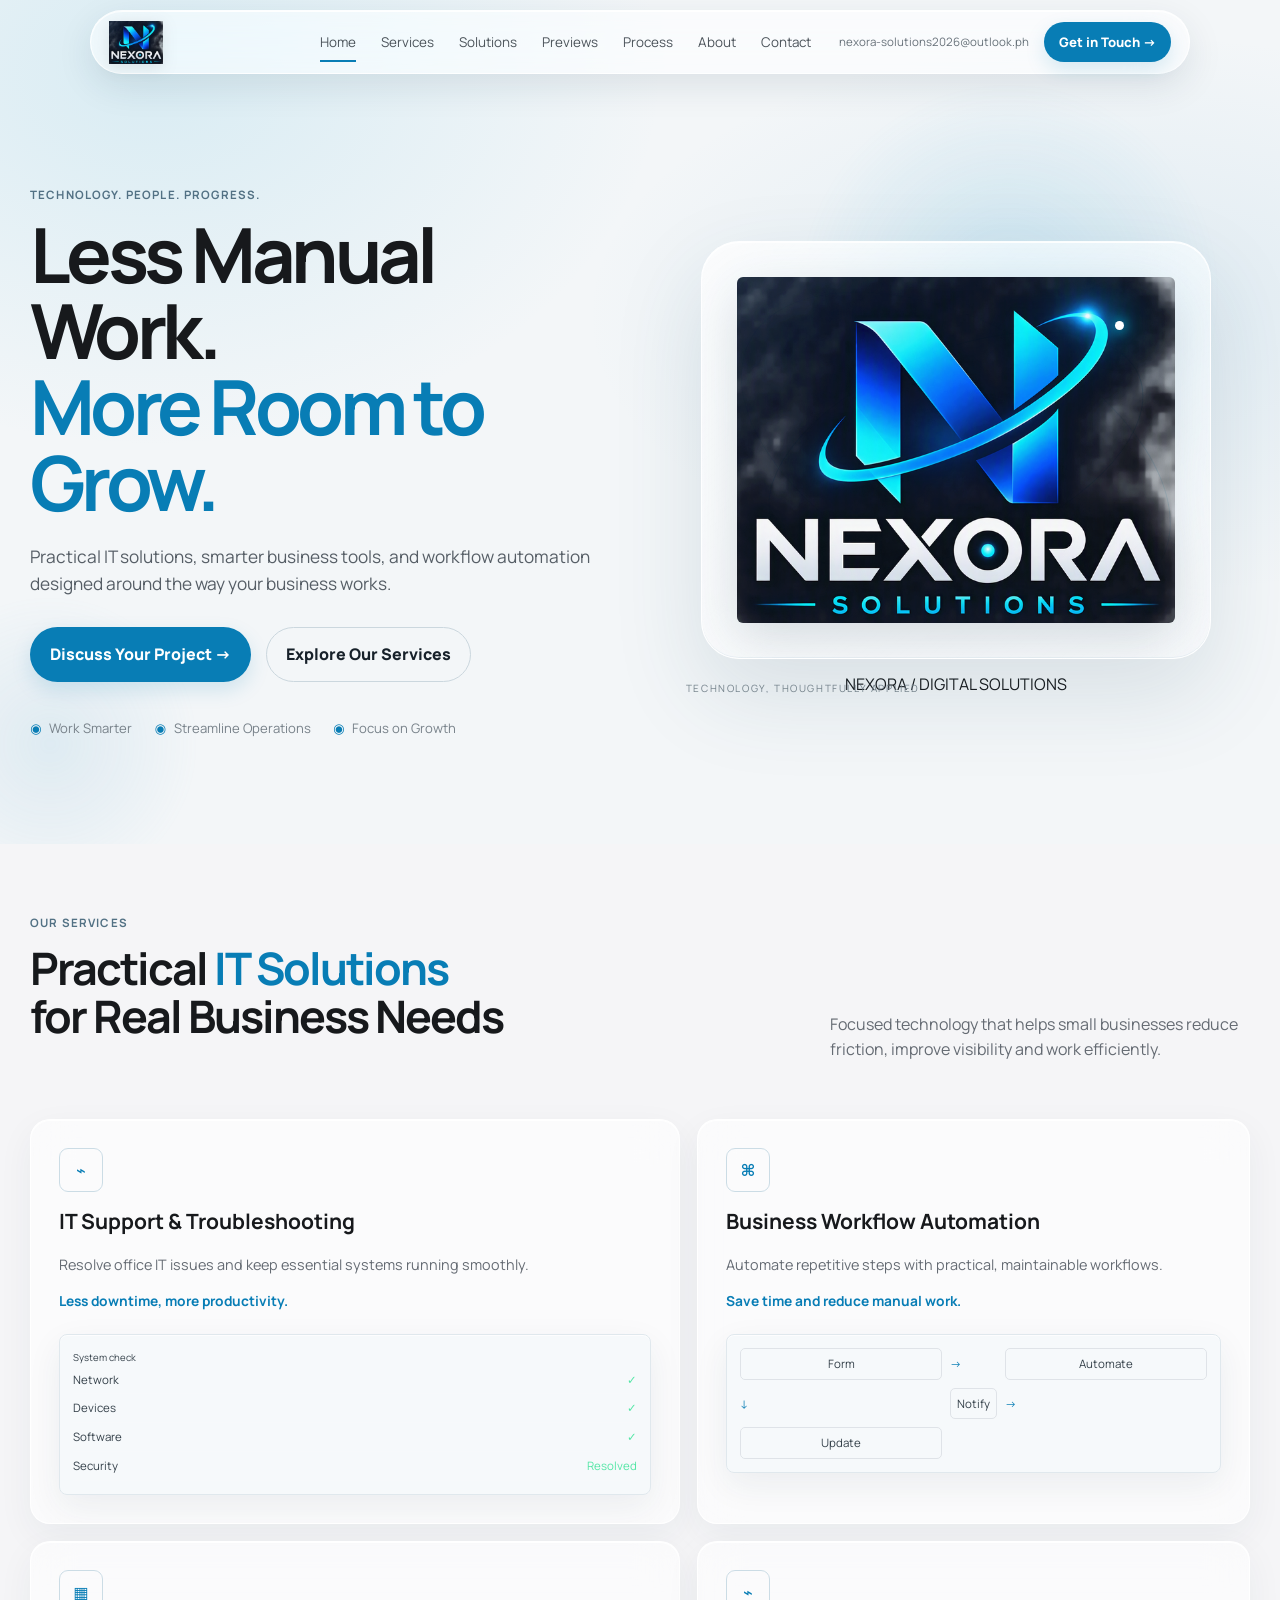
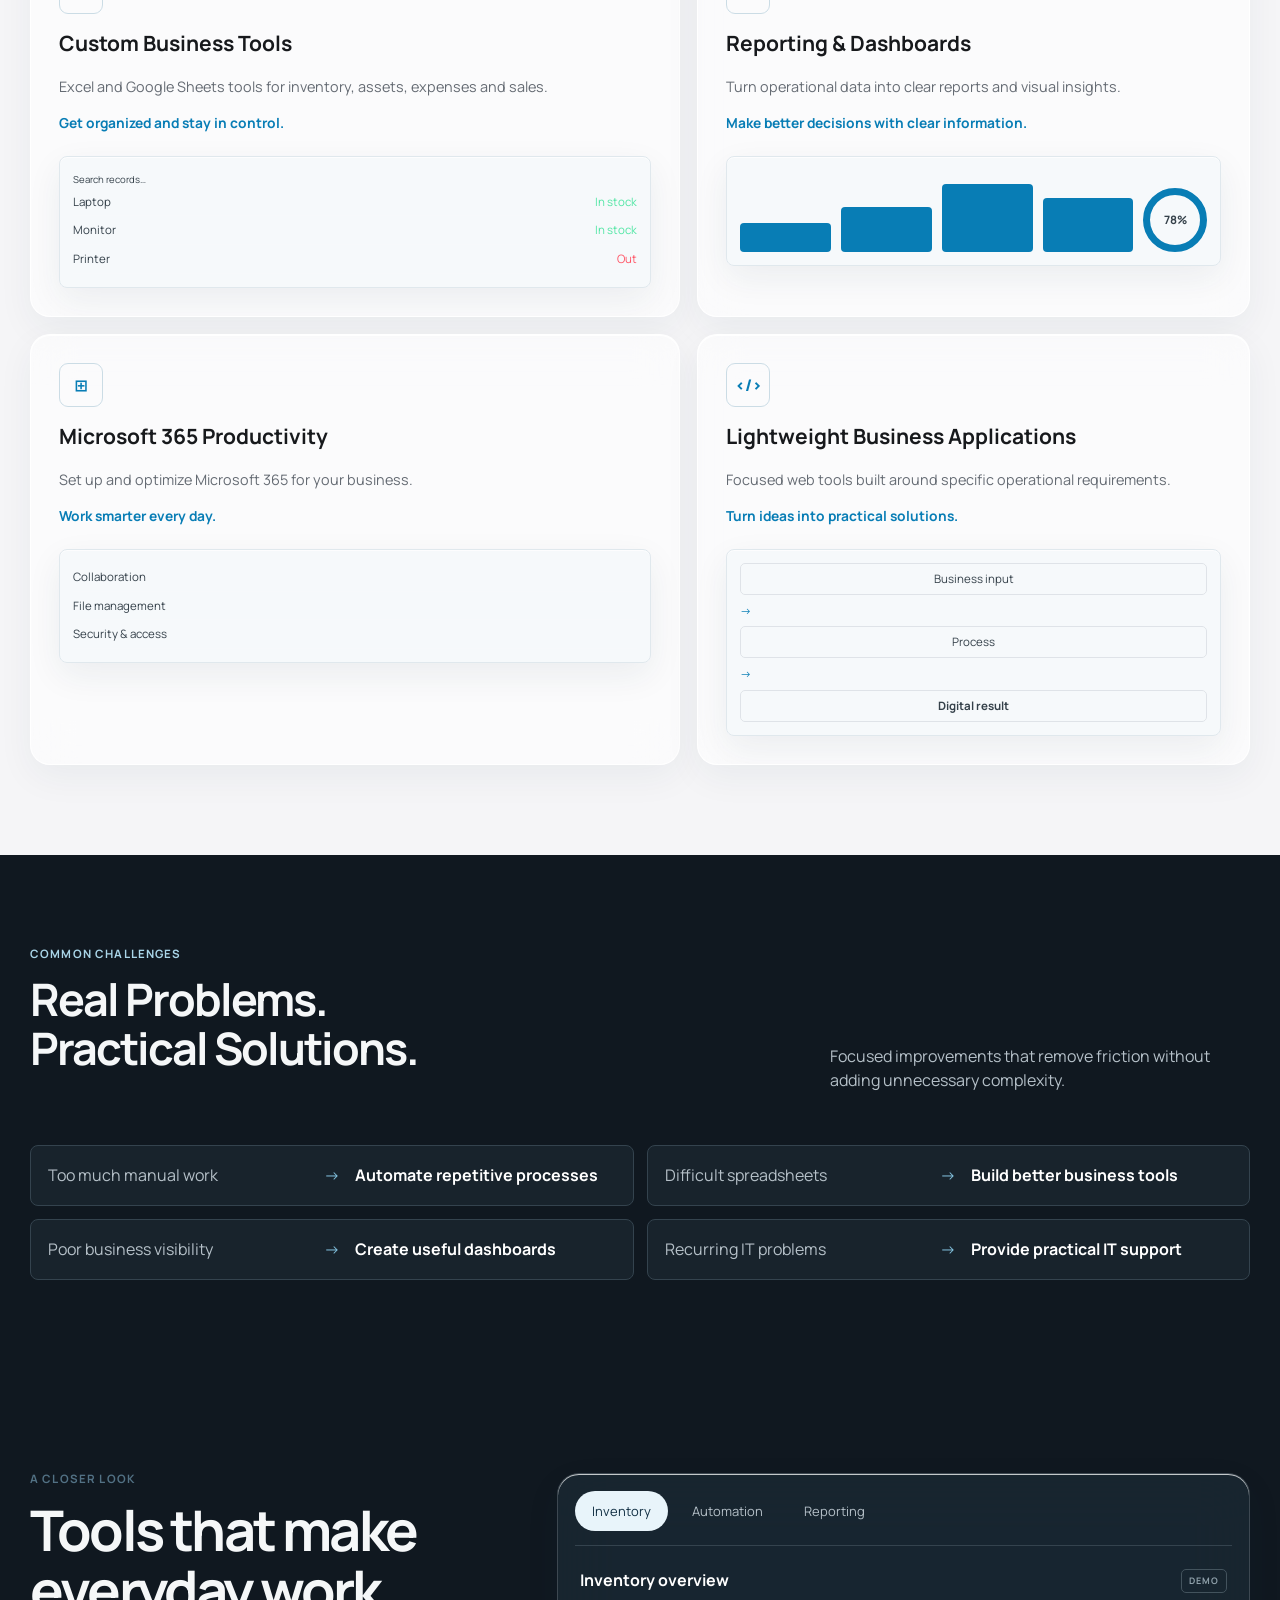
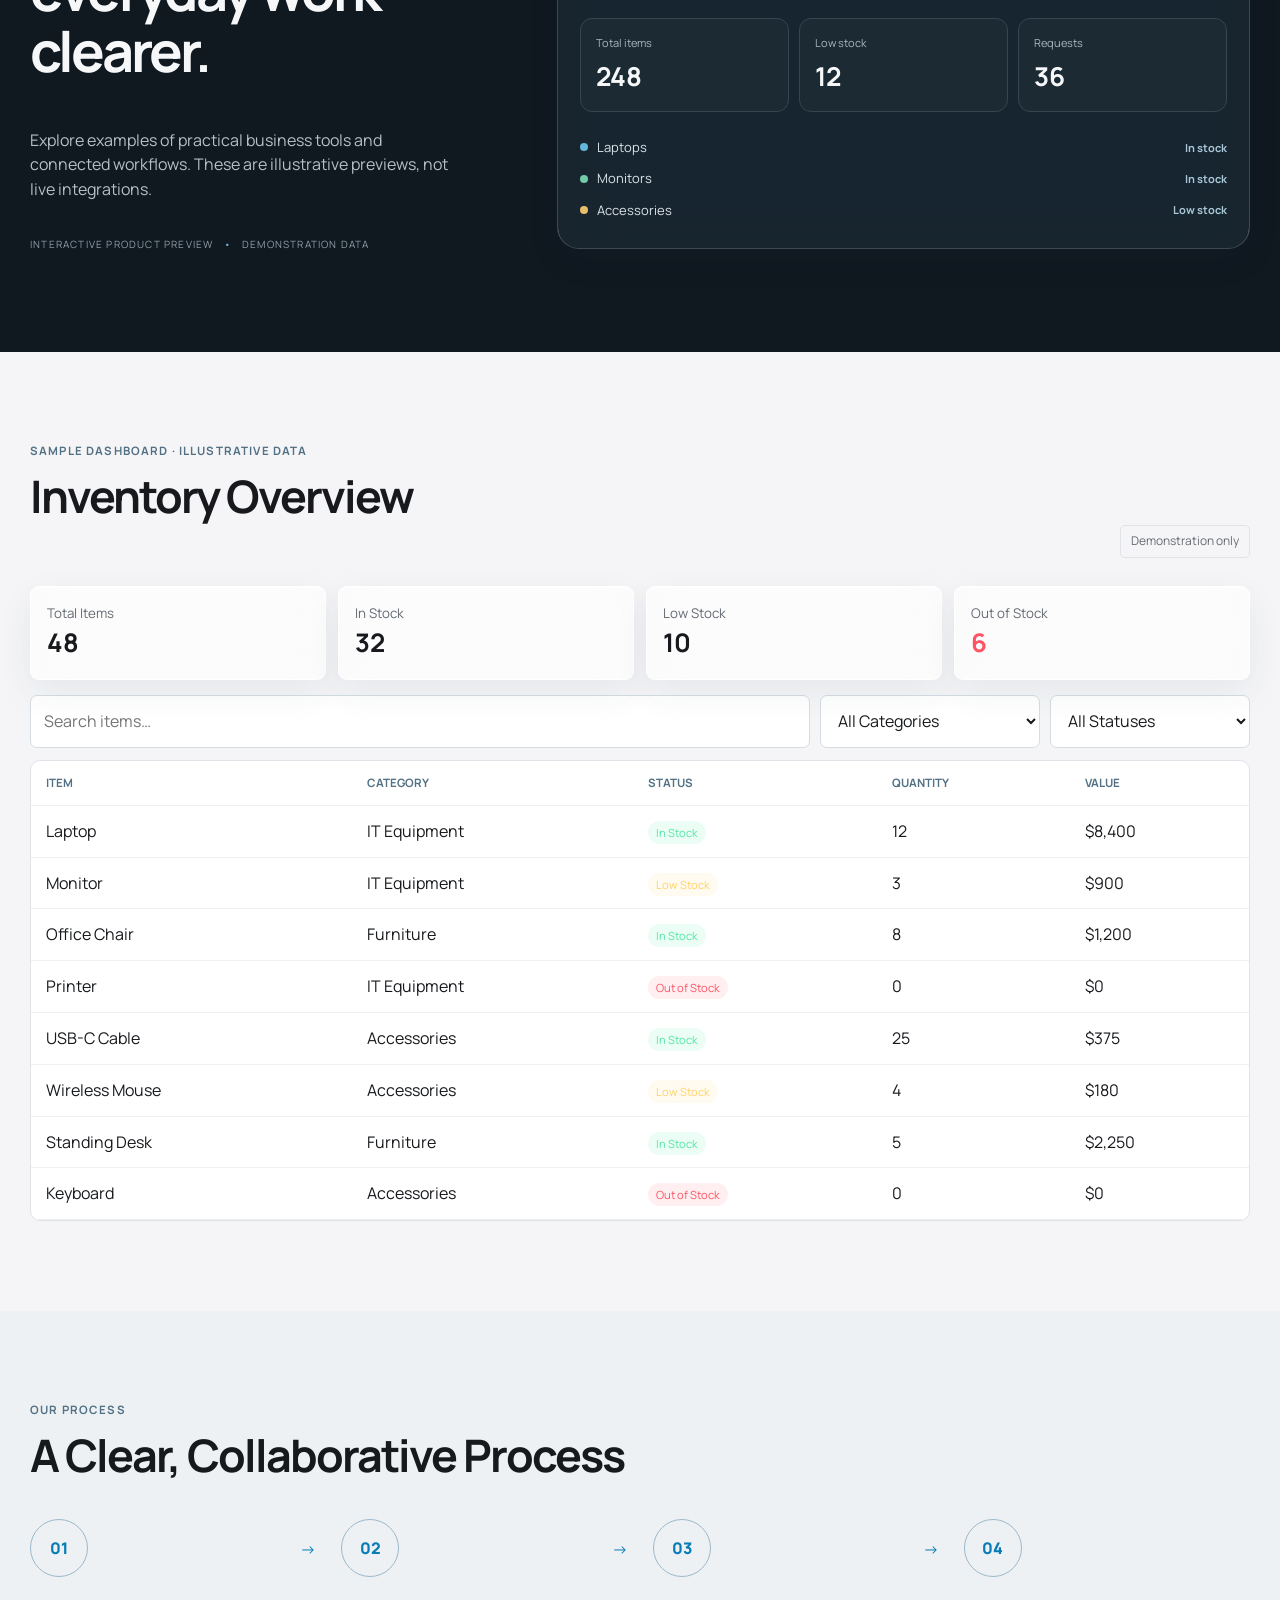
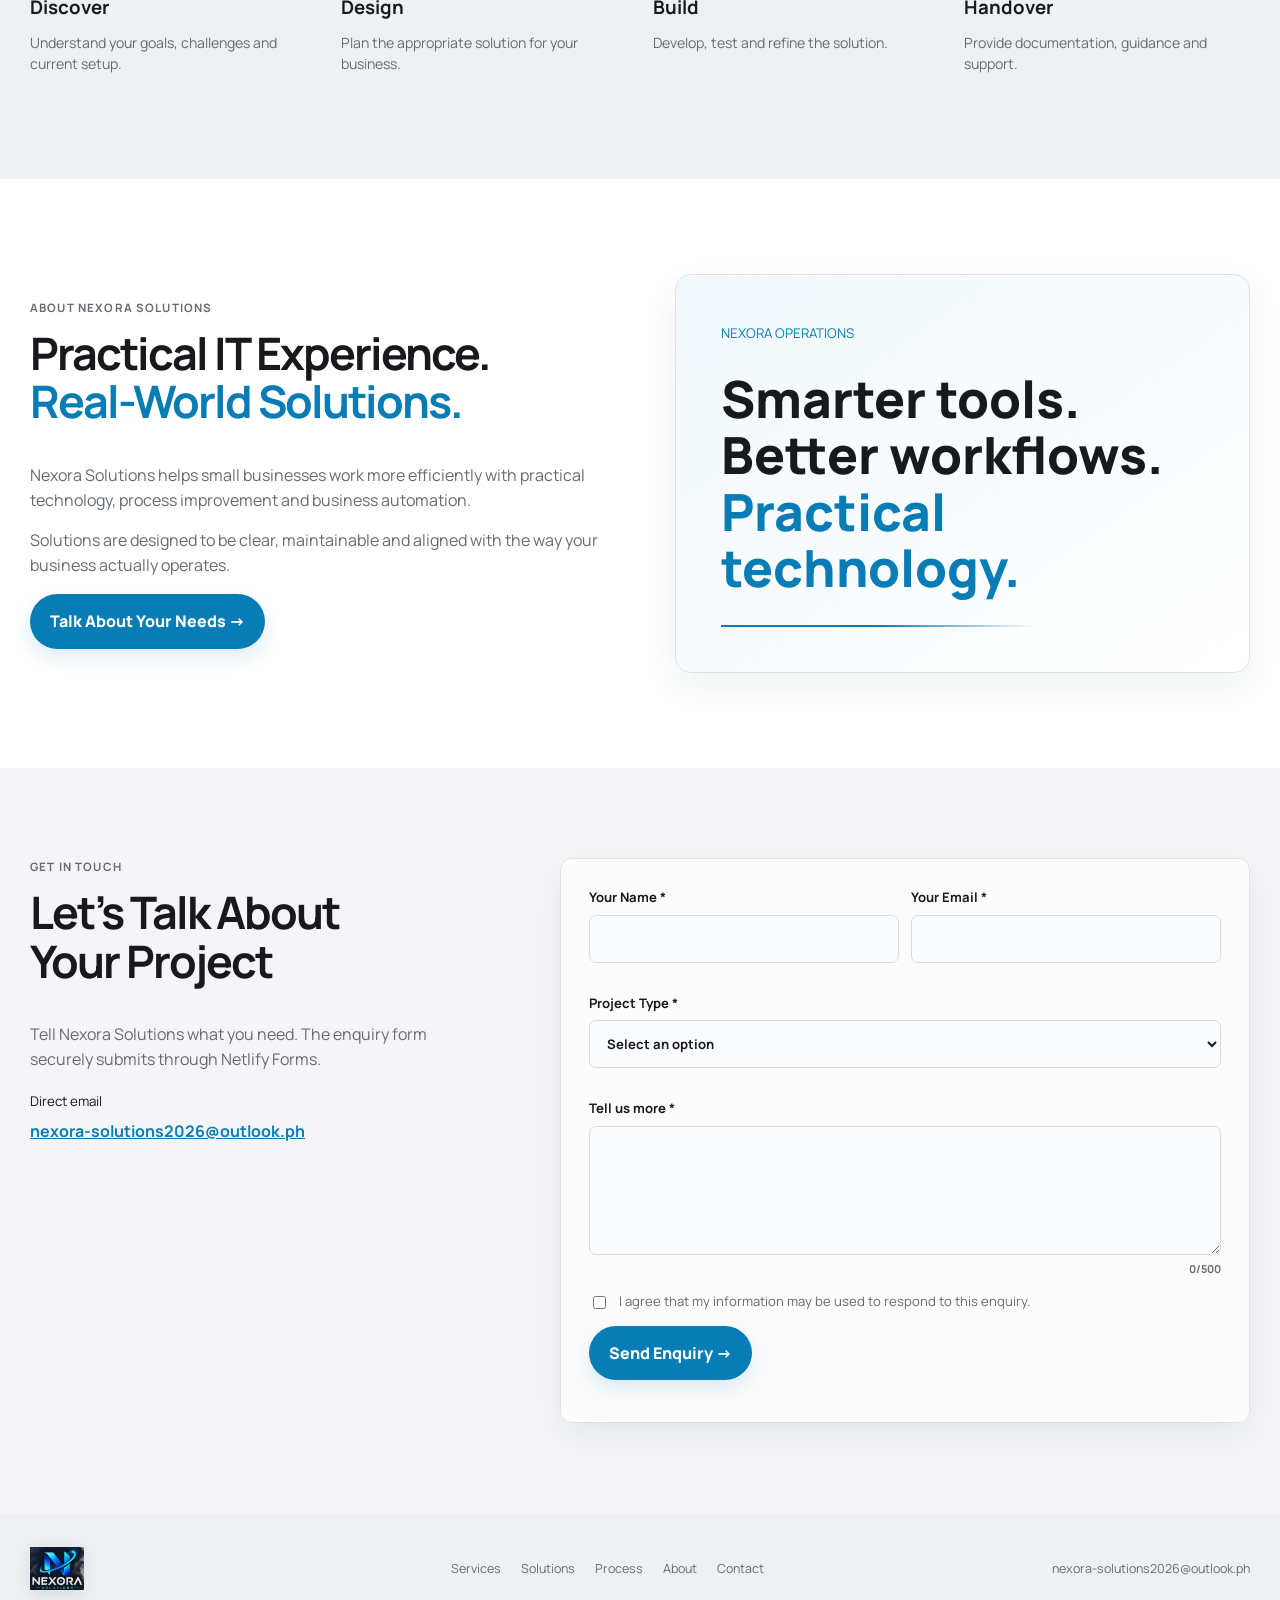
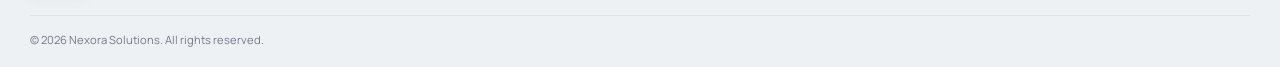
==== index.html @ c4f9258d "Apply approved light glass hero presentation" ====
<!doctype html><html lang="en"><head><meta charset="utf-8"><meta name="viewport" content="width=device-width,initial-scale=1"><meta name="description" content="Nexora Solutions provides practical IT support, business automation, Microsoft 365 productivity solutions, dashboards and lightweight applications."><meta name="theme-color" content="#f5f5f7"><title>Nexora Solutions — Technology, thoughtfully applied</title><link rel="preconnect" href="https://fonts.googleapis.com"><link rel="preconnect" href="https://fonts.gstatic.com" crossorigin><link href="https://fonts.googleapis.com/css2?family=DM+Sans:wght@400;500;600;700&family=Manrope:wght@600;700;800&display=swap" rel="stylesheet"><link rel="stylesheet" href="styles.css"><script src="script.js" defer></script></head><body>
<a class="skip" href="#main">Skip to content</a>
<header class="header" id="top"><div class="container nav"><a class="brand" href="#top" aria-label="Nexora Solutions home"><img src="assets/nexora-logo-79fdc20d-c411-4925-9125-3f11d7f48e07.png" alt="Nexora Solutions" class="brand-logo"><span class="sr-only">Nexora Solutions</span></a><button class="menu" aria-expanded="false" aria-controls="navlinks"><span class="sr-only">Open navigation</span><i></i><i></i><i></i></button><nav id="navlinks" aria-label="Primary"><a class="active" href="#home">Home</a><a href="#services">Services</a><a href="#solutions">Solutions</a><a href="#showcase">Previews</a><a href="#process">Process</a><a href="#about">About</a><a href="#contact">Contact</a></nav><div class="nav-actions"><a class="mail" href="mailto:nexora-solutions2026@outlook.ph">nexora-solutions2026@outlook.ph</a><a class="btn small" href="#contact">Get in Touch →</a></div></div></header>
<main id="main">
<section class="hero grid-bg" id="home"><div class="container hero-grid"><div class="hero-copy reveal"><p class="eyebrow">Technology. People. Progress.</p><h1>Less Manual Work.<br><span>More Room to Grow.</span></h1><p class="lede">Practical IT solutions, smarter business tools, and workflow automation designed around the way your business works.</p><div class="actions"><a class="btn" href="#contact">Discuss Your Project →</a><a class="btn ghost" href="#services">Explore Our Services</a></div><ul class="benefits"><li>Work Smarter</li><li>Streamline Operations</li><li>Focus on Growth</li></ul></div>
<div class="hero-art reveal" aria-label="Official Nexora Solutions logo presentation"><div class="hero-glass" id="hero-glass"><span class="hero-orbit orbit-one"></span><span class="hero-orbit orbit-two"></span><img class="hero-logo" src="assets/nexora-logo-79fdc20d-c411-4925-9125-3f11d7f48e07.png" alt="Nexora Solutions — official logo"><span class="hero-glint"></span></div><span class="art-caption">TECHNOLOGY, THOUGHTFULLY APPLIED</span><span class="hero-art-index">NEXORA / DIGITAL SOLUTIONS</span></div></div></section>
<section class="services grid-bg" id="services"><div class="container"><div class="section-head reveal"><div><p class="eyebrow">Our services</p><h2>Practical <span>IT Solutions</span><br>for Real Business Needs</h2></div><p>Focused technology that helps small businesses reduce friction, improve visibility and work efficiently.</p></div><div class="service-grid">
<article class="service reveal"><div class="icon">⌁</div><h3>IT Support & Troubleshooting</h3><p>Resolve office IT issues and keep essential systems running smoothly.</p><b>Less downtime, more productivity.</b><div class="demo checks"><small>System check</small><span>Network <i>✓</i></span><span>Devices <i>✓</i></span><span>Software <i>✓</i></span><span>Security <i>Resolved</i></span></div></article>
<article class="service reveal"><div class="icon">⌘</div><h3>Business Workflow Automation</h3><p>Automate repetitive steps with practical, maintainable workflows.</p><b>Save time and reduce manual work.</b><div class="demo flow"><span>Form</span><i>→</i><span>Automate</span><i>↓</i><span>Notify</span><i>→</i><span>Update</span></div></article>
<article class="service reveal"><div class="icon">▦</div><h3>Custom Business Tools</h3><p>Excel and Google Sheets tools for inventory, assets, expenses and sales.</p><b>Get organized and stay in control.</b><div class="demo records"><small>Search records…</small><span>Laptop <i>In stock</i></span><span>Monitor <i>In stock</i></span><span>Printer <i class="warn">Out</i></span></div></article>
<article class="service reveal"><div class="icon">⌁</div><h3>Reporting & Dashboards</h3><p>Turn operational data into clear reports and visual insights.</p><b>Make better decisions with clear information.</b><div class="demo mini-chart"><i></i><i></i><i></i><i></i><strong>78%</strong></div></article>
<article class="service reveal"><div class="icon">⊞</div><h3>Microsoft 365 Productivity</h3><p>Set up and optimize Microsoft 365 for your business.</p><b>Work smarter every day.</b><div class="demo m365"><span>Collaboration</span><span>File management</span><span>Security & access</span></div></article>
<article class="service reveal"><div class="icon">&lt;/&gt;</div><h3>Lightweight Business Applications</h3><p>Focused web tools built around specific operational requirements.</p><b>Turn ideas into practical solutions.</b><div class="demo app-demo"><span>Business input</span><i>→</i><span>Process</span><i>→</i><strong>Digital result</strong></div></article>
</div></div></section>
<section class="solutions" id="solutions"><div class="container"><div class="section-head dark reveal"><div><p class="eyebrow">Common challenges</p><h2>Real Problems.<br>Practical Solutions.</h2></div><p>Focused improvements that remove friction without adding unnecessary complexity.</p></div><div class="pairs"><div><span>Too much manual work</span><i>→</i><b>Automate repetitive processes</b></div><div><span>Difficult spreadsheets</span><i>→</i><b>Build better business tools</b></div><div><span>Poor business visibility</span><i>→</i><b>Create useful dashboards</b></div><div><span>Recurring IT problems</span><i>→</i><b>Provide practical IT support</b></div></div></div></section>
<section class="product-showcase" id="showcase"><div class="container showcase-grid"><div class="showcase-copy reveal"><p class="eyebrow">A closer look</p><h2>Tools that make everyday work clearer.</h2><p>Explore examples of practical business tools and connected workflows. These are illustrative previews, not live integrations.</p><div class="showcase-note">INTERACTIVE PRODUCT PREVIEW <span>•</span> DEMONSTRATION DATA</div></div><div class="showcase-ui reveal"><div class="showcase-tabs" role="tablist" aria-label="Solution previews"><button class="showcase-tab active" id="preview-tab-inventory" role="tab" aria-selected="true" aria-controls="preview-inventory" tabindex="0">Inventory</button><button class="showcase-tab" id="preview-tab-automation" role="tab" aria-selected="false" aria-controls="preview-automation" tabindex="-1">Automation</button><button class="showcase-tab" id="preview-tab-reporting" role="tab" aria-selected="false" aria-controls="preview-reporting" tabindex="-1">Reporting</button></div><div class="preview-window"><section class="preview-panel" id="preview-inventory" role="tabpanel" aria-labelledby="preview-tab-inventory"><div class="preview-head"><span>Inventory overview</span><small>DEMO</small></div><div class="preview-stats"><div><small>Total items</small><strong>248</strong></div><div><small>Low stock</small><strong>12</strong></div><div><small>Requests</small><strong>36</strong></div></div><div class="preview-rows"><span><i class="dot blue"></i>Laptops <b>In stock</b></span><span><i class="dot green"></i>Monitors <b>In stock</b></span><span><i class="dot amber"></i>Accessories <b>Low stock</b></span></div></section><section class="preview-panel" id="preview-automation" role="tabpanel" aria-labelledby="preview-tab-automation" hidden><div class="preview-head"><span>Workflow activity</span><small>DEMO</small></div><div class="workflow-steps"><div><i>01</i><b>Request received</b><small>Form submitted</small></div><span>↓</span><div><i>02</i><b>Record updated</b><small>Details validated</small></div><span>↓</span><div><i>03</i><b>Team notified</b><small>Confirmation sent</small></div></div></section><section class="preview-panel" id="preview-reporting" role="tabpanel" aria-labelledby="preview-tab-reporting" hidden><div class="preview-head"><span>Operations snapshot</span><small>DEMO</small></div><div class="report-chart"><div class="chart-bars"><i style="--bar:38%"></i><i style="--bar:58%"></i><i style="--bar:48%"></i><i style="--bar:78%"></i><i style="--bar:66%"></i><i style="--bar:92%"></i></div><div class="chart-caption"><span>WEEK 01</span><span>WEEK 06</span></div></div><p class="preview-footnote">Illustrative activity trend — not actual client performance data.</p></section></div></div></div></section>
<section class="inventory grid-bg" id="demo"><div class="container"><div class="dash-heading"><div><p class="eyebrow">Sample dashboard · illustrative data</p><h2>Inventory Overview</h2></div><span>Demonstration only</span></div><div class="summary"><article><small>Total Items</small><strong>48</strong></article><article><small>In Stock</small><strong>32</strong></article><article><small>Low Stock</small><strong>10</strong></article><article class="danger"><small>Out of Stock</small><strong>6</strong></article></div><div class="filters"><input id="inventory-search" type="search" placeholder="Search items…" aria-label="Search inventory"><select id="category-filter" aria-label="Filter category"><option value="all">All Categories</option><option>IT Equipment</option><option>Furniture</option><option>Accessories</option></select><select id="status-filter" aria-label="Filter status"><option value="all">All Statuses</option><option>In Stock</option><option>Low Stock</option><option>Out of Stock</option></select></div><div class="table-wrap"><table><caption class="sr-only">Illustrative inventory</caption><thead><tr><th>Item</th><th>Category</th><th>Status</th><th>Quantity</th><th>Value</th></tr></thead><tbody id="inventory-body"></tbody></table><p id="empty" hidden>No sample records match the filters.</p></div></div></section>
<section class="process" id="process"><div class="container"><p class="eyebrow">Our process</p><h2>A Clear, Collaborative Process</h2><div class="steps"><article><span>01</span><h3>Discover</h3><p>Understand your goals, challenges and current setup.</p></article><article><span>02</span><h3>Design</h3><p>Plan the appropriate solution for your business.</p></article><article><span>03</span><h3>Build</h3><p>Develop, test and refine the solution.</p></article><article><span>04</span><h3>Handover</h3><p>Provide documentation, guidance and support.</p></article></div></div></section>
<section class="about" id="about"><div class="container about-grid"><div class="reveal"><p class="eyebrow">About Nexora Solutions</p><h2>Practical IT Experience.<br><span>Real-World Solutions.</span></h2><p>Nexora Solutions helps small businesses work more efficiently with practical technology, process improvement and business automation.</p><p>Solutions are designed to be clear, maintainable and aligned with the way your business actually operates.</p><a class="btn" href="#contact">Talk About Your Needs →</a></div><div class="about-console reveal" aria-hidden="true"><small>NEXORA OPERATIONS</small><strong>Smarter tools.<br>Better workflows.<br><span>Practical technology.</span></strong><i></i></div></div></section>
<section class="contact grid-bg" id="contact"><div class="container contact-grid"><div class="reveal"><p class="eyebrow">Get in touch</p><h2>Let’s Talk About<br>Your Project</h2><p>Tell Nexora Solutions what you need. The enquiry form securely submits through Netlify Forms.</p><small>Direct email</small><a class="direct" href="mailto:nexora-solutions2026@outlook.ph">nexora-solutions2026@outlook.ph</a></div>
<form id="project-form" class="contact-form reveal" name="project-enquiry" method="POST" data-netlify="true" netlify-honeypot="bot-field" novalidate><input type="hidden" name="form-name" value="project-enquiry"><input type="hidden" name="subject" value="Nexora Solutions | New Project Enquiry | Ref: %{submissionId}"><p class="sr-only"><label>Do not fill out: <input name="bot-field"></label></p><div class="form-row"><label>Your Name *<input name="name" autocomplete="name" required minlength="2"><small class="error"></small></label><label>Your Email *<input name="email" type="email" autocomplete="email" required><small class="error"></small></label></div><label>Project Type *<select name="projectType" required><option value="">Select an option</option><option>Office IT Support</option><option>Business Workflow Automation</option><option>Custom Business Tool</option><option>Microsoft 365 Productivity</option><option>Reporting or Dashboard</option><option>Lightweight Application</option><option>Other</option></select><small class="error"></small></label><label>Tell us more *<textarea name="message" rows="5" minlength="20" maxlength="500" required></textarea><small class="count"><b id="count">0</b>/500</small><small class="error"></small></label><label class="consent"><input name="consent" type="checkbox" required><span>I agree that my information may be used to respond to this enquiry.</span></label><button class="btn" type="submit">Send Enquiry →</button><div id="feedback" class="feedback" role="status" aria-live="polite"></div></form></div></section>
</main><footer><div class="container foot"><a class="brand" href="#top" aria-label="Nexora Solutions home"><img src="assets/nexora-logo-79fdc20d-c411-4925-9125-3f11d7f48e07.png" alt="Nexora Solutions" class="brand-logo"><span class="sr-only">Nexora Solutions</span></a><nav><a href="#services">Services</a><a href="#solutions">Solutions</a><a href="#process">Process</a><a href="#about">About</a><a href="#contact">Contact</a></nav><a href="mailto:nexora-solutions2026@outlook.ph">nexora-solutions2026@outlook.ph</a></div><div class="container copyright">© <span id="year"></span> Nexora Solutions. All rights reserved.</div></footer></body></html>
---- styles.css ----
:root{--bg:#0a1020;--bg2:#101827;--surface:#141f33;--hover:#1a2a44;--blue:#1769ff;--cyan:#27d9ff;--text:#f4f7fc;--muted:#a8b6cc;--success:#53e6a5;--error:#ff5364;--line:rgba(39,217,255,.24);--max:1180px}*{box-sizing:border-box}html{scroll-behavior:smooth;scroll-padding-top:76px}body{margin:0;background:var(--bg);color:var(--text);font:16px/1.55 "DM Sans",sans-serif}a{color:inherit}button,input,select,textarea{font:inherit}.container{width:min(calc(100% - 38px),var(--max));margin:auto}.sr-only{position:absolute;width:1px;height:1px;overflow:hidden;clip:rect(0 0 0 0);white-space:nowrap}.skip{position:fixed;z-index:999;top:8px;left:8px;transform:translateY(-150%);padding:10px;background:var(--cyan);color:var(--bg)}.skip:focus{transform:none}.grid-bg{background-image:linear-gradient(rgba(39,217,255,.035) 1px,transparent 1px),linear-gradient(90deg,rgba(39,217,255,.035) 1px,transparent 1px);background-size:42px 42px}.header{position:sticky;top:0;z-index:50;background:rgba(10,16,32,.9);border-bottom:1px solid rgba(39,217,255,.14);backdrop-filter:blur(18px)}.nav{height:76px;display:flex;align-items:center;gap:28px}.brand{display:grid;text-decoration:none;line-height:1}.brand b{font:800 1.2rem Manrope}.brand b span,.brand>span{color:var(--cyan)}.brand small{margin-top:6px;color:var(--muted);font-size:.63rem}.nav nav{display:flex;gap:25px;margin-left:auto}.nav nav a{position:relative;text-decoration:none;font-size:.84rem}.nav nav a:after{content:"";position:absolute;left:0;right:100%;bottom:-10px;height:2px;background:var(--cyan);transition:.25s}.nav nav a:hover:after,.nav nav a.active:after{right:0}.nav-actions{display:flex;align-items:center;gap:15px}.mail{font-size:.72rem;text-decoration:none;color:var(--muted)}.btn{display:inline-flex;justify-content:center;align-items:center;border:1px solid transparent;border-radius:8px;padding:14px 19px;background:linear-gradient(135deg,var(--blue),var(--cyan));color:#06101e;font-weight:800;text-decoration:none;box-shadow:0 12px 30px rgba(23,105,255,.22);transition:.25s}.btn:hover{transform:translateY(-2px);box-shadow:0 14px 38px rgba(39,217,255,.26)}.btn.small{padding:9px 14px;font-size:.82rem}.btn.ghost{background:transparent;color:var(--text);border-color:var(--cyan);box-shadow:none}.menu{display:none;background:none;border:1px solid var(--line);border-radius:6px;padding:8px}.menu i{display:block;width:20px;height:2px;margin:4px;background:var(--text)}:focus-visible{outline:3px solid var(--cyan);outline-offset:3px}.hero{padding:90px 0 78px;background-color:var(--bg);overflow:hidden}.hero-grid{display:grid;grid-template-columns:.9fr 1.1fr;gap:55px;align-items:center}.eyebrow{margin:0 0 12px;color:var(--cyan);font-weight:700;font-size:.72rem;letter-spacing:.18em;text-transform:uppercase}h1,h2,h3{font-family:Manrope;margin-top:0;line-height:1.08}h1{font-size:clamp(2.7rem,5vw,5rem);letter-spacing:-.06em;margin-bottom:24px}h1 span,h2 span{color:var(--cyan)}h2{font-size:clamp(2rem,3.5vw,3.45rem);letter-spacing:-.045em}.lede{font-size:1.08rem;color:#d3dbea;max-width:630px}.actions{display:flex;gap:15px;margin:30px 0}.benefits{display:flex;flex-wrap:wrap;gap:22px;list-style:none;padding:0;margin-top:36px;color:var(--muted);font-size:.82rem}.benefits li:before{content:"◉";color:var(--cyan);margin-right:8px}.hero-dash{position:relative;min-height:450px;padding:22px;border:1px solid var(--line);border-radius:18px;background:linear-gradient(145deg,rgba(20,31,51,.98),rgba(10,16,32,.96));box-shadow:0 20px 80px rgba(0,0,0,.4),0 0 50px rgba(23,105,255,.1)}.dash-top{display:flex;justify-content:space-between}.dash-top span,.hero-dash small{color:var(--muted);font-size:.72rem}.chart{position:relative;margin:20px 0 10px;padding:10px;border:1px solid rgba(39,217,255,.15);border-radius:10px;background:#0d1729}.line{fill:none;stroke:var(--cyan);stroke-width:3;stroke-dasharray:700;stroke-dashoffset:700}.visible .line{animation:draw 1.8s forwards}.area{fill:url(#fill)}.trend{position:absolute;right:25px;top:20px;padding:8px;border:1px solid var(--line);border-radius:7px;background:var(--surface);color:var(--cyan);font-weight:800}.trend small{display:block}.kpis{display:grid;grid-template-columns:repeat(3,1fr);gap:10px}.kpis article{padding:14px;border:1px solid rgba(39,217,255,.15);border-radius:9px;background:#101d31}.kpis small,.kpis em{display:block;color:var(--muted);font-size:.65rem;font-style:normal}.kpis strong{font-size:1.4rem}.automation{position:absolute;right:20px;bottom:-55px;width:250px;padding:16px;border:1px solid var(--line);border-radius:12px;background:#0e1a2c;box-shadow:0 15px 40px #0008}.automation>div{display:flex;justify-content:space-between}.automation div strong{color:var(--cyan)}.automation p{margin:11px 0;color:var(--muted);font-size:.78rem}.automation p span{color:var(--success)}.services{padding:110px 0 90px;background-color:var(--bg2)}.section-head{display:flex;justify-content:space-between;gap:40px;align-items:end}.section-head>p{max-width:420px;color:var(--muted)}.service-grid{display:grid;grid-template-columns:repeat(3,1fr);gap:16px;margin-top:42px}.service{min-height:410px;padding:25px;border:1px solid rgba(39,217,255,.18);border-radius:12px;background:linear-gradient(145deg,rgba(20,31,51,.94),rgba(13,24,42,.94));transition:.28s}.service:hover,.service:focus-within{transform:translateY(-5px);border-color:var(--cyan);background:var(--hover);box-shadow:0 16px 45px rgba(0,0,0,.25),0 0 30px rgba(39,217,255,.08)}.service h3{font-size:1.05rem}.service p{color:var(--muted);font-size:.9rem}.service>b{display:block;color:var(--cyan);font-size:.86rem}.icon{display:grid;place-items:center;width:44px;height:44px;margin-bottom:18px;border:1px solid var(--line);border-radius:9px;color:var(--cyan);font-weight:800}.demo{margin-top:22px;padding:13px;border:1px solid rgba(39,217,255,.14);border-radius:8px;background:#0b1628;font-size:.72rem}.checks span,.records span,.m365 span{display:flex;justify-content:space-between;padding:5px 0;border-bottom:1px solid #ffffff0d}.checks i,.records i{color:var(--success);font-style:normal}.records .warn{color:var(--error)}.flow{display:grid;grid-template-columns:1fr auto 1fr;gap:8px;align-items:center}.flow span,.app-demo span,.app-demo strong{padding:6px;border:1px solid var(--line);border-radius:5px;text-align:center}.flow i,.app-demo i{color:var(--cyan);font-style:normal}.mini-chart{display:flex;height:110px;align-items:end;gap:10px}.mini-chart i{flex:1;height:var(--h,35%);background:linear-gradient(var(--cyan),var(--blue));border-radius:4px}.mini-chart i:nth-child(2){--h:55%}.mini-chart i:nth-child(3){--h:82%}.mini-chart i:nth-child(4){--h:65%}.mini-chart strong{display:grid;place-items:center;width:64px;height:64px;border:7px solid var(--blue);border-top-color:var(--cyan);border-radius:50%}.app-demo{display:grid;gap:7px}.solutions{padding:90px 0;background:#f4f7fc;color:#0a1020}.section-head.dark .eyebrow{color:var(--blue)}.section-head.dark>p{color:#56657b}.pairs{display:grid;grid-template-columns:1fr 1fr;gap:13px;margin-top:36px}.pairs div{display:grid;grid-template-columns:1fr auto 1fr;align-items:center;gap:15px;padding:17px;border:1px solid #d8e0eb;border-radius:8px;background:white}.pairs i{color:var(--blue);font-style:normal}.inventory,.contact{padding:90px 0;background-color:var(--bg)}.dash-heading{display:flex;justify-content:space-between;align-items:end}.dash-heading>span{padding:6px 10px;border:1px solid var(--line);border-radius:5px;color:var(--muted);font-size:.75rem}.summary{display:grid;grid-template-columns:repeat(4,1fr);gap:12px;margin:28px 0 15px}.summary article{padding:16px;border:1px solid var(--line);border-radius:9px;background:var(--surface)}.summary small{display:block;color:var(--muted)}.summary strong{font-size:1.6rem}.summary .danger strong{color:var(--error)}.filters{display:grid;grid-template-columns:1fr 220px 200px;gap:10px;margin-bottom:12px}.filters input,.filters select,.contact-form input,.contact-form select,.contact-form textarea{width:100%;padding:13px;border:1px solid #2c4564;border-radius:7px;background:#0e1a2d;color:var(--text)}.table-wrap{overflow:auto;border:1px solid var(--line);border-radius:10px;background:#0d1728}.table-wrap table{width:100%;min-width:650px;border-collapse:collapse}.table-wrap th,.table-wrap td{padding:13px 15px;text-align:left;border-bottom:1px solid #ffffff12}.table-wrap th{color:var(--cyan);font-size:.72rem;text-transform:uppercase}.status{padding:4px 8px;border-radius:999px;font-size:.7rem}.status.in{color:var(--success);background:#53e6a51c}.status.low{color:#ffd166;background:#ffd16618}.status.out{color:var(--error);background:#ff536418}.process{padding:90px 0;background:var(--bg2)}.steps{display:grid;grid-template-columns:repeat(4,1fr);gap:25px;margin-top:40px}.steps article{position:relative}.steps article:not(:last-child):after{content:"→";position:absolute;right:0;top:18px;color:var(--cyan)}.steps span{display:grid;place-items:center;width:58px;height:58px;border:1px solid var(--cyan);border-radius:50%;color:var(--cyan);font-weight:800}.steps h3{margin:20px 0 8px}.steps p{color:var(--muted);font-size:.88rem}.about{padding:95px 0;background:#0c1425}.about-grid{display:grid;grid-template-columns:1fr 1fr;gap:70px;align-items:center}.about-grid p{color:var(--muted)}.about-console{padding:45px;border:1px solid var(--line);border-radius:16px;background:linear-gradient(145deg,#111f34,#0a1020);box-shadow:0 20px 60px #0006}.about-console small{color:var(--cyan)}.about-console strong{display:block;margin-top:25px;font:800 clamp(2rem,4vw,4rem)/1.1 Manrope}.about-console strong span{color:var(--cyan)}.about-console i{display:block;width:65%;height:2px;margin-top:30px;background:linear-gradient(90deg,var(--blue),var(--cyan),transparent)}.contact-grid{display:grid;grid-template-columns:.8fr 1.2fr;gap:70px}.contact-grid>div>p{color:var(--muted)}.direct{display:block;margin-top:6px;color:var(--cyan);font-weight:700;word-break:break-all}.contact-form{padding:28px;border:1px solid var(--line);border-radius:12px;background:rgba(20,31,51,.92)}.form-row{display:grid;grid-template-columns:1fr 1fr;gap:12px}.contact-form label{display:block;margin-bottom:14px;font-size:.82rem;font-weight:700}.contact-form input,.contact-form select,.contact-form textarea{margin-top:7px}.contact-form textarea{resize:vertical}.consent{display:flex!important;gap:10px;align-items:flex-start;font-weight:400!important;color:var(--muted)}.consent input{width:auto!important;margin-top:5px!important}.error{display:block;min-height:16px;color:var(--error);font-weight:400}.count{float:right;color:var(--muted)}.invalid{border-color:var(--error)!important}.feedback{margin-top:14px}.feedback.success,.feedback.fail{padding:12px;border-left:3px solid}.feedback.success{color:var(--success);background:#53e6a512;border-color:var(--success)}.feedback.fail{color:#ff9aa5;background:#ff536412;border-color:var(--error)}.contact-form button:disabled{opacity:.65;cursor:wait}footer{padding:34px 0 18px;background:#070c18}.foot{display:flex;align-items:center;justify-content:space-between;gap:25px}.foot nav{display:flex;gap:20px}.foot nav a,.foot>a:last-child{color:var(--muted);font-size:.78rem;text-decoration:none}.copyright{margin-top:25px;padding-top:15px;border-top:1px solid #ffffff14;color:var(--muted);font-size:.7rem}.reveal{opacity:0;transform:translateY(20px);transition:.6s}.reveal.visible{opacity:1;transform:none}@keyframes draw{to{stroke-dashoffset:0}}
@media(max-width:1000px){.mail{display:none}.hero-grid,.about-grid,.contact-grid{grid-template-columns:1fr}.service-grid{grid-template-columns:repeat(2,1fr)}.automation{position:static;width:auto;margin-top:12px}.hero-dash{min-height:auto}.filters{grid-template-columns:1fr 180px 180px}}
@media(max-width:760px){.nav-actions .btn{display:none}.menu{display:block;margin-left:auto}.nav nav{position:fixed;inset:76px 0 auto 0;display:grid;gap:0;padding:10px 20px 25px;background:var(--bg);transform:translateY(-130%);opacity:0;visibility:hidden;transition:.25s}.nav nav.open{transform:none;opacity:1;visibility:visible}.nav nav a{padding:14px;border-bottom:1px solid #ffffff12}.hero{padding-top:60px}.actions{align-items:stretch;flex-direction:column}.section-head{display:block}.service-grid{grid-template-columns:1fr}.pairs{grid-template-columns:1fr}.summary{grid-template-columns:1fr 1fr}.filters{grid-template-columns:1fr}.steps{grid-template-columns:1fr 1fr}.steps article:after{display:none}.form-row{grid-template-columns:1fr}.foot{align-items:flex-start;flex-direction:column}.foot nav{flex-wrap:wrap}.kpis{grid-template-columns:1fr 1fr}.kpis article:last-child{display:none}}
@media(max-width:480px){h1{font-size:2.55rem}.benefits{display:grid}.pairs div{grid-template-columns:1fr auto 1fr;font-size:.8rem}.steps{grid-template-columns:1fr}.summary{grid-template-columns:1fr 1fr}.hero-dash{padding:14px}.about-console{padding:28px}}
@media(prefers-reduced-motion:reduce){html{scroll-behavior:auto}*,*:before,*:after{animation:none!important;transition:none!important}.reveal{opacity:1;transform:none}.line{stroke-dashoffset:0}}


/* Apple-inspired Nexora refresh — layered over the existing responsive system */
:root{--bg:#f5f5f7;--bg2:#f5f5f7;--surface:#fff;--hover:#f0f5f8;--blue:#087db5;--cyan:#087db5;--text:#17191c;--muted:#656b73;--line:#dfe3e8;--max:1220px;--ease:cubic-bezier(.22,1,.36,1)}
html{scroll-padding-top:100px}body{background:#f5f5f7;color:#17191c;font-family:Manrope,"DM Sans",system-ui,sans-serif;-webkit-font-smoothing:antialiased}.header{position:sticky;top:10px;margin:10px auto 0;width:min(1100px,calc(100% - 36px));border:1px solid #dce1e5;border-radius:999px;background:#ffffffdf;box-shadow:0 8px 28px #182a3810;backdrop-filter:blur(18px)}.nav{height:62px;width:100%;padding:0 18px}.brand b{color:#17191c}.brand b span{color:#087db5}.brand small{color:#737b83}.nav nav a{color:#4c545b}.nav nav a:after{background:#087db5}.nav-actions .mail{color:#68727a}.btn{border-radius:999px;background:#087db5;color:white;box-shadow:0 8px 20px #087db526}.btn:hover{background:#066d9f;box-shadow:0 8px 20px #087db526}.btn.ghost{color:#17212a;border-color:#cbd7de}.hero{padding:112px 0 92px;background:#f5f5f7}.hero-grid{grid-template-columns:1fr 1.02fr;gap:56px}.eyebrow{color:#527184;letter-spacing:.1em}.hero h1{font-size:clamp(48px,6.3vw,76px);line-height:1;letter-spacing:-.06em}.hero h1 span,h2 span{color:#087db5}.lede{color:#565e66}.benefits{color:#78828a}.benefits li:before{color:#087db5}.hero-art{min-height:470px;position:relative;display:grid;place-items:center;isolation:isolate}.art-halo{position:absolute;width:420px;height:420px;border-radius:50%;background:#dcecf3;z-index:-2;transform:translate(14px,0)}.art-ring{position:absolute;width:345px;height:345px;border:1px solid #9cb9c9;border-radius:50%;transform:rotateX(68deg) rotateZ(-20deg);animation:orbit 32s linear infinite;z-index:-1}.art-ring:before{content:"";position:absolute;inset:34px;border:1px solid #b6cbd6;border-radius:50%}.art-object{width:220px;height:220px;border-radius:52px;background:linear-gradient(145deg,#fff,#e7edf1);display:grid;place-items:center;box-shadow:0 30px 70px #1a374324,0 0 0 1px #fff inset;animation:float 7s var(--ease) infinite}.art-object span{font-size:150px;font-weight:700;line-height:1;letter-spacing:-.16em;transform:skew(-9deg);color:#14232e;text-shadow:9px 0 #6aa9c4}.art-caption{position:absolute;bottom:13px;left:4%;font-size:11px;letter-spacing:.12em;color:#78858d}.art-index{position:absolute;top:12px;right:7%;font-size:11px;color:#8b969d;letter-spacing:.12em}.art-dot{position:absolute;width:9px;height:9px;border-radius:50%;background:#168bc3;top:69px;left:22%;box-shadow:0 0 0 7px #168bc31b;animation:dot-breathe 4s ease-in-out infinite}
.services{background:#f5f5f7;padding:70px 0 90px}.section-head>p,.service p,.about-grid p,.section-head.dark>p{color:#656b73}.service-grid{grid-template-columns:1.08fr .92fr;gap:17px}.service{background:#fff;border:1px solid #e0e5e9;border-radius:20px;min-height:320px;padding:28px;box-shadow:none;transition:transform .5s var(--ease),box-shadow .3s var(--ease),border-color .3s var(--ease)}.service:hover,.service:focus-within{transform:translateY(-5px);border-color:#c3dbe7;background:#fff;box-shadow:0 16px 45px #18344712}.service h3{font-size:21px;color:#17191c}.service>b{color:#087db5}.icon{border-color:#cbdce5;color:#087db5}.demo{background:#f6f9fb;border-color:#e0e8ed;color:#35414a}.solutions{background:#101820;color:#f5f7f8}.section-head.dark .eyebrow{color:#a9d5e8}.section-head.dark>p{color:#b5c0c8}.pairs div{background:#18232c;border-color:#34434e}.pairs div span{color:#b5c0c8}.pairs div b{color:#fff}.pairs i{color:#83c2df}.inventory{background:#f5f5f7;color:#17191c}.inventory .eyebrow{color:#527184}.dash-heading>span{border-color:#dfe3e8;color:#656b73}.summary article{background:#fff;border-color:#dfe3e8}.summary small{color:#656b73}.filters input,.filters select{background:#fff;color:#17191c;border-color:#d5dde3}.table-wrap{background:#fff;border-color:#dfe3e8}.table-wrap th{color:#527184}.table-wrap th,.table-wrap td{border-bottom-color:#edf0f2}.process{background:#edf1f4;color:#17191c}.steps p{color:#656b73}.steps span{border-color:#9cb9c9;color:#087db5}.about{background:#fff;color:#17191c}.about-console{background:linear-gradient(145deg,#eef4f7,#fff);border-color:#dfe3e8;box-shadow:0 20px 60px #182a380d}.about-console small,.about-console strong span{color:#087db5}.contact{background:#f5f5f7;color:#17191c}.contact-grid>div>p{color:#656b73}.direct{color:#087db5}.contact-form{background:#fff;border-color:#dfe3e8}.contact-form input,.contact-form select,.contact-form textarea{background:#fbfcfd;color:#17191c;border-color:#d5dde3}.consent{color:#656b73}.foot nav a,.foot>a:last-child{color:#656b73}footer{background:#edf1f4;color:#17191c}.copyright{border-top-color:#dfe3e8;color:#737b83}.reveal{transition:opacity .7s var(--ease),transform .7s var(--ease)}
.product-showcase{padding:100px 0;background:#101820;color:#f5f7f8}.showcase-grid{display:grid;grid-template-columns:.8fr 1.2fr;gap:65px;align-items:center}.showcase-copy h2{font-size:clamp(36px,4.5vw,56px);letter-spacing:-.05em}.showcase-copy>p:not(.eyebrow){color:#b5c0c8;max-width:420px}.showcase-note{margin-top:35px;font-size:10px;letter-spacing:.12em;color:#8fa0aa}.showcase-note span{color:#78c3e2;padding:0 7px}.showcase-ui{border:1px solid #354651;border-radius:22px;padding:17px;background:#17232c;box-shadow:0 24px 70px #0003}.showcase-tabs{display:flex;gap:7px;padding:0 0 14px;border-bottom:1px solid #34434e}.showcase-tab{border:1px solid transparent;border-radius:999px;background:transparent;color:#b5c0c8;padding:9px 16px;font-size:13px;cursor:pointer;transition:background .3s var(--ease),color .3s var(--ease)}.showcase-tab.active,.showcase-tab[aria-selected=true]{background:#e8f4fa;color:#123044}.preview-window{min-height:285px;padding:22px 5px 5px}.preview-head{display:flex;justify-content:space-between;align-items:center;color:#fff;font-weight:700}.preview-head small{font-size:9px;letter-spacing:.12em;color:#8fa0aa;border:1px solid #43535d;border-radius:5px;padding:4px 7px}.preview-stats{display:grid;grid-template-columns:repeat(3,1fr);gap:10px;margin:25px 0}.preview-stats div{padding:15px;border:1px solid #354651;border-radius:12px;background:#1c2a34}.preview-stats small{display:block;color:#a8b7c0;font-size:11px}.preview-stats strong{display:block;margin-top:5px;font-size:26px}.preview-rows{display:grid;gap:11px}.preview-rows span{display:flex;align-items:center;gap:9px;color:#dbe3e8;font-size:13px}.preview-rows b{margin-left:auto;color:#a8c8d7;font-size:11px}.dot{width:8px;height:8px;border-radius:50%;background:#65b6db}.dot.green{background:#72cba7}.dot.amber{background:#e9bd69}.workflow-steps{display:grid;gap:7px;margin:20px auto 0;max-width:340px}.workflow-steps div{display:grid;grid-template-columns:34px 1fr;align-items:center;padding:10px 14px;background:#1c2a34;border:1px solid #354651;border-radius:9px}.workflow-steps i{grid-row:span 2;color:#86c8e4;font-size:11px;font-style:normal}.workflow-steps b{font-size:12px}.workflow-steps small{color:#a8b7c0;font-size:10px}.workflow-steps>span{text-align:center;color:#86c8e4;line-height:12px}.report-chart{margin-top:24px;padding:18px 18px 10px;border:1px solid #354651;border-radius:12px;background:#1c2a34}.chart-bars{height:145px;display:flex;align-items:end;gap:13px;border-bottom:1px solid #4a5a64}.chart-bars i{flex:1;height:var(--bar);border-radius:5px 5px 0 0;background:linear-gradient(#83c5e2,#287ca5);transform-origin:bottom;animation:bar-rise .9s var(--ease) both}.chart-bars i:nth-child(2){animation-delay:.06s}.chart-bars i:nth-child(3){animation-delay:.12s}.chart-bars i:nth-child(4){animation-delay:.18s}.chart-bars i:nth-child(5){animation-delay:.24s}.chart-bars i:nth-child(6){animation-delay:.3s}.chart-caption{display:flex;justify-content:space-between;padding-top:9px;color:#a8b7c0;font-size:9px;letter-spacing:.1em}.preview-footnote{color:#a8b7c0;font-size:11px;margin:12px 0 0}@keyframes orbit{to{transform:rotateX(68deg) rotateZ(340deg)}}@keyframes float{0%,100%{transform:translateY(0) rotate(-2deg)}50%{transform:translateY(-13px) rotate(2deg)}}@keyframes dot-breathe{0%,100%{box-shadow:0 0 0 6px #168bc315}50%{box-shadow:0 0 0 12px #168bc308}}@keyframes bar-rise{from{transform:scaleY(.05);opacity:.4}to{transform:scaleY(1);opacity:1}}
@media(max-width:1000px){.showcase-grid{grid-template-columns:1fr;gap:30px}.hero-grid{grid-template-columns:1fr 1fr}.hero-art{min-height:380px}.art-halo{width:320px;height:320px}.art-ring{width:280px;height:280px}.art-object{width:180px;height:180px}.art-object span{font-size:120px}}
@media(max-width:760px){.header{top:6px;margin-top:6px}.nav{height:60px}.nav nav{position:absolute;top:66px;left:0;right:0;display:none;padding:12px 18px 20px;background:#fffffff5;border:1px solid #dfe3e8;border-radius:20px;box-shadow:0 15px 40px #182a3818}.nav nav.open{display:grid}.nav nav a{padding:12px 5px;color:#35414a;border-bottom:1px solid #edf0f2}.nav-actions .mail,.nav-actions .btn{display:none}.hero{padding:65px 0 55px}.hero-grid{grid-template-columns:1fr;gap:20px}.hero-art{min-height:320px}.art-halo{width:270px;height:270px}.art-ring{width:230px;height:230px}.art-object{width:145px;height:145px;border-radius:36px}.art-object span{font-size:98px}.art-caption{left:0;font-size:9px}.art-index{right:0}.services{padding-top:55px}.service-grid{grid-template-columns:1fr}.showcase-grid{gap:24px}.product-showcase{padding:70px 0}.showcase-ui{padding:12px}.preview-window{min-height:270px}.preview-stats{gap:6px}.preview-stats div{padding:10px}.preview-stats strong{font-size:21px}}
@media(prefers-reduced-motion:reduce){.art-ring,.art-object,.art-dot,.chart-bars i{animation:none!important}.art-object{transform:none}.reveal{transition:none}}


/* Nexora glass edition: Apple-inspired translucency with restrained cyan brand accents */
:root{--glass-white:rgba(255,255,255,.62);--glass-line:rgba(255,255,255,.76);--glass-shadow:0 24px 70px rgba(27,55,75,.12);--glass-blur:24px}
body{background:radial-gradient(ellipse at 12% 8%,rgba(112,196,225,.20),transparent 32%),radial-gradient(ellipse at 88% 35%,rgba(106,170,208,.14),transparent 34%),#f3f6f8;background-attachment:fixed}
.header{background:rgba(255,255,255,.58);border:1px solid rgba(255,255,255,.82);box-shadow:0 12px 36px rgba(22,52,72,.10),inset 0 1px 0 rgba(255,255,255,.9);backdrop-filter:blur(28px) saturate(165%);-webkit-backdrop-filter:blur(28px) saturate(165%)}
.brand{display:flex;align-items:center}.brand-logo{display:block;width:132px;height:43px;object-fit:contain;object-position:left center;filter:drop-shadow(0 3px 8px rgba(0,0,0,.10))}
.hero{position:relative;isolation:isolate;background:transparent}.hero:before,.hero:after{content:"";position:absolute;z-index:-1;border-radius:50%;filter:blur(2px);pointer-events:none}.hero:before{width:440px;height:440px;right:4%;top:0;background:radial-gradient(circle,rgba(56,171,214,.17),rgba(56,171,214,0) 68%);animation:ambient-drift 14s ease-in-out infinite alternate}.hero:after{width:300px;height:300px;left:-100px;bottom:-50px;background:radial-gradient(circle,rgba(99,169,208,.14),transparent 70%);animation:ambient-drift 18s ease-in-out infinite alternate-reverse}
.hero-art{min-height:470px;position:relative;display:grid;place-items:center;isolation:isolate}.hero-glass{position:relative;width:min(100%,510px);min-height:360px;display:grid;place-items:center;padding:35px;border-radius:38px;border:1px solid rgba(255,255,255,.82);background:linear-gradient(145deg,rgba(255,255,255,.76),rgba(255,255,255,.34));box-shadow:0 35px 90px rgba(32,75,101,.13),inset 0 1px 0 rgba(255,255,255,.96),inset 0 -1px 0 rgba(160,195,213,.16);backdrop-filter:blur(30px) saturate(155%);-webkit-backdrop-filter:blur(30px) saturate(155%);overflow:hidden;transform:translateZ(0);animation:glass-float 8s cubic-bezier(.22,1,.36,1) infinite}.hero-glass:before{content:"";position:absolute;inset:-1px;background:linear-gradient(120deg,transparent 20%,rgba(255,255,255,.72) 42%,transparent 58%);transform:translateX(-120%);animation:glass-sheen 8s ease-in-out infinite;pointer-events:none}.hero-logo{position:relative;z-index:2;width:100%;max-width:440px;height:auto;object-fit:contain;border-radius:6px;filter:drop-shadow(0 14px 26px rgba(0,28,58,.16));animation:logo-breathe 7s ease-in-out infinite}.hero-orbit{position:absolute;z-index:1;left:50%;top:50%;width:78%;height:48%;border:1px solid rgba(18,157,204,.22);border-radius:50%;transform:translate(-50%,-50%) rotate(-22deg);pointer-events:none}.orbit-two{width:92%;height:62%;transform:translate(-50%,-50%) rotate(28deg);border-color:rgba(18,157,204,.12)}.hero-glint{position:absolute;z-index:3;right:17%;top:19%;width:9px;height:9px;border-radius:50%;background:#fff;box-shadow:0 0 12px 4px rgba(0,186,235,.48),0 0 34px 12px rgba(0,186,235,.18);animation:glint-pulse 3.5s ease-in-out infinite}.art-caption{position:absolute;bottom:7px;left:4%;font-size:10px;letter-spacing:.16em;color:#73818a}
.service{position:relative;overflow:hidden;background:rgba(255,255,255,.56);border:1px solid rgba(255,255,255,.88);backdrop-filter:blur(22px) saturate(145%);-webkit-backdrop-filter:blur(22px) saturate(145%);box-shadow:0 12px 36px rgba(26,55,73,.055),inset 0 1px 0 rgba(255,255,255,.92);transform-style:preserve-3d;will-change:transform}.service:before{content:"";position:absolute;inset:0;background:linear-gradient(120deg,transparent 25%,rgba(255,255,255,.7) 48%,transparent 68%);transform:translateX(-130%);transition:transform .9s cubic-bezier(.22,1,.36,1);pointer-events:none}.service:hover:before{transform:translateX(130%)}.service:hover,.service:focus-within{background:rgba(255,255,255,.78);box-shadow:0 24px 55px rgba(28,71,96,.13),inset 0 1px 0 #fff}
.demo,.summary article,.contact-form,.about-console,.showcase-ui{box-shadow:0 12px 35px rgba(27,55,75,.07),inset 0 1px 0 rgba(255,255,255,.75)}.summary article{background:rgba(255,255,255,.66);backdrop-filter:blur(18px);border-color:rgba(255,255,255,.92)}.contact-form{background:rgba(255,255,255,.68);backdrop-filter:blur(24px) saturate(145%);-webkit-backdrop-filter:blur(24px) saturate(145%)}.about-console{background:linear-gradient(145deg,rgba(239,247,251,.88),rgba(255,255,255,.58));backdrop-filter:blur(24px)}.showcase-ui{background:rgba(27,42,52,.78);backdrop-filter:blur(28px) saturate(140%);border-color:rgba(255,255,255,.16)}.btn{position:relative;overflow:hidden;transition:transform .45s cubic-bezier(.22,1,.36,1),box-shadow .35s ease,background .3s ease}.btn:after{content:"";position:absolute;top:-60%;left:-80%;width:45%;height:220%;transform:rotate(25deg);background:linear-gradient(90deg,transparent,rgba(255,255,255,.32),transparent);transition:left .7s cubic-bezier(.22,1,.36,1)}.btn:hover:after{left:140%}.steps article span{transition:transform .5s cubic-bezier(.22,1,.36,1),box-shadow .5s ease}.steps article:hover span{transform:translateY(-5px) scale(1.08);box-shadow:0 8px 24px rgba(8,125,181,.16)}
@keyframes glass-float{0%,100%{transform:translateY(0) rotateX(0deg)}50%{transform:translateY(-10px) rotateX(1deg)}}@keyframes glass-sheen{0%,18%{transform:translateX(-120%)}48%,100%{transform:translateX(120%)}}@keyframes logo-breathe{0%,100%{transform:scale(1);filter:drop-shadow(0 12px 24px rgba(0,28,58,.14))}50%{transform:scale(1.018);filter:drop-shadow(0 16px 30px rgba(0,110,160,.23))}}@keyframes glint-pulse{0%,100%{opacity:.55;transform:scale(.8)}50%{opacity:1;transform:scale(1.25)}}@keyframes ambient-drift{from{transform:translate3d(0,0,0) scale(.92)}to{transform:translate3d(-28px,22px,0) scale(1.08)}}
@media(max-width:760px){.brand-logo{width:116px;height:38px}.hero-art{min-height:330px}.hero-glass{min-height:260px;padding:20px;border-radius:26px}.hero-orbit{width:82%;height:42%}.art-caption{font-size:8px}.service{backdrop-filter:blur(16px)}}
@media(prefers-reduced-motion:reduce){.hero-glass,.hero-logo,.hero-glass:before,.hero-glint,.hero:before,.hero:after{animation:none!important}.service,.btn,.steps article span{transition:none!important}.service:before,.btn:after{display:none}}
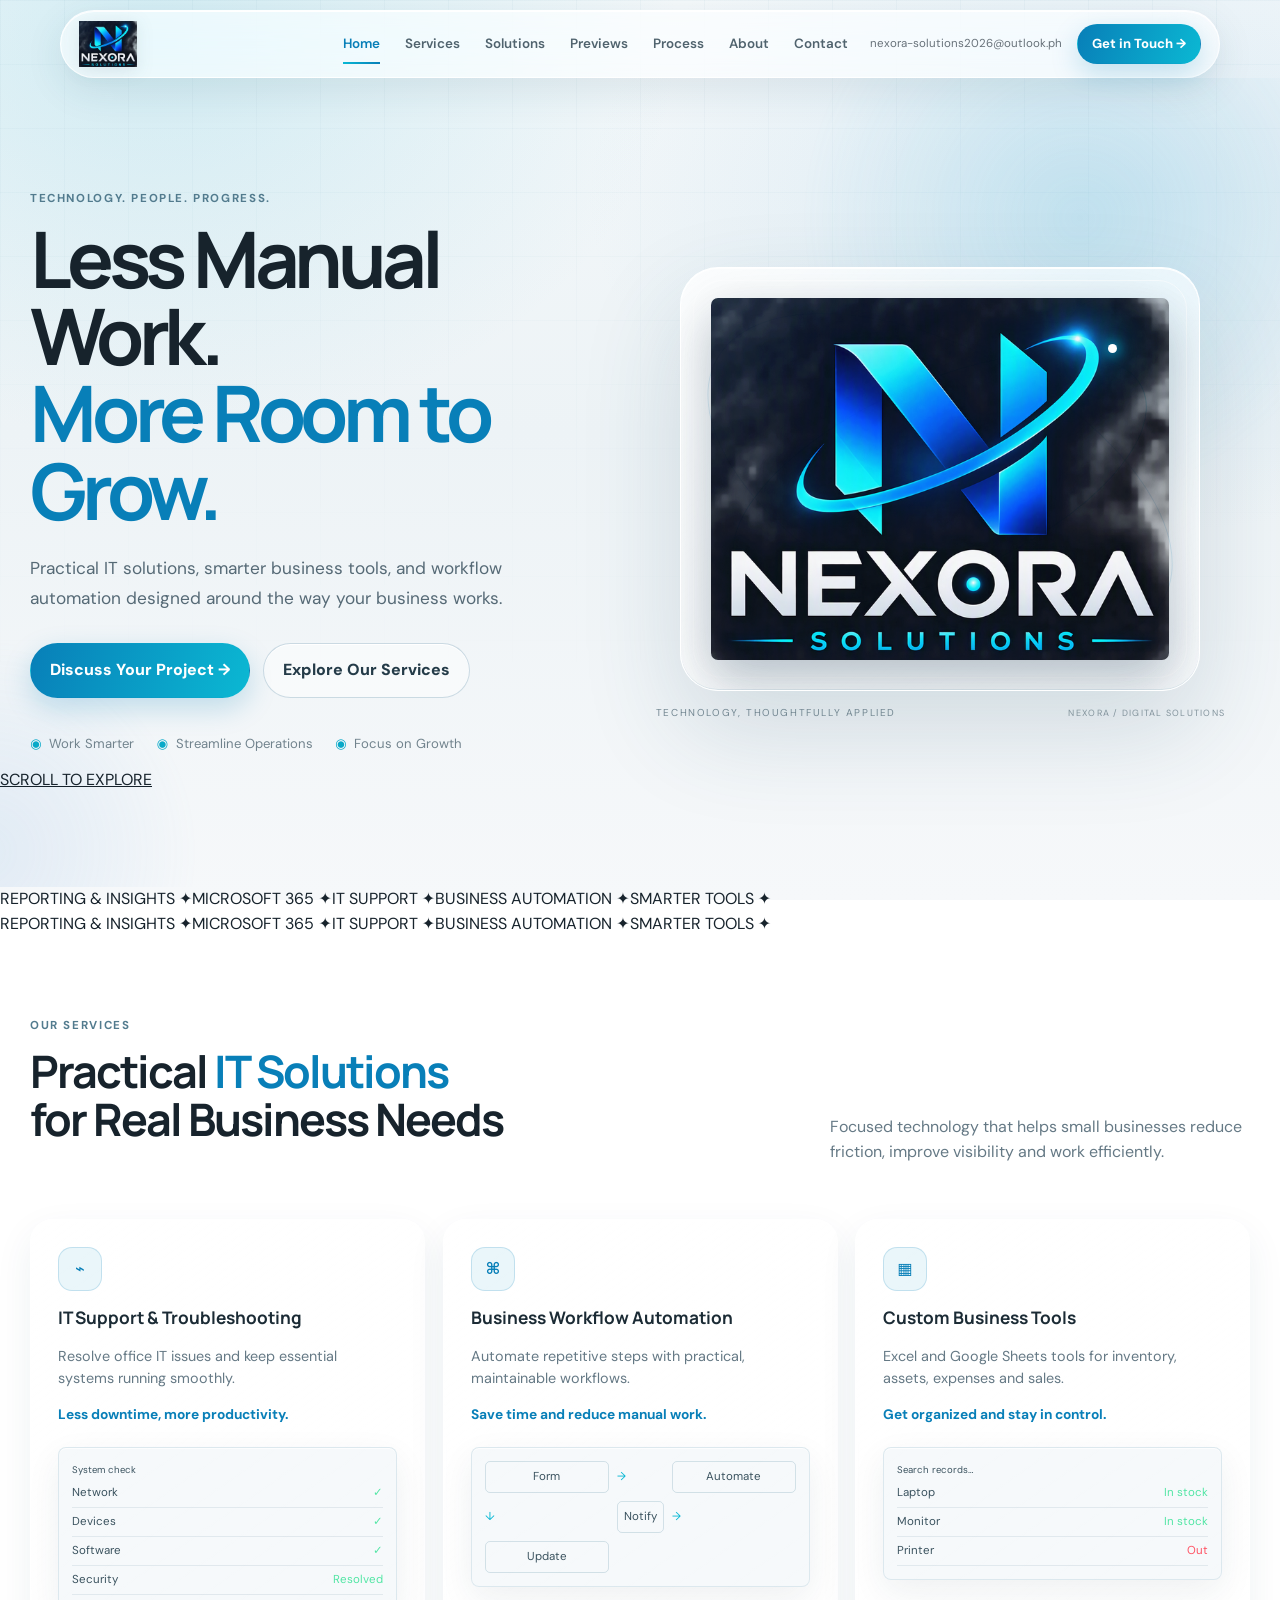
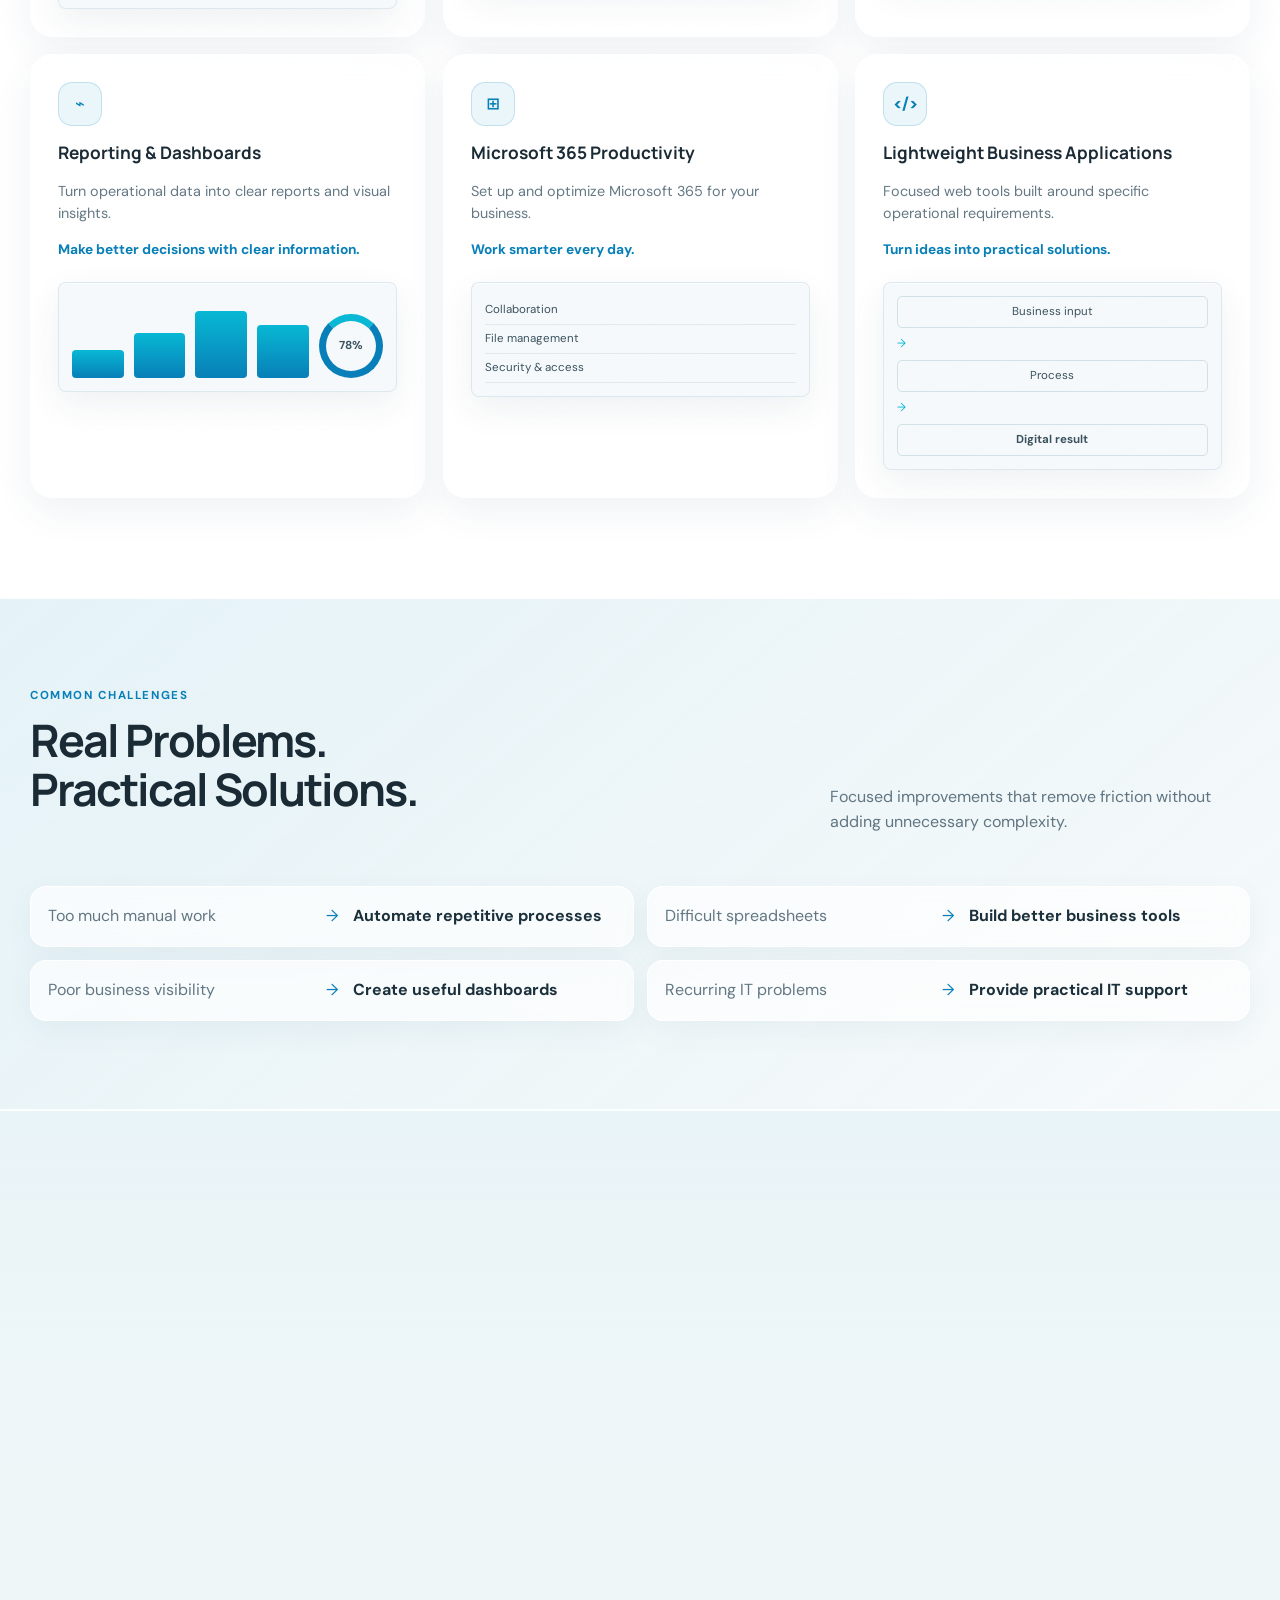
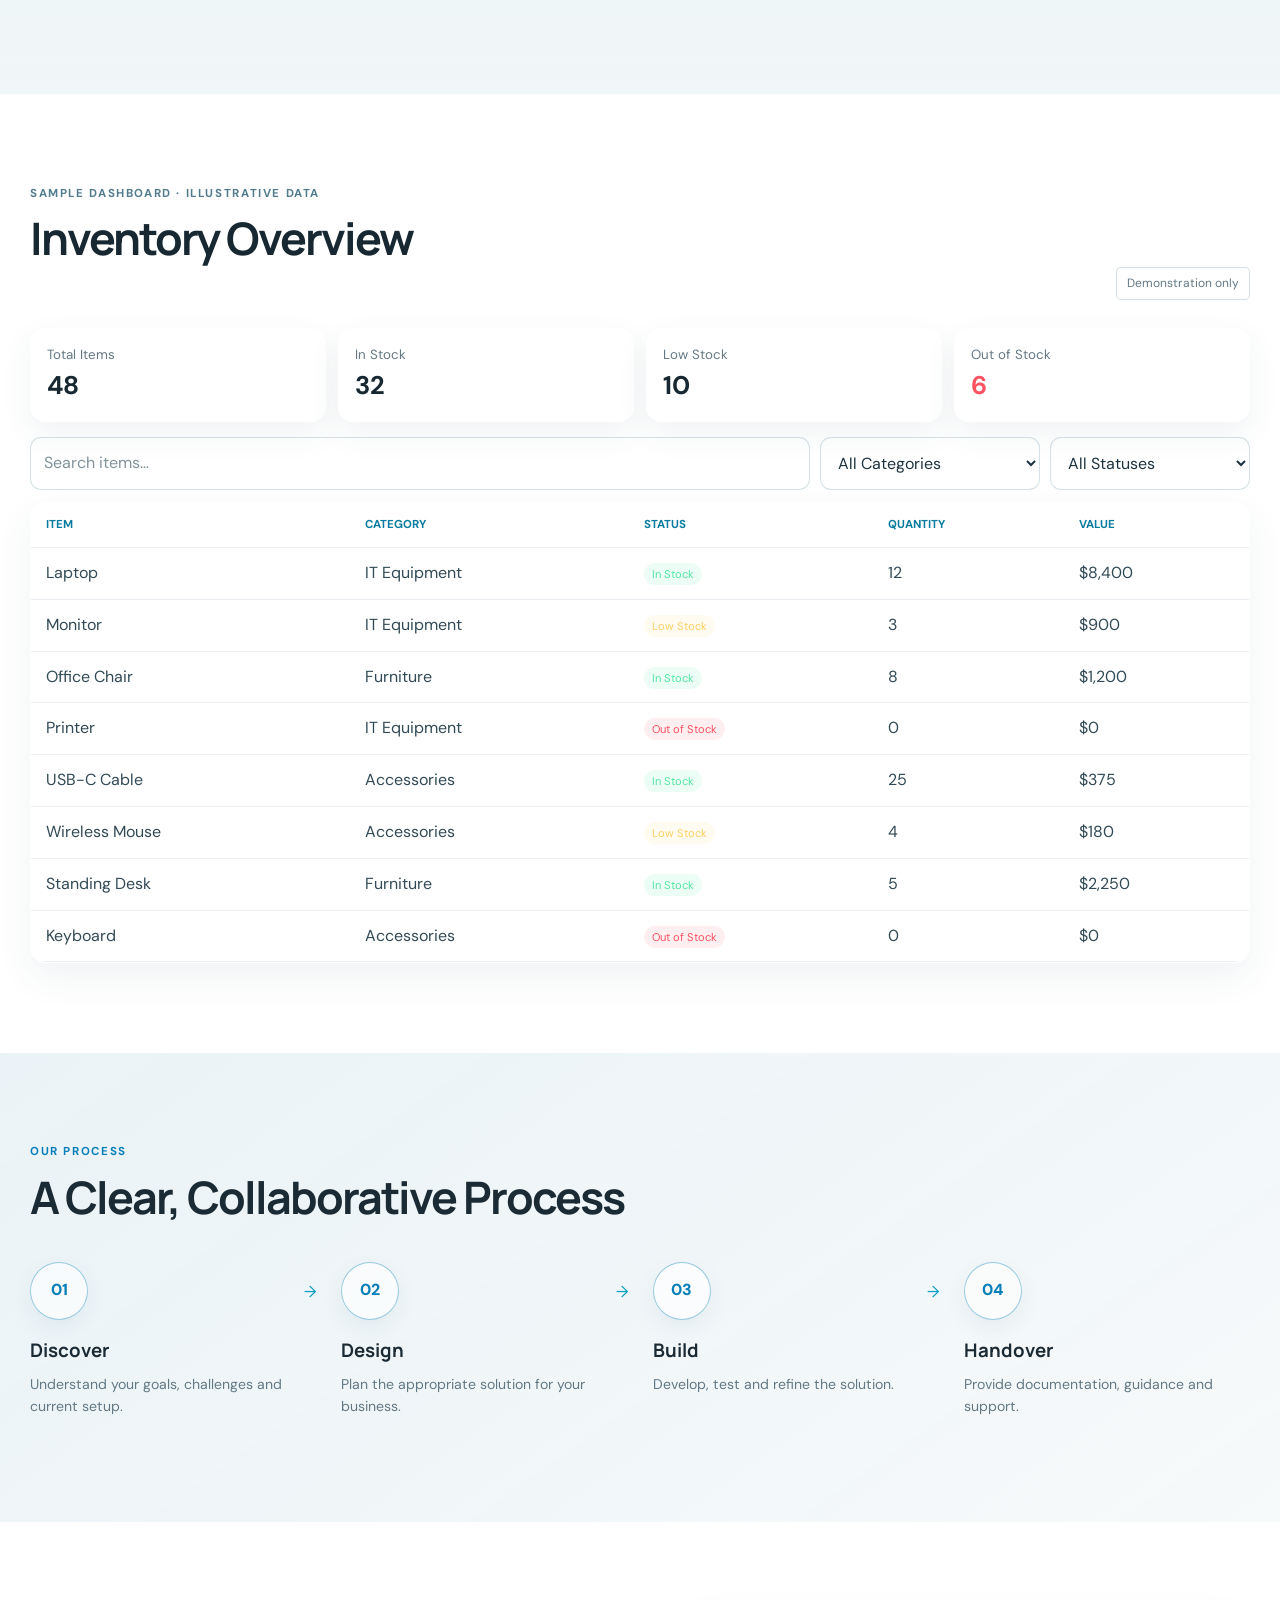
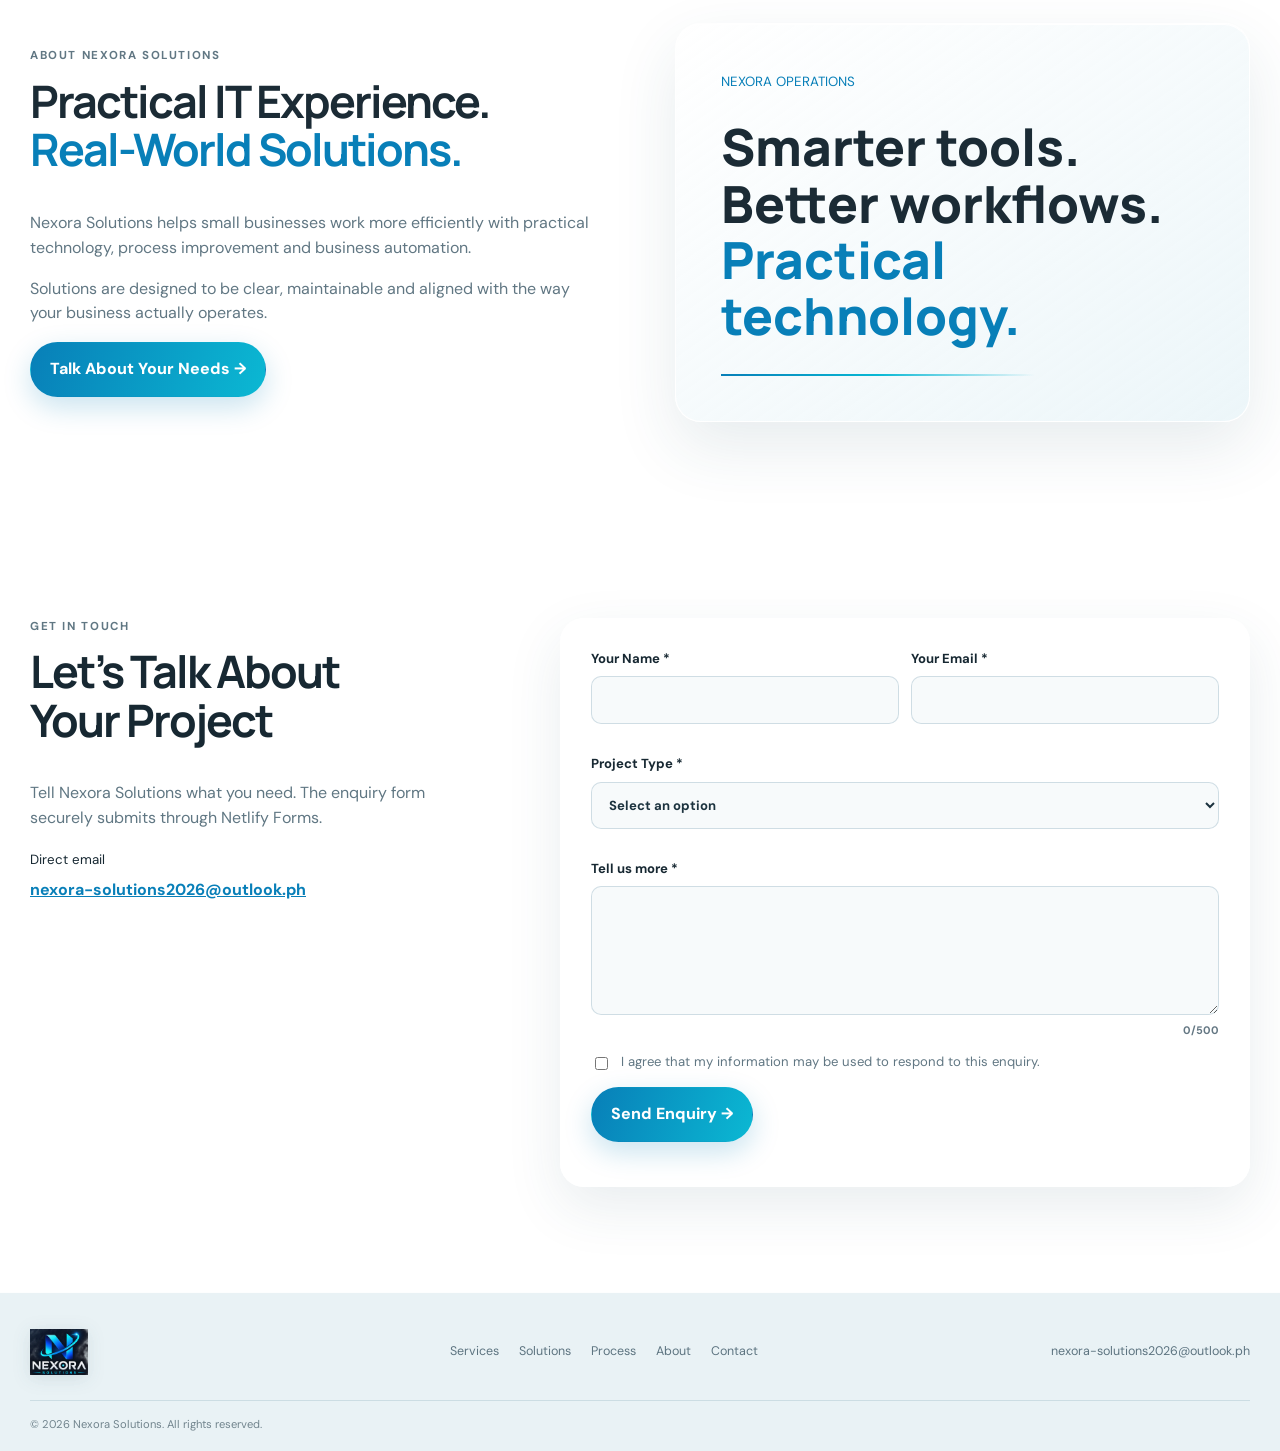
==== commit 6386873b: "Add hero scroll cue and services marquee" ====
--- a/index.html
+++ b/index.html
@@ -3,7 +3,17 @@
 <header class="header" id="top"><div class="container nav"><a class="brand" href="#top" aria-label="Nexora Solutions home"><img src="assets/nexora-logo-79fdc20d-c411-4925-9125-3f11d7f48e07.png" alt="Nexora Solutions" class="brand-logo"><span class="sr-only">Nexora Solutions</span></a><button class="menu" aria-expanded="false" aria-controls="navlinks"><span class="sr-only">Open navigation</span><i></i><i></i><i></i></button><nav id="navlinks" aria-label="Primary"><a class="active" href="#home">Home</a><a href="#services">Services</a><a href="#solutions">Solutions</a><a href="#showcase">Previews</a><a href="#process">Process</a><a href="#about">About</a><a href="#contact">Contact</a></nav><div class="nav-actions"><a class="mail" href="mailto:nexora-solutions2026@outlook.ph">nexora-solutions2026@outlook.ph</a><a class="btn small" href="#contact">Get in Touch →</a></div></div></header>
 <main id="main">
 <section class="hero grid-bg" id="home"><div class="container hero-grid"><div class="hero-copy reveal"><p class="eyebrow">Technology. People. Progress.</p><h1>Less Manual Work.<br><span>More Room to Grow.</span></h1><p class="lede">Practical IT solutions, smarter business tools, and workflow automation designed around the way your business works.</p><div class="actions"><a class="btn" href="#contact">Discuss Your Project →</a><a class="btn ghost" href="#services">Explore Our Services</a></div><ul class="benefits"><li>Work Smarter</li><li>Streamline Operations</li><li>Focus on Growth</li></ul></div>
-<div class="hero-art reveal" aria-label="Official Nexora Solutions logo presentation"><div class="hero-glass" id="hero-glass"><span class="hero-orbit orbit-one"></span><span class="hero-orbit orbit-two"></span><img class="hero-logo" src="assets/nexora-logo-79fdc20d-c411-4925-9125-3f11d7f48e07.png" alt="Nexora Solutions — official logo"><span class="hero-glint"></span></div><span class="art-caption">TECHNOLOGY, THOUGHTFULLY APPLIED</span><span class="hero-art-index">NEXORA / DIGITAL SOLUTIONS</span></div></div></section>
+<div class="hero-art reveal" aria-label="Official Nexora Solutions logo presentation"><div class="hero-glass" id="hero-glass"><span class="hero-orbit orbit-one"></span><span class="hero-orbit orbit-two"></span><img class="hero-logo" src="assets/nexora-logo-79fdc20d-c411-4925-9125-3f11d7f48e07.png" alt="Nexora Solutions — official logo"><span class="hero-glint"></span></div><span class="art-caption">TECHNOLOGY, THOUGHTFULLY APPLIED</span><span class="hero-art-index">NEXORA / DIGITAL SOLUTIONS</span></div></div><a class="scroll-cue" href="#services" aria-label="Scroll to explore services"><span>SCROLL TO EXPLORE</span><i aria-hidden="true"></i></a></section>
+<div class="marquee-wrap" aria-label="Nexora services">
+  <div class="marquee-track">
+    <div class="marquee-group">
+      <span>REPORTING &amp; INSIGHTS <b aria-hidden="true">✦</b></span><span>MICROSOFT 365 <b aria-hidden="true">✦</b></span><span>IT SUPPORT <b aria-hidden="true">✦</b></span><span>BUSINESS AUTOMATION <b aria-hidden="true">✦</b></span><span>SMARTER TOOLS <b aria-hidden="true">✦</b></span>
+    </div>
+    <div class="marquee-group" aria-hidden="true">
+      <span>REPORTING &amp; INSIGHTS <b>✦</b></span><span>MICROSOFT 365 <b>✦</b></span><span>IT SUPPORT <b>✦</b></span><span>BUSINESS AUTOMATION <b>✦</b></span><span>SMARTER TOOLS <b>✦</b></span>
+    </div>
+  </div>
+</div>
 <section class="services grid-bg" id="services"><div class="container"><div class="section-head reveal"><div><p class="eyebrow">Our services</p><h2>Practical <span>IT Solutions</span><br>for Real Business Needs</h2></div><p>Focused technology that helps small businesses reduce friction, improve visibility and work efficiently.</p></div><div class="service-grid">
 <article class="service reveal"><div class="icon">⌁</div><h3>IT Support & Troubleshooting</h3><p>Resolve office IT issues and keep essential systems running smoothly.</p><b>Less downtime, more productivity.</b><div class="demo checks"><small>System check</small><span>Network <i>✓</i></span><span>Devices <i>✓</i></span><span>Software <i>✓</i></span><span>Security <i>Resolved</i></span></div></article>
 <article class="service reveal"><div class="icon">⌘</div><h3>Business Workflow Automation</h3><p>Automate repetitive steps with practical, maintainable workflows.</p><b>Save time and reduce manual work.</b><div class="demo flow"><span>Form</span><i>→</i><span>Automate</span><i>↓</i><span>Notify</span><i>→</i><span>Update</span></div></article>
--- a/styles.css
+++ b/styles.css
@@ -27,3 +27,68 @@
 @keyframes glass-float{0%,100%{transform:translateY(0) rotateX(0deg)}50%{transform:translateY(-10px) rotateX(1deg)}}@keyframes glass-sheen{0%,18%{transform:translateX(-120%)}48%,100%{transform:translateX(120%)}}@keyframes logo-breathe{0%,100%{transform:scale(1);filter:drop-shadow(0 12px 24px rgba(0,28,58,.14))}50%{transform:scale(1.018);filter:drop-shadow(0 16px 30px rgba(0,110,160,.23))}}@keyframes glint-pulse{0%,100%{opacity:.55;transform:scale(.8)}50%{opacity:1;transform:scale(1.25)}}@keyframes ambient-drift{from{transform:translate3d(0,0,0) scale(.92)}to{transform:translate3d(-28px,22px,0) scale(1.08)}}
 @media(max-width:760px){.brand-logo{width:116px;height:38px}.hero-art{min-height:330px}.hero-glass{min-height:260px;padding:20px;border-radius:26px}.hero-orbit{width:82%;height:42%}.art-caption{font-size:8px}.service{backdrop-filter:blur(16px)}}
 @media(prefers-reduced-motion:reduce){.hero-glass,.hero-logo,.hero-glass:before,.hero-glint,.hero:before,.hero:after{animation:none!important}.service,.btn,.steps article span{transition:none!important}.service:before,.btn:after{display:none}}
+
+
+/* === NEXORA LIGHT GLASS MOTION SYSTEM — approved prototype === */
+:root{--bg:#f1f6f8;--bg2:#edf3f6;--surface:rgba(255,255,255,.72);--hover:rgba(255,255,255,.9);--blue:#087fb8;--cyan:#08b8d4;--text:#17232c;--muted:#647783;--line:rgba(67,124,151,.2);--ease:cubic-bezier(.22,1,.36,1);--glass:rgba(255,255,255,.58);--glass-border:rgba(255,255,255,.88);--glass-shadow:0 24px 70px rgba(41,83,105,.12)}
+html{scroll-behavior:smooth;scroll-padding-top:96px}
+body{color:var(--text);background:radial-gradient(ellipse at 12% 4%,rgba(111,202,224,.25),transparent 33%),radial-gradient(ellipse at 88% 22%,rgba(128,187,225,.2),transparent 34%),linear-gradient(180deg,#f4f8fa 0%,#edf3f6 48%,#f6f8fa 100%);background-attachment:fixed;font-family:"DM Sans",Manrope,system-ui,sans-serif;-webkit-font-smoothing:antialiased}
+body:before{content:"";position:fixed;inset:0;z-index:-1;pointer-events:none;background-image:linear-gradient(rgba(52,116,146,.035) 1px,transparent 1px),linear-gradient(90deg,rgba(52,116,146,.035) 1px,transparent 1px);background-size:64px 64px;mask-image:linear-gradient(to bottom,black,transparent 78%)}
+.header{position:sticky;top:10px;margin:10px auto 0;width:min(1160px,calc(100% - 36px));border:1px solid rgba(255,255,255,.9);border-radius:999px;background:rgba(255,255,255,.62);box-shadow:0 12px 38px rgba(34,74,95,.1),inset 0 1px 0 #fff;backdrop-filter:blur(28px) saturate(170%);-webkit-backdrop-filter:blur(28px) saturate(170%)}
+.nav{height:66px;padding:0 18px;gap:22px}.brand-logo{display:block;width:126px;height:46px;object-fit:contain;object-position:left center;filter:drop-shadow(0 3px 9px rgba(20,54,73,.12))}
+.nav nav a{color:#50636e;font-weight:600}.nav nav a:hover,.nav nav a.active{color:#087fb8}.nav nav a:after{background:linear-gradient(90deg,#08b8d4,#087fb8);height:2px}
+.mail{color:#657985}.menu{border-color:rgba(67,124,151,.25)}.menu i{background:#274452}
+.btn{border-radius:999px;background:linear-gradient(110deg,#087fb8,#0bb8d3);color:white;box-shadow:0 10px 28px rgba(8,127,184,.22);transition:transform .45s var(--ease),box-shadow .35s ease,filter .3s ease}.btn:hover{transform:translateY(-3px);filter:saturate(1.15);box-shadow:0 16px 36px rgba(8,127,184,.3)}.btn.ghost{background:rgba(255,255,255,.46);color:#243b48;border-color:rgba(82,135,160,.28);box-shadow:inset 0 1px #fff}
+:focus-visible{outline:3px solid #08a9c8;outline-offset:4px}
+.hero{position:relative;isolation:isolate;overflow:hidden;padding:112px 0 94px;background:transparent}.hero:before,.hero:after{content:"";position:absolute;z-index:-1;pointer-events:none;border-radius:50%;filter:blur(2px)}.hero:before{width:580px;height:580px;right:-90px;top:-150px;background:radial-gradient(circle,rgba(69,180,215,.18),transparent 68%);animation:ambient-drift 16s ease-in-out infinite alternate}.hero:after{width:430px;height:430px;left:-230px;bottom:-180px;background:radial-gradient(circle,rgba(100,160,220,.14),transparent 70%);animation:ambient-drift 20s ease-in-out infinite alternate-reverse}
+.hero-grid{grid-template-columns:.94fr 1.06fr;gap:52px}.eyebrow{color:#527b8e;letter-spacing:.14em}.hero h1{font-size:clamp(49px,6.1vw,78px);line-height:.99;letter-spacing:-.067em;color:#17232c}.hero h1 span,h2 span{color:#087fb8}.lede{color:#566a76;max-width:570px;line-height:1.75}.benefits{color:#71838d}.benefits li:before{color:#08a9c8}.actions{gap:13px}
+.hero-art{min-height:490px;position:relative;display:grid;place-items:center;isolation:isolate;perspective:1200px}.hero-glass{position:relative;width:min(100%,520px);min-height:380px;display:grid;place-items:center;padding:30px;border-radius:38px;border:1px solid rgba(255,255,255,.94);background:linear-gradient(145deg,rgba(255,255,255,.84),rgba(255,255,255,.42));box-shadow:0 40px 100px rgba(38,82,107,.16),inset 0 1px 0 #fff,inset 0 -1px 0 rgba(113,164,187,.16);backdrop-filter:blur(30px) saturate(165%);-webkit-backdrop-filter:blur(30px) saturate(165%);overflow:hidden;transform-style:preserve-3d;animation:glass-float 8s var(--ease) infinite}.hero-glass:before{content:"";position:absolute;inset:-1px;z-index:3;border-radius:inherit;background:linear-gradient(118deg,transparent 18%,rgba(255,255,255,.82) 43%,transparent 60%);transform:translateX(-130%);animation:glass-sheen 8s ease-in-out infinite;pointer-events:none}.hero-glass:after{content:"";position:absolute;inset:12px;border:1px solid rgba(255,255,255,.55);border-radius:29px;pointer-events:none}.hero-logo{position:relative;z-index:2;width:100%;max-width:460px;height:auto;object-fit:contain;border-radius:7px;box-shadow:0 22px 48px rgba(25,57,77,.16);transform:translateZ(35px);animation:logo-breathe 7s ease-in-out infinite}.hero-orbit{position:absolute;z-index:1;left:50%;top:50%;width:86%;height:46%;border:1px solid rgba(8,169,200,.25);border-radius:50%;transform:translate(-50%,-50%) rotate(-24deg);pointer-events:none;animation:orbit-light 26s linear infinite}.orbit-two{width:98%;height:62%;transform:translate(-50%,-50%) rotate(28deg);border-color:rgba(8,127,184,.13);animation-direction:reverse}.hero-glint{position:absolute;z-index:4;right:16%;top:18%;width:9px;height:9px;border-radius:50%;background:#fff;box-shadow:0 0 12px 4px rgba(0,186,235,.55),0 0 38px 14px rgba(0,186,235,.2);animation:glint-pulse 3.5s ease-in-out infinite}.art-caption{position:absolute;bottom:3px;left:4%;font-size:10px;letter-spacing:.16em;color:#738792}.hero-art-index{position:absolute;right:4%;bottom:3px;color:#82939c;font-size:9px;letter-spacing:.14em}
+.services{background:transparent;padding:80px 0 100px}.section-head>p,.service p,.about-grid p,.section-head.dark>p{color:#657985}.service-grid{grid-template-columns:repeat(3,1fr);gap:18px;margin-top:38px}.service{position:relative;overflow:hidden;min-height:340px;padding:27px;border:1px solid rgba(255,255,255,.94);border-radius:23px;background:linear-gradient(145deg,rgba(255,255,255,.78),rgba(255,255,255,.44));backdrop-filter:blur(22px) saturate(155%);-webkit-backdrop-filter:blur(22px) saturate(155%);box-shadow:0 14px 38px rgba(34,74,95,.07),inset 0 1px 0 #fff;transform-style:preserve-3d;will-change:transform;transition:transform .55s var(--ease),box-shadow .4s,border-color .4s}.service:before{content:"";position:absolute;inset:0;pointer-events:none;background:linear-gradient(118deg,transparent 22%,rgba(255,255,255,.9) 46%,transparent 66%);transform:translateX(-135%);transition:transform .95s var(--ease)}.service:hover:before{transform:translateX(135%)}.service:hover,.service:focus-within{border-color:rgba(91,184,210,.58);background:rgba(255,255,255,.83);box-shadow:0 25px 58px rgba(35,83,107,.14),inset 0 1px 0 #fff}.service h3{font-size:1.08rem;color:#1b2b35}.service>b{color:#087fb8}.icon{border-color:rgba(8,127,184,.18);border-radius:14px;color:#087fb8;background:rgba(226,243,248,.7)}.demo{background:rgba(243,248,250,.76);border-color:rgba(90,143,165,.16);color:#3b535f}.checks span,.records span,.m365 span{border-bottom-color:rgba(72,116,136,.12)}
+.solutions{padding:88px 0;background:linear-gradient(140deg,rgba(222,239,245,.8),rgba(245,249,250,.86));color:#1a2b35;border-top:1px solid rgba(255,255,255,.9);border-bottom:1px solid rgba(255,255,255,.9)}.section-head.dark .eyebrow{color:#087fb8}.section-head.dark>p{color:#607581}.pairs div{background:rgba(255,255,255,.65);border:1px solid rgba(255,255,255,.95);border-radius:16px;box-shadow:0 10px 30px rgba(40,83,104,.055);backdrop-filter:blur(16px)}.pairs div span{color:#627783}.pairs div b{color:#1b303b}.pairs i{color:#087fb8}
+.product-showcase{padding:100px 0;background:linear-gradient(180deg,rgba(225,240,245,.72),rgba(239,246,248,.9));color:#1b2b35;border-top:1px solid rgba(255,255,255,.85);border-bottom:1px solid rgba(255,255,255,.85)}.showcase-copy h2{color:#182832}.showcase-copy>p:not(.eyebrow){color:#617783}.showcase-note{color:#718995}.showcase-note span{color:#079fc3}.showcase-ui{border:1px solid rgba(255,255,255,.96);border-radius:26px;padding:18px;background:rgba(255,255,255,.58);box-shadow:0 24px 65px rgba(40,83,104,.11),inset 0 1px #fff;backdrop-filter:blur(28px) saturate(160%);-webkit-backdrop-filter:blur(28px) saturate(160%)}.showcase-tabs{border-bottom-color:rgba(83,132,153,.18)}.showcase-tab{color:#58707d}.showcase-tab.active,.showcase-tab[aria-selected=true]{background:linear-gradient(110deg,rgba(8,127,184,.13),rgba(8,184,212,.12));color:#075d80;border-color:rgba(8,160,195,.3);box-shadow:0 5px 18px rgba(8,127,184,.09)}.preview-head{color:#1b303b}.preview-head small{color:#66808d;border-color:rgba(77,127,149,.22)}.preview-stats div{background:rgba(245,250,251,.85);border-color:rgba(88,139,160,.16)}.preview-stats small{color:#647b87}.preview-rows span{color:#425a67}.preview-rows b{color:#087b9e}.workflow-steps div{background:rgba(245,250,251,.88);border-color:rgba(88,139,160,.18)}.workflow-steps b{color:#203b49}.workflow-steps small,.preview-footnote{color:#6b808b}.workflow-steps i,.workflow-steps>span{color:#0786ad}.report-chart{background:rgba(245,250,251,.88);border-color:rgba(88,139,160,.18)}.chart-bars{border-bottom-color:rgba(83,132,153,.25)}.chart-caption{color:#708793}
+.inventory,.contact{background:transparent;color:#172832}.inventory .eyebrow{color:#527b8e}.dash-heading>span{border-color:rgba(81,133,156,.25);color:#617985;background:rgba(255,255,255,.48)}.summary article{background:rgba(255,255,255,.67);border:1px solid rgba(255,255,255,.92);border-radius:16px;box-shadow:0 12px 32px rgba(39,81,102,.07),inset 0 1px #fff;backdrop-filter:blur(18px)}.summary small{color:#647985}.filters input,.filters select{background:rgba(255,255,255,.78);color:#1d333f;border-color:rgba(81,133,156,.24);border-radius:11px}.filters input::placeholder{color:#82939c}.table-wrap{background:rgba(255,255,255,.74);border:1px solid rgba(255,255,255,.96);border-radius:16px;box-shadow:0 14px 36px rgba(39,81,102,.07);backdrop-filter:blur(18px)}.table-wrap th,.table-wrap td{border-bottom-color:rgba(78,123,144,.13);color:#314a56}.table-wrap th{color:#087b9e}
+.process{padding:90px 0;background:linear-gradient(145deg,rgba(231,241,245,.88),rgba(246,249,250,.9));color:#1b2b35}.process .eyebrow{color:#087fb8}.steps p{color:#627985}.steps span{border-color:rgba(8,127,184,.4);color:#087fb8;background:rgba(255,255,255,.62);box-shadow:0 8px 22px rgba(35,91,117,.07)}.steps article:after{color:#0b9fc4!important}
+.about{padding:100px 0;background:rgba(255,255,255,.62);color:#1b2b35;border-top:1px solid rgba(255,255,255,.95);border-bottom:1px solid rgba(255,255,255,.95)}.about-grid p{color:#617783}.about-console{border:1px solid rgba(255,255,255,.96);border-radius:26px;background:linear-gradient(145deg,rgba(255,255,255,.88),rgba(226,241,246,.64));box-shadow:0 25px 65px rgba(39,81,102,.11),inset 0 1px #fff;backdrop-filter:blur(24px)}.about-console small,.about-console strong span{color:#087fb8}
+.contact{padding:95px 0 105px}.contact-grid>div>p{color:#607783}.direct{color:#087fb8}.contact-form{padding:30px;border:1px solid rgba(255,255,255,.96);border-radius:24px;background:rgba(255,255,255,.72);box-shadow:0 20px 55px rgba(39,81,102,.1),inset 0 1px #fff;backdrop-filter:blur(25px) saturate(150%);-webkit-backdrop-filter:blur(25px) saturate(150%)}.contact-form input,.contact-form select,.contact-form textarea{background:rgba(247,250,251,.9);color:#1c333f;border-color:rgba(80,132,154,.24);border-radius:10px}.contact-form input::placeholder,.contact-form textarea::placeholder{color:#84949c}.consent{color:#617783}.error{color:#bd3e4d}.feedback.success{color:#087a57;background:rgba(30,175,125,.08)}.feedback.fail{color:#a52d3c;background:rgba(213,57,75,.08)}
+footer{padding:36px 0 18px;background:rgba(229,239,243,.82);color:#1a303b;border-top:1px solid rgba(255,255,255,.95)}.foot nav a,.foot>a:last-child{color:#5d7480}.copyright{border-top-color:rgba(73,123,145,.18);color:#72858e}
+.reveal{opacity:0;transform:translateY(28px) scale(.99);transition:opacity .85s var(--ease),transform .85s var(--ease)}.reveal.visible{opacity:1;transform:none}
+.btn:after{content:"";position:absolute;top:-65%;left:-85%;width:42%;height:230%;transform:rotate(24deg);background:linear-gradient(90deg,transparent,rgba(255,255,255,.5),transparent);transition:left .75s var(--ease)}.btn:hover:after{left:145%}
+@keyframes glass-float{0%,100%{transform:translateY(0) rotateX(0deg) rotateY(-3deg)}50%{transform:translateY(-12px) rotateX(1.5deg) rotateY(3deg)}}@keyframes glass-sheen{0%,18%{transform:translateX(-130%)}52%,100%{transform:translateX(130%)}}@keyframes logo-breathe{0%,100%{transform:translateZ(35px) scale(1);filter:drop-shadow(0 12px 24px rgba(0,60,90,.12))}50%{transform:translateZ(35px) scale(1.018);filter:drop-shadow(0 18px 32px rgba(0,130,170,.2))}}@keyframes glint-pulse{0%,100%{opacity:.5;transform:scale(.8)}50%{opacity:1;transform:scale(1.3)}}@keyframes ambient-drift{from{transform:translate3d(0,0,0) scale(.92)}to{transform:translate3d(-30px,24px,0) scale(1.08)}}@keyframes orbit-light{to{transform:translate(-50%,-50%) rotate(336deg)}}
+@media(max-width:1000px){.hero-grid{grid-template-columns:1fr 1fr;gap:30px}.hero-glass{min-height:320px;padding:22px}.service-grid{grid-template-columns:repeat(2,1fr)}}
+@media(max-width:760px){.header{top:6px;margin-top:6px;width:calc(100% - 20px);border-radius:22px}.nav{height:60px;padding:0 13px}.brand-logo{width:112px;height:39px}.nav nav{position:absolute;top:67px;left:0;right:0;inset:auto 0 auto 0;display:none;padding:12px 18px 18px;background:rgba(255,255,255,.92);border:1px solid rgba(255,255,255,.96);border-radius:20px;box-shadow:0 15px 40px rgba(30,73,95,.15);backdrop-filter:blur(24px)}.nav nav.open{display:grid}.nav nav a{padding:12px 5px;color:#354d59;border-bottom:1px solid rgba(77,123,144,.13)}.nav-actions .mail,.nav-actions .btn{display:none}.hero{padding:70px 0 65px}.hero-grid{grid-template-columns:1fr;gap:22px}.hero-art{min-height:335px}.hero-glass{width:min(100%,440px);min-height:275px;padding:20px;border-radius:28px}.hero-glass:after{inset:9px;border-radius:21px}.hero-orbit{width:86%;height:44%}.art-caption{left:1%;font-size:8px}.hero-art-index{right:1%;font-size:8px}.services{padding:65px 0 75px}.service-grid{grid-template-columns:1fr}.service{min-height:280px}.product-showcase{padding:72px 0}.showcase-grid{grid-template-columns:1fr;gap:26px}.showcase-ui{padding:13px}.preview-window{min-height:270px}.preview-stats{gap:7px}.preview-stats div{padding:11px}.preview-stats strong{font-size:22px}.pairs{grid-template-columns:1fr}.steps{grid-template-columns:1fr 1fr}.contact-grid{grid-template-columns:1fr;gap:35px}}
+@media(max-width:480px){.hero h1{font-size:clamp(2.55rem,12vw,3.3rem)}.hero-art{min-height:300px}.hero-glass{min-height:230px;padding:15px}.benefits{gap:12px}.steps{grid-template-columns:1fr}.summary{grid-template-columns:1fr 1fr}.pairs div{grid-template-columns:1fr auto 1fr;gap:9px;font-size:.82rem}.contact-form{padding:20px}}
+@media(prefers-reduced-motion:reduce){html{scroll-behavior:auto}.hero:before,.hero:after,.hero-glass,.hero-glass:before,.hero-logo,.hero-orbit,.hero-glint{animation:none!important}.reveal{opacity:1;transform:none;transition:none}.service,.btn,.steps span{transition:none!important}.service:before,.btn:after{display:none}.hero-glass{transform:none}}
+
+/* Full-page light-glass motion pass — progressive enhancement */
+:root{--motion-ease:cubic-bezier(.22,1,.36,1)}
+.service,.pairs>div,.summary article,.steps article,.about-console,.contact-form{transition:transform .65s var(--motion-ease),box-shadow .55s var(--motion-ease),border-color .45s ease,background .45s ease}
+.service{transform-style:preserve-3d}
+.service .icon{transition:transform .65s var(--motion-ease),box-shadow .45s ease,background .45s ease}
+.service:hover .icon{transform:translateY(-4px) translateZ(18px) rotate(-7deg);box-shadow:0 10px 22px rgba(8,127,184,.13);background:rgba(216,242,249,.92)}
+.service .demo{transition:transform .65s var(--motion-ease),box-shadow .5s ease,border-color .5s ease}
+.service:hover .demo{transform:translateY(-3px) translateZ(10px);box-shadow:0 10px 24px rgba(40,83,104,.09);border-color:rgba(8,159,195,.24)}
+.pairs>div{position:relative;overflow:hidden;transition:transform .55s var(--motion-ease),box-shadow .5s ease,border-color .4s ease}
+.pairs>div:after{content:"";position:absolute;inset:-1px;pointer-events:none;background:linear-gradient(112deg,transparent 28%,rgba(255,255,255,.92) 48%,transparent 66%);transform:translateX(-130%);transition:transform .9s var(--motion-ease)}
+.pairs>div:hover{transform:translateY(-5px);box-shadow:0 20px 42px rgba(40,83,104,.12);border-color:rgba(8,159,195,.3)}
+.pairs>div:hover:after{transform:translateX(130%)}
+.steps article{position:relative}
+.steps article>span{transition:transform .6s var(--motion-ease),box-shadow .5s ease}
+.steps article:hover>span{transform:translateY(-5px) scale(1.08) rotate(-5deg);box-shadow:0 14px 28px rgba(8,127,184,.16)}
+.steps article h3{transition:color .35s ease}
+.steps article:hover h3{color:#087fb8}
+.summary article{transition:transform .55s var(--motion-ease),box-shadow .5s ease}
+.summary article:hover{transform:translateY(-5px);box-shadow:0 20px 38px rgba(39,81,102,.12)}
+.about-console{transform-style:preserve-3d;overflow:hidden}
+.about-console:before{content:"";position:absolute;inset:0;pointer-events:none;background:linear-gradient(115deg,transparent 24%,rgba(255,255,255,.85) 48%,transparent 66%);transform:translateX(-130%);transition:transform 1s var(--motion-ease)}
+.about-console:hover{transform:translateY(-7px) rotateX(1deg);box-shadow:0 32px 75px rgba(39,81,102,.16)}
+.about-console:hover:before{transform:translateX(130%)}
+.contact-form:focus-within{box-shadow:0 28px 70px rgba(39,81,102,.15),inset 0 1px #fff;border-color:rgba(8,159,195,.34)}
+.contact-form label{transition:transform .35s var(--motion-ease)}
+.contact-form label:focus-within{transform:translateY(-2px)}
+@media(hover:hover) and (pointer:fine){.service:hover{transform:translateY(-8px) rotateX(1deg)}}
+@media(prefers-reduced-motion:reduce){.service,.service .icon,.service .demo,.pairs>div,.steps article>span,.summary article,.about-console,.contact-form,.contact-form label{transition:none!important;transform:none!important}.pairs>div:after,.about-console:before{display:none}}
+
+/* Scroll-triggered entrance states for the full-page motion pass */
+.motion-item{opacity:0;transform:translateY(22px) scale(.99);transition:opacity .85s var(--motion-ease),transform .85s var(--motion-ease);transition-delay:var(--motion-delay,0ms)}
+.motion-item.motion-in{opacity:1;transform:none}
+@media(prefers-reduced-motion:reduce){.motion-item{opacity:1;transform:none;transition:none!important}}
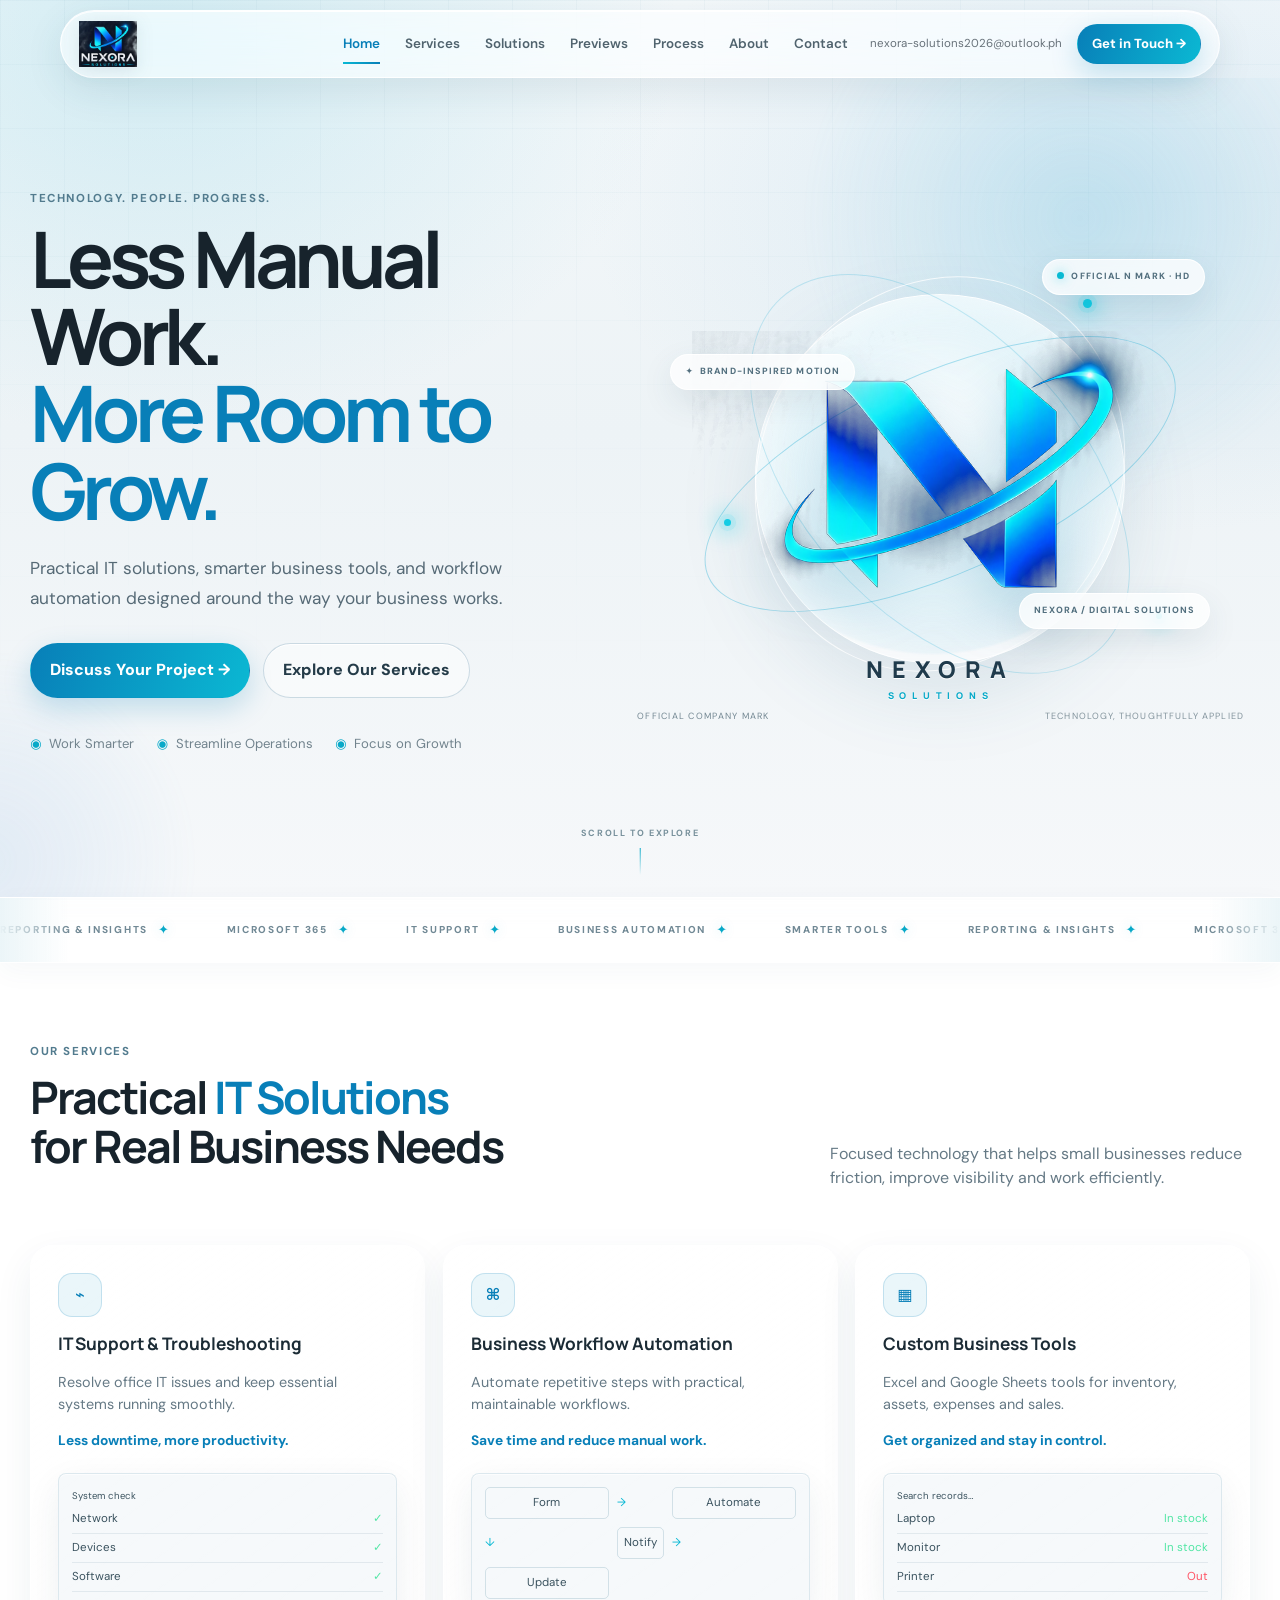
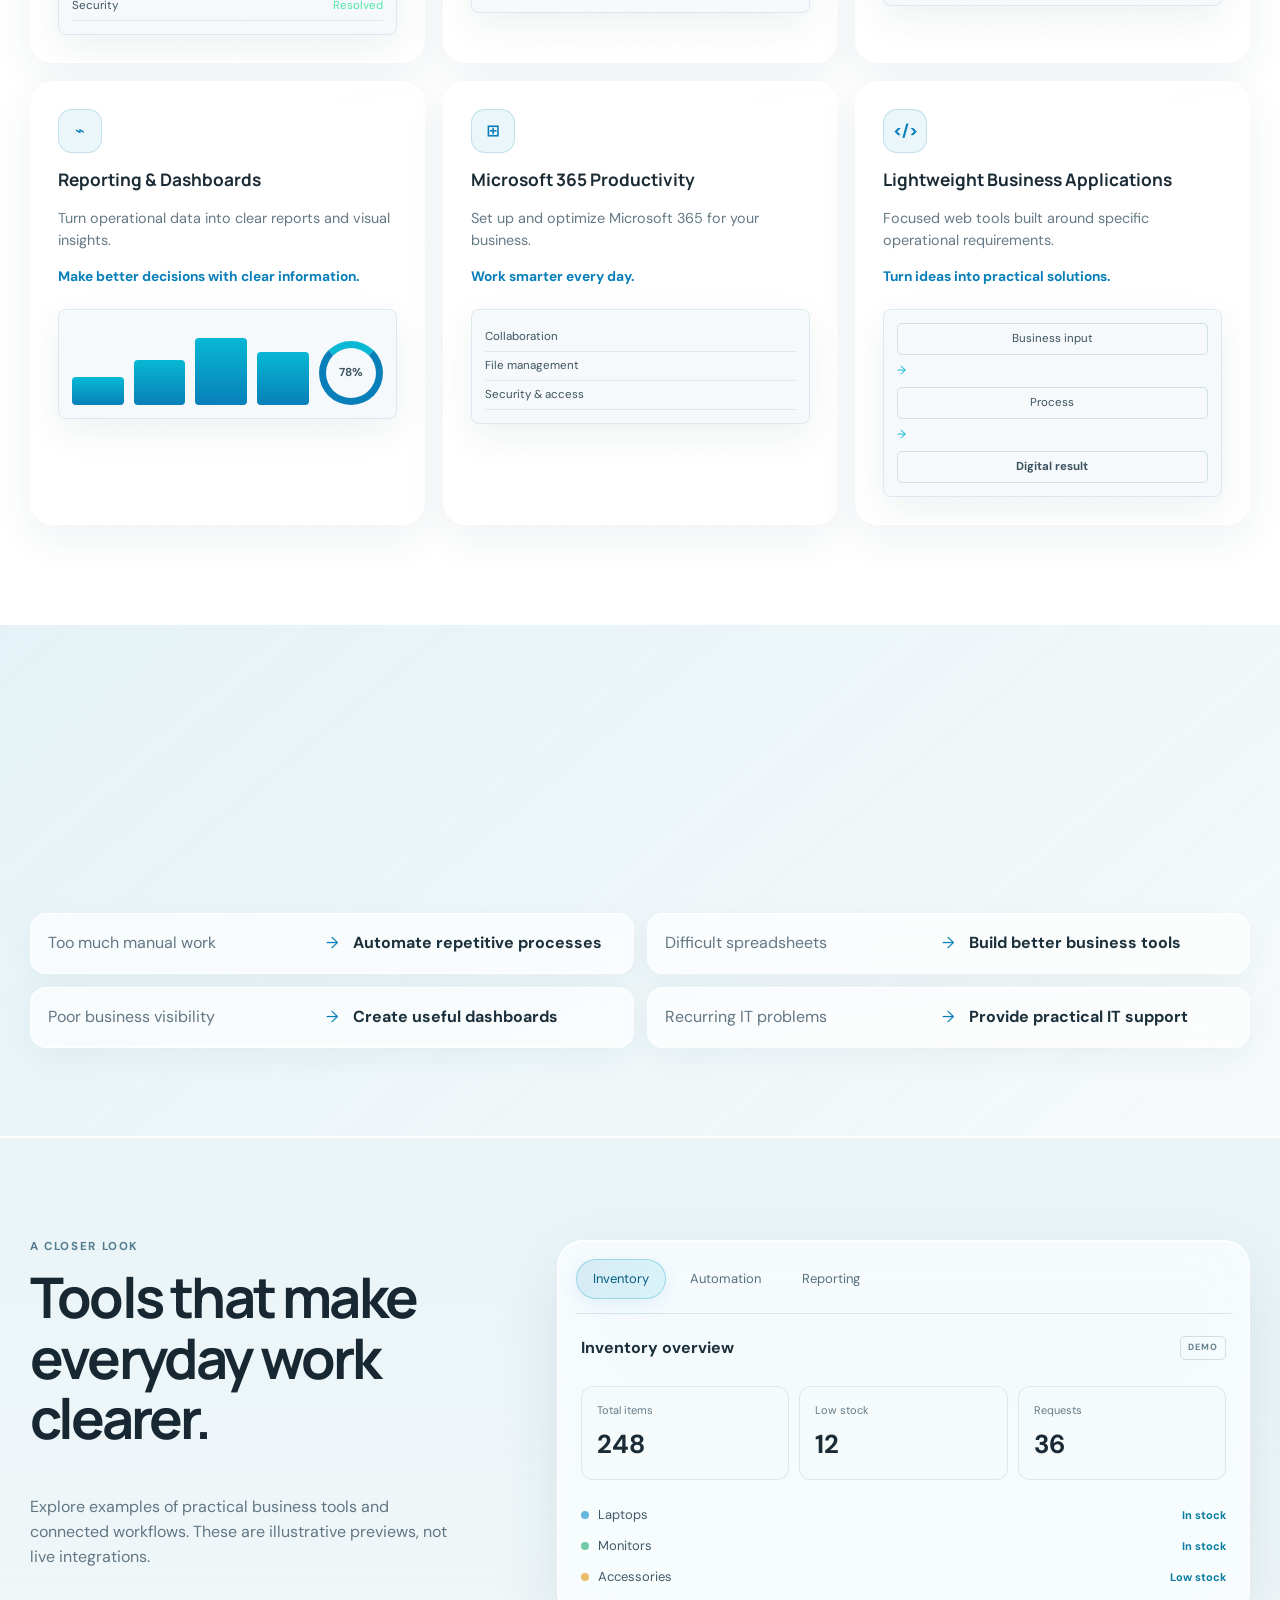
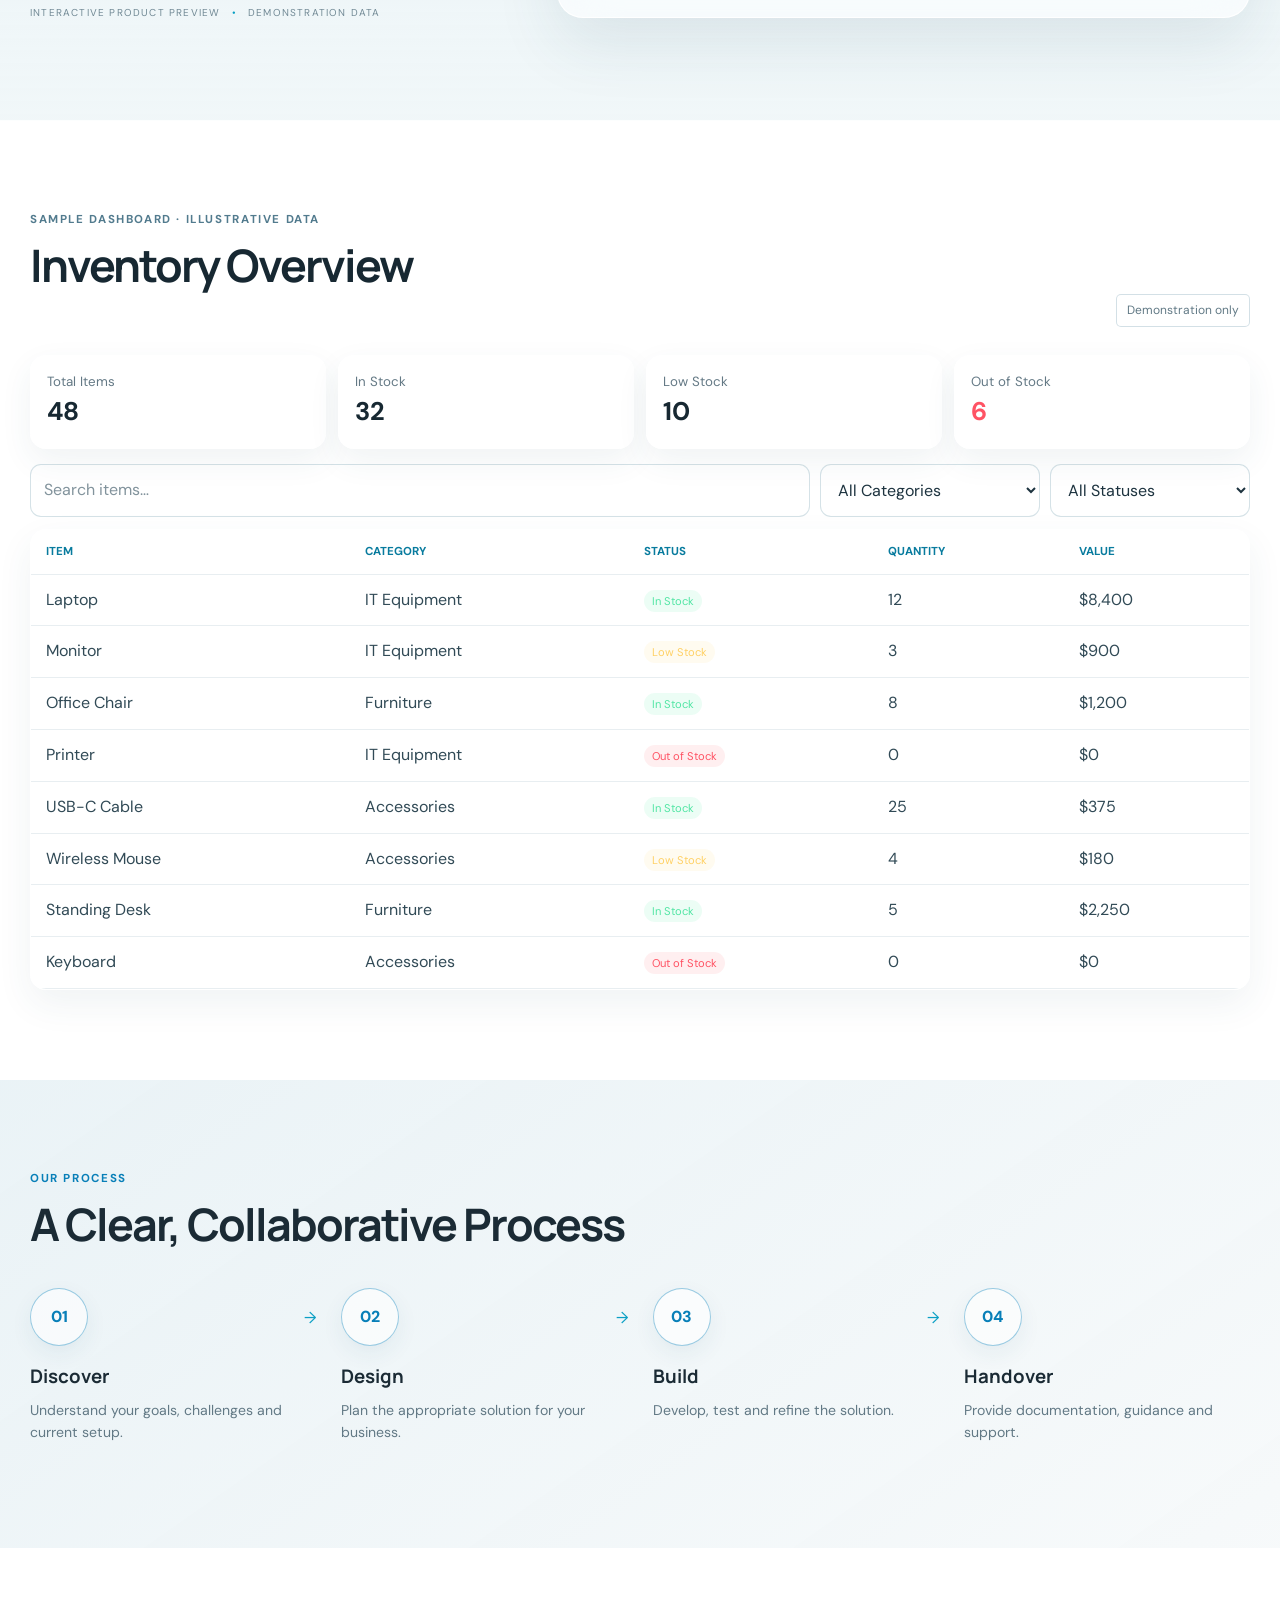
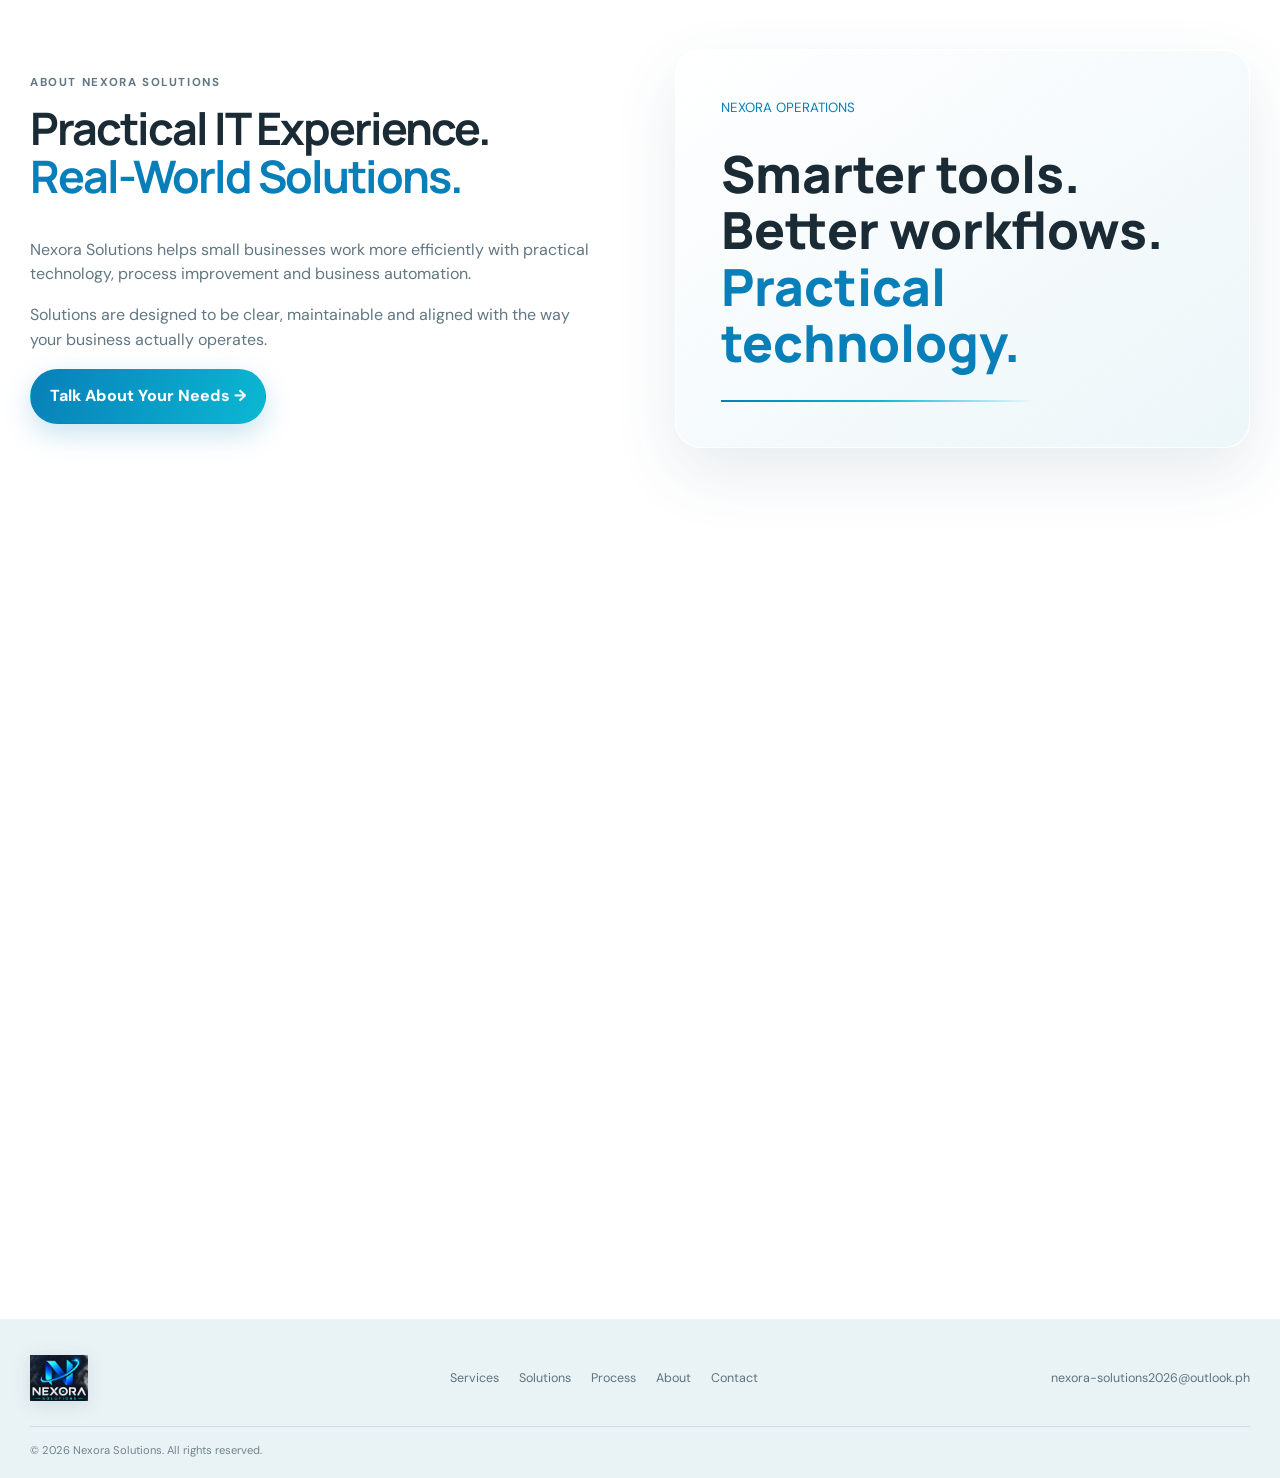
==== commit 954ac581: "Refine hero with animated Nexora N mark" ====
--- a/index.html
+++ b/index.html
@@ -3,7 +3,20 @@
 <header class="header" id="top"><div class="container nav"><a class="brand" href="#top" aria-label="Nexora Solutions home"><img src="assets/nexora-logo-79fdc20d-c411-4925-9125-3f11d7f48e07.png" alt="Nexora Solutions" class="brand-logo"><span class="sr-only">Nexora Solutions</span></a><button class="menu" aria-expanded="false" aria-controls="navlinks"><span class="sr-only">Open navigation</span><i></i><i></i><i></i></button><nav id="navlinks" aria-label="Primary"><a class="active" href="#home">Home</a><a href="#services">Services</a><a href="#solutions">Solutions</a><a href="#showcase">Previews</a><a href="#process">Process</a><a href="#about">About</a><a href="#contact">Contact</a></nav><div class="nav-actions"><a class="mail" href="mailto:nexora-solutions2026@outlook.ph">nexora-solutions2026@outlook.ph</a><a class="btn small" href="#contact">Get in Touch →</a></div></div></header>
 <main id="main">
 <section class="hero grid-bg" id="home"><div class="container hero-grid"><div class="hero-copy reveal"><p class="eyebrow">Technology. People. Progress.</p><h1>Less Manual Work.<br><span>More Room to Grow.</span></h1><p class="lede">Practical IT solutions, smarter business tools, and workflow automation designed around the way your business works.</p><div class="actions"><a class="btn" href="#contact">Discuss Your Project →</a><a class="btn ghost" href="#services">Explore Our Services</a></div><ul class="benefits"><li>Work Smarter</li><li>Streamline Operations</li><li>Focus on Growth</li></ul></div>
-<div class="hero-art reveal" aria-label="Official Nexora Solutions logo presentation"><div class="hero-glass" id="hero-glass"><span class="hero-orbit orbit-one"></span><span class="hero-orbit orbit-two"></span><img class="hero-logo" src="assets/nexora-logo-79fdc20d-c411-4925-9125-3f11d7f48e07.png" alt="Nexora Solutions — official logo"><span class="hero-glint"></span></div><span class="art-caption">TECHNOLOGY, THOUGHTFULLY APPLIED</span><span class="hero-art-index">NEXORA / DIGITAL SOLUTIONS</span></div></div><a class="scroll-cue" href="#services" aria-label="Scroll to explore services"><span>SCROLL TO EXPLORE</span><i aria-hidden="true"></i></a></section>
+<div class="hero-art reveal" aria-label="Animated Nexora N symbol and official company identity">
+  <svg class="logo-filter-defs" aria-hidden="true" focusable="false"><filter id="nexora-bg-key" color-interpolation-filters="sRGB"><feColorMatrix type="matrix" values="1 0 0 0 0  0 1 0 0 0  0 0 1 0 0  0 0 1.6 0 -0.20"/></filter></svg>
+  <div class="hero-n-stage">
+    <span class="hero-n-orbit hero-n-orbit-a"></span><span class="hero-n-orbit hero-n-orbit-b"></span><span class="hero-n-orbit hero-n-orbit-c"></span>
+    <span class="hero-n-glass"></span>
+    <div class="hero-n-window"><img class="hero-n-mark" src="assets/nexora-logo-79fdc20d-c411-4925-9125-3f11d7f48e07.png" alt="Nexora N symbol with orbital swoosh"></div>
+    <span class="hero-n-node hero-n-node-a"></span><span class="hero-n-node hero-n-node-b"></span><span class="hero-n-node hero-n-node-c"></span>
+    <span class="hero-n-badge hero-n-badge-a"><i></i>OFFICIAL N MARK · HD</span>
+    <span class="hero-n-badge hero-n-badge-b">✦ &nbsp;BRAND-INSPIRED MOTION</span>
+    <span class="hero-n-badge hero-n-badge-c">NEXORA / DIGITAL SOLUTIONS</span>
+    <div class="hero-n-wordmark" aria-label="Nexora Solutions">NEXORA<span>SOLUTIONS</span></div>
+  </div>
+  <span class="art-caption">OFFICIAL COMPANY MARK</span><span class="hero-art-index">TECHNOLOGY, THOUGHTFULLY APPLIED</span>
+</div></div><a class="scroll-cue" href="#services" aria-label="Scroll to explore services"><span>SCROLL TO EXPLORE</span><i aria-hidden="true"></i></a></section>
 <div class="marquee-wrap" aria-label="Nexora services">
   <div class="marquee-track">
     <div class="marquee-group">
--- a/styles.css
+++ b/styles.css
@@ -92,3 +92,53 @@
 .motion-item{opacity:0;transform:translateY(22px) scale(.99);transition:opacity .85s var(--motion-ease),transform .85s var(--motion-ease);transition-delay:var(--motion-delay,0ms)}
 .motion-item.motion-in{opacity:1;transform:none}
 @media(prefers-reduced-motion:reduce){.motion-item{opacity:1;transform:none;transition:none!important}}
+
+/* Hero scroll cue and continuous services marquee */
+.hero{position:relative;padding-bottom:130px}
+.scroll-cue{position:absolute;left:50%;bottom:22px;transform:translateX(-50%);display:flex;flex-direction:column;align-items:center;gap:8px;text-decoration:none;color:#77909b;font-size:9px;letter-spacing:.18em;font-weight:700;white-space:nowrap;animation:cue-fade 2.8s ease-in-out infinite}
+.scroll-cue i{display:block;width:1px;height:27px;background:linear-gradient(#08a9c8,transparent);position:relative;overflow:hidden}
+.scroll-cue i:after{content:"";position:absolute;left:0;top:-100%;height:65%;width:1px;background:#087fb8;animation:cue-drop 1.7s var(--motion-ease) infinite}
+.marquee-wrap{height:66px;overflow:hidden;display:flex;align-items:center;border-block:1px solid rgba(255,255,255,.95);background:rgba(255,255,255,.43);backdrop-filter:blur(18px);-webkit-backdrop-filter:blur(18px);box-shadow:0 8px 28px rgba(45,91,111,.045);position:relative}
+.marquee-wrap:before,.marquee-wrap:after{content:"";position:absolute;z-index:2;top:0;bottom:0;width:70px;pointer-events:none}
+.marquee-wrap:before{left:0;background:linear-gradient(90deg,rgba(235,245,248,.98),transparent)}
+.marquee-wrap:after{right:0;background:linear-gradient(270deg,rgba(235,245,248,.98),transparent)}
+.marquee-track{display:flex;width:max-content;animation:marquee-run 34s linear infinite;will-change:transform}
+.marquee-wrap:hover .marquee-track{animation-play-state:paused}
+.marquee-group{display:flex;align-items:center;flex-shrink:0;gap:56px;padding-right:56px}
+.marquee-group span{display:flex;align-items:center;gap:10px;white-space:nowrap;color:#718995;font-size:10px;font-weight:800;letter-spacing:.17em}
+.marquee-group b{font-size:13px;color:#08a9c8;text-shadow:0 0 12px rgba(8,169,200,.3)}
+@keyframes marquee-run{to{transform:translateX(-50%)}}
+@keyframes cue-drop{to{transform:translateY(240%)}}
+@keyframes cue-fade{0%,100%{opacity:.55}50%{opacity:1}}
+@media(max-width:760px){.hero{padding-bottom:112px}.marquee-wrap{height:58px}.marquee-group{gap:34px;padding-right:34px}.marquee-group span{font-size:9px}.marquee-wrap:before,.marquee-wrap:after{width:30px}.scroll-cue{bottom:15px}}
+@media(prefers-reduced-motion:reduce){.marquee-track,.scroll-cue,.scroll-cue i:after{animation:none!important}.marquee-track{transform:none}.marquee-group[aria-hidden=true]{display:none}}
+
+/* Brand-led animated N hero — original company asset, background visually keyed out */
+.logo-filter-defs{position:absolute;width:0;height:0;overflow:hidden}
+.hero-art{min-height:500px;overflow:visible}
+.hero-n-stage{position:relative;width:min(100%,540px);height:500px;display:grid;place-items:center;isolation:isolate}
+.hero-n-glass{position:absolute;width:370px;height:370px;border-radius:50%;z-index:-2;background:radial-gradient(circle at 48% 40%,rgba(255,255,255,.9),rgba(229,246,251,.7) 48%,rgba(189,225,238,.34) 72%,transparent 73%);border:1px solid rgba(255,255,255,.92);box-shadow:inset 0 0 52px rgba(255,255,255,.9),0 28px 80px rgba(38,104,132,.13);backdrop-filter:blur(14px);animation:n-glass-pulse 8s ease-in-out infinite}
+.hero-n-window{position:absolute;z-index:2;width:min(92%,500px);aspect-ratio:1.68;overflow:hidden;display:block;filter:drop-shadow(0 22px 28px rgba(0,111,164,.24))}
+.hero-n-mark{position:absolute;display:block;width:100%;height:auto;left:0;top:0;max-width:none;object-fit:contain;clip-path:inset(0 0 33% 0);filter:url(#nexora-bg-key);animation:n-mark-float 7s cubic-bezier(.22,1,.36,1) infinite;transform-origin:50% 48%}
+.hero-n-orbit{position:absolute;z-index:1;left:50%;top:49%;width:94%;height:40%;border:1px solid rgba(7,166,207,.32);border-radius:50%;pointer-events:none}
+.hero-n-orbit-a{transform:translate(-50%,-50%) rotate(-24deg);animation:n-orbit-a 22s linear infinite}
+.hero-n-orbit-b{width:88%;height:56%;transform:translate(-50%,-50%) rotate(48deg);border-color:rgba(7,166,207,.2);animation:n-orbit-b 27s linear infinite}
+.hero-n-orbit-c{width:75%;height:72%;transform:translate(-50%,-50%) rotate(-62deg);border-color:rgba(255,255,255,.75);animation:n-orbit-c 32s linear infinite}
+.hero-n-node{position:absolute;z-index:3;width:9px;height:9px;border-radius:50%;background:#12cce4;box-shadow:0 0 0 5px rgba(18,204,228,.1),0 0 20px 7px rgba(18,204,228,.38)}
+.hero-n-node-a{top:14%;right:22%;animation:n-node 4s ease-in-out infinite}
+.hero-n-node-b{left:10%;top:58%;width:7px;height:7px;animation:n-node 4.8s ease-in-out infinite -1.5s}
+.hero-n-node-c{right:9%;bottom:22%;width:6px;height:6px;animation:n-node 5.4s ease-in-out infinite -2.4s}
+.hero-n-badge{position:absolute;z-index:4;padding:10px 14px;border:1px solid rgba(255,255,255,.95);border-radius:22px;background:rgba(255,255,255,.76);backdrop-filter:blur(18px);box-shadow:0 12px 32px rgba(35,75,95,.1);font-size:9px;font-weight:800;letter-spacing:.12em;color:#526f7e;white-space:nowrap}
+.hero-n-badge i{display:inline-block;width:7px;height:7px;margin-right:7px;border-radius:50%;background:#08bad3;box-shadow:0 0 12px rgba(8,186,211,.65)}
+.hero-n-badge-a{right:1%;top:6%}.hero-n-badge-b{left:0;top:25%}.hero-n-badge-c{right:0;bottom:20%}
+.hero-n-wordmark{position:absolute;z-index:4;bottom:5%;left:50%;transform:translateX(-50%);display:flex;flex-direction:column;align-items:center;color:#203b4c;font-family:Manrope,sans-serif;font-size:1.45rem;font-weight:800;letter-spacing:.38em;text-shadow:0 1px #fff}
+.hero-n-wordmark span{margin-top:1px;color:#08a9c8;font-size:.58rem;letter-spacing:.62em}
+.hero-art .art-caption{left:1%;bottom:1%;font-size:9px;letter-spacing:.14em}
+.hero-art .hero-art-index{right:1%;bottom:1%;font-size:9px;letter-spacing:.12em}
+@keyframes n-mark-float{0%,100%{transform:translateY(0) rotate(-1deg) scale(1)}50%{transform:translateY(-12px) rotate(1deg) scale(1.025)}}
+@keyframes n-glass-pulse{0%,100%{transform:scale(.98);opacity:.86}50%{transform:scale(1.035);opacity:1}}
+@keyframes n-orbit-a{to{rotate:360deg}}@keyframes n-orbit-b{to{rotate:-360deg}}@keyframes n-orbit-c{to{rotate:360deg}}
+@keyframes n-node{0%,100%{transform:translateY(0);opacity:.65}50%{transform:translateY(-10px);opacity:1}}
+@media(max-width:900px){.hero-n-stage{height:450px}.hero-n-glass{width:330px;height:330px}.hero-n-window{width:min(92%,450px)}}
+@media(max-width:620px){.hero-art{min-height:400px}.hero-n-stage{height:400px}.hero-n-glass{width:285px;height:285px}.hero-n-window{width:94%}.hero-n-badge{font-size:8px;padding:8px 10px}.hero-n-badge-a{right:-1%;top:4%}.hero-n-badge-b{left:-1%;top:20%}.hero-n-badge-c{right:-1%;bottom:17%}.hero-n-wordmark{bottom:4%;font-size:1.2rem}.hero-art .art-caption,.hero-art .hero-art-index{font-size:7px}}
+@media(prefers-reduced-motion:reduce){.hero-n-mark,.hero-n-glass,.hero-n-orbit,.hero-n-node{animation:none!important}}
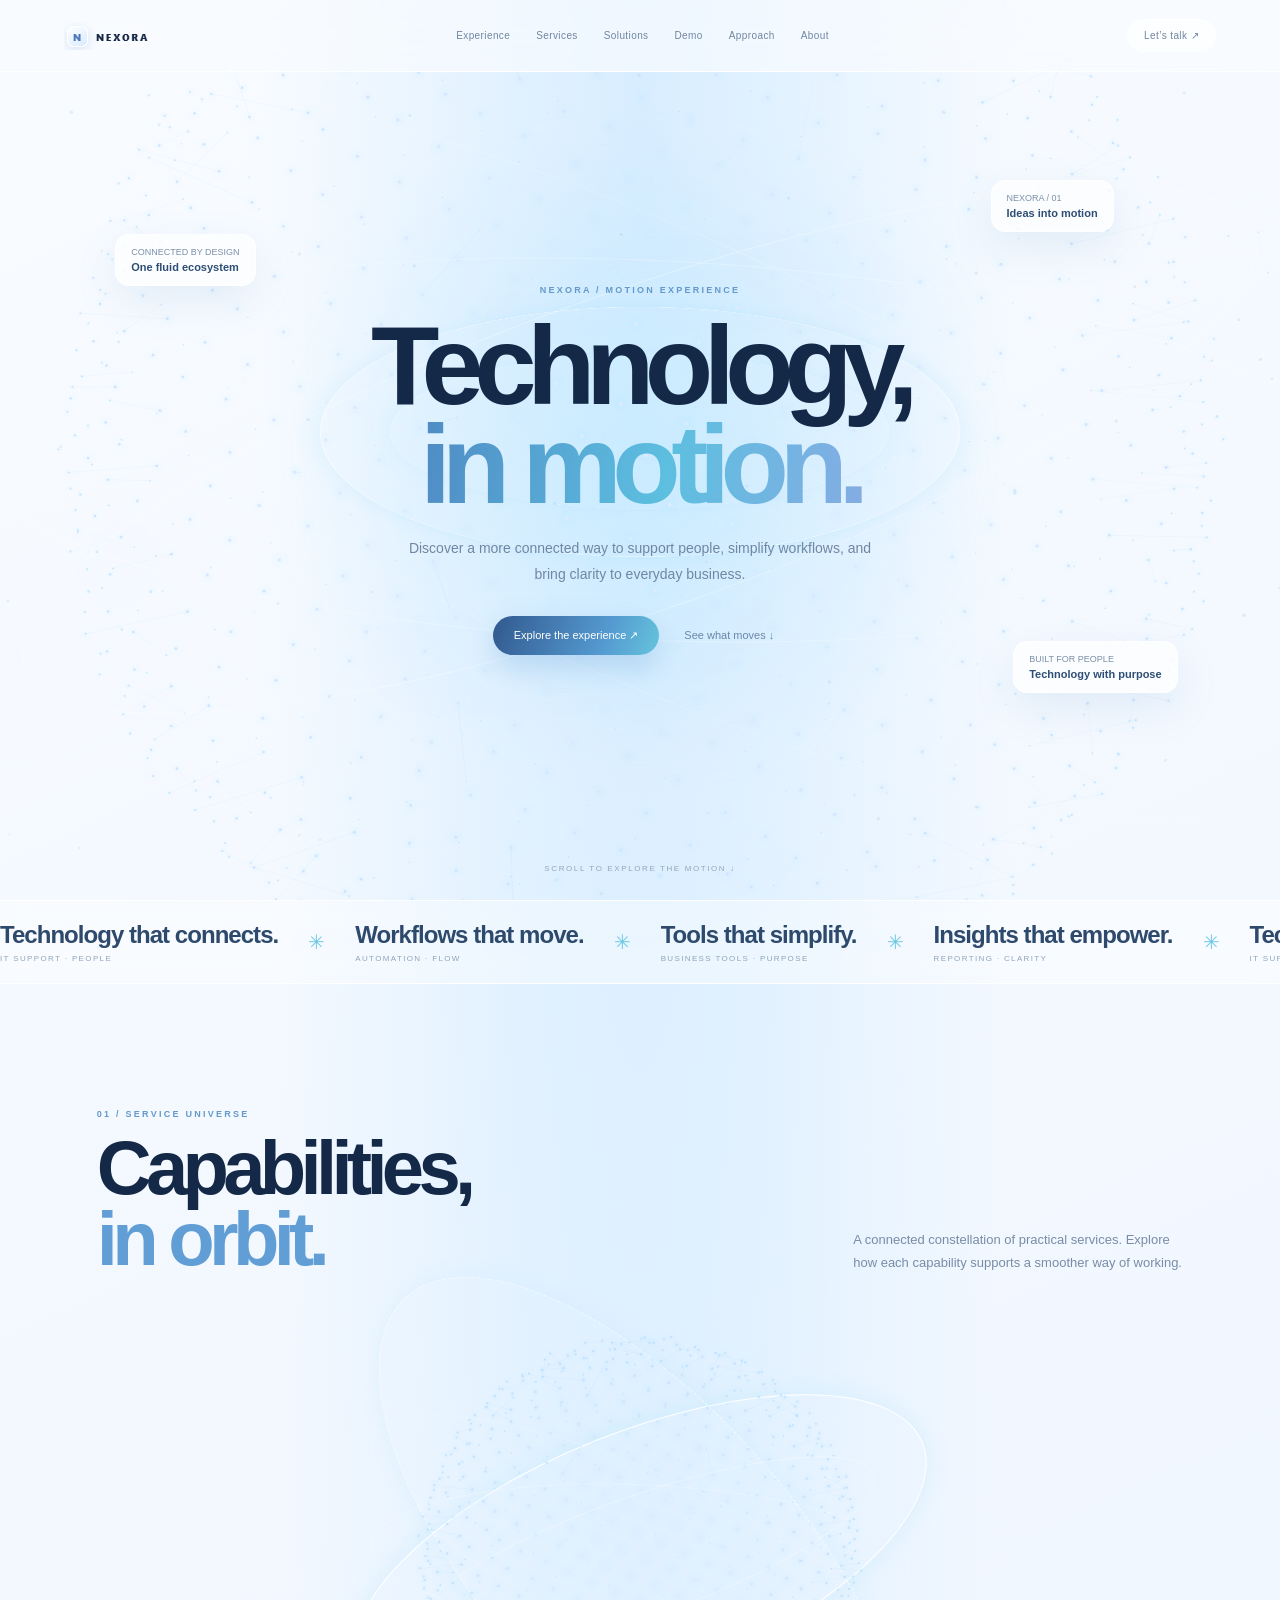
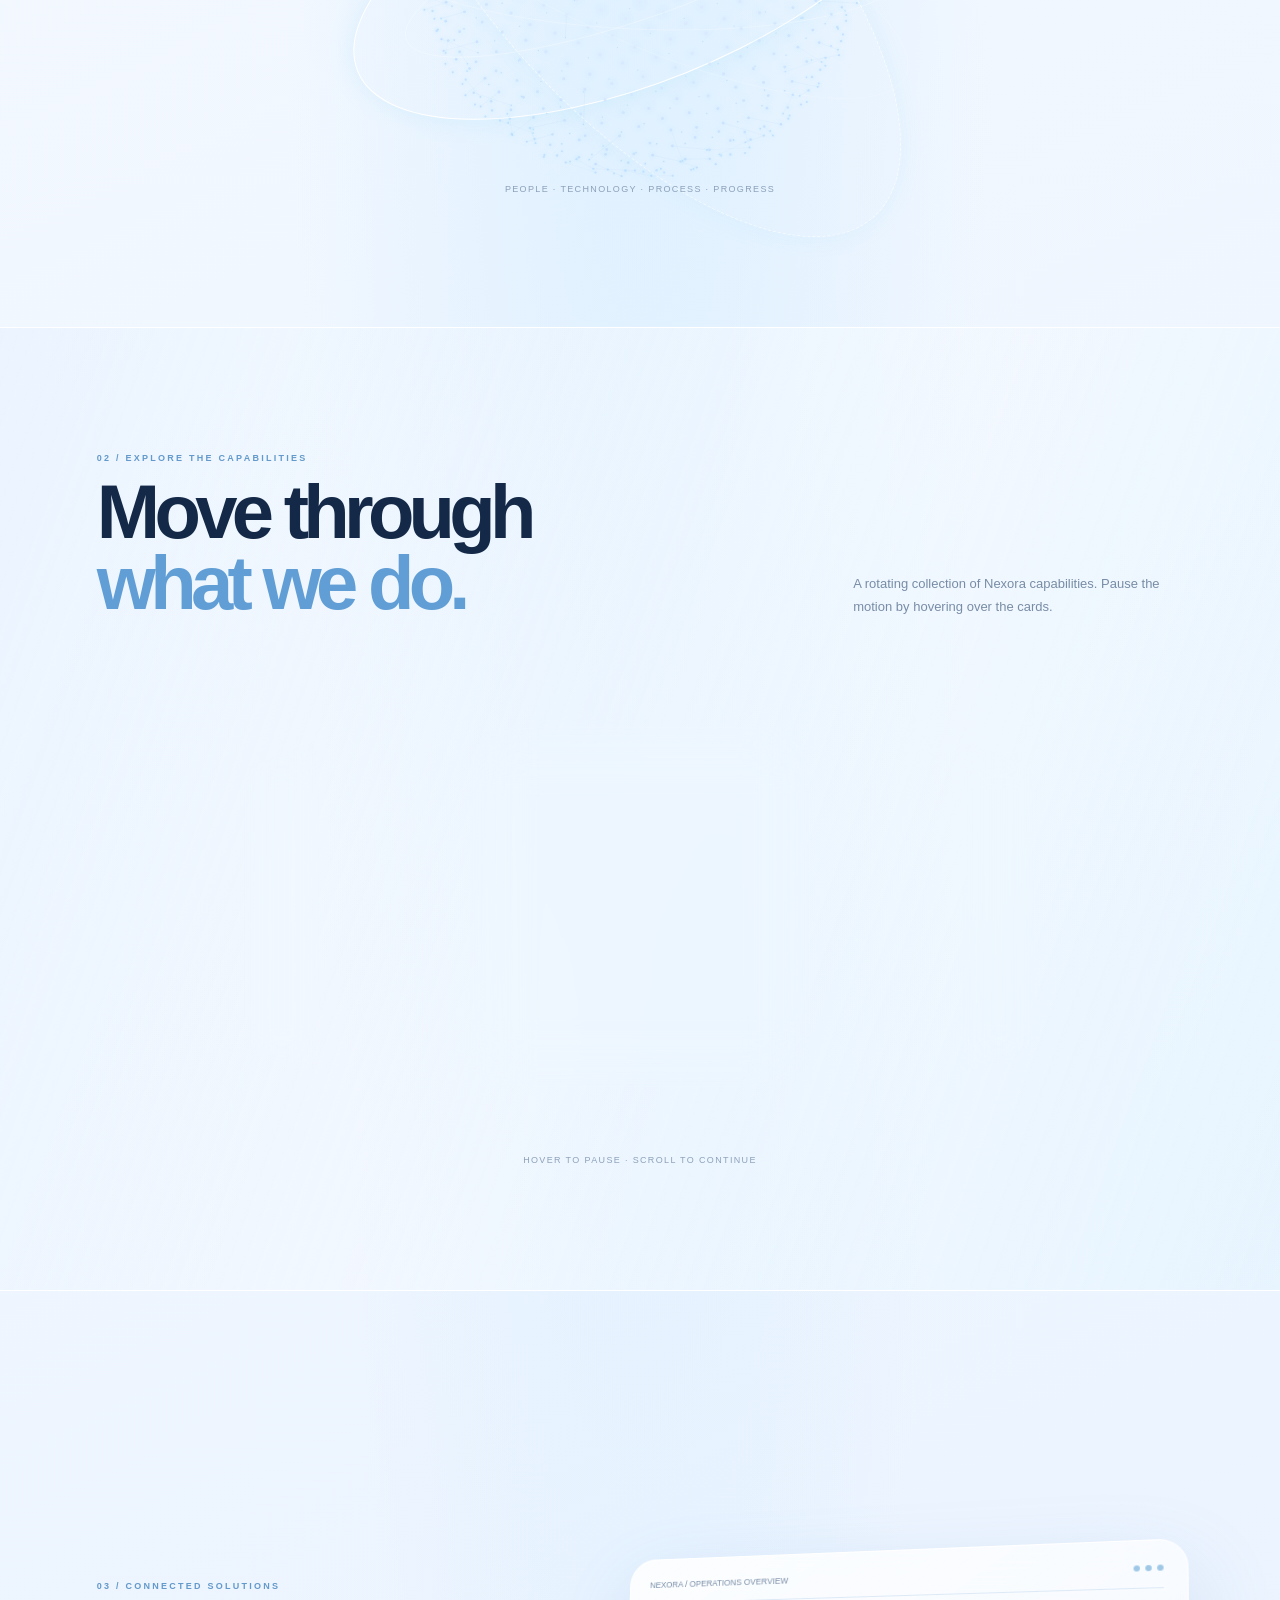
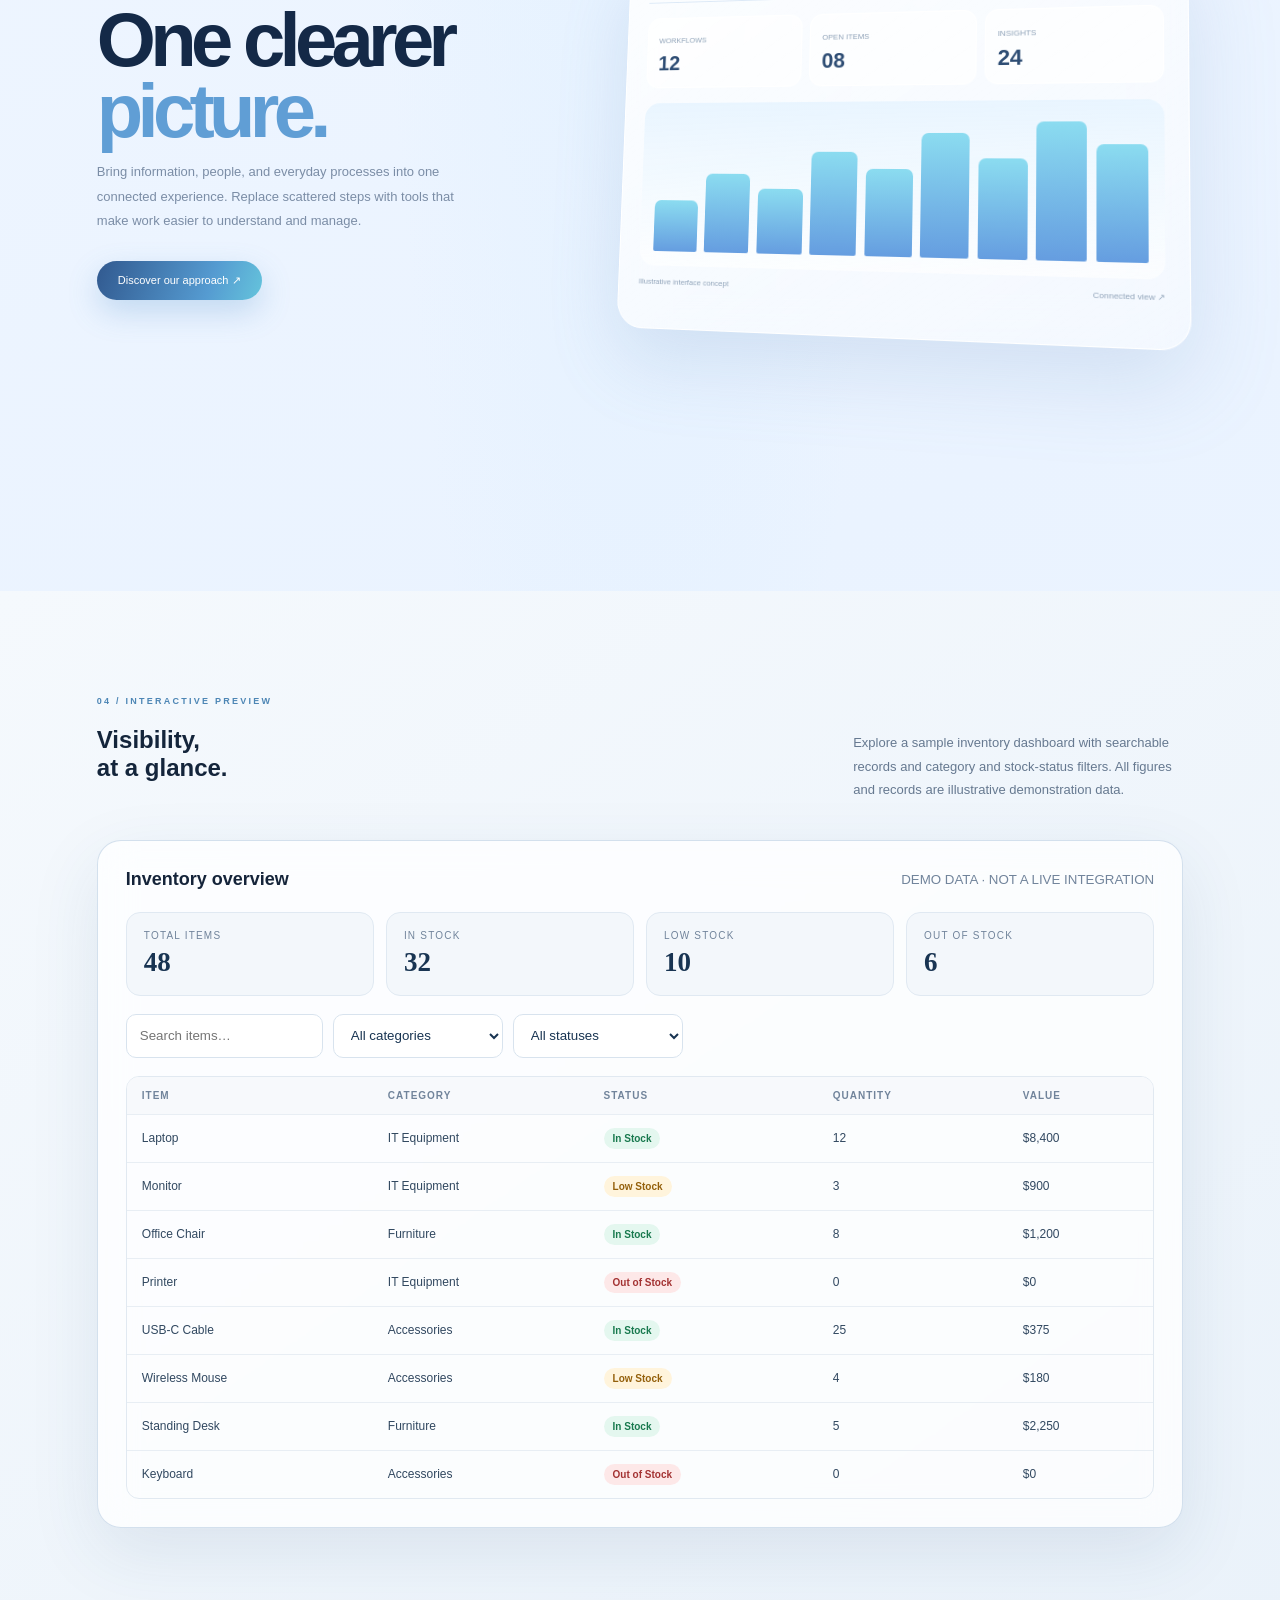
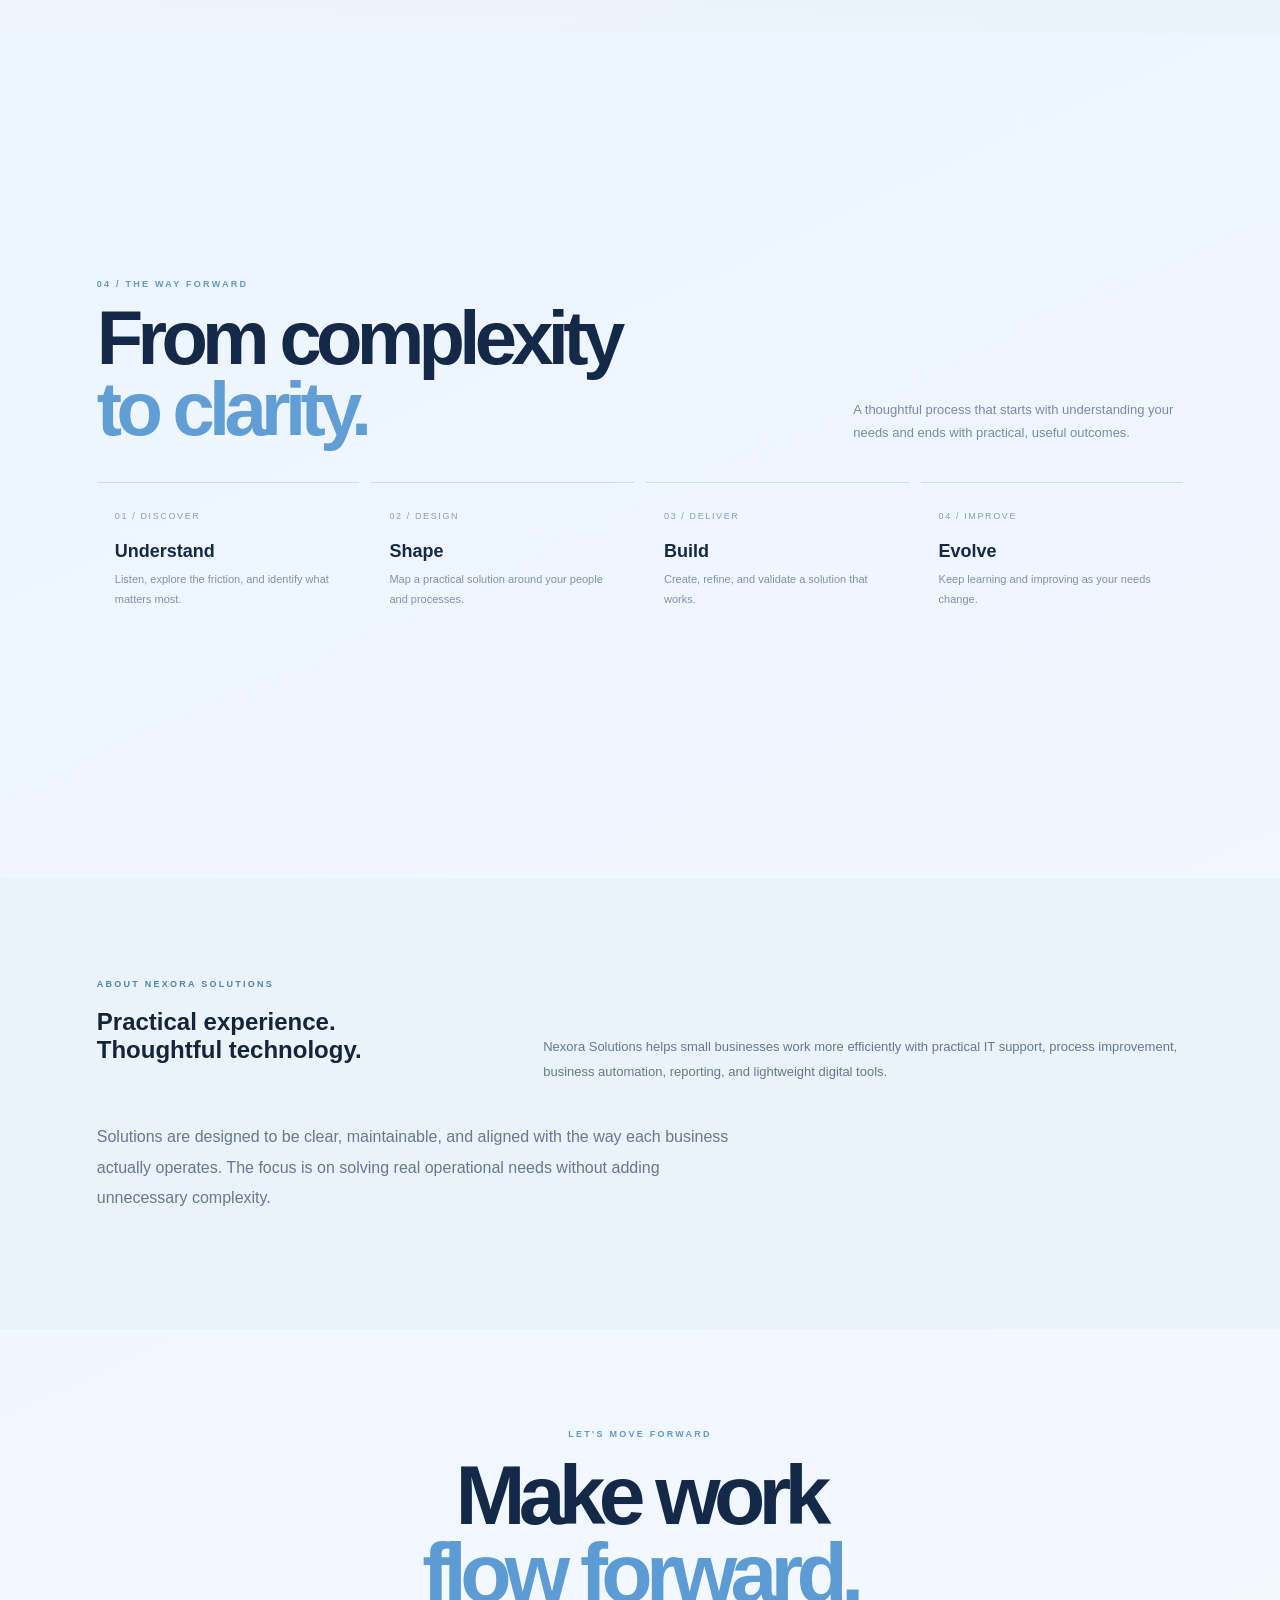
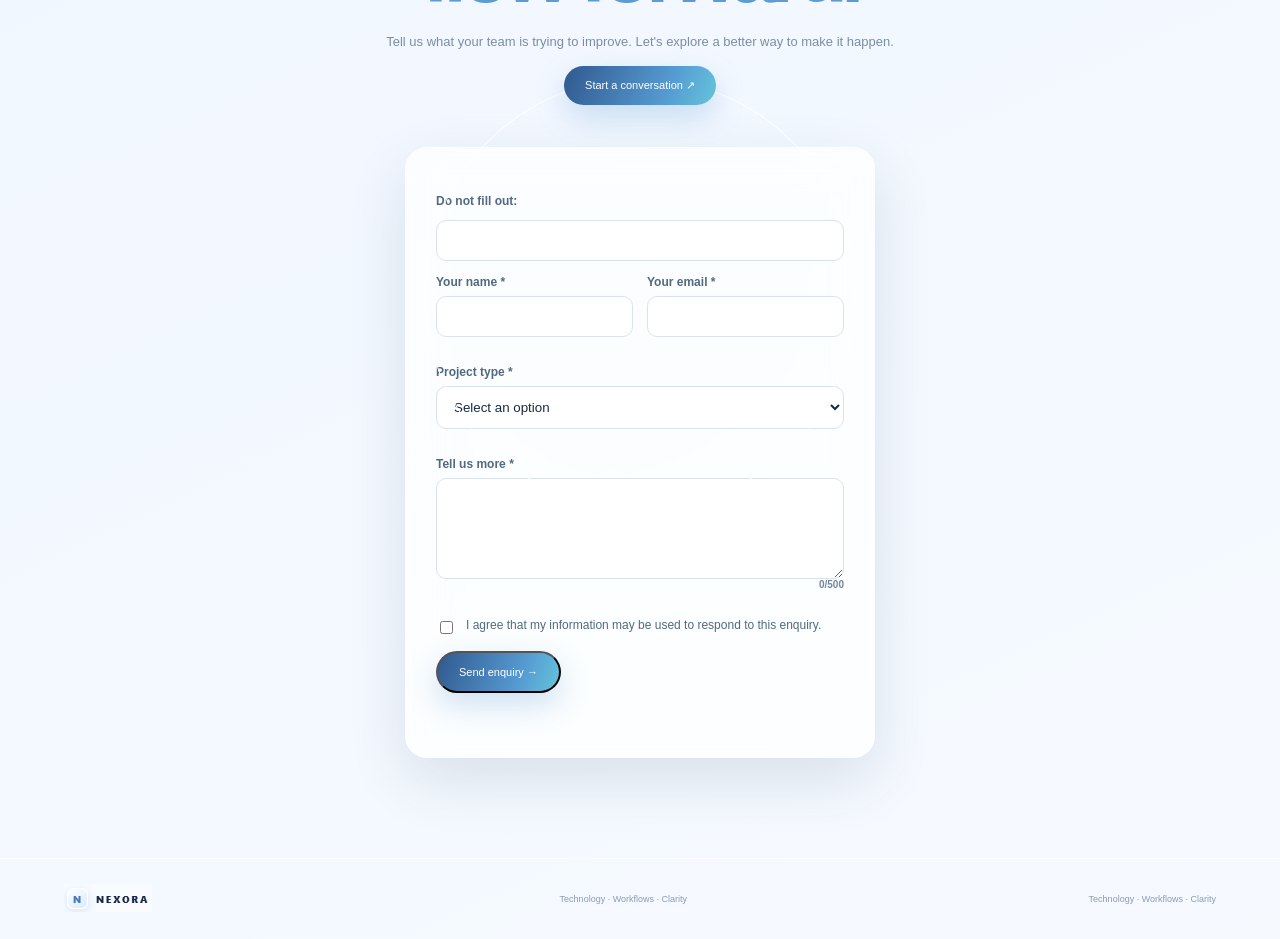
==== commit e65091e9: "Integrate motion-first experience with Nexora enquiry and inventory demos" ====
--- a/index.html
+++ b/index.html
@@ -1,45 +1,243 @@
-<!doctype html><html lang="en"><head><meta charset="utf-8"><meta name="viewport" content="width=device-width,initial-scale=1"><meta name="description" content="Nexora Solutions provides practical IT support, business automation, Microsoft 365 productivity solutions, dashboards and lightweight applications."><meta name="theme-color" content="#f5f5f7"><title>Nexora Solutions — Technology, thoughtfully applied</title><link rel="preconnect" href="https://fonts.googleapis.com"><link rel="preconnect" href="https://fonts.gstatic.com" crossorigin><link href="https://fonts.googleapis.com/css2?family=DM+Sans:wght@400;500;600;700&family=Manrope:wght@600;700;800&display=swap" rel="stylesheet"><link rel="stylesheet" href="styles.css"><script src="script.js" defer></script></head><body>
-<a class="skip" href="#main">Skip to content</a>
-<header class="header" id="top"><div class="container nav"><a class="brand" href="#top" aria-label="Nexora Solutions home"><img src="assets/nexora-logo-79fdc20d-c411-4925-9125-3f11d7f48e07.png" alt="Nexora Solutions" class="brand-logo"><span class="sr-only">Nexora Solutions</span></a><button class="menu" aria-expanded="false" aria-controls="navlinks"><span class="sr-only">Open navigation</span><i></i><i></i><i></i></button><nav id="navlinks" aria-label="Primary"><a class="active" href="#home">Home</a><a href="#services">Services</a><a href="#solutions">Solutions</a><a href="#showcase">Previews</a><a href="#process">Process</a><a href="#about">About</a><a href="#contact">Contact</a></nav><div class="nav-actions"><a class="mail" href="mailto:nexora-solutions2026@outlook.ph">nexora-solutions2026@outlook.ph</a><a class="btn small" href="#contact">Get in Touch →</a></div></div></header>
-<main id="main">
-<section class="hero grid-bg" id="home"><div class="container hero-grid"><div class="hero-copy reveal"><p class="eyebrow">Technology. People. Progress.</p><h1>Less Manual Work.<br><span>More Room to Grow.</span></h1><p class="lede">Practical IT solutions, smarter business tools, and workflow automation designed around the way your business works.</p><div class="actions"><a class="btn" href="#contact">Discuss Your Project →</a><a class="btn ghost" href="#services">Explore Our Services</a></div><ul class="benefits"><li>Work Smarter</li><li>Streamline Operations</li><li>Focus on Growth</li></ul></div>
-<div class="hero-art reveal" aria-label="Animated Nexora N symbol and official company identity">
-  <svg class="logo-filter-defs" aria-hidden="true" focusable="false"><filter id="nexora-bg-key" color-interpolation-filters="sRGB"><feColorMatrix type="matrix" values="1 0 0 0 0  0 1 0 0 0  0 0 1 0 0  0 0 1.6 0 -0.20"/></filter></svg>
-  <div class="hero-n-stage">
-    <span class="hero-n-orbit hero-n-orbit-a"></span><span class="hero-n-orbit hero-n-orbit-b"></span><span class="hero-n-orbit hero-n-orbit-c"></span>
-    <span class="hero-n-glass"></span>
-    <div class="hero-n-window"><img class="hero-n-mark" src="assets/nexora-logo-79fdc20d-c411-4925-9125-3f11d7f48e07.png" alt="Nexora N symbol with orbital swoosh"></div>
-    <span class="hero-n-node hero-n-node-a"></span><span class="hero-n-node hero-n-node-b"></span><span class="hero-n-node hero-n-node-c"></span>
-    <span class="hero-n-badge hero-n-badge-a"><i></i>OFFICIAL N MARK · HD</span>
-    <span class="hero-n-badge hero-n-badge-b">✦ &nbsp;BRAND-INSPIRED MOTION</span>
-    <span class="hero-n-badge hero-n-badge-c">NEXORA / DIGITAL SOLUTIONS</span>
-    <div class="hero-n-wordmark" aria-label="Nexora Solutions">NEXORA<span>SOLUTIONS</span></div>
+<!doctype html>
+<html lang="en"><head>
+<meta charset="utf-8"><meta name="viewport" content="width=device-width,initial-scale=1">
+<meta name="theme-color" content="#edf5ff">
+<title>Nexora — Motion-first 3D Experience</title>
+<style>
+:root{--ink:#142947;--muted:#7187a4;--blue:#5d9edb;--cyan:#75d9ed;--glass:rgba(255,255,255,.55);--line:rgba(255,255,255,.9);--ease:cubic-bezier(.2,.78,.2,1)}
+*{box-sizing:border-box}html{scroll-behavior:smooth;background:#edf5ff}body{margin:0;color:var(--ink);font-family:-apple-system,BlinkMacSystemFont,"SF Pro Display","Segoe UI",sans-serif;background:radial-gradient(ellipse at 50% 0%,#d7edff 0,transparent 42%),linear-gradient(155deg,#f8fbff,#eaf3ff 52%,#f6faff);overflow-x:hidden}
+a{color:inherit}#ambient{position:fixed;inset:0;width:100%;height:100%;z-index:0;pointer-events:none;opacity:.5}
+.progress{height:2px;position:fixed;z-index:40;top:0;left:0;width:0;background:linear-gradient(90deg,#79d9ed,#639de0,#a7dfff);box-shadow:0 0 15px #78d7ed}
+header{position:fixed;z-index:30;top:0;left:0;width:100%;height:72px;padding:0 5vw;display:flex;align-items:center;justify-content:space-between;background:#f8fbffb8;border-bottom:1px solid #fff;backdrop-filter:blur(24px)}
+.brand{width:94px;height:32px;display:flex;align-items:center}.brand img{width:88px;height:28px;object-fit:contain;object-position:left}
+nav{display:flex;gap:26px}nav a,.nav-cta{font-size:10px;text-decoration:none;color:#7185a1;letter-spacing:.04em}nav a:hover{color:#317fbe}.nav-cta{border:1px solid #fff;border-radius:30px;padding:10px 16px;background:#ffffffa8}
+main{position:relative;z-index:1}.wrap{max-width:1240px;margin:auto;padding-inline:6vw}.kicker{font-size:9px;font-weight:700;letter-spacing:.25em;text-transform:uppercase;color:#6399cb}
+.hero{min-height:100svh;display:grid;place-items:center;position:relative;padding:115px 20px 75px;text-align:center;overflow:hidden}
+.hero-copy{position:relative;z-index:3;max-width:820px;pointer-events:none}.hero h1{font-size:clamp(54px,9vw,112px);line-height:.88;letter-spacing:-.085em;font-weight:640;margin:22px 0}.hero h1 span{display:block;background:linear-gradient(100deg,#4c80bf,#5dbfe0 55%,#8da7e3);color:transparent;background-clip:text;-webkit-background-clip:text}
+.hero p{max-width:480px;margin:0 auto;color:#7186a2;font-size:14px;line-height:1.85}.hero-actions{display:flex;justify-content:center;gap:12px;margin-top:28px;pointer-events:auto}
+.btn{display:inline-flex;align-items:center;gap:8px;padding:13px 21px;border-radius:28px;background:linear-gradient(110deg,#31598f,#559bd1 68%,#65c4dc);color:#fff;text-decoration:none;font-size:11px;box-shadow:0 12px 30px #508dca44;transition:.3s}.btn:hover{transform:translateY(-4px);box-shadow:0 18px 36px #508dca66}.text-link{font-size:11px;color:#6886a8;text-decoration:none;padding:13px}
+.hero-orbit{position:absolute;width:min(75vw,780px);aspect-ratio:1;top:48%;left:50%;transform:translate(-50%,-50%);pointer-events:none}
+.hero-orbit:before,.hero-orbit:after{content:"";position:absolute;inset:9%;border:1px solid #ffffffad;border-radius:50%;transform:rotateX(67deg) rotateZ(-25deg);box-shadow:0 0 30px #8ddcf533}
+.hero-orbit:after{inset:18%;transform:rotateX(72deg) rotateZ(50deg);border-style:dashed;opacity:.65}
+#hero3d{position:absolute;inset:0;width:100%;height:100%;filter:drop-shadow(0 24px 40px #78a9d533)}
+.hero-glow{position:absolute;inset:18%;border-radius:50%;background:radial-gradient(circle,#b6e7ff7a,transparent 68%);filter:blur(28px);animation:pulse 6s ease-in-out infinite}
+@keyframes pulse{50%{transform:scale(1.18);opacity:.65}}
+.hero-hint{position:absolute;bottom:27px;left:50%;transform:translateX(-50%);font-size:8px;letter-spacing:.2em;text-transform:uppercase;color:#91a6bf;white-space:nowrap}
+.floating-label{position:absolute;z-index:4;padding:12px 15px;border:1px solid #fff;border-radius:14px;background:#ffffffa8;backdrop-filter:blur(18px);box-shadow:0 15px 40px #6c99c324;color:#7b8fa9;font-size:9px;text-align:left;animation:float 7s ease-in-out infinite}
+.floating-label b{display:block;color:#2e4e75;font-size:11px;margin-top:4px}.fl1{top:26%;left:9%}.fl2{right:8%;bottom:23%;animation-delay:-3s}.fl3{right:13%;top:20%;animation-delay:-1.5s}
+@keyframes float{50%{transform:translateY(-13px) rotate(1deg)}}
+.marquee{position:relative;z-index:2;overflow:hidden;padding:20px 0;border-block:1px solid #fff;background:#ffffff63;backdrop-filter:blur(15px)}
+.marquee-track{display:flex;width:max-content;animation:marquee 42s linear infinite}.marquee:hover .marquee-track{animation-play-state:paused}.marquee-set{display:flex;align-items:center;gap:30px;padding-right:30px;white-space:nowrap}.marquee strong{font-size:clamp(17px,2vw,24px);letter-spacing:-.04em;color:#2d496c}.marquee small{display:block;font-size:8px;letter-spacing:.17em;color:#8fa3bb;margin-top:5px}.spark{color:#6fc9e6;font-size:20px}
+@keyframes marquee{to{transform:translateX(-50%)}}
+.chapter{min-height:94vh;padding:125px 0;display:flex;align-items:center;position:relative;overflow:hidden}.chapter-inner{width:100%;position:relative;z-index:2}
+.chapter-head{display:flex;align-items:end;justify-content:space-between;gap:30px;margin-bottom:38px}.chapter h2{font-size:clamp(42px,6vw,76px);line-height:.93;letter-spacing:-.075em;margin:14px 0 0;font-weight:630}.chapter h2 span{color:#609ed5}.chapter-intro{max-width:330px;color:#788ca6;font-size:13px;line-height:1.8;margin:0}
+.globe-section{min-height:100vh}.globe-stage{height:490px;position:relative;perspective:1100px;display:grid;place-items:center}
+.globe-ring{position:absolute;width:min(68vw,610px);height:min(30vw,250px);border:1px solid #fff;border-radius:50%;transform:rotate(-22deg);box-shadow:0 0 25px #8bdaf033;animation:ringturn 22s linear infinite}
+.globe-ring.r2{width:min(76vw,700px);height:min(40vw,310px);transform:rotate(48deg);animation-duration:30s;animation-direction:reverse;border-style:dashed;opacity:.6}
+@keyframes ringturn{to{rotate:360deg}}
+#globe{position:absolute;width:min(100%,650px);height:100%;inset:0;margin:auto}
+.globe-caption{position:absolute;bottom:8px;left:50%;transform:translateX(-50%);font-size:9px;color:#8ba0b9;letter-spacing:.15em;white-space:nowrap}
+.service-section{background:linear-gradient(110deg,#e6f2ff8c,#ffffff55,#e2f5ff80);border-block:1px solid #fff}
+.service-stage{height:500px;position:relative;perspective:1300px;overflow:hidden;display:grid;place-items:center}
+.service-wheel{position:relative;width:310px;height:350px;transform-style:preserve-3d;animation:wheel 26s linear infinite}
+.service-wheel:hover{animation-play-state:paused}
+@keyframes wheel{to{transform:rotateY(360deg)}}
+.service-card{position:absolute;left:50%;top:50%;width:245px;min-height:260px;padding:24px;border-radius:25px;border:1px solid #fff;background:linear-gradient(145deg,#ffffffd9,#ffffff75);box-shadow:0 24px 60px #7097c42a,inset 0 1px #fff;backdrop-filter:blur(20px);transform-style:preserve-3d;backface-visibility:hidden;display:flex;flex-direction:column;justify-content:space-between}
+.service-card:nth-child(1){transform:translate(-50%,-50%) rotateY(0) translateZ(360px)}.service-card:nth-child(2){transform:translate(-50%,-50%) rotateY(60deg) translateZ(360px)}.service-card:nth-child(3){transform:translate(-50%,-50%) rotateY(120deg) translateZ(360px)}.service-card:nth-child(4){transform:translate(-50%,-50%) rotateY(180deg) translateZ(360px)}.service-card:nth-child(5){transform:translate(-50%,-50%) rotateY(240deg) translateZ(360px)}.service-card:nth-child(6){transform:translate(-50%,-50%) rotateY(300deg) translateZ(360px)}
+.service-card .num{font-size:9px;letter-spacing:.2em;color:#8ba4c1}.service-card .glyph{font-size:34px;color:#69b9dd}.service-card h3{font-size:20px;line-height:1.1;letter-spacing:-.04em;margin:20px 0 8px}.service-card p{font-size:11px;line-height:1.7;color:#8293a9;margin:0}
+.service-tip{text-align:center;color:#8da1ba;font-size:9px;letter-spacing:.15em;margin-top:-2px}
+.solution-section{min-height:100vh}.solution-layout{display:grid;grid-template-columns:.85fr 1.15fr;gap:50px;align-items:center}.solution-copy p{font-size:13px;line-height:1.9;color:#7b8da6;max-width:390px}.solution-copy .btn{margin-top:14px}
+.solution-window{height:440px;position:relative;perspective:1000px}.solution-panel{position:absolute;inset:25px 5px 25px 15px;border:1px solid #fff;border-radius:28px;background:linear-gradient(145deg,#ffffffd9,#ffffff70);box-shadow:0 30px 80px #6d94c333;backdrop-filter:blur(24px);padding:22px;transform:rotateY(-12deg) rotateX(5deg);animation:panelfloat 8s ease-in-out infinite}
+@keyframes panelfloat{50%{transform:rotateY(-5deg) rotateX(1deg) translateY(-12px)}}
+.panel-top{display:flex;justify-content:space-between;align-items:center;font-size:9px;color:#7a8ea8;border-bottom:1px solid #dce9f7;padding-bottom:14px}.dots{display:flex;gap:5px}.dots i{width:6px;height:6px;border-radius:50%;background:#9fc8e7}
+.panel-stats{display:grid;grid-template-columns:repeat(3,1fr);gap:8px;margin:16px 0}.panel-stat{background:#ffffffa8;border:1px solid #fff;border-radius:13px;padding:12px}.panel-stat small{font-size:8px;color:#8da0b7}.panel-stat b{display:block;font-size:22px;color:#2e4d74;margin-top:5px}
+.bars{height:170px;display:flex;align-items:end;gap:8px;padding:15px;border-radius:16px;background:linear-gradient(180deg,#e9f5ff,#ffffff9c)}.bars i{flex:1;border-radius:7px 7px 2px 2px;background:linear-gradient(180deg,#8bdcf0,#659de0);height:var(--h);transform-origin:bottom;animation:rise 1.5s var(--ease) both;animation-delay:calc(var(--i)*90ms)}@keyframes rise{from{transform:scaleY(.05)}to{transform:scaleY(1)}}
+.panel-note{font-size:8px;color:#90a3b9;margin-top:12px;display:flex;justify-content:space-between}
+.process{display:grid;grid-template-columns:repeat(4,1fr);gap:12px}.process-item{padding:22px 18px;border-top:1px solid #c7dff4;transition:transform .4s}.process-item:hover{transform:translateY(-8px)}.process-item small{font-size:9px;letter-spacing:.18em;color:#83a0c2}.process-item h3{font-size:18px;margin:18px 0 8px}.process-item p{font-size:11px;line-height:1.8;color:#8392a8;margin:0}
+.contact{min-height:65vh;display:grid;place-items:center;text-align:center;padding:100px 20px;position:relative;overflow:hidden}.contact:before,.contact:after{content:"";position:absolute;width:430px;height:430px;border:1px solid #fff;border-radius:50%;animation:contactring 8s ease-out infinite}.contact:after{animation-delay:4s}@keyframes contactring{0%{transform:scale(.55);opacity:0}25%{opacity:.7}100%{transform:scale(1.5);opacity:0}}
+.contact-content{position:relative;z-index:2}.contact h2{font-size:clamp(44px,7vw,84px);line-height:.92;letter-spacing:-.08em;margin:18px 0}.contact h2 span{color:#5d9bd5}.contact p{font-size:13px;color:#7b8da5;line-height:1.8}
+footer{position:relative;z-index:2;display:flex;align-items:center;justify-content:space-between;padding:25px 5vw;border-top:1px solid #fff;color:#8a9cb3;font-size:9px}.footbrand{width:94px;height:30px}.footbrand img{width:88px;height:28px;object-fit:contain;object-position:left}
+.reveal{opacity:0;transform:translateY(32px);filter:blur(3px);transition:opacity .85s var(--ease),transform .85s var(--ease),filter .85s}.reveal.visible{opacity:1;transform:none;filter:none}
+@media(max-width:850px){nav{gap:13px}.chapter-head{display:block}.chapter-intro{margin-top:18px}.solution-layout{grid-template-columns:1fr;gap:20px}.solution-window{height:390px}.service-wheel{transform:scale(.8);animation-duration:32s}.globe-stage{height:390px}}
+@media(max-width:600px){header{height:64px;padding:0 17px}nav{display:none}.progress{top:64px}.hero{min-height:95svh;padding-top:95px}.hero h1{font-size:58px}.hero p{font-size:12px}.floating-label{font-size:8px;padding:9px 11px}.fl1{left:2%;top:23%}.fl2{right:2%;bottom:20%}.fl3{right:4%;top:16%}.hero-orbit{width:110vw;top:47%}.chapter{min-height:auto;padding:85px 0}.chapter h2{font-size:48px}.globe-stage{height:330px}.service-stage{height:380px;perspective:850px}.service-wheel{transform:scale(.57);animation-duration:36s}.solution-window{height:315px}.solution-panel{inset:12px 0;padding:13px}.bars{height:105px}.process{grid-template-columns:repeat(2,1fr)}.process-item{padding:16px 10px}.contact{min-height:55vh}footer{flex-wrap:wrap;gap:12px}}
+@media(prefers-reduced-motion:reduce){html{scroll-behavior:auto}*,*:before,*:after{animation-duration:.01ms!important;animation-iteration-count:1!important;transition-duration:.01ms!important}.reveal{opacity:1;transform:none;filter:none}}
+
+/* Integrated Nexora content and working demo components */
+.content-chapter{position:relative;padding:105px 0;background:linear-gradient(145deg,#f5f9fd,#eaf2fa);color:#15243a;overflow:hidden}
+.content-chapter .kicker{color:#4d86b5}.content-chapter h2{color:#14253b}
+.content-chapter .chapter-intro{color:#667990}
+.inventory-shell{margin-top:34px;padding:28px;border:1px solid rgba(116,157,194,.3);border-radius:24px;background:rgba(255,255,255,.76);box-shadow:0 24px 70px rgba(35,76,117,.1);backdrop-filter:blur(18px)}
+.inventory-top{display:flex;justify-content:space-between;gap:16px;align-items:center;margin-bottom:22px}
+.inventory-top strong{font:700 18px Manrope,sans-serif}.inventory-top small{color:#71849b}
+.inventory-stats{display:grid;grid-template-columns:repeat(4,1fr);gap:12px;margin-bottom:18px}
+.inventory-stat{padding:17px;border-radius:14px;background:#f3f7fb;border:1px solid #e0e9f2}
+.inventory-stat small{display:block;color:#71849b;font-size:10px;letter-spacing:.12em;text-transform:uppercase}
+.inventory-stat b{display:block;font:700 27px Manrope;color:#183452;margin-top:6px}
+.inventory-controls{display:flex;gap:10px;flex-wrap:wrap;margin:18px 0}
+.inventory-controls input,.inventory-controls select{min-height:44px;padding:10px 13px;border:1px solid #d8e3ee;border-radius:10px;background:#fff;color:#183452;min-width:170px}
+.inventory-table-wrap{overflow:auto;border:1px solid #e1e9f1;border-radius:13px}
+.inventory-table{width:100%;border-collapse:collapse;min-width:560px;text-align:left}
+.inventory-table th,.inventory-table td{padding:13px 15px;border-bottom:1px solid #e8eef4;font-size:12px}
+.inventory-table th{color:#71849b;background:#f7f9fc;font-size:10px;letter-spacing:.1em;text-transform:uppercase}
+.inventory-table td{color:#314860}.inventory-table tr:last-child td{border-bottom:0}
+.stock-status{display:inline-block;padding:5px 9px;border-radius:30px;font-size:10px;font-weight:700}
+.stock-status.in{background:#e4f7ef;color:#18794e}.stock-status.low{background:#fff4dc;color:#94600b}.stock-status.out{background:#fde8e8;color:#a33232}
+#inventory-empty{padding:22px;text-align:center;color:#71849b;font-size:13px}
+.about-band{padding:100px 0;background:#eaf2fa;color:#14253b}
+.about-band .kicker{color:#4d86b5}.about-band h2{color:#14253b}.about-band p{max-width:640px;color:#667990;line-height:1.9}
+.contact-form-wrap{max-width:760px;margin:42px auto 0;padding:30px;text-align:left;border:1px solid rgba(255,255,255,.4);border-radius:22px;background:rgba(255,255,255,.72);box-shadow:0 22px 60px rgba(18,47,77,.12);color:#172b43;backdrop-filter:blur(18px)}
+.contact-form-wrap label{display:block;margin:0 0 14px;font-size:12px;font-weight:700;color:#526981}
+.contact-form-wrap input:not([type=checkbox]),.contact-form-wrap select,.contact-form-wrap textarea{display:block;width:100%;margin-top:7px;padding:12px 13px;border:1px solid #d9e3ed;border-radius:10px;background:#fff;color:#172b43}
+.contact-form-wrap .form-row{display:grid;grid-template-columns:1fr 1fr;gap:14px}
+.contact-form-wrap .consent{display:flex;align-items:flex-start;gap:10px;font-weight:500}.contact-form-wrap .consent input{margin-top:3px}
+.contact-form-wrap .error{display:block;min-height:14px;color:#b42332;font-size:10px}.contact-form-wrap .count{display:block;text-align:right;color:#75869a;font-size:10px}
+.contact-form-wrap .feedback{min-height:22px;margin-top:12px;font-size:12px}.contact-form-wrap .feedback.success{color:#18794e}.contact-form-wrap .feedback.fail{color:#b42332}
+.contact-form-wrap .invalid{border-color:#c63b48!important}
+.contact-form-wrap .btn{cursor:pointer}.contact-form-wrap .btn:disabled{opacity:.6;cursor:wait}
+@media(max-width:650px){.inventory-stats{grid-template-columns:repeat(2,1fr)}.inventory-shell{padding:16px}.inventory-top{align-items:flex-start;flex-direction:column}.contact-form-wrap{padding:18px}.contact-form-wrap .form-row{grid-template-columns:1fr}}
+
+</style></head><body>
+<canvas id="ambient"></canvas><div class="progress" id="progress"></div>
+<header><a class="brand" href="#" aria-label="Nexora home"><img src="[data-uri]" alt="NEXORA"></a><nav><a href="#experience">Experience</a><a href="#services">Services</a><a href="#solutions">Solutions</a><a href="#demo">Demo</a><a href="#approach">Approach</a><a href="#about">About</a></nav><a class="nav-cta" href="#contact">Let’s talk ↗</a></header>
+<main>
+<section class="hero" id="experience">
+ <div class="hero-glow"></div><div class="hero-orbit"></div><canvas id="hero3d" aria-label="Animated 3D particle globe"></canvas>
+ <div class="floating-label fl1">CONNECTED BY DESIGN<b>One fluid ecosystem</b></div><div class="floating-label fl2">BUILT FOR PEOPLE<b>Technology with purpose</b></div><div class="floating-label fl3">NEXORA / 01<b>Ideas into motion</b></div>
+ <div class="hero-copy"><div class="kicker">NEXORA / MOTION EXPERIENCE</div><h1>Technology,<span>in motion.</span></h1><p>Discover a more connected way to support people, simplify workflows, and bring clarity to everyday business.</p><div class="hero-actions"><a class="btn" href="#services">Explore the experience ↗</a><a class="text-link" href="#solutions">See what moves ↓</a></div></div>
+ <div class="hero-hint">Scroll to explore the motion ↓</div>
+</section>
+<section class="marquee"><div class="marquee-track">
+ <div class="marquee-set"><div><strong>Technology that connects.</strong><small>IT SUPPORT · PEOPLE</small></div><span class="spark">✳</span><div><strong>Workflows that move.</strong><small>AUTOMATION · FLOW</small></div><span class="spark">✳</span><div><strong>Tools that simplify.</strong><small>BUSINESS TOOLS · PURPOSE</small></div><span class="spark">✳</span><div><strong>Insights that empower.</strong><small>REPORTING · CLARITY</small></div><span class="spark">✳</span></div>
+ <div class="marquee-set" aria-hidden="true"><div><strong>Technology that connects.</strong><small>IT SUPPORT · PEOPLE</small></div><span class="spark">✳</span><div><strong>Workflows that move.</strong><small>AUTOMATION · FLOW</small></div><span class="spark">✳</span><div><strong>Tools that simplify.</strong><small>BUSINESS TOOLS · PURPOSE</small></div><span class="spark">✳</span><div><strong>Insights that empower.</strong><small>REPORTING · CLARITY</small></div><span class="spark">✳</span></div>
+</div></section>
+<section class="chapter globe-section" id="services">
+ <div class="wrap chapter-inner"><div class="chapter-head reveal"><div><div class="kicker">01 / SERVICE UNIVERSE</div><h2>Capabilities,<br><span>in orbit.</span></h2></div><p class="chapter-intro">A connected constellation of practical services. Explore how each capability supports a smoother way of working.</p></div>
+ <div class="globe-stage"><div class="globe-ring"></div><div class="globe-ring r2"></div><canvas id="globe"></canvas><div class="globe-caption">PEOPLE · TECHNOLOGY · PROCESS · PROGRESS</div></div>
+ </div>
+</section>
+<section class="chapter service-section">
+ <div class="wrap chapter-inner"><div class="chapter-head reveal"><div><div class="kicker">02 / EXPLORE THE CAPABILITIES</div><h2>Move through<br><span>what we do.</span></h2></div><p class="chapter-intro">A rotating collection of Nexora capabilities. Pause the motion by hovering over the cards.</p></div>
+ <div class="service-stage"><div class="service-wheel">
+  <article class="service-card"><span class="num">01 / SUPPORT</span><span class="glyph">⌁</span><div><h3>IT Support & Troubleshooting</h3><p>Responsive technical support that helps your people stay productive.</p></div></article>
+  <article class="service-card"><span class="num">02 / AUTOMATE</span><span class="glyph">↗</span><div><h3>Workflow Automation</h3><p>Connect repetitive steps, approvals, and processes into smoother journeys.</p></div></article>
+  <article class="service-card"><span class="num">03 / BUILD</span><span class="glyph">◇</span><div><h3>Custom Business Tools</h3><p>Purpose-built applications shaped around everyday business needs.</p></div></article>
+  <article class="service-card"><span class="num">04 / UNDERSTAND</span><span class="glyph">⌗</span><div><h3>Reporting & Dashboards</h3><p>Turn operational data into clearer views and confident decisions.</p></div></article>
+  <article class="service-card"><span class="num">05 / ENABLE</span><span class="glyph">✳</span><div><h3>Microsoft 365 Productivity</h3><p>Get more from the tools your teams already know and use.</p></div></article>
+  <article class="service-card"><span class="num">06 / DELIVER</span><span class="glyph">⟡</span><div><h3>Lightweight Applications</h3><p>Simple digital experiences shaped around real business needs.</p></div></article>
+ </div></div><div class="service-tip">HOVER TO PAUSE · SCROLL TO CONTINUE</div>
+ </div>
+</section>
+<section class="chapter solution-section" id="solutions">
+ <div class="wrap chapter-inner solution-layout"><div class="solution-copy reveal"><div class="kicker">03 / CONNECTED SOLUTIONS</div><h2>One clearer<br><span>picture.</span></h2><p>Bring information, people, and everyday processes into one connected experience. Replace scattered steps with tools that make work easier to understand and manage.</p><a class="btn" href="#approach">Discover our approach ↗</a></div>
+ <div class="solution-window reveal"><div class="solution-panel"><div class="panel-top"><span>NEXORA / OPERATIONS OVERVIEW</span><span class="dots"><i></i><i></i><i></i></span></div><div class="panel-stats"><div class="panel-stat"><small>WORKFLOWS</small><b>12</b></div><div class="panel-stat"><small>OPEN ITEMS</small><b>08</b></div><div class="panel-stat"><small>INSIGHTS</small><b>24</b></div></div><div class="bars"><i style="--h:38%;--i:0"></i><i style="--h:58%;--i:1"></i><i style="--h:47%;--i:2"></i><i style="--h:74%;--i:3"></i><i style="--h:62%;--i:4"></i><i style="--h:88%;--i:5"></i><i style="--h:70%;--i:6"></i><i style="--h:96%;--i:7"></i><i style="--h:80%;--i:8"></i></div><div class="panel-note"><span>Illustrative interface concept</span><span>Connected view ↗</span></div></div></div>
+ </div>
+</section>
+
+<section class="content-chapter" id="demo">
+ <div class="wrap chapter-inner">
+  <div class="chapter-head reveal"><div><div class="kicker">04 / INTERACTIVE PREVIEW</div><h2>Visibility,<br><span>at a glance.</span></h2></div><p class="chapter-intro">Explore a sample inventory dashboard with searchable records and category and stock-status filters. All figures and records are illustrative demonstration data.</p></div>
+  <div class="inventory-shell reveal">
+   <div class="inventory-top"><strong>Inventory overview</strong><small>DEMO DATA · NOT A LIVE INTEGRATION</small></div>
+   <div class="inventory-stats"><div class="inventory-stat"><small>Total items</small><b>48</b></div><div class="inventory-stat"><small>In stock</small><b>32</b></div><div class="inventory-stat"><small>Low stock</small><b>10</b></div><div class="inventory-stat"><small>Out of stock</small><b>6</b></div></div>
+   <div class="inventory-controls"><input id="inventory-search" type="search" placeholder="Search items…" aria-label="Search inventory"><select id="category-filter" aria-label="Filter category"><option value="all">All categories</option><option>IT Equipment</option><option>Furniture</option><option>Accessories</option></select><select id="status-filter" aria-label="Filter status"><option value="all">All statuses</option><option>In Stock</option><option>Low Stock</option><option>Out of Stock</option></select></div>
+   <div class="inventory-table-wrap"><table class="inventory-table"><thead><tr><th>Item</th><th>Category</th><th>Status</th><th>Quantity</th><th>Value</th></tr></thead><tbody id="inventory-body"></tbody></table><p id="inventory-empty" hidden>No sample records match the filters.</p></div>
   </div>
-  <span class="art-caption">OFFICIAL COMPANY MARK</span><span class="hero-art-index">TECHNOLOGY, THOUGHTFULLY APPLIED</span>
-</div></div><a class="scroll-cue" href="#services" aria-label="Scroll to explore services"><span>SCROLL TO EXPLORE</span><i aria-hidden="true"></i></a></section>
-<div class="marquee-wrap" aria-label="Nexora services">
-  <div class="marquee-track">
-    <div class="marquee-group">
-      <span>REPORTING &amp; INSIGHTS <b aria-hidden="true">✦</b></span><span>MICROSOFT 365 <b aria-hidden="true">✦</b></span><span>IT SUPPORT <b aria-hidden="true">✦</b></span><span>BUSINESS AUTOMATION <b aria-hidden="true">✦</b></span><span>SMARTER TOOLS <b aria-hidden="true">✦</b></span>
-    </div>
-    <div class="marquee-group" aria-hidden="true">
-      <span>REPORTING &amp; INSIGHTS <b>✦</b></span><span>MICROSOFT 365 <b>✦</b></span><span>IT SUPPORT <b>✦</b></span><span>BUSINESS AUTOMATION <b>✦</b></span><span>SMARTER TOOLS <b>✦</b></span>
-    </div>
+ </div>
+</section>
+<section class="chapter" id="approach"><div class="wrap chapter-inner"><div class="chapter-head reveal"><div><div class="kicker">04 / THE WAY FORWARD</div><h2>From complexity<br><span>to clarity.</span></h2></div><p class="chapter-intro">A thoughtful process that starts with understanding your needs and ends with practical, useful outcomes.</p></div>
+ <div class="process"><article class="process-item reveal"><small>01 / DISCOVER</small><h3>Understand</h3><p>Listen, explore the friction, and identify what matters most.</p></article><article class="process-item reveal"><small>02 / DESIGN</small><h3>Shape</h3><p>Map a practical solution around your people and processes.</p></article><article class="process-item reveal"><small>03 / DELIVER</small><h3>Build</h3><p>Create, refine, and validate a solution that works.</p></article><article class="process-item reveal"><small>04 / IMPROVE</small><h3>Evolve</h3><p>Keep learning and improving as your needs change.</p></article></div>
+ </div></section>
+
+<section class="about-band" id="about"><div class="wrap chapter-inner"><div class="chapter-head reveal"><div><div class="kicker">ABOUT NEXORA SOLUTIONS</div><h2>Practical experience.<br><span>Thoughtful technology.</span></h2></div><p class="chapter-intro">Nexora Solutions helps small businesses work more efficiently with practical IT support, process improvement, business automation, reporting, and lightweight digital tools.</p></div><div class="reveal"><p>Solutions are designed to be clear, maintainable, and aligned with the way each business actually operates. The focus is on solving real operational needs without adding unnecessary complexity.</p></div></div></section>
+<section class="contact" id="contact"><div class="contact-content reveal"><div class="kicker">LET'S MOVE FORWARD</div><h2>Make work<br><span>flow forward.</span></h2><p>Tell us what your team is trying to improve. Let's explore a better way to make it happen.</p><a class="btn" href="mailto:nexora-solutions2026@outlook.ph?subject=Let's%20talk%20about%20Nexora">Start a conversation ↗</a></div>
+<div class="contact-form-wrap reveal">
+ <form id="project-form" name="project-enquiry" method="POST" action="/" data-netlify="true" netlify-honeypot="bot-field" novalidate>
+  <input type="hidden" name="form-name" value="project-enquiry">
+  <input type="hidden" name="subject" value="Nexora Solutions | New Project Enquiry | Ref: %{submissionId}">
+  <p class="sr-only"><label>Do not fill out: <input name="bot-field"></label></p>
+  <div class="form-row">
+   <label>Your name *<input name="name" autocomplete="name" required minlength="2"><small class="error"></small></label>
+   <label>Your email *<input name="email" type="email" autocomplete="email" required><small class="error"></small></label>
   </div>
-</div>
-<section class="services grid-bg" id="services"><div class="container"><div class="section-head reveal"><div><p class="eyebrow">Our services</p><h2>Practical <span>IT Solutions</span><br>for Real Business Needs</h2></div><p>Focused technology that helps small businesses reduce friction, improve visibility and work efficiently.</p></div><div class="service-grid">
-<article class="service reveal"><div class="icon">⌁</div><h3>IT Support & Troubleshooting</h3><p>Resolve office IT issues and keep essential systems running smoothly.</p><b>Less downtime, more productivity.</b><div class="demo checks"><small>System check</small><span>Network <i>✓</i></span><span>Devices <i>✓</i></span><span>Software <i>✓</i></span><span>Security <i>Resolved</i></span></div></article>
-<article class="service reveal"><div class="icon">⌘</div><h3>Business Workflow Automation</h3><p>Automate repetitive steps with practical, maintainable workflows.</p><b>Save time and reduce manual work.</b><div class="demo flow"><span>Form</span><i>→</i><span>Automate</span><i>↓</i><span>Notify</span><i>→</i><span>Update</span></div></article>
-<article class="service reveal"><div class="icon">▦</div><h3>Custom Business Tools</h3><p>Excel and Google Sheets tools for inventory, assets, expenses and sales.</p><b>Get organized and stay in control.</b><div class="demo records"><small>Search records…</small><span>Laptop <i>In stock</i></span><span>Monitor <i>In stock</i></span><span>Printer <i class="warn">Out</i></span></div></article>
-<article class="service reveal"><div class="icon">⌁</div><h3>Reporting & Dashboards</h3><p>Turn operational data into clear reports and visual insights.</p><b>Make better decisions with clear information.</b><div class="demo mini-chart"><i></i><i></i><i></i><i></i><strong>78%</strong></div></article>
-<article class="service reveal"><div class="icon">⊞</div><h3>Microsoft 365 Productivity</h3><p>Set up and optimize Microsoft 365 for your business.</p><b>Work smarter every day.</b><div class="demo m365"><span>Collaboration</span><span>File management</span><span>Security & access</span></div></article>
-<article class="service reveal"><div class="icon">&lt;/&gt;</div><h3>Lightweight Business Applications</h3><p>Focused web tools built around specific operational requirements.</p><b>Turn ideas into practical solutions.</b><div class="demo app-demo"><span>Business input</span><i>→</i><span>Process</span><i>→</i><strong>Digital result</strong></div></article>
-</div></div></section>
-<section class="solutions" id="solutions"><div class="container"><div class="section-head dark reveal"><div><p class="eyebrow">Common challenges</p><h2>Real Problems.<br>Practical Solutions.</h2></div><p>Focused improvements that remove friction without adding unnecessary complexity.</p></div><div class="pairs"><div><span>Too much manual work</span><i>→</i><b>Automate repetitive processes</b></div><div><span>Difficult spreadsheets</span><i>→</i><b>Build better business tools</b></div><div><span>Poor business visibility</span><i>→</i><b>Create useful dashboards</b></div><div><span>Recurring IT problems</span><i>→</i><b>Provide practical IT support</b></div></div></div></section>
-<section class="product-showcase" id="showcase"><div class="container showcase-grid"><div class="showcase-copy reveal"><p class="eyebrow">A closer look</p><h2>Tools that make everyday work clearer.</h2><p>Explore examples of practical business tools and connected workflows. These are illustrative previews, not live integrations.</p><div class="showcase-note">INTERACTIVE PRODUCT PREVIEW <span>•</span> DEMONSTRATION DATA</div></div><div class="showcase-ui reveal"><div class="showcase-tabs" role="tablist" aria-label="Solution previews"><button class="showcase-tab active" id="preview-tab-inventory" role="tab" aria-selected="true" aria-controls="preview-inventory" tabindex="0">Inventory</button><button class="showcase-tab" id="preview-tab-automation" role="tab" aria-selected="false" aria-controls="preview-automation" tabindex="-1">Automation</button><button class="showcase-tab" id="preview-tab-reporting" role="tab" aria-selected="false" aria-controls="preview-reporting" tabindex="-1">Reporting</button></div><div class="preview-window"><section class="preview-panel" id="preview-inventory" role="tabpanel" aria-labelledby="preview-tab-inventory"><div class="preview-head"><span>Inventory overview</span><small>DEMO</small></div><div class="preview-stats"><div><small>Total items</small><strong>248</strong></div><div><small>Low stock</small><strong>12</strong></div><div><small>Requests</small><strong>36</strong></div></div><div class="preview-rows"><span><i class="dot blue"></i>Laptops <b>In stock</b></span><span><i class="dot green"></i>Monitors <b>In stock</b></span><span><i class="dot amber"></i>Accessories <b>Low stock</b></span></div></section><section class="preview-panel" id="preview-automation" role="tabpanel" aria-labelledby="preview-tab-automation" hidden><div class="preview-head"><span>Workflow activity</span><small>DEMO</small></div><div class="workflow-steps"><div><i>01</i><b>Request received</b><small>Form submitted</small></div><span>↓</span><div><i>02</i><b>Record updated</b><small>Details validated</small></div><span>↓</span><div><i>03</i><b>Team notified</b><small>Confirmation sent</small></div></div></section><section class="preview-panel" id="preview-reporting" role="tabpanel" aria-labelledby="preview-tab-reporting" hidden><div class="preview-head"><span>Operations snapshot</span><small>DEMO</small></div><div class="report-chart"><div class="chart-bars"><i style="--bar:38%"></i><i style="--bar:58%"></i><i style="--bar:48%"></i><i style="--bar:78%"></i><i style="--bar:66%"></i><i style="--bar:92%"></i></div><div class="chart-caption"><span>WEEK 01</span><span>WEEK 06</span></div></div><p class="preview-footnote">Illustrative activity trend — not actual client performance data.</p></section></div></div></div></section>
-<section class="inventory grid-bg" id="demo"><div class="container"><div class="dash-heading"><div><p class="eyebrow">Sample dashboard · illustrative data</p><h2>Inventory Overview</h2></div><span>Demonstration only</span></div><div class="summary"><article><small>Total Items</small><strong>48</strong></article><article><small>In Stock</small><strong>32</strong></article><article><small>Low Stock</small><strong>10</strong></article><article class="danger"><small>Out of Stock</small><strong>6</strong></article></div><div class="filters"><input id="inventory-search" type="search" placeholder="Search items…" aria-label="Search inventory"><select id="category-filter" aria-label="Filter category"><option value="all">All Categories</option><option>IT Equipment</option><option>Furniture</option><option>Accessories</option></select><select id="status-filter" aria-label="Filter status"><option value="all">All Statuses</option><option>In Stock</option><option>Low Stock</option><option>Out of Stock</option></select></div><div class="table-wrap"><table><caption class="sr-only">Illustrative inventory</caption><thead><tr><th>Item</th><th>Category</th><th>Status</th><th>Quantity</th><th>Value</th></tr></thead><tbody id="inventory-body"></tbody></table><p id="empty" hidden>No sample records match the filters.</p></div></div></section>
-<section class="process" id="process"><div class="container"><p class="eyebrow">Our process</p><h2>A Clear, Collaborative Process</h2><div class="steps"><article><span>01</span><h3>Discover</h3><p>Understand your goals, challenges and current setup.</p></article><article><span>02</span><h3>Design</h3><p>Plan the appropriate solution for your business.</p></article><article><span>03</span><h3>Build</h3><p>Develop, test and refine the solution.</p></article><article><span>04</span><h3>Handover</h3><p>Provide documentation, guidance and support.</p></article></div></div></section>
-<section class="about" id="about"><div class="container about-grid"><div class="reveal"><p class="eyebrow">About Nexora Solutions</p><h2>Practical IT Experience.<br><span>Real-World Solutions.</span></h2><p>Nexora Solutions helps small businesses work more efficiently with practical technology, process improvement and business automation.</p><p>Solutions are designed to be clear, maintainable and aligned with the way your business actually operates.</p><a class="btn" href="#contact">Talk About Your Needs →</a></div><div class="about-console reveal" aria-hidden="true"><small>NEXORA OPERATIONS</small><strong>Smarter tools.<br>Better workflows.<br><span>Practical technology.</span></strong><i></i></div></div></section>
-<section class="contact grid-bg" id="contact"><div class="container contact-grid"><div class="reveal"><p class="eyebrow">Get in touch</p><h2>Let’s Talk About<br>Your Project</h2><p>Tell Nexora Solutions what you need. The enquiry form securely submits through Netlify Forms.</p><small>Direct email</small><a class="direct" href="mailto:nexora-solutions2026@outlook.ph">nexora-solutions2026@outlook.ph</a></div>
-<form id="project-form" class="contact-form reveal" name="project-enquiry" method="POST" data-netlify="true" netlify-honeypot="bot-field" novalidate><input type="hidden" name="form-name" value="project-enquiry"><input type="hidden" name="subject" value="Nexora Solutions | New Project Enquiry | Ref: %{submissionId}"><p class="sr-only"><label>Do not fill out: <input name="bot-field"></label></p><div class="form-row"><label>Your Name *<input name="name" autocomplete="name" required minlength="2"><small class="error"></small></label><label>Your Email *<input name="email" type="email" autocomplete="email" required><small class="error"></small></label></div><label>Project Type *<select name="projectType" required><option value="">Select an option</option><option>Office IT Support</option><option>Business Workflow Automation</option><option>Custom Business Tool</option><option>Microsoft 365 Productivity</option><option>Reporting or Dashboard</option><option>Lightweight Application</option><option>Other</option></select><small class="error"></small></label><label>Tell us more *<textarea name="message" rows="5" minlength="20" maxlength="500" required></textarea><small class="count"><b id="count">0</b>/500</small><small class="error"></small></label><label class="consent"><input name="consent" type="checkbox" required><span>I agree that my information may be used to respond to this enquiry.</span></label><button class="btn" type="submit">Send Enquiry →</button><div id="feedback" class="feedback" role="status" aria-live="polite"></div></form></div></section>
-</main><footer><div class="container foot"><a class="brand" href="#top" aria-label="Nexora Solutions home"><img src="assets/nexora-logo-79fdc20d-c411-4925-9125-3f11d7f48e07.png" alt="Nexora Solutions" class="brand-logo"><span class="sr-only">Nexora Solutions</span></a><nav><a href="#services">Services</a><a href="#solutions">Solutions</a><a href="#process">Process</a><a href="#about">About</a><a href="#contact">Contact</a></nav><a href="mailto:nexora-solutions2026@outlook.ph">nexora-solutions2026@outlook.ph</a></div><div class="container copyright">© <span id="year"></span> Nexora Solutions. All rights reserved.</div></footer></body></html>
+  <label>Project type *<select name="projectType" required><option value="">Select an option</option><option>Office IT Support</option><option>Business Workflow Automation</option><option>Custom Business Tool</option><option>Microsoft 365 Productivity</option><option>Reporting or Dashboard</option><option>Lightweight Application</option><option>Other</option></select><small class="error"></small></label>
+  <label>Tell us more *<textarea name="message" rows="5" minlength="20" maxlength="500" required></textarea><small class="count"><b id="count">0</b>/500</small><small class="error"></small></label>
+  <label class="consent"><input name="consent" type="checkbox" required><span>I agree that my information may be used to respond to this enquiry.</span></label>
+  <button class="btn" type="submit">Send enquiry →</button><div id="feedback" class="feedback" role="status" aria-live="polite"></div>
+ </form>
+</div></section>
+</main><footer><a class="footbrand" href="#"><img src="[data-uri]" alt="NEXORA"></a><span>Technology · Workflows · Clarity</span><span>Technology · Workflows · Clarity</span></footer>
+<script>
+(()=>{
+ const reduce=matchMedia('(prefers-reduced-motion: reduce)').matches;
+ const progress=document.getElementById('progress');
+ function scrollUpdate(){const max=document.documentElement.scrollHeight-innerHeight;progress.style.width=(max?scrollY/max*100:0)+'%'}addEventListener('scroll',scrollUpdate,{passive:true});scrollUpdate();
+ const io=new IntersectionObserver(es=>es.forEach(e=>{if(e.isIntersecting){e.target.classList.add('visible');io.unobserve(e.target)}}),{threshold:.12});document.querySelectorAll('.reveal').forEach(e=>io.observe(e));
+ // Ambient floating particles across the complete page.
+ const ac=document.getElementById('ambient'),a=ac.getContext('2d');let aw,ah,particles=[];
+ function resizeAmbient(){const d=Math.min(devicePixelRatio||1,1.5);aw=innerWidth;ah=innerHeight;ac.width=aw*d;ac.height=ah*d;a.setTransform(d,0,0,d,0,0);particles=Array.from({length:Math.min(75,Math.floor(aw/17))},()=>({x:Math.random()*aw,y:Math.random()*ah,r:.4+Math.random()*1.4,vx:(Math.random()-.5)*.18,vy:(Math.random()-.5)*.16}))}resizeAmbient();addEventListener('resize',resizeAmbient);
+ function ambient(){if(!reduce){a.clearRect(0,0,aw,ah);for(const p of particles){p.x+=p.vx;p.y+=p.vy;if(p.x<0)p.x=aw;if(p.x>aw)p.x=0;if(p.y<0)p.y=ah;if(p.y>ah)p.y=0;a.beginPath();a.arc(p.x,p.y,p.r,0,Math.PI*2);a.fillStyle='rgba(105,174,220,.35)';a.fill()}}requestAnimationFrame(ambient)}ambient();
+ // Hero point-cloud globe: pointer-responsive rotation.
+ function particleGlobe(canvasId,count,radius){const cv=document.getElementById(canvasId),c=cv.getContext('2d');let w,h,t=0,mx=0,my=0,pts=[];
+ function size(){const d=Math.min(devicePixelRatio||1,2);w=cv.clientWidth;h=cv.clientHeight;cv.width=w*d;cv.height=h*d;c.setTransform(d,0,0,d,0,0)}
+ size();addEventListener('resize',size);cv.addEventListener('pointermove',e=>{const r=cv.getBoundingClientRect();mx=(e.clientX-r.left)/r.width-.5;my=(e.clientY-r.top)/r.height-.5});
+ for(let i=0;i<count;i++){const y=1-2*(i+.5)/count,rr=Math.sqrt(1-y*y),ang=Math.PI*(3-Math.sqrt(5))*i;pts.push({x:Math.cos(ang)*rr,y,z:Math.sin(ang)*rr,seed:Math.random()*6.28})}
+ function draw(){if(!reduce)t+=.006;c.clearRect(0,0,w,h);const cx=w/2,cy=h/2,R=Math.min(w,h)*radius,rot=t*.45+mx*.4,rx=my*.25,projected=[];
+ for(const p of pts){let x=p.x*Math.cos(rot)-p.z*Math.sin(rot),z=p.x*Math.sin(rot)+p.z*Math.cos(rot),y=p.y*Math.cos(rx)-z*Math.sin(rx);z=p.y*Math.sin(rx)+z*Math.cos(rx);const wave=1+Math.sin(p.seed+t*1.8)*.018,k=3.2/(3.2+z*.55);projected.push({x:cx+x*R*k*wave,y:cy+y*R*k*wave,z})}
+ // connect nearby sample points to create a delicate net
+ for(let i=0;i<projected.length;i+=4){for(let j=i+1;j<Math.min(i+7,projected.length);j+=2){const p=projected[i],q=projected[j],dist=Math.hypot(p.x-q.x,p.y-q.y);if(dist<R*.2){c.beginPath();c.moveTo(p.x,p.y);c.lineTo(q.x,q.y);c.strokeStyle=`rgba(108,177,224,${.045+(p.z+1)*.035})`;c.lineWidth=.65;c.stroke()}}}
+ for(const p of projected){const depth=(p.z+1)/2,r=.5+depth*1.35;c.beginPath();c.arc(p.x,p.y,r,0,Math.PI*2);c.fillStyle=`rgba(${Math.round(125+100*depth)},${Math.round(190+45*depth)},255,${.24+depth*.65})`;c.shadowBlur=depth*9;c.shadowColor='#9de8ff';c.fill();c.shadowBlur=0}
+ // rotating luminous orbit arcs
+ for(let k=0;k<3;k++){c.beginPath();c.ellipse(cx,cy,R*(1.15+k*.1),R*(.28+k*.055),-.35+k*.38+t*.1,0,Math.PI*2);c.strokeStyle=`rgba(255,255,255,${.32-k*.07})`;c.lineWidth=1;c.stroke()}
+ if(!reduce)requestAnimationFrame(draw)}requestAnimationFrame(draw)}
+ particleGlobe('hero3d',1050,.63);particleGlobe('globe',760,.44);
+})();
+
+ // Nexora interactive inventory sample.
+ const inventoryRows=[
+  {item:"Laptop",category:"IT Equipment",status:"In Stock",quantity:12,value:8400},
+  {item:"Monitor",category:"IT Equipment",status:"Low Stock",quantity:3,value:900},
+  {item:"Office Chair",category:"Furniture",status:"In Stock",quantity:8,value:1200},
+  {item:"Printer",category:"IT Equipment",status:"Out of Stock",quantity:0,value:0},
+  {item:"USB-C Cable",category:"Accessories",status:"In Stock",quantity:25,value:375},
+  {item:"Wireless Mouse",category:"Accessories",status:"Low Stock",quantity:4,value:180},
+  {item:"Standing Desk",category:"Furniture",status:"In Stock",quantity:5,value:2250},
+  {item:"Keyboard",category:"Accessories",status:"Out of Stock",quantity:0,value:0}
+ ];
+ const invSearch=document.getElementById('inventory-search'),invCategory=document.getElementById('category-filter'),invStatus=document.getElementById('status-filter'),invBody=document.getElementById('inventory-body'),invEmpty=document.getElementById('inventory-empty');
+ const money=new Intl.NumberFormat('en-US',{style:'currency',currency:'USD',maximumFractionDigits:0});
+ function renderInventory(){
+  const q=invSearch.value.toLowerCase().trim();
+  const rows=inventoryRows.filter(r=>(r.item.toLowerCase().includes(q)||r.category.toLowerCase().includes(q))&&(invCategory.value==='all'||r.category===invCategory.value)&&(invStatus.value==='all'||r.status===invStatus.value));
+  invBody.innerHTML=rows.map(r=>{const cls=r.status==='In Stock'?'in':r.status==='Low Stock'?'low':'out';return '<tr><td>'+r.item+'</td><td>'+r.category+'</td><td><span class="stock-status '+cls+'">'+r.status+'</span></td><td>'+r.quantity+'</td><td>'+money.format(r.value)+'</td></tr>'}).join('');
+  invEmpty.hidden=rows.length>0;
+ }
+ [invSearch,invCategory,invStatus].forEach(el=>el.addEventListener('input',renderInventory));renderInventory();
+ // Netlify enquiry form: preserve native Netlify Forms detection and POST submission.
+ const enquiry=document.getElementById('project-form');
+ if(enquiry){
+  const feedback=document.getElementById('feedback'),message=enquiry.elements.message,count=document.getElementById('count');
+  message.addEventListener('input',()=>count.textContent=message.value.length);
+  function validateField(field){
+   const error=field.closest('label')?.querySelector('.error'),valid=field.checkValidity();
+   field.classList.toggle('invalid',!valid);field.setAttribute('aria-invalid',String(!valid));
+   if(error)error.textContent=valid?'':field.validity.valueMissing?'This field is required.':field.validity.typeMismatch?'Enter a valid email address':'Please check this field.';
+   return valid;
+  }
+  enquiry.querySelectorAll('input:not([type=hidden]):not([type=checkbox]),select,textarea').forEach(field=>field.addEventListener('blur',()=>validateField(field)));
+  enquiry.addEventListener('submit',async event=>{
+   event.preventDefault();
+   const fields=[...enquiry.querySelectorAll('input:not([type=hidden]):not([type=checkbox]),select,textarea')],valid=fields.map(validateField).every(Boolean),consent=enquiry.elements.consent,button=enquiry.querySelector('button');
+   if(!valid||!consent.checked){feedback.className='feedback fail';feedback.textContent=consent.checked?'Please correct the highlighted fields.':'Please confirm that your information may be used to respond to this enquiry.';enquiry.querySelector(':invalid')?.focus();return}
+   button.disabled=true;button.textContent='Sending…';feedback.className='feedback';feedback.textContent='';
+   try{
+    const response=await fetch('/',{method:'POST',headers:{'Content-Type':'application/x-www-form-urlencoded'},body:new URLSearchParams(new FormData(enquiry)).toString()});
+    if(!response.ok)throw new Error('Submission failed');
+    feedback.className='feedback success';feedback.textContent='Thank you for your enquiry. Your message has been submitted to Nexora Solutions. We’ll reply using the email address you provided.';
+    enquiry.reset();count.textContent='0';
+   }catch(error){
+    feedback.className='feedback fail';feedback.innerHTML='The enquiry could not be submitted. Please try again or email <a href="mailto:nexora-solutions2026@outlook.ph">nexora-solutions2026@outlook.ph</a>.';
+   }finally{button.disabled=false;button.textContent='Send enquiry →'}
+  });
+ }
+
+</script></body></html>
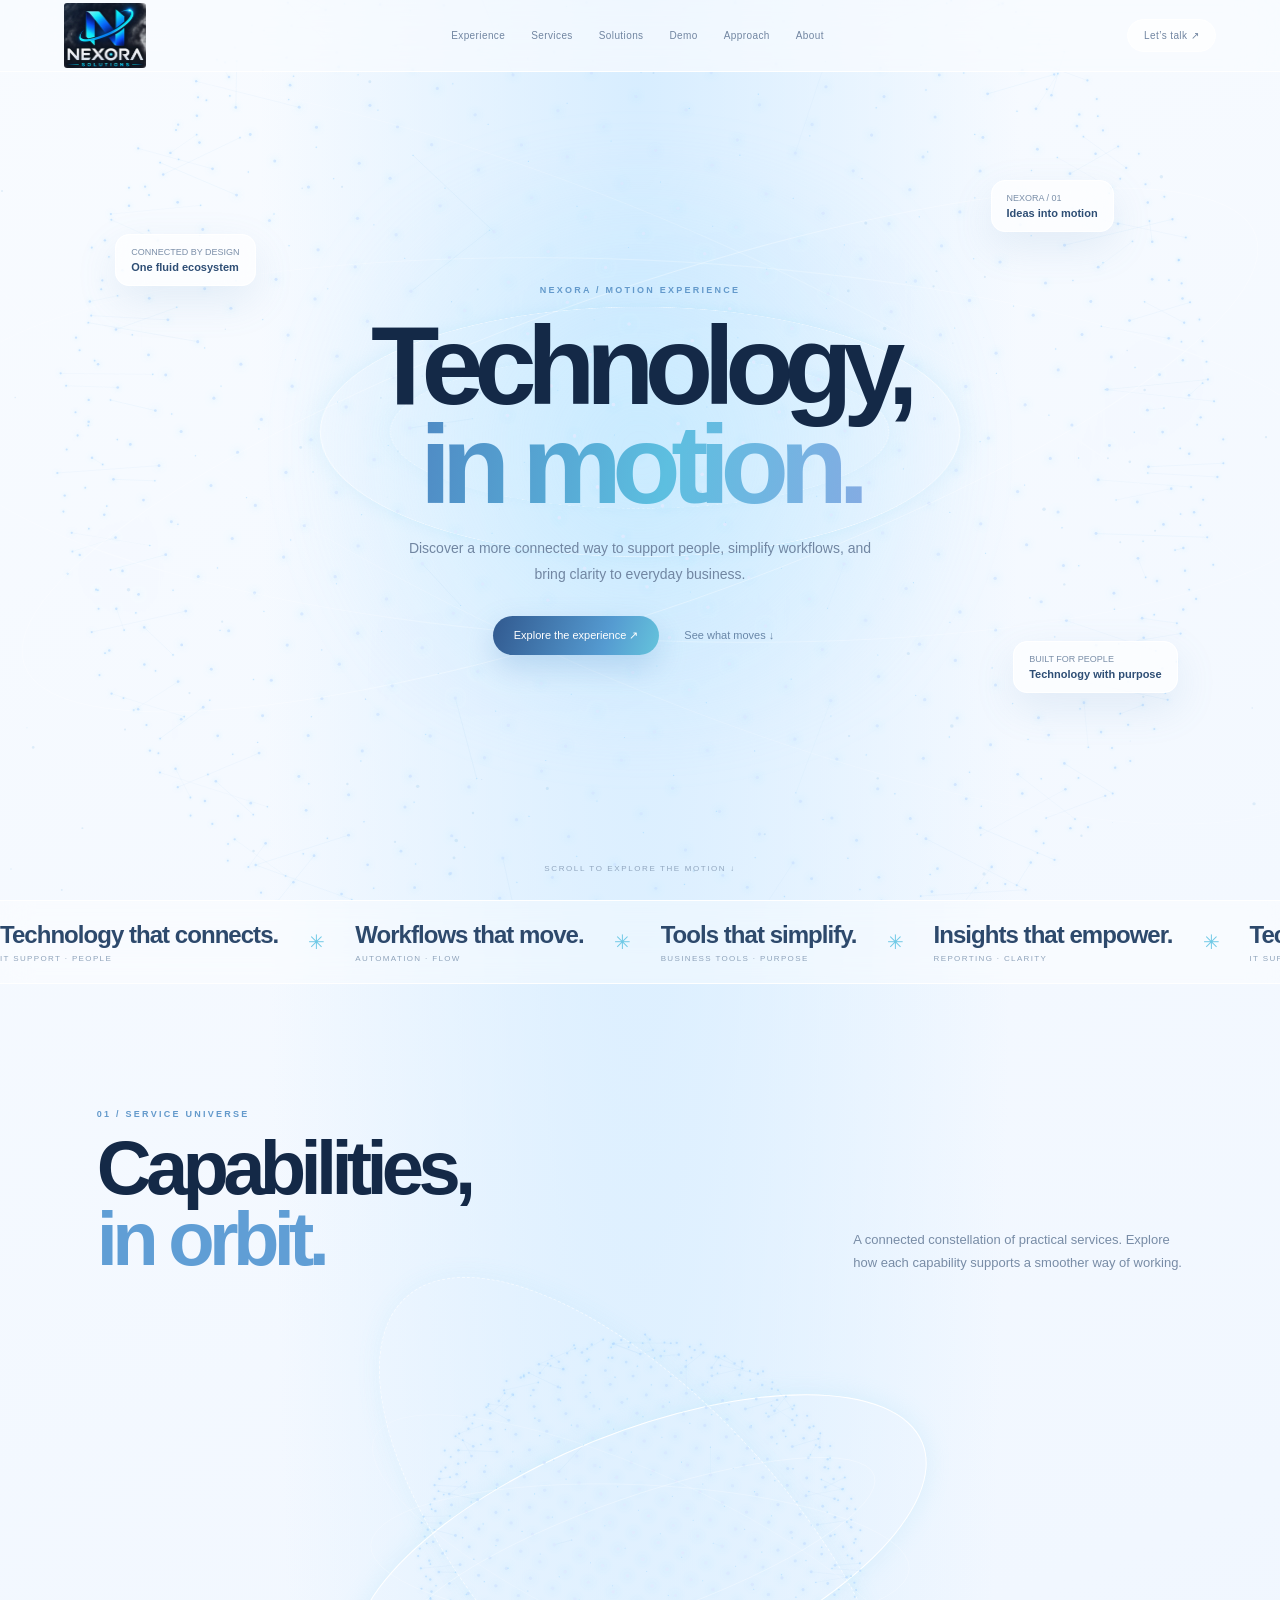
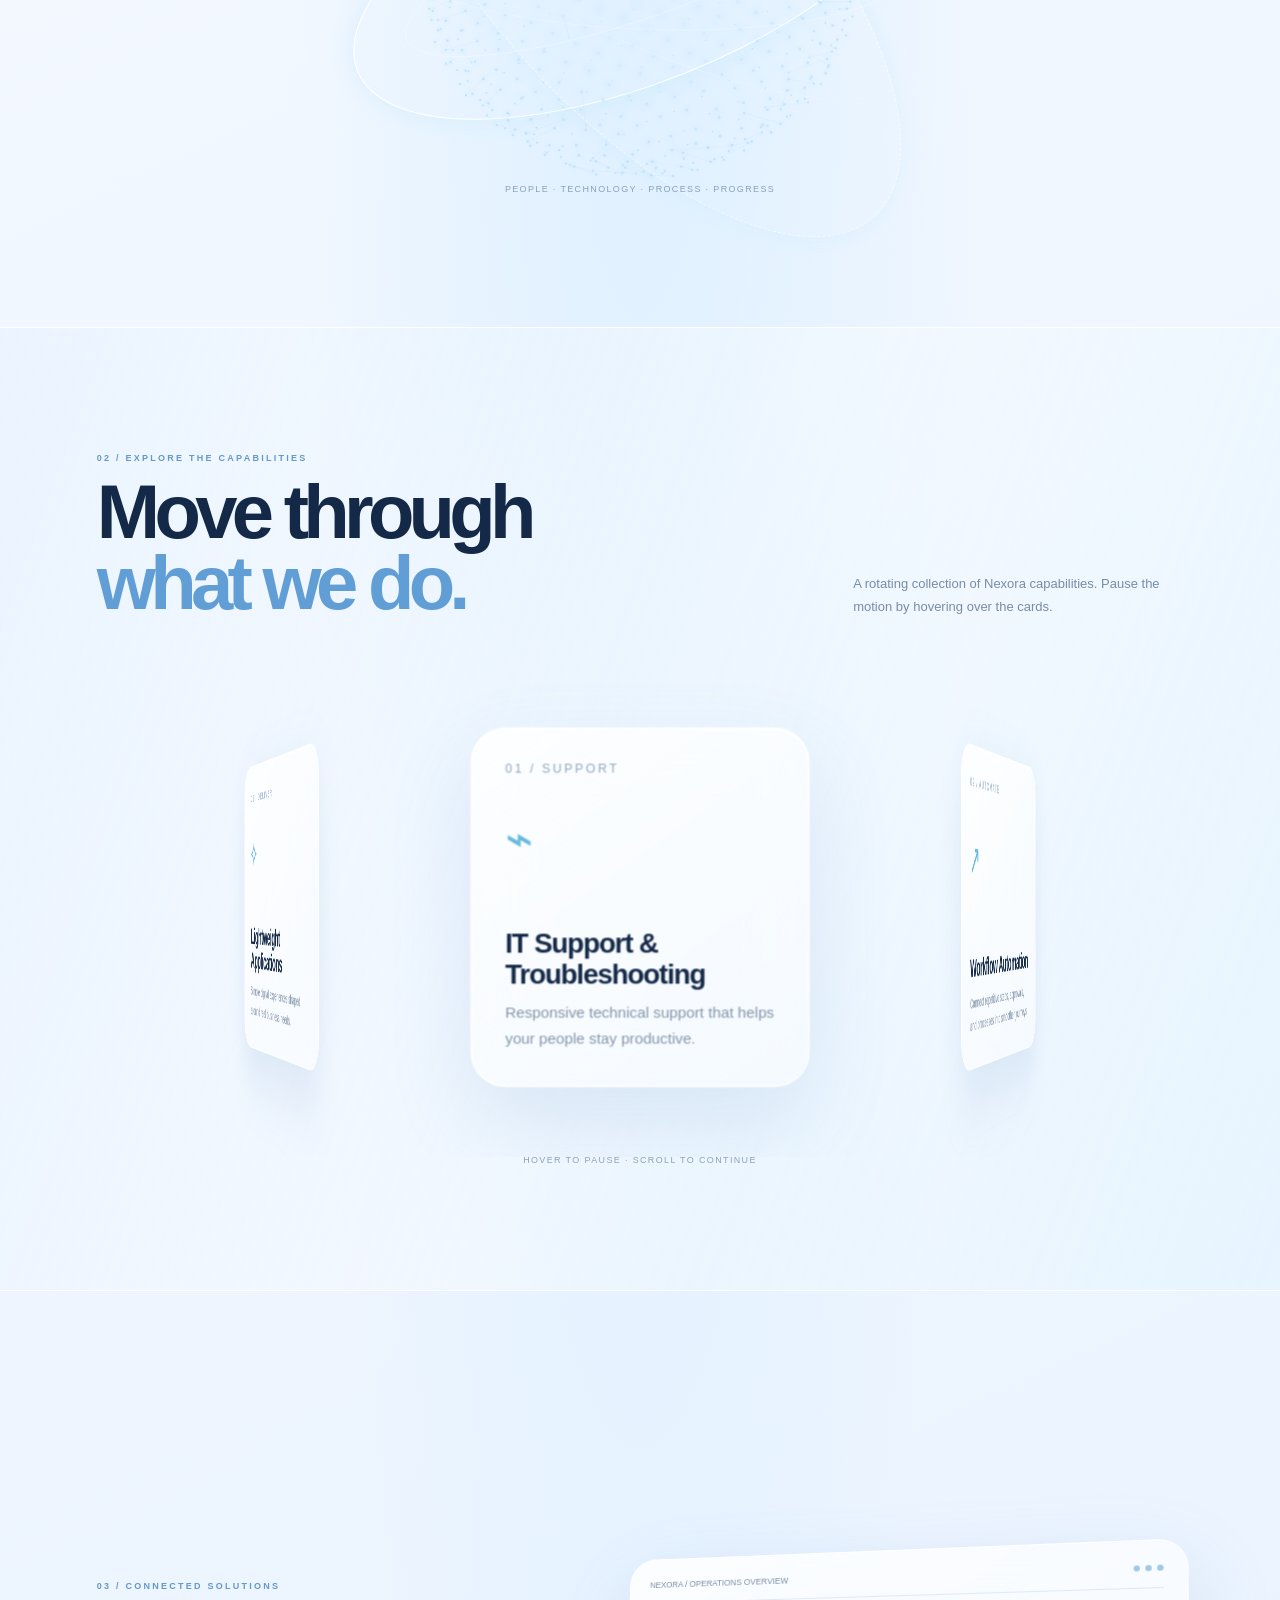
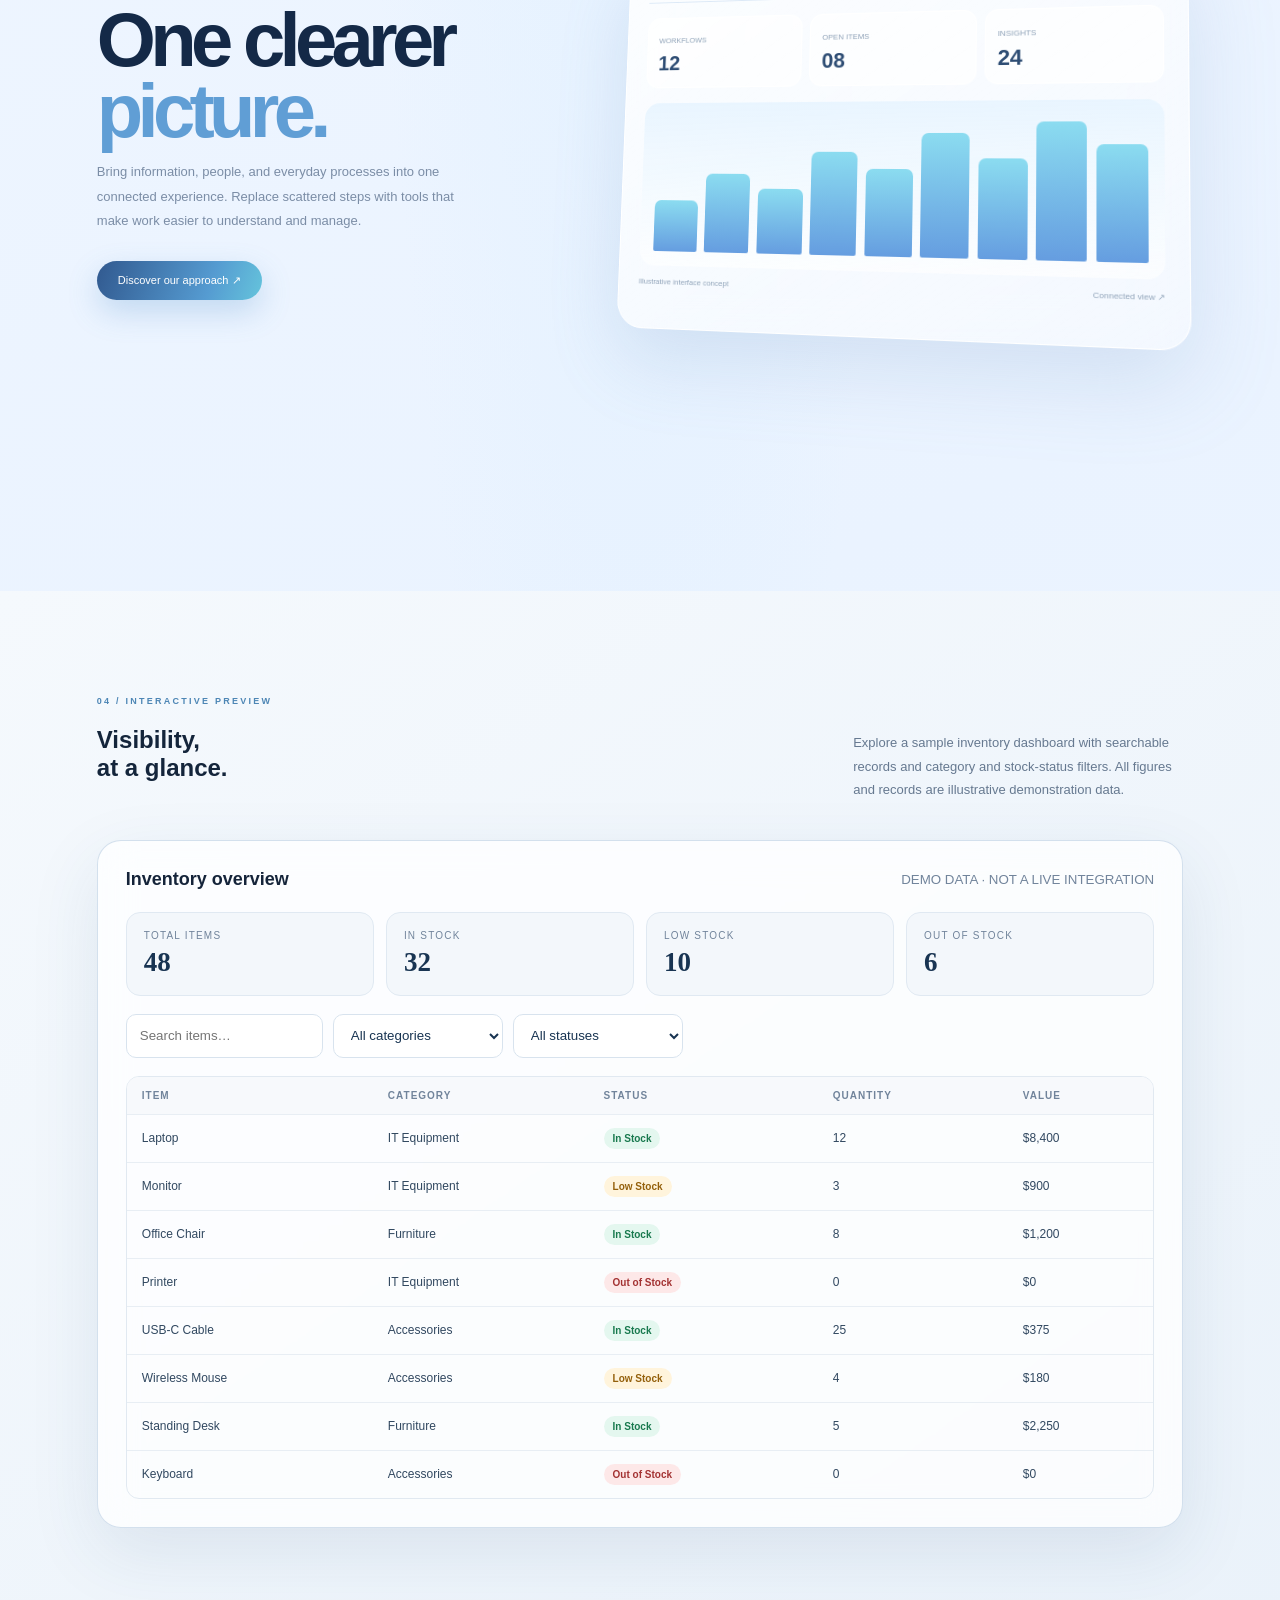
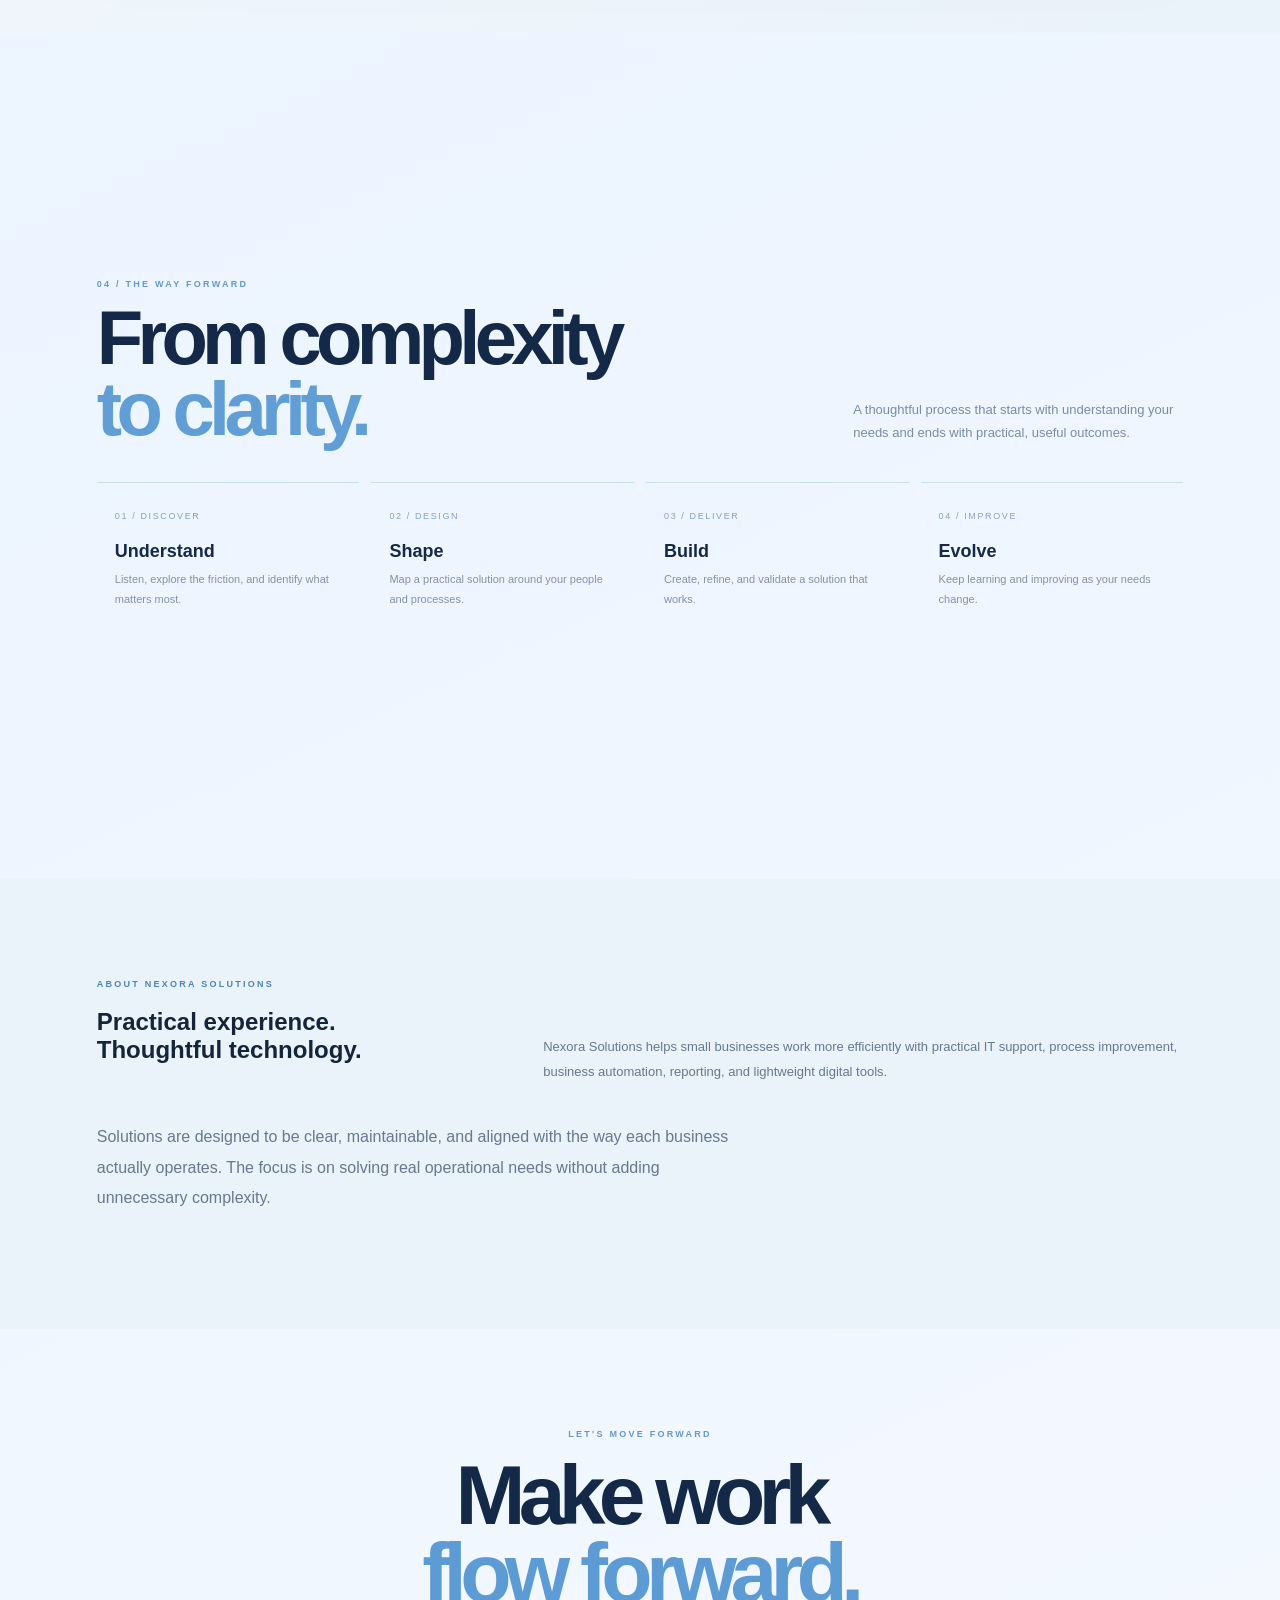
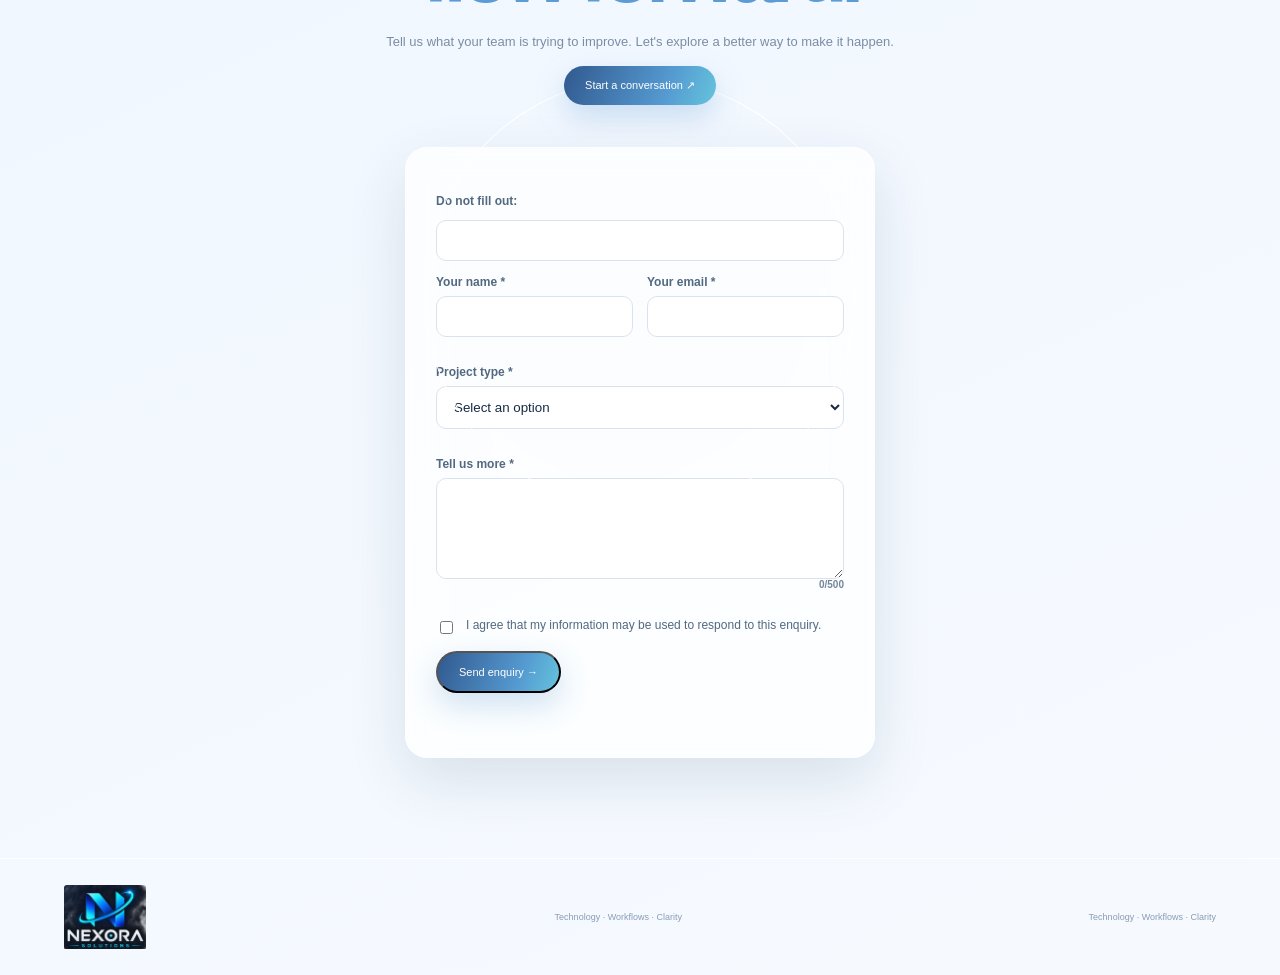
==== commit 7df5aa1c: "Use official Nexora logo asset in header and footer" ====
--- a/index.html
+++ b/index.html
@@ -9,7 +9,7 @@
 a{color:inherit}#ambient{position:fixed;inset:0;width:100%;height:100%;z-index:0;pointer-events:none;opacity:.5}
 .progress{height:2px;position:fixed;z-index:40;top:0;left:0;width:0;background:linear-gradient(90deg,#79d9ed,#639de0,#a7dfff);box-shadow:0 0 15px #78d7ed}
 header{position:fixed;z-index:30;top:0;left:0;width:100%;height:72px;padding:0 5vw;display:flex;align-items:center;justify-content:space-between;background:#f8fbffb8;border-bottom:1px solid #fff;backdrop-filter:blur(24px)}
-.brand{width:94px;height:32px;display:flex;align-items:center}.brand img{width:88px;height:28px;object-fit:contain;object-position:left}
+.brand{width:84px;height:66px;display:flex;align-items:center;justify-content:flex-start;flex:0 0 auto}.brand img{display:block;width:82px;height:65px;object-fit:contain;object-position:center;border-radius:3px}
 nav{display:flex;gap:26px}nav a,.nav-cta{font-size:10px;text-decoration:none;color:#7185a1;letter-spacing:.04em}nav a:hover{color:#317fbe}.nav-cta{border:1px solid #fff;border-radius:30px;padding:10px 16px;background:#ffffffa8}
 main{position:relative;z-index:1}.wrap{max-width:1240px;margin:auto;padding-inline:6vw}.kicker{font-size:9px;font-weight:700;letter-spacing:.25em;text-transform:uppercase;color:#6399cb}
 .hero{min-height:100svh;display:grid;place-items:center;position:relative;padding:115px 20px 75px;text-align:center;overflow:hidden}
@@ -56,7 +56,7 @@
 .process{display:grid;grid-template-columns:repeat(4,1fr);gap:12px}.process-item{padding:22px 18px;border-top:1px solid #c7dff4;transition:transform .4s}.process-item:hover{transform:translateY(-8px)}.process-item small{font-size:9px;letter-spacing:.18em;color:#83a0c2}.process-item h3{font-size:18px;margin:18px 0 8px}.process-item p{font-size:11px;line-height:1.8;color:#8392a8;margin:0}
 .contact{min-height:65vh;display:grid;place-items:center;text-align:center;padding:100px 20px;position:relative;overflow:hidden}.contact:before,.contact:after{content:"";position:absolute;width:430px;height:430px;border:1px solid #fff;border-radius:50%;animation:contactring 8s ease-out infinite}.contact:after{animation-delay:4s}@keyframes contactring{0%{transform:scale(.55);opacity:0}25%{opacity:.7}100%{transform:scale(1.5);opacity:0}}
 .contact-content{position:relative;z-index:2}.contact h2{font-size:clamp(44px,7vw,84px);line-height:.92;letter-spacing:-.08em;margin:18px 0}.contact h2 span{color:#5d9bd5}.contact p{font-size:13px;color:#7b8da5;line-height:1.8}
-footer{position:relative;z-index:2;display:flex;align-items:center;justify-content:space-between;padding:25px 5vw;border-top:1px solid #fff;color:#8a9cb3;font-size:9px}.footbrand{width:94px;height:30px}.footbrand img{width:88px;height:28px;object-fit:contain;object-position:left}
+footer{position:relative;z-index:2;display:flex;align-items:center;justify-content:space-between;padding:25px 5vw;border-top:1px solid #fff;color:#8a9cb3;font-size:9px}.footbrand{width:84px;height:66px;display:flex;align-items:center;flex:0 0 auto}.footbrand img{display:block;width:82px;height:65px;object-fit:contain;object-position:center;border-radius:3px}
 .reveal{opacity:0;transform:translateY(32px);filter:blur(3px);transition:opacity .85s var(--ease),transform .85s var(--ease),filter .85s}.reveal.visible{opacity:1;transform:none;filter:none}
 @media(max-width:850px){nav{gap:13px}.chapter-head{display:block}.chapter-intro{margin-top:18px}.solution-layout{grid-template-columns:1fr;gap:20px}.solution-window{height:390px}.service-wheel{transform:scale(.8);animation-duration:32s}.globe-stage{height:390px}}
 @media(max-width:600px){header{height:64px;padding:0 17px}nav{display:none}.progress{top:64px}.hero{min-height:95svh;padding-top:95px}.hero h1{font-size:58px}.hero p{font-size:12px}.floating-label{font-size:8px;padding:9px 11px}.fl1{left:2%;top:23%}.fl2{right:2%;bottom:20%}.fl3{right:4%;top:16%}.hero-orbit{width:110vw;top:47%}.chapter{min-height:auto;padding:85px 0}.chapter h2{font-size:48px}.globe-stage{height:330px}.service-stage{height:380px;perspective:850px}.service-wheel{transform:scale(.57);animation-duration:36s}.solution-window{height:315px}.solution-panel{inset:12px 0;padding:13px}.bars{height:105px}.process{grid-template-columns:repeat(2,1fr)}.process-item{padding:16px 10px}.contact{min-height:55vh}footer{flex-wrap:wrap;gap:12px}}
@@ -98,7 +98,7 @@
 
 </style></head><body>
 <canvas id="ambient"></canvas><div class="progress" id="progress"></div>
-<header><a class="brand" href="#" aria-label="Nexora home"><img src="[data-uri]" alt="NEXORA"></a><nav><a href="#experience">Experience</a><a href="#services">Services</a><a href="#solutions">Solutions</a><a href="#demo">Demo</a><a href="#approach">Approach</a><a href="#about">About</a></nav><a class="nav-cta" href="#contact">Let’s talk ↗</a></header>
+<header><a class="brand" href="#" aria-label="Nexora home"><img src="assets/nexora-logo-79fdc20d-c411-4925-9125-3f11d7f48e07.png" alt="NEXORA"></a><nav><a href="#experience">Experience</a><a href="#services">Services</a><a href="#solutions">Solutions</a><a href="#demo">Demo</a><a href="#approach">Approach</a><a href="#about">About</a></nav><a class="nav-cta" href="#contact">Let’s talk ↗</a></header>
 <main>
 <section class="hero" id="experience">
  <div class="hero-glow"></div><div class="hero-orbit"></div><canvas id="hero3d" aria-label="Animated 3D particle globe"></canvas>
@@ -165,7 +165,7 @@
   <button class="btn" type="submit">Send enquiry →</button><div id="feedback" class="feedback" role="status" aria-live="polite"></div>
  </form>
 </div></section>
-</main><footer><a class="footbrand" href="#"><img src="[data-uri]" alt="NEXORA"></a><span>Technology · Workflows · Clarity</span><span>Technology · Workflows · Clarity</span></footer>
+</main><footer><a class="footbrand" href="#"><img src="assets/nexora-logo-79fdc20d-c411-4925-9125-3f11d7f48e07.png" alt="NEXORA"></a><span>Technology · Workflows · Clarity</span><span>Technology · Workflows · Clarity</span></footer>
 <script>
 (()=>{
  const reduce=matchMedia('(prefers-reduced-motion: reduce)').matches;
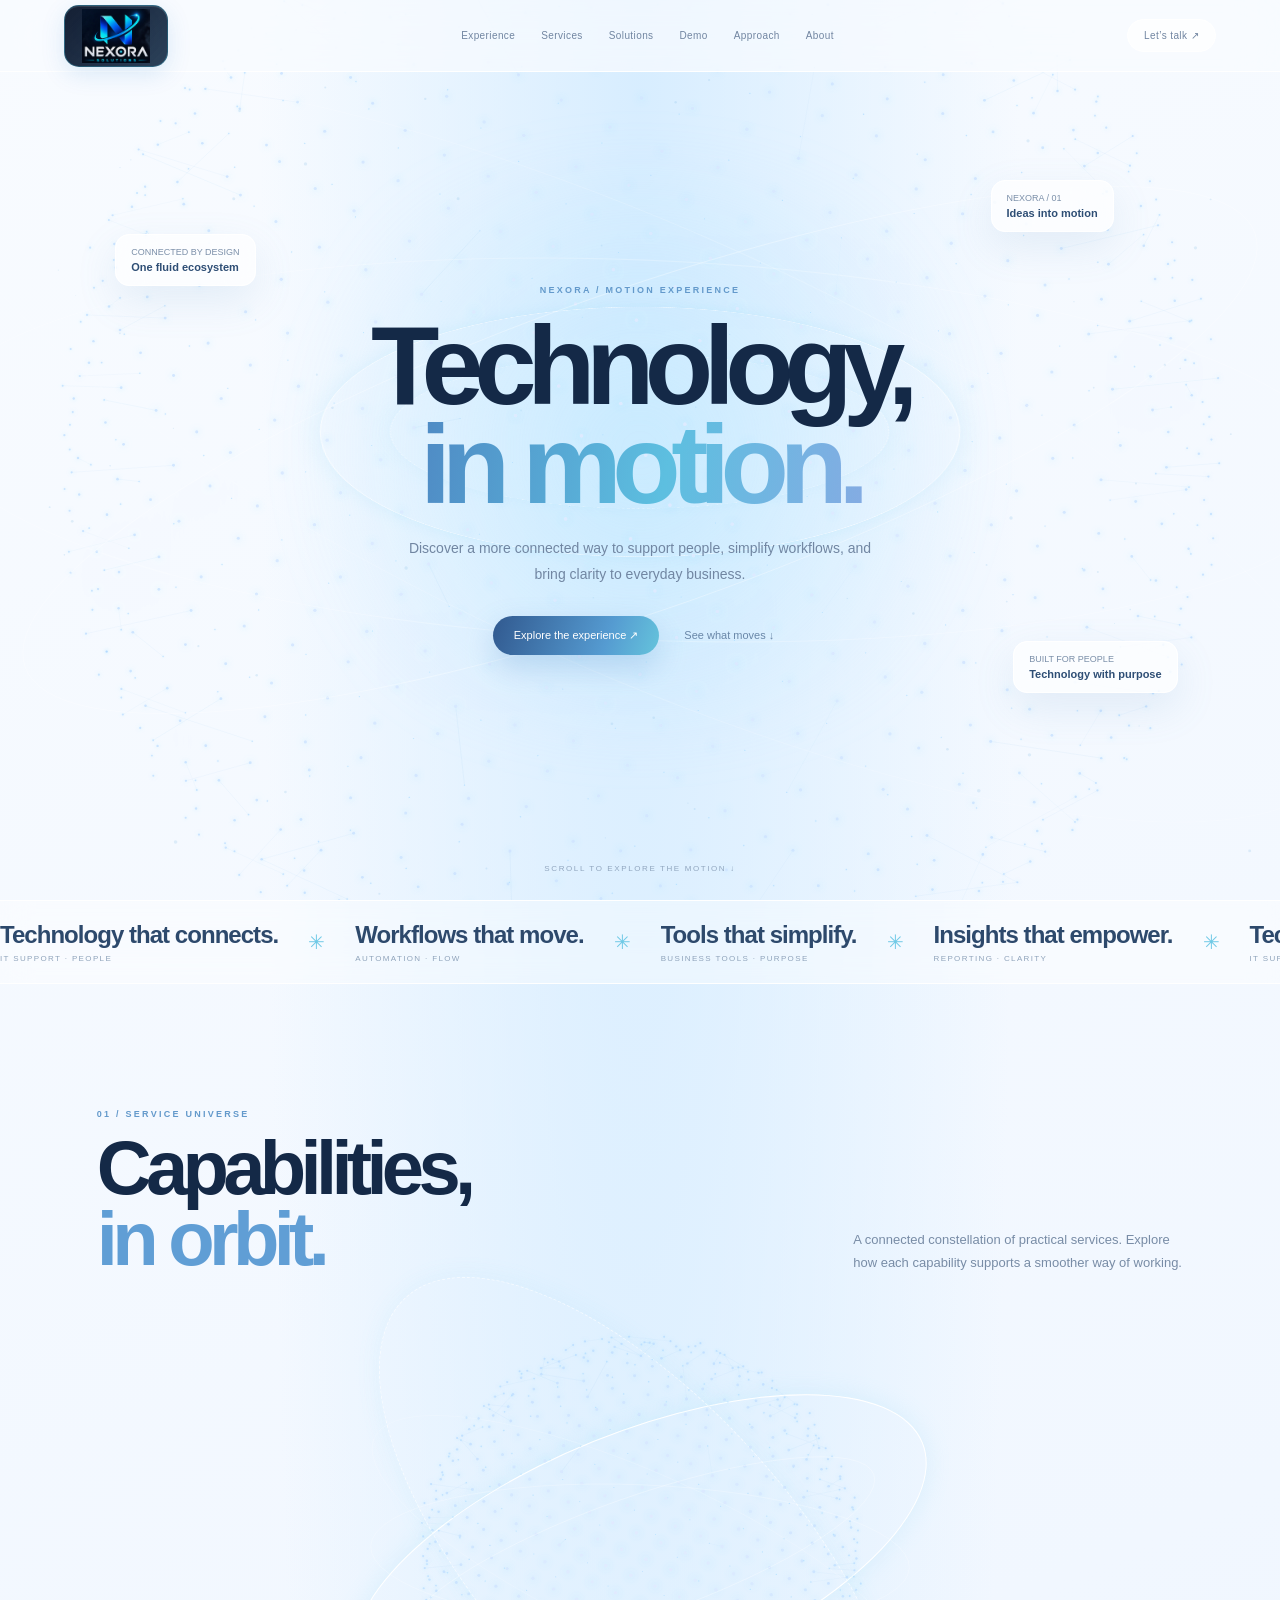
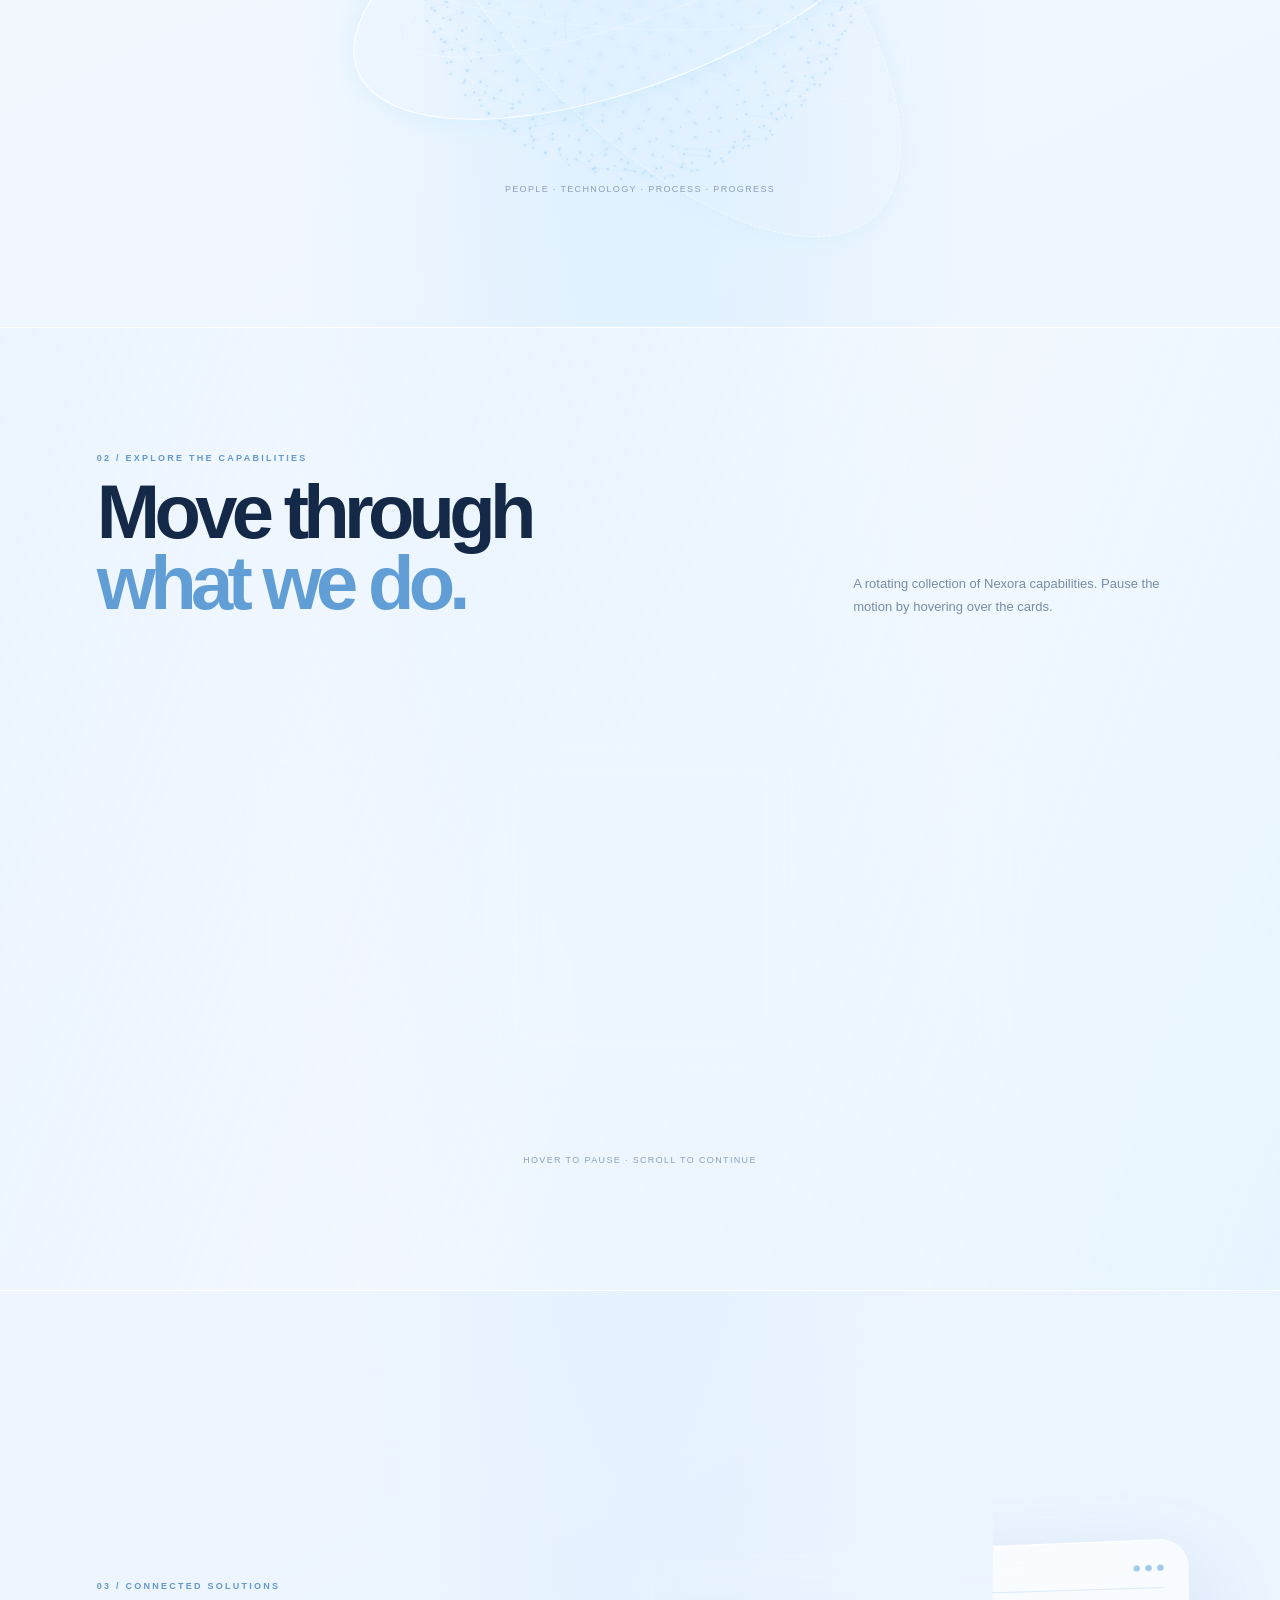
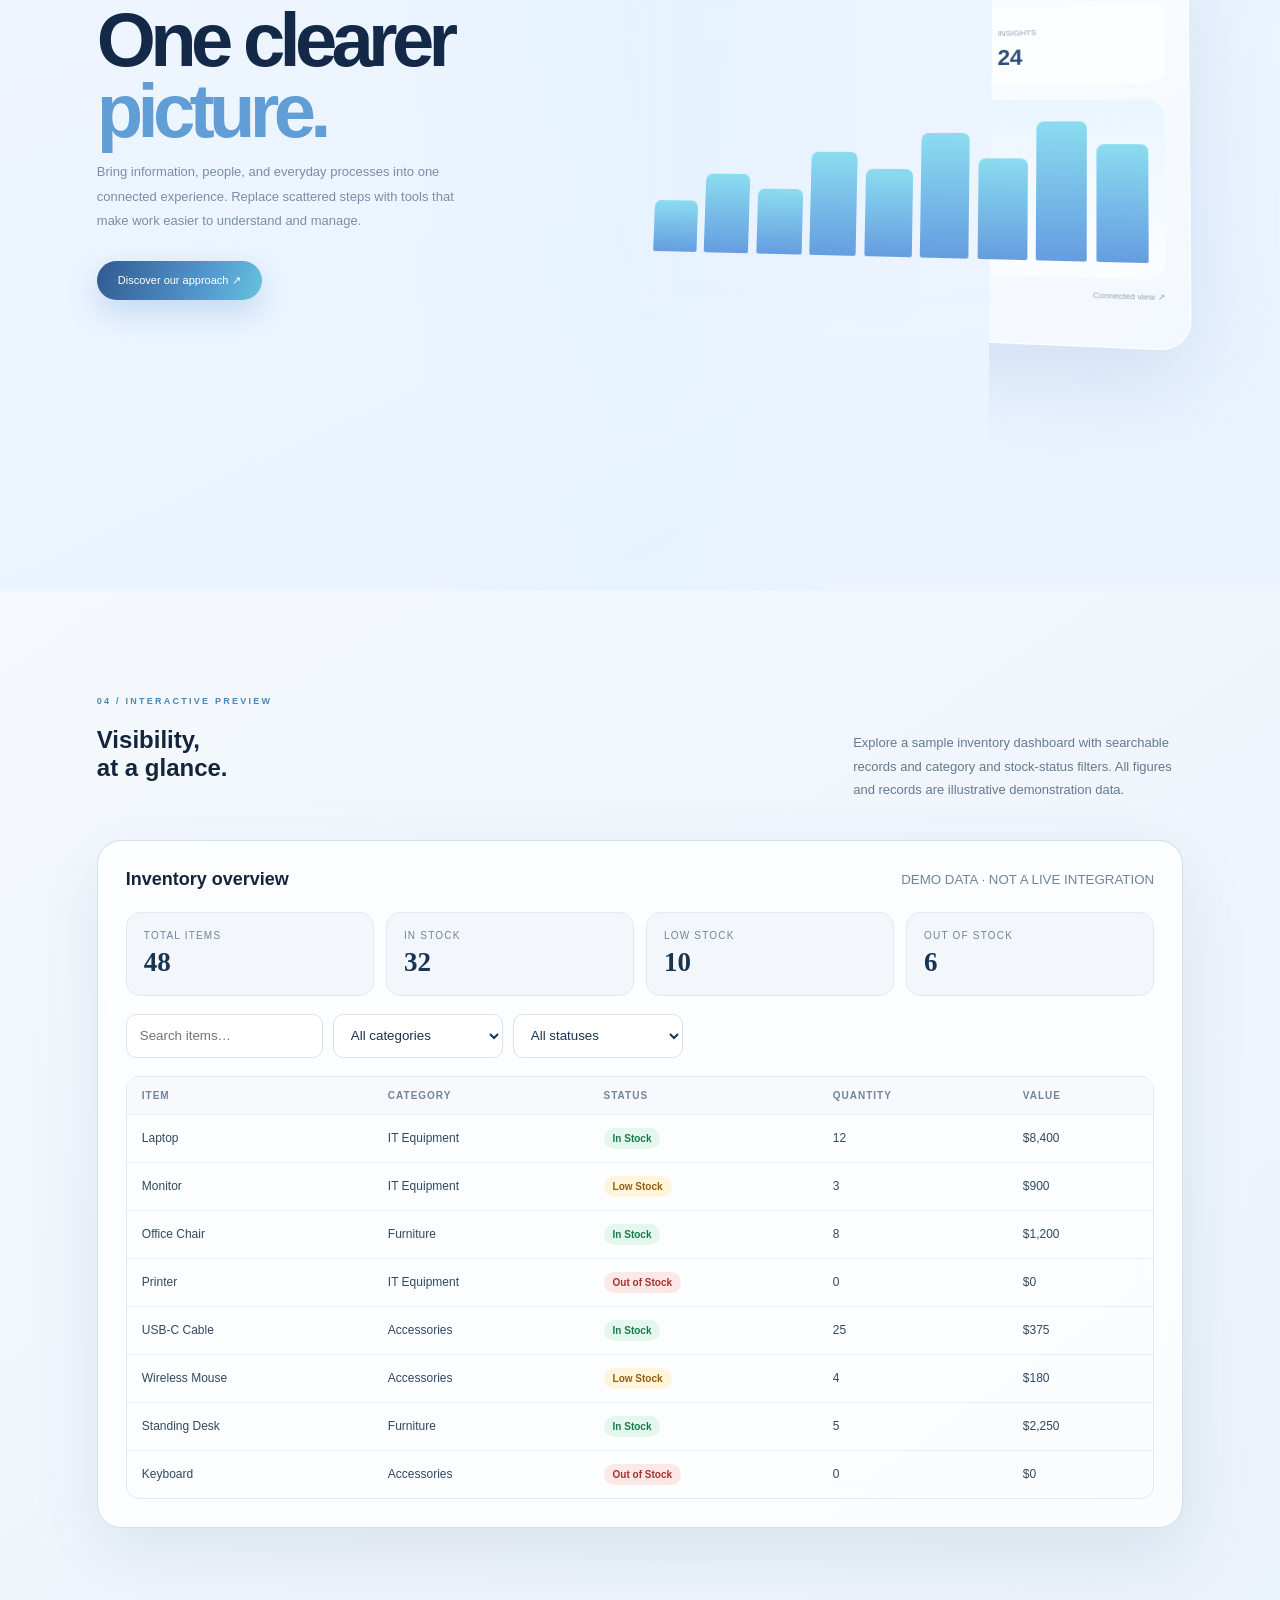
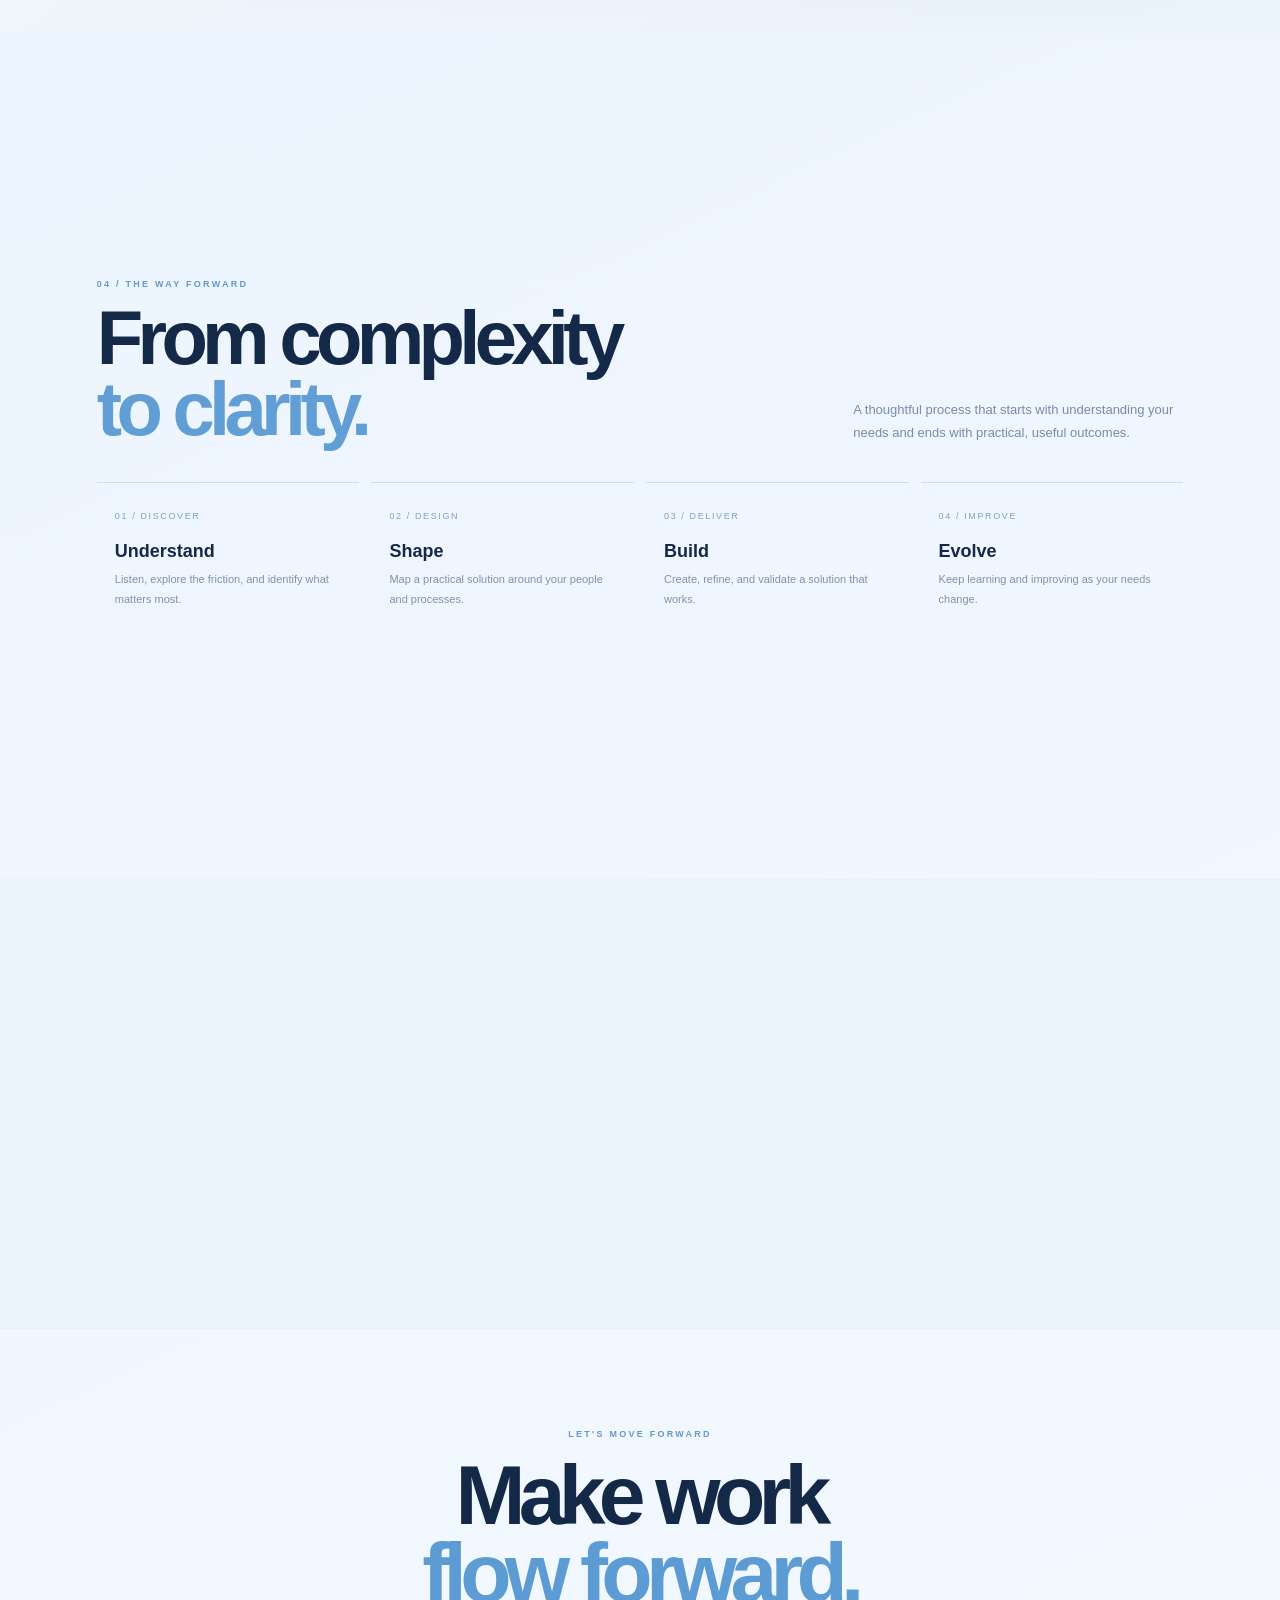
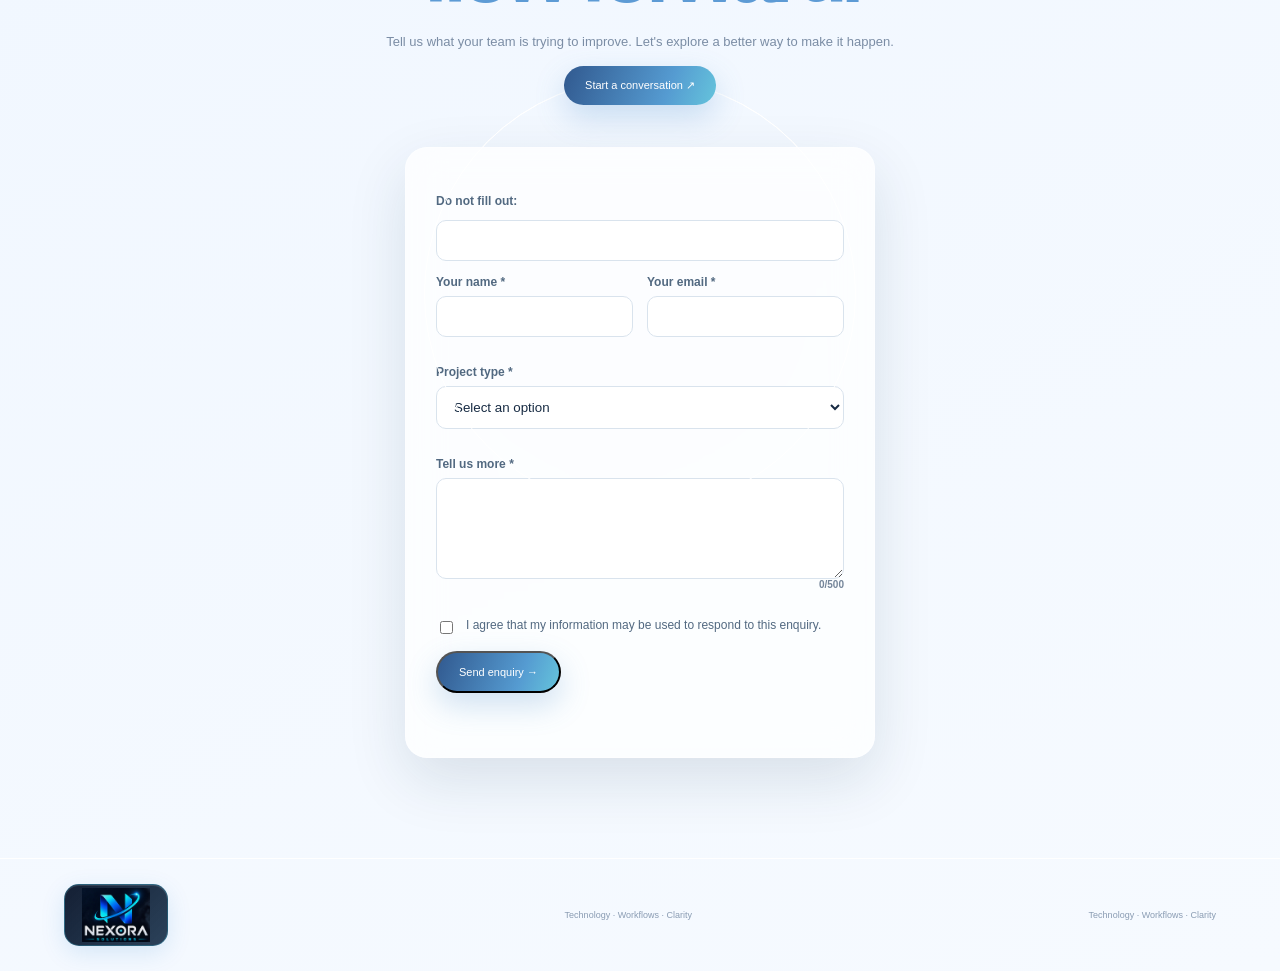
==== commit beb2826c: "Blend official Nexora logo into glass header and footer" ====
--- a/index.html
+++ b/index.html
@@ -9,7 +9,7 @@
 a{color:inherit}#ambient{position:fixed;inset:0;width:100%;height:100%;z-index:0;pointer-events:none;opacity:.5}
 .progress{height:2px;position:fixed;z-index:40;top:0;left:0;width:0;background:linear-gradient(90deg,#79d9ed,#639de0,#a7dfff);box-shadow:0 0 15px #78d7ed}
 header{position:fixed;z-index:30;top:0;left:0;width:100%;height:72px;padding:0 5vw;display:flex;align-items:center;justify-content:space-between;background:#f8fbffb8;border-bottom:1px solid #fff;backdrop-filter:blur(24px)}
-.brand{width:84px;height:66px;display:flex;align-items:center;justify-content:flex-start;flex:0 0 auto}.brand img{display:block;width:82px;height:65px;object-fit:contain;object-position:center;border-radius:3px}
+.brand{width:104px;height:62px;padding:5px 10px;display:flex;align-items:center;justify-content:center;flex:0 0 auto;overflow:hidden;border:1px solid rgba(73,218,255,.28);border-radius:15px;background:linear-gradient(135deg,rgba(5,17,39,.94),rgba(10,35,63,.86));box-shadow:0 7px 24px rgba(0,111,190,.13),inset 0 1px 0 rgba(255,255,255,.12);backdrop-filter:blur(16px);-webkit-backdrop-filter:blur(16px)}.brand img{display:block;width:84px;height:54px;object-fit:contain;object-position:center;border-radius:3px}
 nav{display:flex;gap:26px}nav a,.nav-cta{font-size:10px;text-decoration:none;color:#7185a1;letter-spacing:.04em}nav a:hover{color:#317fbe}.nav-cta{border:1px solid #fff;border-radius:30px;padding:10px 16px;background:#ffffffa8}
 main{position:relative;z-index:1}.wrap{max-width:1240px;margin:auto;padding-inline:6vw}.kicker{font-size:9px;font-weight:700;letter-spacing:.25em;text-transform:uppercase;color:#6399cb}
 .hero{min-height:100svh;display:grid;place-items:center;position:relative;padding:115px 20px 75px;text-align:center;overflow:hidden}
@@ -56,10 +56,10 @@
 .process{display:grid;grid-template-columns:repeat(4,1fr);gap:12px}.process-item{padding:22px 18px;border-top:1px solid #c7dff4;transition:transform .4s}.process-item:hover{transform:translateY(-8px)}.process-item small{font-size:9px;letter-spacing:.18em;color:#83a0c2}.process-item h3{font-size:18px;margin:18px 0 8px}.process-item p{font-size:11px;line-height:1.8;color:#8392a8;margin:0}
 .contact{min-height:65vh;display:grid;place-items:center;text-align:center;padding:100px 20px;position:relative;overflow:hidden}.contact:before,.contact:after{content:"";position:absolute;width:430px;height:430px;border:1px solid #fff;border-radius:50%;animation:contactring 8s ease-out infinite}.contact:after{animation-delay:4s}@keyframes contactring{0%{transform:scale(.55);opacity:0}25%{opacity:.7}100%{transform:scale(1.5);opacity:0}}
 .contact-content{position:relative;z-index:2}.contact h2{font-size:clamp(44px,7vw,84px);line-height:.92;letter-spacing:-.08em;margin:18px 0}.contact h2 span{color:#5d9bd5}.contact p{font-size:13px;color:#7b8da5;line-height:1.8}
-footer{position:relative;z-index:2;display:flex;align-items:center;justify-content:space-between;padding:25px 5vw;border-top:1px solid #fff;color:#8a9cb3;font-size:9px}.footbrand{width:84px;height:66px;display:flex;align-items:center;flex:0 0 auto}.footbrand img{display:block;width:82px;height:65px;object-fit:contain;object-position:center;border-radius:3px}
+footer{position:relative;z-index:2;display:flex;align-items:center;justify-content:space-between;padding:25px 5vw;border-top:1px solid #fff;color:#8a9cb3;font-size:9px}.footbrand{width:104px;height:62px;padding:5px 10px;display:flex;align-items:center;justify-content:center;flex:0 0 auto;overflow:hidden;border:1px solid rgba(73,218,255,.28);border-radius:15px;background:linear-gradient(135deg,rgba(5,17,39,.94),rgba(10,35,63,.86));box-shadow:0 7px 24px rgba(0,111,190,.13),inset 0 1px 0 rgba(255,255,255,.12);backdrop-filter:blur(16px);-webkit-backdrop-filter:blur(16px)}.footbrand img{display:block;width:84px;height:54px;object-fit:contain;object-position:center;border-radius:3px}
 .reveal{opacity:0;transform:translateY(32px);filter:blur(3px);transition:opacity .85s var(--ease),transform .85s var(--ease),filter .85s}.reveal.visible{opacity:1;transform:none;filter:none}
 @media(max-width:850px){nav{gap:13px}.chapter-head{display:block}.chapter-intro{margin-top:18px}.solution-layout{grid-template-columns:1fr;gap:20px}.solution-window{height:390px}.service-wheel{transform:scale(.8);animation-duration:32s}.globe-stage{height:390px}}
-@media(max-width:600px){header{height:64px;padding:0 17px}nav{display:none}.progress{top:64px}.hero{min-height:95svh;padding-top:95px}.hero h1{font-size:58px}.hero p{font-size:12px}.floating-label{font-size:8px;padding:9px 11px}.fl1{left:2%;top:23%}.fl2{right:2%;bottom:20%}.fl3{right:4%;top:16%}.hero-orbit{width:110vw;top:47%}.chapter{min-height:auto;padding:85px 0}.chapter h2{font-size:48px}.globe-stage{height:330px}.service-stage{height:380px;perspective:850px}.service-wheel{transform:scale(.57);animation-duration:36s}.solution-window{height:315px}.solution-panel{inset:12px 0;padding:13px}.bars{height:105px}.process{grid-template-columns:repeat(2,1fr)}.process-item{padding:16px 10px}.contact{min-height:55vh}footer{flex-wrap:wrap;gap:12px}}
+@media(max-width:600px){header{height:64px;padding:0 17px}.brand,.footbrand{width:88px;height:52px;padding:4px 7px;border-radius:12px}.brand img,.footbrand img{width:72px;height:44px}nav{display:none}.progress{top:64px}.hero{min-height:95svh;padding-top:95px}.hero h1{font-size:58px}.hero p{font-size:12px}.floating-label{font-size:8px;padding:9px 11px}.fl1{left:2%;top:23%}.fl2{right:2%;bottom:20%}.fl3{right:4%;top:16%}.hero-orbit{width:110vw;top:47%}.chapter{min-height:auto;padding:85px 0}.chapter h2{font-size:48px}.globe-stage{height:330px}.service-stage{height:380px;perspective:850px}.service-wheel{transform:scale(.57);animation-duration:36s}.solution-window{height:315px}.solution-panel{inset:12px 0;padding:13px}.bars{height:105px}.process{grid-template-columns:repeat(2,1fr)}.process-item{padding:16px 10px}.contact{min-height:55vh}footer{flex-wrap:wrap;gap:12px}}
 @media(prefers-reduced-motion:reduce){html{scroll-behavior:auto}*,*:before,*:after{animation-duration:.01ms!important;animation-iteration-count:1!important;transition-duration:.01ms!important}.reveal{opacity:1;transform:none;filter:none}}
 
 /* Integrated Nexora content and working demo components */
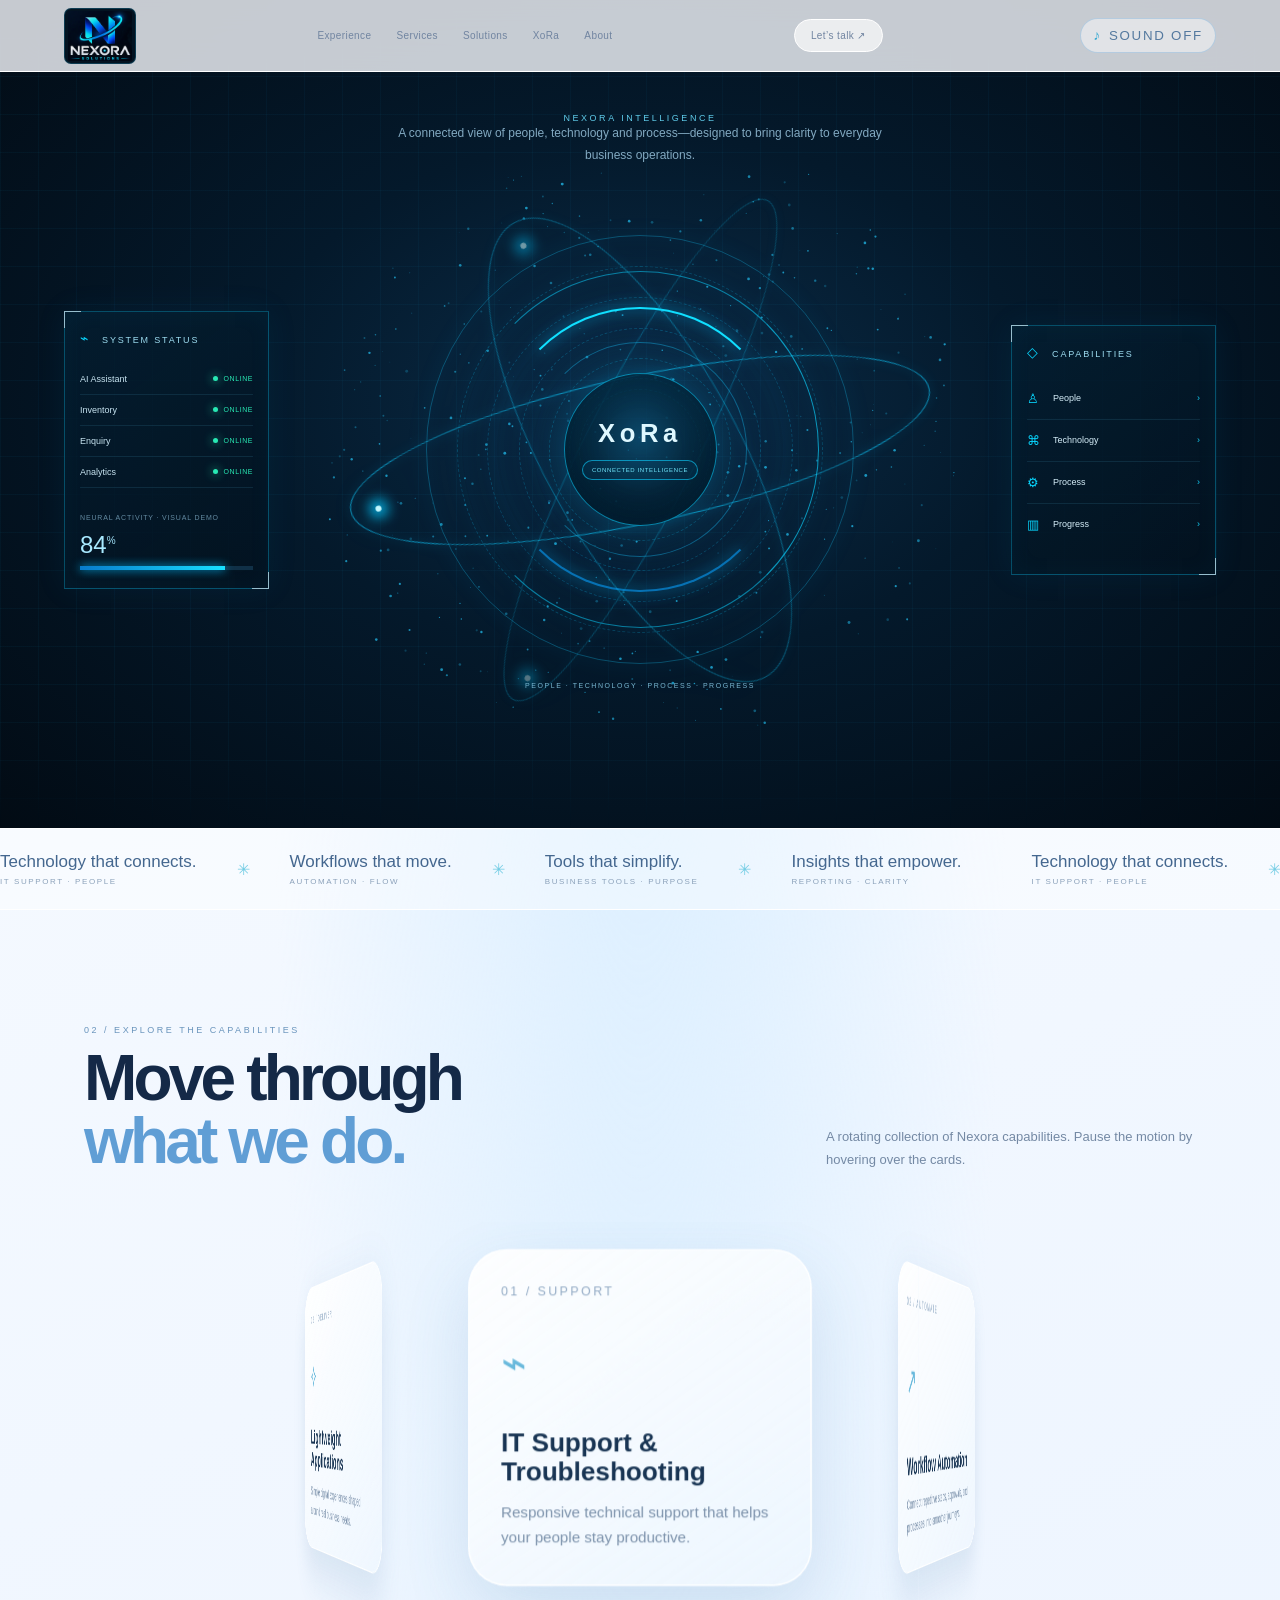
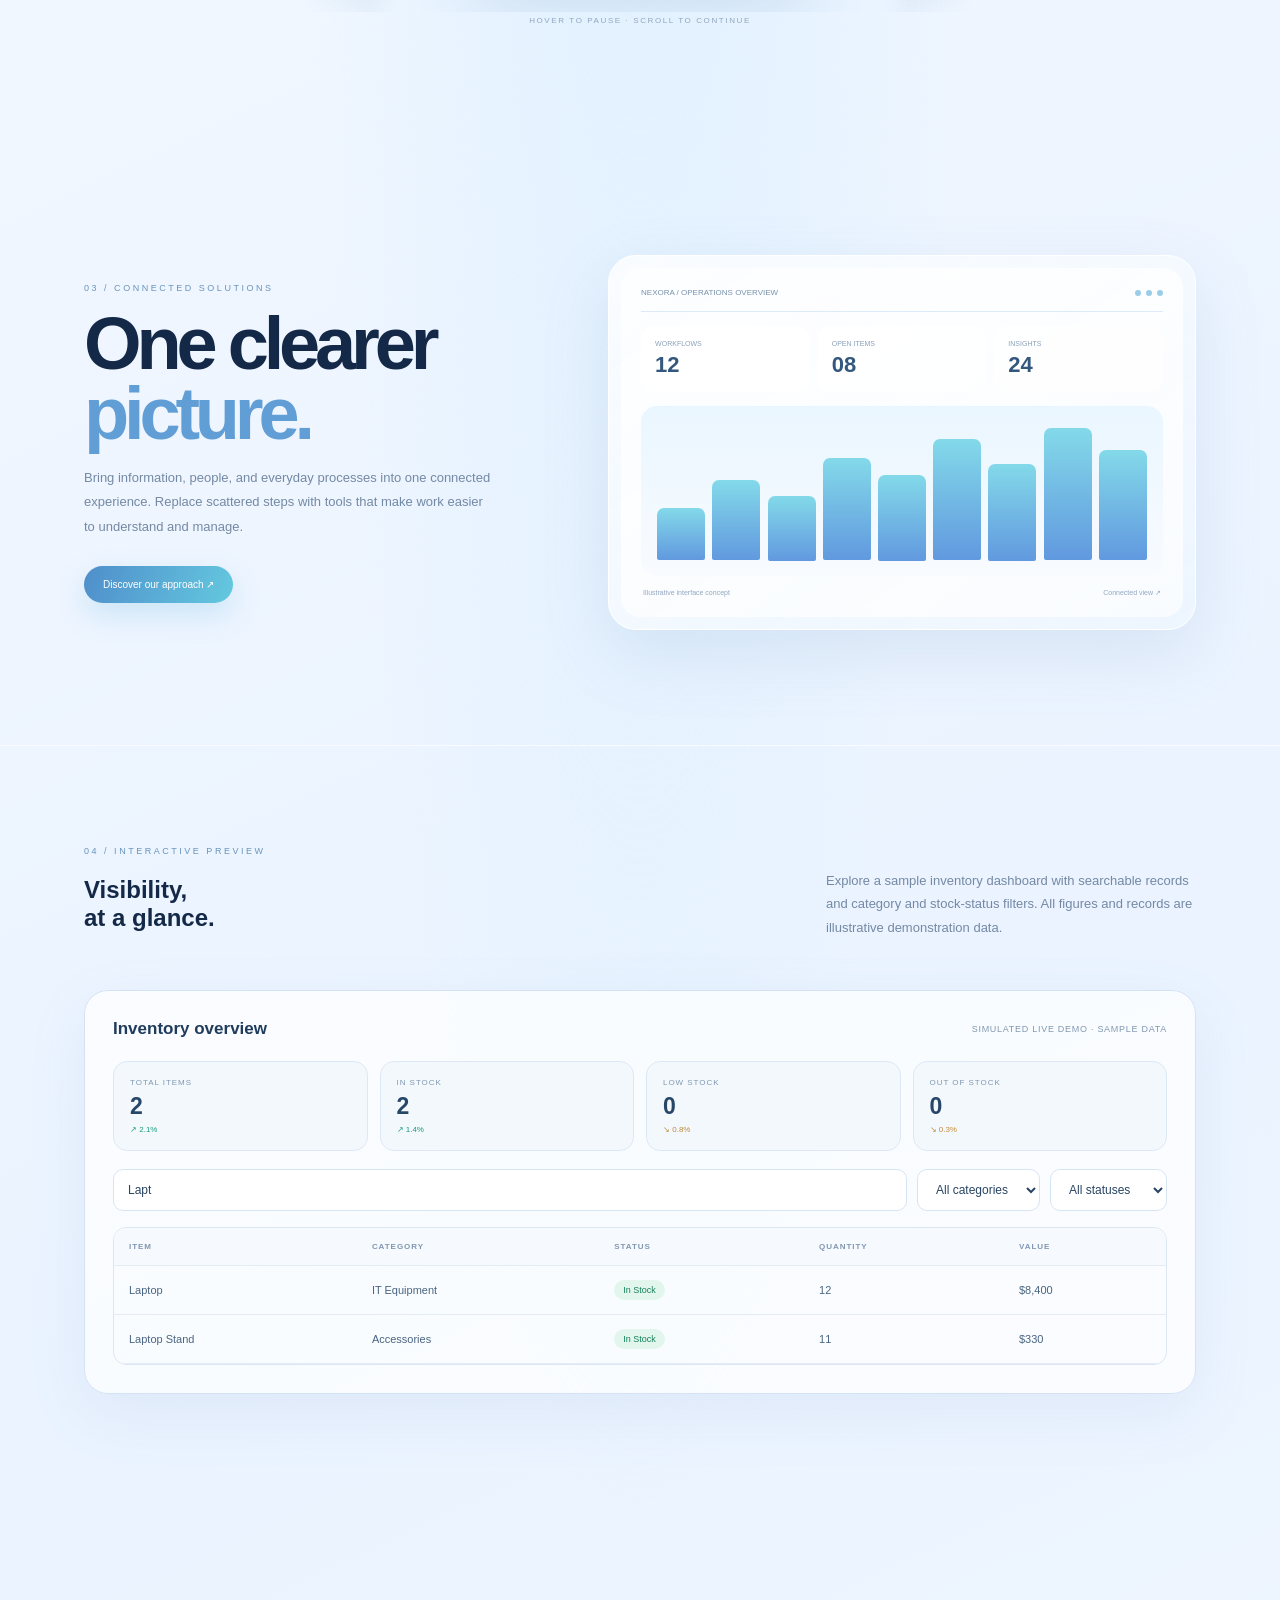
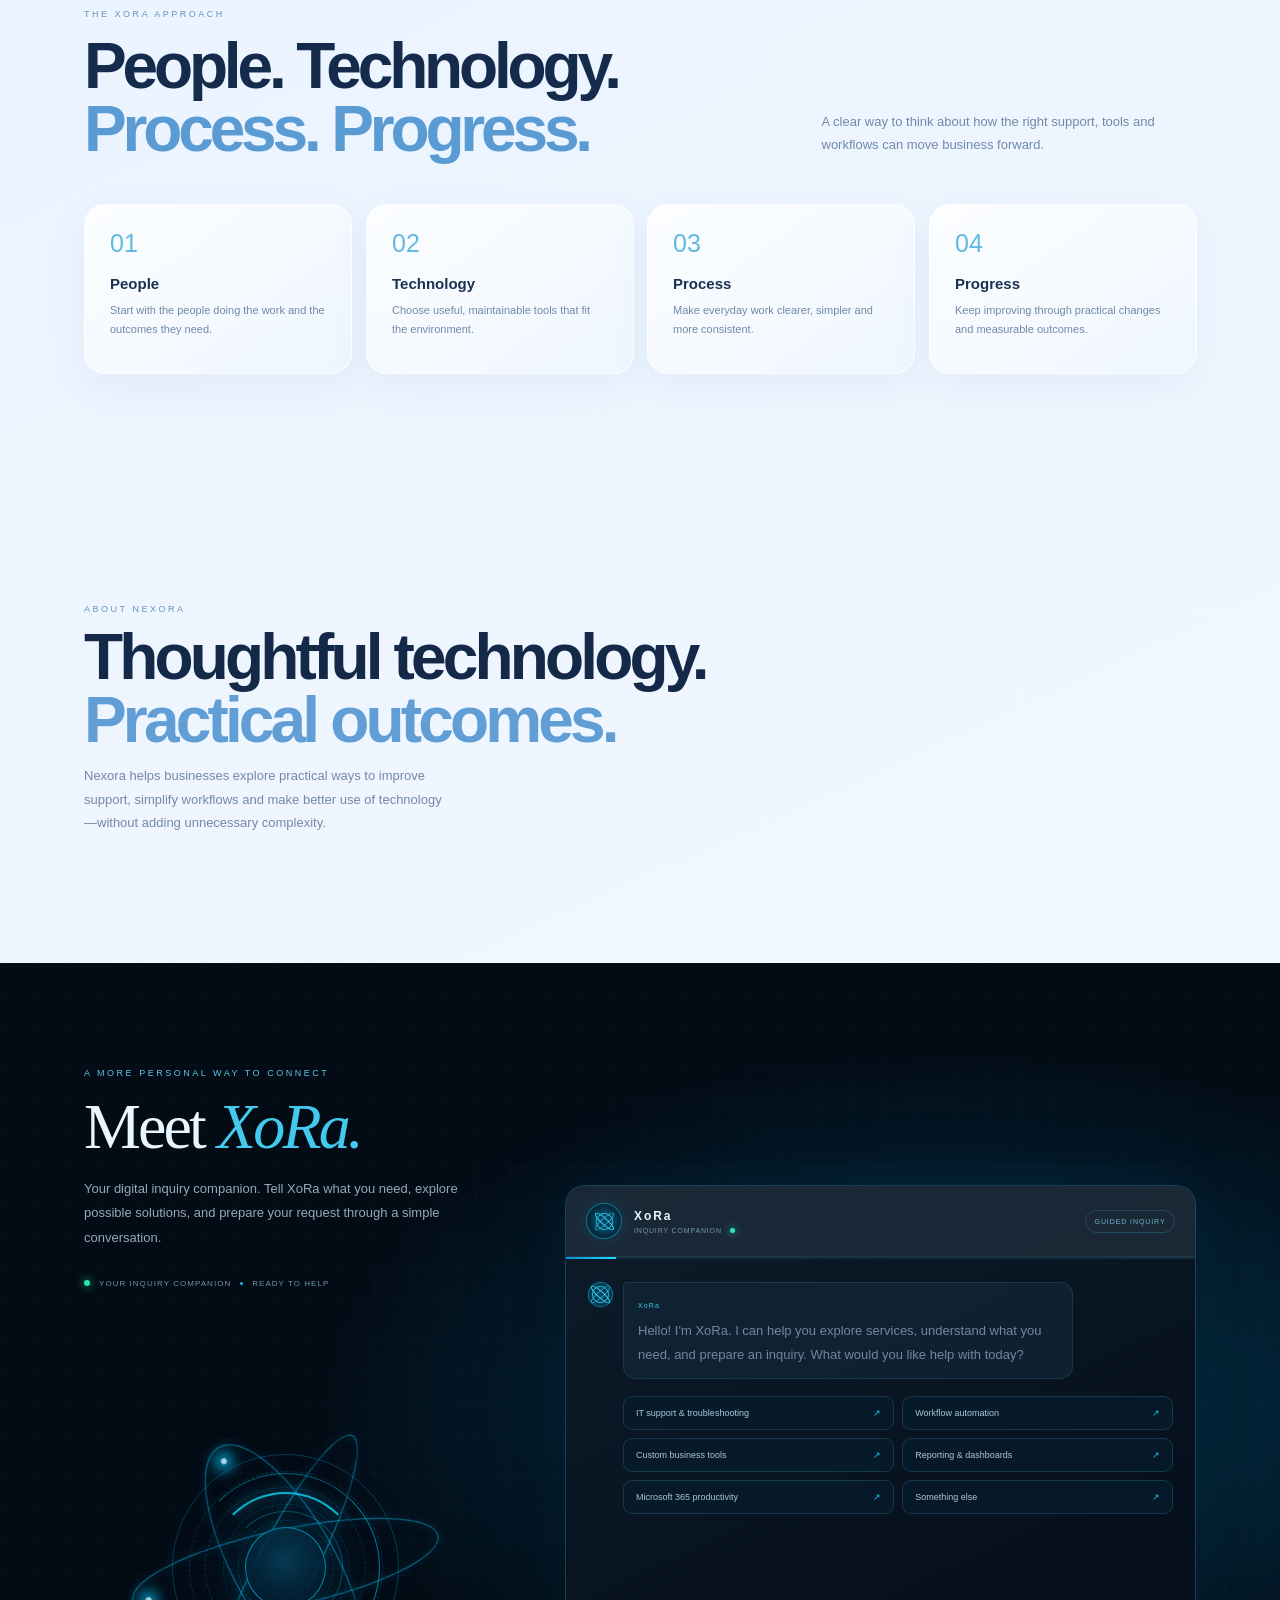
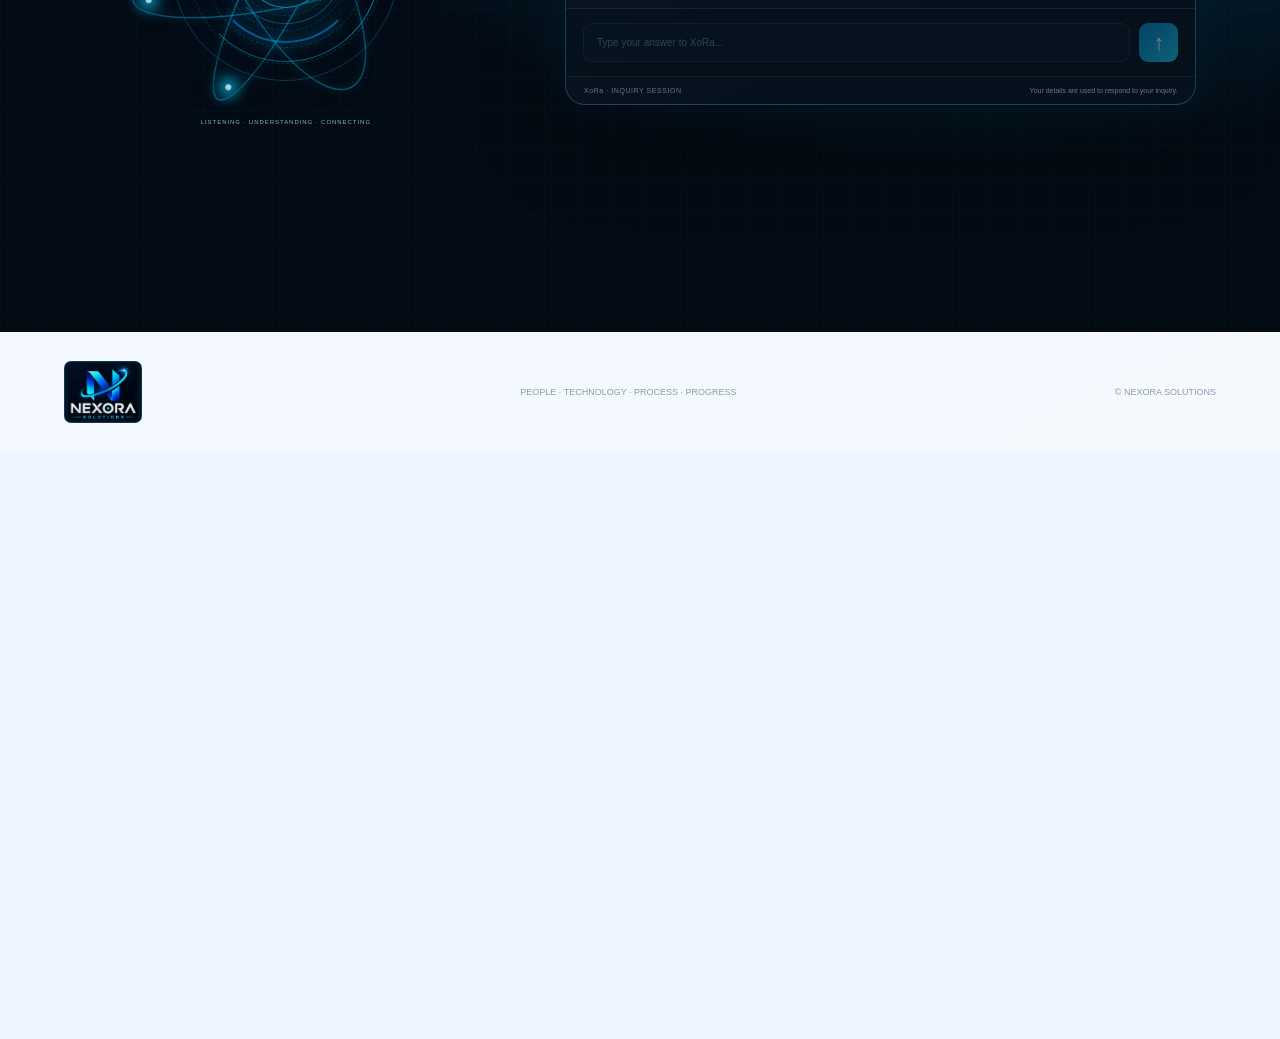
==== commit fcdb3a26: "Integrate XoRa guided inquiry experience" ====
--- a/index.html
+++ b/index.html
@@ -1,243 +1,951 @@
 <!doctype html>
-<html lang="en"><head>
+<html lang="en">
+<head>
 <meta charset="utf-8"><meta name="viewport" content="width=device-width,initial-scale=1">
 <meta name="theme-color" content="#edf5ff">
-<title>Nexora — Motion-first 3D Experience</title>
+<title>Nexora — XoRa Experience Concept</title>
 <style>
-:root{--ink:#142947;--muted:#7187a4;--blue:#5d9edb;--cyan:#75d9ed;--glass:rgba(255,255,255,.55);--line:rgba(255,255,255,.9);--ease:cubic-bezier(.2,.78,.2,1)}
-*{box-sizing:border-box}html{scroll-behavior:smooth;background:#edf5ff}body{margin:0;color:var(--ink);font-family:-apple-system,BlinkMacSystemFont,"SF Pro Display","Segoe UI",sans-serif;background:radial-gradient(ellipse at 50% 0%,#d7edff 0,transparent 42%),linear-gradient(155deg,#f8fbff,#eaf3ff 52%,#f6faff);overflow-x:hidden}
-a{color:inherit}#ambient{position:fixed;inset:0;width:100%;height:100%;z-index:0;pointer-events:none;opacity:.5}
+:root{--ink:#142947;--muted:#7187a4;--blue:#5d9edb;--cyan:#75d9ed;--glass:rgba(255,255,255,.62);--line:rgba(255,255,255,.9);--ease:cubic-bezier(.2,.78,.2,1)}
+*{box-sizing:border-box}html{scroll-behavior:smooth;background:#edf5ff}body{margin:0;color:var(--ink);font-family:-apple-system,BlinkMacSystemFont,"SF Pro Display","Segoe UI",sans-serif;background:radial-gradient(ellipse at 50% 0%,#d7edff 0,transparent 42%),linear-gradient(155deg,#f8fbff,#eaf3ff 52%,#f6faff);overflow-x:hidden}a{color:inherit;text-decoration:none}
+#ambient{position:fixed;inset:0;width:100%;height:100%;z-index:0;pointer-events:none;opacity:.42}
 .progress{height:2px;position:fixed;z-index:40;top:0;left:0;width:0;background:linear-gradient(90deg,#79d9ed,#639de0,#a7dfff);box-shadow:0 0 15px #78d7ed}
-header{position:fixed;z-index:30;top:0;left:0;width:100%;height:72px;padding:0 5vw;display:flex;align-items:center;justify-content:space-between;background:#f8fbffb8;border-bottom:1px solid #fff;backdrop-filter:blur(24px)}
-.brand{width:104px;height:62px;padding:5px 10px;display:flex;align-items:center;justify-content:center;flex:0 0 auto;overflow:hidden;border:1px solid rgba(73,218,255,.28);border-radius:15px;background:linear-gradient(135deg,rgba(5,17,39,.94),rgba(10,35,63,.86));box-shadow:0 7px 24px rgba(0,111,190,.13),inset 0 1px 0 rgba(255,255,255,.12);backdrop-filter:blur(16px);-webkit-backdrop-filter:blur(16px)}.brand img{display:block;width:84px;height:54px;object-fit:contain;object-position:center;border-radius:3px}
-nav{display:flex;gap:26px}nav a,.nav-cta{font-size:10px;text-decoration:none;color:#7185a1;letter-spacing:.04em}nav a:hover{color:#317fbe}.nav-cta{border:1px solid #fff;border-radius:30px;padding:10px 16px;background:#ffffffa8}
-main{position:relative;z-index:1}.wrap{max-width:1240px;margin:auto;padding-inline:6vw}.kicker{font-size:9px;font-weight:700;letter-spacing:.25em;text-transform:uppercase;color:#6399cb}
+header{position:fixed;z-index:30;top:0;left:0;width:100%;height:72px;padding:0 5vw;display:flex;align-items:center;justify-content:space-between;background:#f8fbffcc;border-bottom:1px solid #fff;backdrop-filter:blur(24px)}
+.brand{display:flex;align-items:center;gap:11px}.brand img{width:58px;height:54px;object-fit:contain;border-radius:7px}.brand strong{font-size:13px;letter-spacing:.18em}.brand small{display:block;font-size:8px;letter-spacing:.48em;color:#7e97b3;margin-top:4px}
+nav{display:flex;gap:25px}nav a,.nav-cta{font-size:10px;color:#7185a1;letter-spacing:.04em}nav a:hover{color:#317fbe}.nav-cta{border:1px solid #fff;border-radius:30px;padding:10px 16px;background:#ffffffa8}
+main{position:relative;z-index:1}.wrap{max-width:1240px;margin:auto;padding:0 5vw}
 .hero{min-height:100svh;display:grid;place-items:center;position:relative;padding:115px 20px 75px;text-align:center;overflow:hidden}
-.hero-copy{position:relative;z-index:3;max-width:820px;pointer-events:none}.hero h1{font-size:clamp(54px,9vw,112px);line-height:.88;letter-spacing:-.085em;font-weight:640;margin:22px 0}.hero h1 span{display:block;background:linear-gradient(100deg,#4c80bf,#5dbfe0 55%,#8da7e3);color:transparent;background-clip:text;-webkit-background-clip:text}
-.hero p{max-width:480px;margin:0 auto;color:#7186a2;font-size:14px;line-height:1.85}.hero-actions{display:flex;justify-content:center;gap:12px;margin-top:28px;pointer-events:auto}
-.btn{display:inline-flex;align-items:center;gap:8px;padding:13px 21px;border-radius:28px;background:linear-gradient(110deg,#31598f,#559bd1 68%,#65c4dc);color:#fff;text-decoration:none;font-size:11px;box-shadow:0 12px 30px #508dca44;transition:.3s}.btn:hover{transform:translateY(-4px);box-shadow:0 18px 36px #508dca66}.text-link{font-size:11px;color:#6886a8;text-decoration:none;padding:13px}
-.hero-orbit{position:absolute;width:min(75vw,780px);aspect-ratio:1;top:48%;left:50%;transform:translate(-50%,-50%);pointer-events:none}
-.hero-orbit:before,.hero-orbit:after{content:"";position:absolute;inset:9%;border:1px solid #ffffffad;border-radius:50%;transform:rotateX(67deg) rotateZ(-25deg);box-shadow:0 0 30px #8ddcf533}
-.hero-orbit:after{inset:18%;transform:rotateX(72deg) rotateZ(50deg);border-style:dashed;opacity:.65}
-#hero3d{position:absolute;inset:0;width:100%;height:100%;filter:drop-shadow(0 24px 40px #78a9d533)}
-.hero-glow{position:absolute;inset:18%;border-radius:50%;background:radial-gradient(circle,#b6e7ff7a,transparent 68%);filter:blur(28px);animation:pulse 6s ease-in-out infinite}
-@keyframes pulse{50%{transform:scale(1.18);opacity:.65}}
-.hero-hint{position:absolute;bottom:27px;left:50%;transform:translateX(-50%);font-size:8px;letter-spacing:.2em;text-transform:uppercase;color:#91a6bf;white-space:nowrap}
-.floating-label{position:absolute;z-index:4;padding:12px 15px;border:1px solid #fff;border-radius:14px;background:#ffffffa8;backdrop-filter:blur(18px);box-shadow:0 15px 40px #6c99c324;color:#7b8fa9;font-size:9px;text-align:left;animation:float 7s ease-in-out infinite}
-.floating-label b{display:block;color:#2e4e75;font-size:11px;margin-top:4px}.fl1{top:26%;left:9%}.fl2{right:8%;bottom:23%;animation-delay:-3s}.fl3{right:13%;top:20%;animation-delay:-1.5s}
-@keyframes float{50%{transform:translateY(-13px) rotate(1deg)}}
-.marquee{position:relative;z-index:2;overflow:hidden;padding:20px 0;border-block:1px solid #fff;background:#ffffff63;backdrop-filter:blur(15px)}
-.marquee-track{display:flex;width:max-content;animation:marquee 42s linear infinite}.marquee:hover .marquee-track{animation-play-state:paused}.marquee-set{display:flex;align-items:center;gap:30px;padding-right:30px;white-space:nowrap}.marquee strong{font-size:clamp(17px,2vw,24px);letter-spacing:-.04em;color:#2d496c}.marquee small{display:block;font-size:8px;letter-spacing:.17em;color:#8fa3bb;margin-top:5px}.spark{color:#6fc9e6;font-size:20px}
-@keyframes marquee{to{transform:translateX(-50%)}}
-.chapter{min-height:94vh;padding:125px 0;display:flex;align-items:center;position:relative;overflow:hidden}.chapter-inner{width:100%;position:relative;z-index:2}
-.chapter-head{display:flex;align-items:end;justify-content:space-between;gap:30px;margin-bottom:38px}.chapter h2{font-size:clamp(42px,6vw,76px);line-height:.93;letter-spacing:-.075em;margin:14px 0 0;font-weight:630}.chapter h2 span{color:#609ed5}.chapter-intro{max-width:330px;color:#788ca6;font-size:13px;line-height:1.8;margin:0}
-.globe-section{min-height:100vh}.globe-stage{height:490px;position:relative;perspective:1100px;display:grid;place-items:center}
-.globe-ring{position:absolute;width:min(68vw,610px);height:min(30vw,250px);border:1px solid #fff;border-radius:50%;transform:rotate(-22deg);box-shadow:0 0 25px #8bdaf033;animation:ringturn 22s linear infinite}
-.globe-ring.r2{width:min(76vw,700px);height:min(40vw,310px);transform:rotate(48deg);animation-duration:30s;animation-direction:reverse;border-style:dashed;opacity:.6}
-@keyframes ringturn{to{rotate:360deg}}
-#globe{position:absolute;width:min(100%,650px);height:100%;inset:0;margin:auto}
-.globe-caption{position:absolute;bottom:8px;left:50%;transform:translateX(-50%);font-size:9px;color:#8ba0b9;letter-spacing:.15em;white-space:nowrap}
-.service-section{background:linear-gradient(110deg,#e6f2ff8c,#ffffff55,#e2f5ff80);border-block:1px solid #fff}
-.service-stage{height:500px;position:relative;perspective:1300px;overflow:hidden;display:grid;place-items:center}
-.service-wheel{position:relative;width:310px;height:350px;transform-style:preserve-3d;animation:wheel 26s linear infinite}
-.service-wheel:hover{animation-play-state:paused}
-@keyframes wheel{to{transform:rotateY(360deg)}}
-.service-card{position:absolute;left:50%;top:50%;width:245px;min-height:260px;padding:24px;border-radius:25px;border:1px solid #fff;background:linear-gradient(145deg,#ffffffd9,#ffffff75);box-shadow:0 24px 60px #7097c42a,inset 0 1px #fff;backdrop-filter:blur(20px);transform-style:preserve-3d;backface-visibility:hidden;display:flex;flex-direction:column;justify-content:space-between}
-.service-card:nth-child(1){transform:translate(-50%,-50%) rotateY(0) translateZ(360px)}.service-card:nth-child(2){transform:translate(-50%,-50%) rotateY(60deg) translateZ(360px)}.service-card:nth-child(3){transform:translate(-50%,-50%) rotateY(120deg) translateZ(360px)}.service-card:nth-child(4){transform:translate(-50%,-50%) rotateY(180deg) translateZ(360px)}.service-card:nth-child(5){transform:translate(-50%,-50%) rotateY(240deg) translateZ(360px)}.service-card:nth-child(6){transform:translate(-50%,-50%) rotateY(300deg) translateZ(360px)}
-.service-card .num{font-size:9px;letter-spacing:.2em;color:#8ba4c1}.service-card .glyph{font-size:34px;color:#69b9dd}.service-card h3{font-size:20px;line-height:1.1;letter-spacing:-.04em;margin:20px 0 8px}.service-card p{font-size:11px;line-height:1.7;color:#8293a9;margin:0}
-.service-tip{text-align:center;color:#8da1ba;font-size:9px;letter-spacing:.15em;margin-top:-2px}
-.solution-section{min-height:100vh}.solution-layout{display:grid;grid-template-columns:.85fr 1.15fr;gap:50px;align-items:center}.solution-copy p{font-size:13px;line-height:1.9;color:#7b8da6;max-width:390px}.solution-copy .btn{margin-top:14px}
-.solution-window{height:440px;position:relative;perspective:1000px}.solution-panel{position:absolute;inset:25px 5px 25px 15px;border:1px solid #fff;border-radius:28px;background:linear-gradient(145deg,#ffffffd9,#ffffff70);box-shadow:0 30px 80px #6d94c333;backdrop-filter:blur(24px);padding:22px;transform:rotateY(-12deg) rotateX(5deg);animation:panelfloat 8s ease-in-out infinite}
-@keyframes panelfloat{50%{transform:rotateY(-5deg) rotateX(1deg) translateY(-12px)}}
-.panel-top{display:flex;justify-content:space-between;align-items:center;font-size:9px;color:#7a8ea8;border-bottom:1px solid #dce9f7;padding-bottom:14px}.dots{display:flex;gap:5px}.dots i{width:6px;height:6px;border-radius:50%;background:#9fc8e7}
-.panel-stats{display:grid;grid-template-columns:repeat(3,1fr);gap:8px;margin:16px 0}.panel-stat{background:#ffffffa8;border:1px solid #fff;border-radius:13px;padding:12px}.panel-stat small{font-size:8px;color:#8da0b7}.panel-stat b{display:block;font-size:22px;color:#2e4d74;margin-top:5px}
-.bars{height:170px;display:flex;align-items:end;gap:8px;padding:15px;border-radius:16px;background:linear-gradient(180deg,#e9f5ff,#ffffff9c)}.bars i{flex:1;border-radius:7px 7px 2px 2px;background:linear-gradient(180deg,#8bdcf0,#659de0);height:var(--h);transform-origin:bottom;animation:rise 1.5s var(--ease) both;animation-delay:calc(var(--i)*90ms)}@keyframes rise{from{transform:scaleY(.05)}to{transform:scaleY(1)}}
-.panel-note{font-size:8px;color:#90a3b9;margin-top:12px;display:flex;justify-content:space-between}
-.process{display:grid;grid-template-columns:repeat(4,1fr);gap:12px}.process-item{padding:22px 18px;border-top:1px solid #c7dff4;transition:transform .4s}.process-item:hover{transform:translateY(-8px)}.process-item small{font-size:9px;letter-spacing:.18em;color:#83a0c2}.process-item h3{font-size:18px;margin:18px 0 8px}.process-item p{font-size:11px;line-height:1.8;color:#8392a8;margin:0}
-.contact{min-height:65vh;display:grid;place-items:center;text-align:center;padding:100px 20px;position:relative;overflow:hidden}.contact:before,.contact:after{content:"";position:absolute;width:430px;height:430px;border:1px solid #fff;border-radius:50%;animation:contactring 8s ease-out infinite}.contact:after{animation-delay:4s}@keyframes contactring{0%{transform:scale(.55);opacity:0}25%{opacity:.7}100%{transform:scale(1.5);opacity:0}}
-.contact-content{position:relative;z-index:2}.contact h2{font-size:clamp(44px,7vw,84px);line-height:.92;letter-spacing:-.08em;margin:18px 0}.contact h2 span{color:#5d9bd5}.contact p{font-size:13px;color:#7b8da5;line-height:1.8}
-footer{position:relative;z-index:2;display:flex;align-items:center;justify-content:space-between;padding:25px 5vw;border-top:1px solid #fff;color:#8a9cb3;font-size:9px}.footbrand{width:104px;height:62px;padding:5px 10px;display:flex;align-items:center;justify-content:center;flex:0 0 auto;overflow:hidden;border:1px solid rgba(73,218,255,.28);border-radius:15px;background:linear-gradient(135deg,rgba(5,17,39,.94),rgba(10,35,63,.86));box-shadow:0 7px 24px rgba(0,111,190,.13),inset 0 1px 0 rgba(255,255,255,.12);backdrop-filter:blur(16px);-webkit-backdrop-filter:blur(16px)}.footbrand img{display:block;width:84px;height:54px;object-fit:contain;object-position:center;border-radius:3px}
-.reveal{opacity:0;transform:translateY(32px);filter:blur(3px);transition:opacity .85s var(--ease),transform .85s var(--ease),filter .85s}.reveal.visible{opacity:1;transform:none;filter:none}
-@media(max-width:850px){nav{gap:13px}.chapter-head{display:block}.chapter-intro{margin-top:18px}.solution-layout{grid-template-columns:1fr;gap:20px}.solution-window{height:390px}.service-wheel{transform:scale(.8);animation-duration:32s}.globe-stage{height:390px}}
-@media(max-width:600px){header{height:64px;padding:0 17px}.brand,.footbrand{width:88px;height:52px;padding:4px 7px;border-radius:12px}.brand img,.footbrand img{width:72px;height:44px}nav{display:none}.progress{top:64px}.hero{min-height:95svh;padding-top:95px}.hero h1{font-size:58px}.hero p{font-size:12px}.floating-label{font-size:8px;padding:9px 11px}.fl1{left:2%;top:23%}.fl2{right:2%;bottom:20%}.fl3{right:4%;top:16%}.hero-orbit{width:110vw;top:47%}.chapter{min-height:auto;padding:85px 0}.chapter h2{font-size:48px}.globe-stage{height:330px}.service-stage{height:380px;perspective:850px}.service-wheel{transform:scale(.57);animation-duration:36s}.solution-window{height:315px}.solution-panel{inset:12px 0;padding:13px}.bars{height:105px}.process{grid-template-columns:repeat(2,1fr)}.process-item{padding:16px 10px}.contact{min-height:55vh}footer{flex-wrap:wrap;gap:12px}}
-@media(prefers-reduced-motion:reduce){html{scroll-behavior:auto}*,*:before,*:after{animation-duration:.01ms!important;animation-iteration-count:1!important;transition-duration:.01ms!important}.reveal{opacity:1;transform:none;filter:none}}
-
-/* Integrated Nexora content and working demo components */
-.content-chapter{position:relative;padding:105px 0;background:linear-gradient(145deg,#f5f9fd,#eaf2fa);color:#15243a;overflow:hidden}
-.content-chapter .kicker{color:#4d86b5}.content-chapter h2{color:#14253b}
-.content-chapter .chapter-intro{color:#667990}
-.inventory-shell{margin-top:34px;padding:28px;border:1px solid rgba(116,157,194,.3);border-radius:24px;background:rgba(255,255,255,.76);box-shadow:0 24px 70px rgba(35,76,117,.1);backdrop-filter:blur(18px)}
-.inventory-top{display:flex;justify-content:space-between;gap:16px;align-items:center;margin-bottom:22px}
-.inventory-top strong{font:700 18px Manrope,sans-serif}.inventory-top small{color:#71849b}
+.hero-copy{position:relative;z-index:5;max-width:820px;pointer-events:none}.kicker{font-size:9px;letter-spacing:.28em;color:#6994bc;text-transform:uppercase}.hero h1{font-size:clamp(48px,8vw,100px);line-height:.91;letter-spacing:-.075em;font-weight:640;margin:20px 0}.hero h1 span{display:block;background:linear-gradient(100deg,#4c80bf,#5dbfe0 55%,#8da7e3);color:transparent;background-clip:text;-webkit-background-clip:text}.hero p{max-width:510px;margin:0 auto;color:#7186a2;font-size:14px;line-height:1.85}.hero-actions{display:flex;justify-content:center;gap:12px;margin-top:26px;pointer-events:auto}.btn{display:inline-flex;padding:13px 19px;border-radius:30px;background:linear-gradient(110deg,#4f8ecb,#64c9df);color:white;font-size:10px;box-shadow:0 12px 28px #69b9df40}.text-link{font-size:10px;padding:13px;color:#6683a4}
+.orbit-scene{position:absolute;width:min(73vw,790px);aspect-ratio:1;top:48%;left:50%;transform:translate(-50%,-50%);pointer-events:none}
+.orbit-scene:before{content:"";position:absolute;inset:4%;border-radius:50%;background:radial-gradient(circle at 50% 48%,rgba(65,137,190,.30) 0%,rgba(107,177,220,.20) 32%,rgba(190,224,247,.10) 55%,transparent 73%);filter:blur(22px);animation:glow 6s ease-in-out infinite}
+#orbitParticles{position:absolute;inset:0;width:100%;height:100%;filter:drop-shadow(0 15px 30px #78a9d533)}
+.ring{position:absolute;inset:8%;border:1px solid #ffffffc9;border-radius:50%;transform:rotateX(68deg) rotateZ(-24deg);box-shadow:0 0 30px #8ddcf533}
+.ring.r2{inset:17%;border-style:dashed;transform:rotateX(72deg) rotateZ(52deg);animation:turn 38s linear infinite}
+.ring.r3{inset:25%;border-color:#78c9ef88;transform:rotateX(65deg) rotateZ(105deg);animation:turn 28s linear infinite reverse}
+.ring.r4{inset:2%;border-color:#ffffff7d;transform:rotateX(74deg) rotateZ(12deg);animation:turn 55s linear infinite}
+.ring:after{content:"";position:absolute;left:50%;top:-4px;width:7px;height:7px;border-radius:50%;background:#fff;box-shadow:0 0 14px 5px #6edfff}
+.core{position:absolute;inset:33%;border-radius:50%;display:grid;place-items:center;background:radial-gradient(circle at 45% 38%,rgba(112,174,214,.72),rgba(61,112,158,.56) 48%,rgba(28,68,108,.34) 76%,rgba(255,255,255,.10));border:1px solid rgba(255,255,255,.82);box-shadow:0 0 58px rgba(61,139,194,.34),inset 0 0 42px rgba(17,67,112,.22)}
+.core-mark{font-size:clamp(34px,5vw,62px);font-weight:300;color:#f3fbff;text-shadow:0 2px 16px rgba(11,66,111,.55),0 0 22px #a8e8ff;letter-spacing:-.1em}
+.orbit-label{position:absolute;z-index:4;padding:12px 15px;border:1px solid #ffffffd9;border-radius:14px;background:#ffffffa8;backdrop-filter:blur(18px);box-shadow:0 15px 40px #6c99c324;color:#7b8fa9;font-size:9px;text-align:left;animation:float 7s ease-in-out infinite}
+.orbit-label b{display:block;color:#2e4e75;font-size:11px;margin-top:4px}.l1{top:27%;left:8%}.l2{right:8%;bottom:24%;animation-delay:-3s}.l3{right:12%;top:20%;animation-delay:-1.5s}
+.hero-hint{position:absolute;bottom:26px;left:50%;transform:translateX(-50%);font-size:8px;letter-spacing:.2em;text-transform:uppercase;color:#91a6bf;white-space:nowrap}
+.marquee{overflow:hidden;border-block:1px solid #fff;background:#ffffff61;padding:23px 0}.marquee-track{display:flex;gap:70px;width:max-content;animation:marquee 34s linear infinite}.marquee-set{display:flex;align-items:center;gap:40px}.marquee strong{font-size:17px;font-weight:450;color:#44678f}.marquee small{display:block;font-size:8px;letter-spacing:.2em;color:#8ba1ba;margin-top:5px}.spark{color:#73cce4}
+.chapter{padding:115px 0}.chapter-head{display:flex;justify-content:space-between;gap:40px;align-items:end;margin-bottom:38px}.chapter h2{font-size:clamp(38px,5vw,64px);line-height:.98;letter-spacing:-.06em;font-weight:560;margin:12px 0}.chapter h2 span{color:#6aabd7}.chapter-intro{max-width:370px;color:#7489a4;font-size:13px;line-height:1.8}
+.cards{display:grid;grid-template-columns:repeat(3,1fr);gap:14px}.card{padding:25px;border:1px solid #fff;border-radius:20px;background:linear-gradient(145deg,#ffffffa8,#edf6ff91);box-shadow:0 16px 45px #739cc51a;min-height:170px}.card b{font-size:25px;color:#6abedc;font-weight:400}.card h3{font-size:15px;font-weight:550;margin:16px 0 8px}.card p{font-size:11px;color:#7c90a9;line-height:1.7;margin:0}
+.orbit-feature{display:grid;grid-template-columns:1fr 1fr;gap:28px;align-items:center;padding:32px;border:1px solid #fff;border-radius:26px;background:#ffffff75;box-shadow:0 20px 60px #7aa3c51c}.feature-visual{height:300px;border-radius:20px;position:relative;overflow:hidden;background:radial-gradient(circle at 50% 50%,#d6f4ff,#e8f3ff 60%,#f6faff)}.feature-visual:before,.feature-visual:after{content:"";position:absolute;inset:14%;border:1px solid #fff;border-radius:50%;transform:rotateX(65deg) rotateZ(25deg)}.feature-visual:after{inset:24%;transform:rotateX(68deg) rotateZ(-45deg);border-style:dashed}.feature-core{position:absolute;inset:38%;border-radius:50%;background:radial-gradient(circle,#fff,#b5e9ff);box-shadow:0 0 50px #6cc8f4;animation:glow 4s infinite}
+.feature-copy p{font-size:13px;line-height:1.9;color:#758aa5}.feature-copy .kicker{margin-bottom:12px}
+.contact{padding:100px 0;background:linear-gradient(140deg,#e5f3ff,#f7fbff)}.contact-inner{display:grid;grid-template-columns:1fr 1fr;gap:50px}.contact h2{font-size:clamp(42px,6vw,70px);letter-spacing:-.07em;line-height:.95;margin:15px 0}.contact p{color:#7186a2;font-size:13px;line-height:1.8;max-width:420px}.contact-form{padding:25px;border:1px solid #fff;border-radius:22px;background:#ffffffa8;box-shadow:0 20px 60px #719cc51c}.contact-form label{display:block;font-size:10px;color:#667f9e;margin-bottom:13px}.contact-form input,.contact-form textarea{width:100%;margin-top:7px;border:1px solid #dceafa;background:#f9fcff;border-radius:10px;padding:12px;font:inherit;font-size:12px;color:#1b3554}.contact-form textarea{min-height:90px;resize:vertical}
+footer{padding:28px 5vw;border-top:1px solid #fff;display:flex;justify-content:space-between;align-items:center;color:#8a9cb3;font-size:9px}footer .brand img{width:48px;height:44px}
+@keyframes turn{to{rotate:360deg}}@keyframes float{50%{translate:0 -10px}}@keyframes glow{50%{opacity:.55;scale:1.06}}@keyframes marquee{to{transform:translateX(-50%)}}
+@media(max-width:850px){nav{gap:13px}.chapter-head{display:block}.chapter-intro{margin-top:18px}.cards{grid-template-columns:repeat(2,1fr)}.orbit-feature,.contact-inner{grid-template-columns:1fr}.feature-visual{height:250px}}
+@media(max-width:600px){header{height:64px;padding:0 16px}.brand img{width:47px;height:44px}nav{display:none}.hero{min-height:95svh;padding-top:92px}.hero h1{font-size:55px}.hero p{font-size:12px}.orbit-scene{width:112vw;top:46%}.orbit-label{font-size:8px;padding:8px 10px}.orbit-label b{font-size:9px}.l1{left:1%;top:23%}.l2{right:1%;bottom:19%}.l3{right:1%;top:17%}.chapter{padding:78px 0}.chapter h2{font-size:43px}.cards{grid-template-columns:1fr}.orbit-feature{padding:17px}.feature-visual{height:210px}.contact{padding:75px 0}footer{gap:14px;flex-wrap:wrap}}
+@media(prefers-reduced-motion:reduce){*,*:before,*:after{animation-duration:.01ms!important;animation-iteration-count:1!important;scroll-behavior:auto!important}}
+
+/* Preserved Nexora rotating capability carousel */
+.service-stage{height:390px;position:relative;display:grid;place-items:center;perspective:1100px;overflow:hidden}
+.service-wheel{position:relative;width:250px;height:245px;transform-style:preserve-3d;animation:serviceSpin 30s linear infinite}
+.service-stage:hover .service-wheel{animation-play-state:paused}
+.service-card{position:absolute;inset:0;padding:25px 23px;border:1px solid rgba(255,255,255,.95);border-radius:28px;background:linear-gradient(145deg,rgba(255,255,255,.92),rgba(239,247,255,.78));box-shadow:0 18px 48px rgba(77,125,171,.16);backface-visibility:hidden;display:flex;flex-direction:column;justify-content:space-between}
+.service-card .num{font-size:9px;letter-spacing:.2em;color:#91a9c4}.service-card .glyph{font-size:31px;color:#69b9dc}.service-card h3{font-size:19px;line-height:1.12;color:#183453;margin:0 0 9px}.service-card p{font-size:11px;line-height:1.7;color:#7a90aa;margin:0}
+.service-card:nth-child(1){transform:rotateY(0deg) translateZ(300px)}.service-card:nth-child(2){transform:rotateY(60deg) translateZ(300px)}.service-card:nth-child(3){transform:rotateY(120deg) translateZ(300px)}.service-card:nth-child(4){transform:rotateY(180deg) translateZ(300px)}.service-card:nth-child(5){transform:rotateY(240deg) translateZ(300px)}.service-card:nth-child(6){transform:rotateY(300deg) translateZ(300px)}
+.service-tip{text-align:center;font-size:8px;letter-spacing:.2em;color:#91a6bf;margin-top:4px}
+@keyframes serviceSpin{to{transform:rotateY(360deg)}}
+@media(max-width:600px){.service-stage{height:350px;perspective:850px}.service-wheel{transform:scale(.66);animation-duration:36s}.service-card{padding:22px}}
+@media(prefers-reduced-motion:reduce){.service-wheel{animation:none}}
+
+
+/* NEXORA XoRa — integrated dark holographic section */
+.orbit-section{position:relative;isolation:isolate;overflow:hidden;padding:92px 0 76px;background:radial-gradient(ellipse at 50% 48%,#0a2c48 0,#04192b 43%,#020b14 100%);color:#e4f7ff}
+.orbit-section:before{content:"";position:absolute;inset:0;z-index:-1;pointer-events:none;background-image:linear-gradient(rgba(26,151,202,.055) 1px,transparent 1px),linear-gradient(90deg,rgba(26,151,202,.055) 1px,transparent 1px);background-size:38px 38px;mask-image:linear-gradient(transparent,#000 10%,#000 90%,transparent)}
+.orbit-section .orbit-wrap{max-width:1280px;margin:auto;padding:0 5vw}
+.orbit-section .orbit-title{text-align:center;margin-bottom:22px}
+.orbit-section .orbit-title .kicker{color:#5fcbe9}
+.orbit-section .orbit-title h2{font-size:clamp(36px,5vw,58px);letter-spacing:-.055em;font-weight:550;color:#e7f8ff;margin:12px 0}
+.orbit-section .orbit-title p{color:#82a9c1;font-size:12px;line-height:1.8;margin:0 auto;max-width:520px}
+.orbit-layout{display:grid;grid-template-columns:minmax(150px,205px) minmax(280px,1fr) minmax(150px,205px);align-items:center;gap:clamp(10px,2vw,24px)}
+.orbit-panel{border:1px solid rgba(9,187,232,.35);background:linear-gradient(145deg,rgba(3,30,49,.8),rgba(2,17,30,.78));box-shadow:0 0 30px rgba(0,143,208,.08),inset 0 0 24px rgba(0,155,210,.045);padding:18px 15px;position:relative;color:#d5edf8;min-height:250px}
+.orbit-panel:before,.orbit-panel:after{content:"";position:absolute;width:16px;height:16px;border-color:#08d7ff;opacity:.7}
+.orbit-panel:before{left:-1px;top:-1px;border-left:1px solid;border-top:1px solid}.orbit-panel:after{right:-1px;bottom:-1px;border-right:1px solid;border-bottom:1px solid}
+.orbit-panel-title{font-size:9px;letter-spacing:.2em;color:#9eddf1;text-transform:uppercase;margin-bottom:18px}.orbit-panel-title b{color:#08d7ff;font-size:14px;margin-right:8px;font-weight:400}
+.orbit-status{display:flex;justify-content:space-between;align-items:center;padding:10px 0;border-bottom:1px solid rgba(75,167,203,.14);font-size:9px;color:#c7e3f0}.orbit-status:last-of-type{border:0}
+.orbit-online{color:#28e9b4;font-size:7px;letter-spacing:.08em}.orbit-online:before{content:"";display:inline-block;width:5px;height:5px;border-radius:50%;background:#28e9b4;box-shadow:0 0 10px #28e9b4;margin-right:6px}
+.orbit-metric{margin-top:18px}.orbit-metric small{font-size:7px;letter-spacing:.12em;color:#648ba2}.orbit-metric strong{display:block;font-size:24px;font-weight:300;color:#a8e9ff;margin:7px 0}.orbit-meter{height:4px;background:#103047}.orbit-meter i{display:block;width:87%;height:100%;background:linear-gradient(90deg,#087bcb,#18dfff);box-shadow:0 0 10px #00bfff}
+.orbit-cap{display:flex;align-items:center;gap:9px;padding:13px 0;border-bottom:1px solid rgba(75,167,203,.14);font-size:9px;color:#d5edf8}.orbit-cap:last-child{border:0}.orbit-cap b{width:17px;color:#08d7ff;font-size:13px;font-weight:400}.orbit-cap em{margin-left:auto;color:#12c8ee;font-style:normal}
+.orbit-visual{position:relative;min-height:510px;display:grid;place-items:center;isolation:isolate}
+#nexoraOrbitParticles{position:absolute;inset:0;width:100%;height:100%}
+.orbit-core{position:relative;width:min(100%,510px);aspect-ratio:1;display:grid;place-items:center}
+.orbit-ring{position:absolute;inset:8%;border:1px solid rgba(20,190,240,.32);border-radius:50%;box-shadow:0 0 24px rgba(0,157,221,.06),inset 0 0 20px rgba(0,157,221,.04)}
+.orbit-ring:before{content:"";position:absolute;inset:7%;border:1px dashed rgba(18,186,236,.25);border-radius:50%}
+.orbit-ring.r2{inset:15%;border-color:rgba(12,205,250,.55);border-left-color:transparent;border-right-color:rgba(12,205,250,.7);animation:orbitSpin 26s linear infinite}
+.orbit-ring.r3{inset:22%;border:2px solid transparent;border-top-color:#10dfff;border-bottom-color:rgba(8,130,207,.8);filter:drop-shadow(0 0 7px #00bfff);animation:orbitSpin 13s linear infinite reverse}
+.orbit-ring.r4{inset:29%;border-color:rgba(24,186,235,.42);border-left-color:transparent;animation:orbitSpin 38s linear infinite}
+.orbit-ring.r5{inset:36%;border-style:dashed;border-color:rgba(33,190,235,.32);animation:orbitSpin 50s linear infinite}
+.orbit-path{position:absolute;width:116%;height:29%;border:1px solid rgba(16,195,244,.68);border-radius:50%;transform:rotate(-12deg);filter:drop-shadow(0 0 5px #078ec4);animation:orbitPath 18s linear infinite}
+.orbit-path.p2{width:102%;height:38%;transform:rotate(61deg);opacity:.56;animation-duration:24s;animation-direction:reverse}
+.orbit-path.p3{width:110%;height:22%;transform:rotate(-63deg);opacity:.42;animation-duration:30s}
+.orbit-path:after{content:"";position:absolute;left:4%;top:50%;width:6px;height:6px;border-radius:50%;background:#c3f8ff;box-shadow:0 0 14px 4px #00cfff}
+.orbit-center{position:absolute;inset:35%;border:1px solid rgba(10,206,255,.6);border-radius:50%;background:radial-gradient(circle at 50% 42%,rgba(13,91,129,.55),rgba(2,20,35,.96) 72%);box-shadow:0 0 42px rgba(0,180,240,.17),inset 0 0 35px rgba(0,172,233,.13);display:flex;flex-direction:column;align-items:center;justify-content:center;text-align:center}
+.orbit-center .symbol{font-size:clamp(36px,5vw,60px);font-weight:300;line-height:1;color:#10dfff;text-shadow:0 0 14px #00cfff,0 0 32px #007dff;animation:orbitFloat 4s ease-in-out infinite}
+.orbit-center .name{font-size:clamp(15px,1.9vw,24px);letter-spacing:.16em;margin-top:12px;color:#e4f7ff;font-weight:500}
+.orbit-center .sub{font-size:7px;letter-spacing:.5em;color:#4ddfff;margin-top:5px}
+.orbit-center .pill{font-size:6px;letter-spacing:.1em;color:#73eaff;border:1px solid rgba(14,208,255,.6);border-radius:20px;padding:6px 9px;margin-top:12px;background:rgba(0,145,205,.08)}
+.orbit-base{position:absolute;bottom:3%;left:0;right:0;text-align:center;font-size:7px;letter-spacing:.22em;color:#79b6d1}
+@keyframes orbitSpin{to{transform:rotate(360deg)}}@keyframes orbitPath{to{rotate:360deg}}@keyframes orbitFloat{50%{transform:translateY(-5px)}}
+@media(max-width:850px){.orbit-layout{grid-template-columns:1fr 1fr}.orbit-visual{grid-column:1/-1;grid-row:1;min-height:440px}.orbit-panel.left{grid-column:1}.orbit-panel.right{grid-column:2}}
+@media(max-width:600px){.orbit-section{padding:72px 0 56px}.orbit-section .orbit-wrap{padding:0 16px}.orbit-title{padding:0 10px}.orbit-layout{display:flex;flex-direction:column;gap:14px}.orbit-visual{order:0;width:100%;min-height:0}.orbit-core{width:min(96vw,430px)}.orbit-panel{width:100%;min-height:0;padding:15px}.orbit-panel.left{order:1}.orbit-panel.right{order:2}.orbit-status{padding:8px 0}.orbit-cap{padding:10px 0}.orbit-base{font-size:6px;letter-spacing:.15em}}
+@media(prefers-reduced-motion:reduce){.orbit-ring,.orbit-path,.orbit-center .symbol{animation:none!important}}
+
+
+/* XoRa now occupies the original homepage hero position */
+.orbit-hero{min-height:calc(100svh - 72px);display:flex;align-items:center;padding:48px 0 34px}
+.orbit-hero .orbit-wrap{width:100%}
+.orbit-hero .orbit-title{margin-bottom:4px}
+.orbit-hero .orbit-title h2{font-size:clamp(42px,5.5vw,66px);letter-spacing:.04em}
+.orbit-hero .orbit-visual{min-height:min(62vh,590px)}
+@media(max-width:600px){.orbit-hero{min-height:auto;padding:55px 0 42px}.orbit-hero .orbit-visual{min-height:0}}
+
+
+/* Reinstated original Nexora section sequence */
+.solution-layout{display:grid;grid-template-columns:.85fr 1.15fr;gap:7vw;align-items:center}
+.solution-copy h2{font-size:clamp(44px,6vw,74px);line-height:.95;letter-spacing:-.07em;margin:16px 0}
+.solution-copy h2 span,.chapter h2 span{color:#609ed5}
+.solution-copy p{font-size:13px;line-height:1.9;color:#7489a4;max-width:410px;margin-bottom:26px}
+.solution-window{padding:12px;border-radius:28px;background:linear-gradient(145deg,#ffffffc9,#edf6ffb8);border:1px solid #fff;box-shadow:0 24px 65px #709ac52b;transform:rotate(-1.2deg)}
+.solution-panel{padding:20px;border-radius:19px;background:#ffffffa8}
+.panel-top{display:flex;justify-content:space-between;align-items:center;font-size:8px;color:#7890ac;border-bottom:1px solid #dceafa;padding-bottom:14px}
+.dots{display:flex;gap:5px}.dots i{width:6px;height:6px;border-radius:50%;background:#9bcce8}
+.panel-stats{display:grid;grid-template-columns:repeat(3,1fr);gap:8px;margin:14px 0}
+.panel-stat{padding:14px;border-radius:13px;background:#ffffffb8}.panel-stat small{display:block;font-size:7px;color:#8aa0b8}.panel-stat b{display:block;font-size:22px;color:#34577d;margin-top:5px}
+.bars{height:170px;display:flex;align-items:end;gap:7px;padding:16px;border-radius:16px;background:linear-gradient(#eaf6ff,#f8fbff)}
+.bars i{flex:1;height:var(--h);border-radius:7px 7px 2px 2px;background:linear-gradient(180deg,#83d9e9,#6199df);min-width:8px}
+.panel-note{display:flex;justify-content:space-between;font-size:7px;color:#91a6bf;padding:13px 2px 0}
+.content-chapter{padding:100px 0;border-top:1px solid #ffffffaa}
+.inventory-shell{padding:28px;border:1px solid #d4e3f4;border-radius:24px;background:#ffffffb8;box-shadow:0 20px 60px #729bc51c}
+.inventory-top{display:flex;justify-content:space-between;align-items:center;gap:12px;margin-bottom:22px;color:#203c5d}.inventory-top strong{font-size:17px}.inventory-top small{font-size:9px;color:#8096b0;letter-spacing:.08em}
 .inventory-stats{display:grid;grid-template-columns:repeat(4,1fr);gap:12px;margin-bottom:18px}
-.inventory-stat{padding:17px;border-radius:14px;background:#f3f7fb;border:1px solid #e0e9f2}
-.inventory-stat small{display:block;color:#71849b;font-size:10px;letter-spacing:.12em;text-transform:uppercase}
-.inventory-stat b{display:block;font:700 27px Manrope;color:#183452;margin-top:6px}
-.inventory-controls{display:flex;gap:10px;flex-wrap:wrap;margin:18px 0}
-.inventory-controls input,.inventory-controls select{min-height:44px;padding:10px 13px;border:1px solid #d8e3ee;border-radius:10px;background:#fff;color:#183452;min-width:170px}
-.inventory-table-wrap{overflow:auto;border:1px solid #e1e9f1;border-radius:13px}
-.inventory-table{width:100%;border-collapse:collapse;min-width:560px;text-align:left}
-.inventory-table th,.inventory-table td{padding:13px 15px;border-bottom:1px solid #e8eef4;font-size:12px}
-.inventory-table th{color:#71849b;background:#f7f9fc;font-size:10px;letter-spacing:.1em;text-transform:uppercase}
-.inventory-table td{color:#314860}.inventory-table tr:last-child td{border-bottom:0}
-.stock-status{display:inline-block;padding:5px 9px;border-radius:30px;font-size:10px;font-weight:700}
-.stock-status.in{background:#e4f7ef;color:#18794e}.stock-status.low{background:#fff4dc;color:#94600b}.stock-status.out{background:#fde8e8;color:#a33232}
-#inventory-empty{padding:22px;text-align:center;color:#71849b;font-size:13px}
-.about-band{padding:100px 0;background:#eaf2fa;color:#14253b}
-.about-band .kicker{color:#4d86b5}.about-band h2{color:#14253b}.about-band p{max-width:640px;color:#667990;line-height:1.9}
-.contact-form-wrap{max-width:760px;margin:42px auto 0;padding:30px;text-align:left;border:1px solid rgba(255,255,255,.4);border-radius:22px;background:rgba(255,255,255,.72);box-shadow:0 22px 60px rgba(18,47,77,.12);color:#172b43;backdrop-filter:blur(18px)}
-.contact-form-wrap label{display:block;margin:0 0 14px;font-size:12px;font-weight:700;color:#526981}
-.contact-form-wrap input:not([type=checkbox]),.contact-form-wrap select,.contact-form-wrap textarea{display:block;width:100%;margin-top:7px;padding:12px 13px;border:1px solid #d9e3ed;border-radius:10px;background:#fff;color:#172b43}
-.contact-form-wrap .form-row{display:grid;grid-template-columns:1fr 1fr;gap:14px}
-.contact-form-wrap .consent{display:flex;align-items:flex-start;gap:10px;font-weight:500}.contact-form-wrap .consent input{margin-top:3px}
-.contact-form-wrap .error{display:block;min-height:14px;color:#b42332;font-size:10px}.contact-form-wrap .count{display:block;text-align:right;color:#75869a;font-size:10px}
-.contact-form-wrap .feedback{min-height:22px;margin-top:12px;font-size:12px}.contact-form-wrap .feedback.success{color:#18794e}.contact-form-wrap .feedback.fail{color:#b42332}
-.contact-form-wrap .invalid{border-color:#c63b48!important}
-.contact-form-wrap .btn{cursor:pointer}.contact-form-wrap .btn:disabled{opacity:.6;cursor:wait}
-@media(max-width:650px){.inventory-stats{grid-template-columns:repeat(2,1fr)}.inventory-shell{padding:16px}.inventory-top{align-items:flex-start;flex-direction:column}.contact-form-wrap{padding:18px}.contact-form-wrap .form-row{grid-template-columns:1fr}}
-
-</style></head><body>
+.inventory-stat{padding:16px;border:1px solid #dce8f5;border-radius:14px;background:#f3f8fd}.inventory-stat small{display:block;text-transform:uppercase;letter-spacing:.12em;font-size:8px;color:#8097b1}.inventory-stat b{display:block;font-size:23px;color:#274769;margin-top:6px}
+.inventory-controls{display:flex;gap:10px;margin-bottom:16px}.inventory-controls input,.inventory-controls select{min-width:0;padding:12px 14px;border:1px solid #d7e4f2;border-radius:10px;background:#fff;color:#294563;font:inherit;font-size:12px}.inventory-controls input{flex:1}
+.inventory-table-wrap{overflow-x:auto;border:1px solid #dce7f3;border-radius:13px}.inventory-table{width:100%;border-collapse:collapse;min-width:600px;font-size:11px}.inventory-table th,.inventory-table td{text-align:left;padding:14px 15px;border-bottom:1px solid #e4edf6}.inventory-table th{font-size:8px;text-transform:uppercase;letter-spacing:.12em;color:#8197b1;background:#f6f9fd}.inventory-table td{color:#496481}.stock-status{display:inline-block;padding:5px 9px;border-radius:20px;font-size:9px}.stock-status.in{background:#e2f6ee;color:#16815c}.stock-status.low{background:#fff2d8;color:#9b6500}.stock-status.out{background:#ffe7e7;color:#b33a3a}
+.process{display:grid;grid-template-columns:repeat(4,1fr);gap:16px;margin-top:34px}.process-item{border-top:1px solid #c9dff2;padding:24px 17px}.process-item small{font-size:8px;letter-spacing:.14em;color:#7898b8}.process-item h3{font-size:18px;color:#1c3858;margin:20px 0 8px}.process-item p{font-size:11px;line-height:1.8;color:#7c90aa;margin:0}
+@media(max-width:800px){.solution-layout{grid-template-columns:1fr;gap:30px}.inventory-stats{grid-template-columns:repeat(2,1fr)}.process{grid-template-columns:repeat(2,1fr)}}
+@media(max-width:560px){.inventory-shell{padding:16px}.inventory-top{align-items:flex-start;flex-direction:column}.inventory-controls{flex-direction:column}.inventory-controls input,.inventory-controls select{width:100%}.process{grid-template-columns:1fr 1fr}.content-chapter{padding:70px 0}}
+
+
+/* Site-wide motion language: restrained, consistent, and accessible */
+.motion-ready .motion-reveal{opacity:0;transform:translate3d(0,24px,0);transition:opacity .8s cubic-bezier(.2,.7,.2,1),transform .8s cubic-bezier(.2,.7,.2,1)}
+.motion-ready .motion-reveal.is-visible{opacity:1;transform:translate3d(0,0,0)}
+.motion-ready .motion-reveal[data-motion-delay="1"]{transition-delay:.10s}
+.motion-ready .motion-reveal[data-motion-delay="2"]{transition-delay:.20s}
+.motion-ready .motion-reveal[data-motion-delay="3"]{transition-delay:.30s}
+.motion-ready .motion-reveal[data-motion-delay="4"]{transition-delay:.40s}
+.solution-window,.inventory-shell,.process-item,.card,.service-card,.contact-card{transition:transform .45s cubic-bezier(.2,.7,.2,1),box-shadow .45s ease,border-color .45s ease}
+.solution-window:hover{transform:translateY(-6px) rotate(-.6deg);box-shadow:0 30px 76px #4f89c42b}
+.inventory-stat{transition:transform .3s ease,background .3s ease,box-shadow .3s ease}
+.inventory-stat:hover{transform:translateY(-4px);background:#fff;box-shadow:0 12px 28px #6b98c322}
+.process-item:hover{transform:translateY(-5px);border-color:#69b8df}
+.card:hover{transform:translateY(-5px);box-shadow:0 18px 40px #6a9bc32a}
+.btn{transition:transform .25s ease,box-shadow .25s ease,filter .25s ease}
+.btn:hover{transform:translateY(-2px);box-shadow:0 12px 26px #4c91c344;filter:saturate(1.08)}
+@media(prefers-reduced-motion:reduce){.motion-ready .motion-reveal,.motion-ready .motion-reveal.is-visible{opacity:1;transform:none;transition:none}.solution-window,.inventory-stat,.process-item,.card,.btn{transition:none}}
+
+
+/* Terminal-style closing section inspired by the Angel project UI */
+.terminal-contact{padding:105px 0 110px;background:#030b14;color:#e6f6ff;position:relative;overflow:hidden}
+.terminal-contact:before{content:"";position:absolute;inset:0;background:radial-gradient(ellipse at 72% 45%,rgba(0,137,201,.17),transparent 48%),linear-gradient(rgba(26,151,202,.035) 1px,transparent 1px),linear-gradient(90deg,rgba(26,151,202,.035) 1px,transparent 1px);background-size:auto,34px 34px,34px 34px;pointer-events:none}
+.terminal-wrap{position:relative;display:grid;grid-template-columns:.8fr 1.2fr;gap:clamp(35px,7vw,100px);align-items:center}
+.terminal-intro .kicker{color:#5bc8e9}.terminal-intro h2{font-size:clamp(42px,5vw,66px);line-height:.98;letter-spacing:-.065em;color:#e8f7ff;margin:18px 0}.terminal-intro h2 span{color:#39bce9}.terminal-intro p{max-width:390px;color:#91aabd;font-size:13px;line-height:1.9}
+.terminal-meta{display:flex;align-items:center;gap:9px;margin-top:28px;font-size:8px;letter-spacing:.13em;color:#6f95ac}.terminal-meta i{width:3px;height:3px;border-radius:50%;background:#1ebee9}
+.terminal-pulse{width:6px;height:6px;border-radius:50%;background:#27e4b2;box-shadow:0 0 10px #27e4b2;animation:terminalPulse 2s ease-in-out infinite}
+.terminal-window{border:1px solid rgba(90,178,214,.23);border-radius:19px;overflow:hidden;background:#0b111b;box-shadow:0 25px 85px rgba(0,0,0,.35),0 0 50px rgba(0,145,206,.09);transform:translateY(0);transition:transform .4s ease,box-shadow .4s ease}
+.terminal-window:hover{transform:translateY(-5px);box-shadow:0 32px 95px rgba(0,0,0,.42),0 0 60px rgba(0,145,206,.15)}
+.terminal-bar{height:54px;padding:0 19px;display:flex;align-items:center;justify-content:space-between;background:#252a32;border-bottom:1px solid rgba(255,255,255,.06)}
+.terminal-language{display:flex;align-items:center;gap:10px;font-size:11px;color:#dbe7f4}.terminal-language strong{font-weight:600}.terminal-code-icon{font-size:12px;color:#b6c6d8}
+.terminal-actions{display:flex;align-items:center;gap:18px}.terminal-action-hint{font-size:8px;letter-spacing:.12em;color:#8093a6}
+.terminal-copy{display:flex;align-items:center;gap:7px;border:1px solid rgba(184,211,231,.18);border-radius:7px;background:rgba(255,255,255,.04);padding:7px 9px;color:#c5d6e4;font:inherit;font-size:9px;cursor:pointer;transition:background .2s,border-color .2s}.terminal-copy:hover{background:rgba(32,180,224,.13);border-color:rgba(32,180,224,.5)}.terminal-copy svg{width:13px;height:13px;fill:none;stroke:currentColor;stroke-width:1.6}
+.terminal-body{padding:26px 22px 23px;min-height:160px}.terminal-line{display:flex;align-items:center;gap:13px;margin:0 0 13px;font:12px/1.5 ui-monospace,SFMono-Regular,Consolas,monospace;white-space:nowrap;overflow-x:auto}.terminal-line-no{width:12px;color:#536779;font-size:10px}.terminal-prompt{color:#b58cf5}.terminal-line code{color:#e1e9f2}.terminal-line:nth-child(2) code{color:#c5a5f8}.terminal-line:nth-child(3) code{color:#9bd6f0}
+.terminal-output{margin:22px 0 0 25px;color:#7e9bad;font:10px ui-monospace,SFMono-Regular,Consolas,monospace}.terminal-ok{color:#28dca9;margin-right:8px}.terminal-output strong{color:#d8efff;font-weight:600}.terminal-cursor{display:inline-block;width:6px;height:12px;background:#23c9ed;vertical-align:-2px;margin-left:6px;animation:terminalBlink 1s steps(2,start) infinite}
+.terminal-foot{display:flex;justify-content:space-between;padding:12px 20px;border-top:1px solid rgba(138,184,211,.12);font-size:7px;letter-spacing:.16em;color:#647f94}
+@keyframes terminalBlink{to{visibility:hidden}}@keyframes terminalPulse{50%{opacity:.45;box-shadow:0 0 3px #27e4b2}}
+@media(max-width:760px){.terminal-contact{padding:75px 0}.terminal-wrap{grid-template-columns:1fr;gap:28px}.terminal-intro h2{font-size:clamp(40px,10vw,58px)}.terminal-meta{margin-top:18px}}
+@media(max-width:480px){.terminal-bar{padding:0 12px}.terminal-action-hint{display:none}.terminal-body{padding:21px 12px}.terminal-line{font-size:10px;gap:8px}.terminal-line-no{width:8px}.terminal-foot{padding:11px 12px;font-size:6px}}
+@media(prefers-reduced-motion:reduce){.terminal-pulse,.terminal-cursor{animation:none}.terminal-window{transition:none}}
+
+
+/* XoRa guided inquiry experience */
+.orbit-inquiry{background:radial-gradient(ellipse at 78% 46%,rgba(0,137,201,.20),transparent 48%),#030b14}
+.orbit-inquiry-wrap{display:grid;grid-template-columns:.78fr 1.22fr;gap:clamp(32px,6vw,82px);align-items:center}
+.orbit-inquiry-intro h2{font-size:clamp(42px,5vw,66px)}
+.orbit-assistant-note{display:flex;align-items:center;gap:13px;margin-top:36px;padding:15px 17px;border:1px solid rgba(62,179,220,.18);border-radius:13px;background:rgba(8,34,51,.55);color:#86aabd;font-size:10px;line-height:1.7;max-width:340px}
+.orbit-assistant-note strong{color:#d9f2ff;font-weight:600}.orbit-note-icon{font-size:20px;color:#1ac8ef}
+.orbit-chat{border:1px solid rgba(76,183,220,.28);border-radius:20px;overflow:hidden;background:linear-gradient(155deg,#0d1b29,#07111d 72%);box-shadow:0 28px 90px rgba(0,0,0,.38),0 0 55px rgba(0,157,211,.10);min-height:520px;display:flex;flex-direction:column}
+.orbit-chat-head{display:flex;align-items:center;gap:12px;padding:17px 20px;background:rgba(28,42,56,.9);border-bottom:1px solid rgba(119,178,205,.12)}
+.orbit-avatar{width:36px;height:36px;border-radius:50%;display:grid;place-items:center;color:#19d7ff;font-size:20px;border:1px solid rgba(17,207,255,.5);background:radial-gradient(circle,#12496a,#071a2b);box-shadow:0 0 18px rgba(0,194,255,.15)}
+.orbit-chat-identity{display:flex;flex-direction:column;gap:4px}.orbit-chat-identity strong{font-size:12px;letter-spacing:.16em;color:#e4f7ff}.orbit-chat-identity small{font-size:7px;letter-spacing:.12em;color:#7798ad}.orbit-live-dot{display:inline-block;width:5px;height:5px;border-radius:50%;background:#28e9b4;box-shadow:0 0 8px #28e9b4;margin-left:5px}
+.orbit-chat-status{margin-left:auto;font-size:7px;letter-spacing:.13em;color:#6fb7d2;border:1px solid rgba(60,180,220,.25);padding:7px 9px;border-radius:20px}
+.orbit-progress{height:2px;background:#122b3d}.orbit-progress span{display:block;width:8%;height:100%;background:linear-gradient(90deg,#0789d1,#18dfff);transition:width .4s ease}
+.orbit-chat-body{padding:23px 22px 18px;flex:1;min-height:315px;max-height:390px;overflow:auto;scroll-behavior:smooth}
+.orbit-message{display:flex;gap:10px;margin:0 0 17px;animation:orbitMessageIn .35s ease both}.orbit-message.user{justify-content:flex-end}.orbit-message-avatar{flex:0 0 25px;width:25px;height:25px;border:1px solid rgba(17,207,255,.4);border-radius:50%;display:grid;place-items:center;color:#18d9ff;font-size:12px;background:#0c2b40}
+.orbit-bubble{max-width:85%;padding:12px 14px;border:1px solid rgba(88,170,202,.16);border-radius:4px 13px 13px 13px;background:rgba(17,39,56,.72);color:#c0d7e5;font-size:11px;line-height:1.75}.orbit-bubble small{font-size:7px;letter-spacing:.16em;color:#39c8ed}.orbit-bubble p{margin:5px 0 0}
+.orbit-message.user .orbit-bubble{border-color:rgba(27,169,216,.22);border-radius:13px 4px 13px 13px;background:rgba(9,74,105,.48);color:#e1f6ff}
+.orbit-choices{display:grid;grid-template-columns:1fr 1fr;gap:8px;margin:0 0 18px 35px;animation:orbitMessageIn .4s ease both}
+.orbit-choice{display:flex;justify-content:space-between;align-items:center;gap:8px;text-align:left;padding:11px 12px;border:1px solid rgba(70,163,199,.23);border-radius:9px;background:rgba(7,28,44,.75);color:#a9c8da;font:inherit;font-size:9px;cursor:pointer;transition:background .2s,border-color .2s,transform .2s}
+.orbit-choice span{color:#18c9ef}.orbit-choice:hover{background:rgba(9,79,111,.42);border-color:rgba(20,205,245,.6);transform:translateY(-2px)}
+.orbit-chat-compose{display:flex;gap:9px;padding:14px 17px;border-top:1px solid rgba(119,178,205,.12);background:rgba(5,16,27,.7)}
+.orbit-chat-compose input{flex:1;min-width:0;border:1px solid rgba(91,164,194,.2);border-radius:9px;background:#081725;color:#e4f7ff;padding:12px 13px;font:inherit;font-size:10px;outline:none}.orbit-chat-compose input:focus{border-color:rgba(17,202,244,.6);box-shadow:0 0 0 3px rgba(17,202,244,.07)}.orbit-chat-compose input::placeholder{color:#5f7d91}
+.orbit-chat-compose button{width:39px;height:39px;border:0;border-radius:9px;background:linear-gradient(135deg,#087fc2,#17c9e8);color:#fff;font-size:22px;cursor:pointer}.orbit-chat-compose button:disabled,.orbit-chat-compose input:disabled{opacity:.45;cursor:not-allowed}
+.orbit-chat-foot{display:flex;justify-content:space-between;gap:10px;padding:10px 18px;border-top:1px solid rgba(119,178,205,.09);font-size:7px;letter-spacing:.08em;color:#5d7b90}
+.orbit-chat-foot span:last-child{letter-spacing:0;text-align:right}
+.orbit-summary{margin:8px 0 18px 35px;padding:13px;border:1px solid rgba(29,190,225,.28);border-radius:10px;background:rgba(5,42,60,.55);color:#b8d7e6;font-size:10px;line-height:1.7}
+.orbit-summary strong{color:#e4f8ff}.orbit-summary ul{padding-left:17px;margin:8px 0}.orbit-summary li{margin:3px 0}
+@keyframes orbitMessageIn{from{opacity:0;transform:translateY(7px)}to{opacity:1;transform:translateY(0)}}
+@media(max-width:800px){.orbit-inquiry-wrap{grid-template-columns:1fr;gap:30px}.orbit-inquiry-intro h2{font-size:clamp(40px,9vw,58px)}.orbit-chat{min-height:500px}}
+@media(max-width:480px){.orbit-chat-head{padding:14px}.orbit-chat-body{padding:18px 13px;min-height:320px}.orbit-choices{grid-template-columns:1fr;margin-left:0}.orbit-chat-foot{font-size:6px}.orbit-chat-status{font-size:6px;padding:6px}}
+@media(prefers-reduced-motion:reduce){.orbit-message,.orbit-choices{animation:none}.orbit-choice,.orbit-progress span{transition:none}}
+
+
+/* XoRa identity: orbital visual instead of N/Nexora logo */
+.orbit-inquiry-intro h2{font-family:Georgia,serif;font-weight:400;letter-spacing:-.045em}
+.orbit-inquiry-intro h2 span{font-style:italic;color:#42c9ed}
+.orbit-emblem{position:relative;width:210px;height:210px;margin:42px 0 12px 8px;border:1px solid rgba(26,192,235,.26);border-radius:50%;display:grid;place-items:center;background:radial-gradient(circle,rgba(13,86,119,.28),rgba(2,15,27,.05) 68%);box-shadow:0 0 48px rgba(0,170,220,.08),inset 0 0 28px rgba(0,170,220,.08)}
+.orbit-emblem:before,.orbit-emblem:after{content:"";position:absolute;inset:12px;border:1px solid rgba(30,199,239,.55);border-radius:50%}
+.orbit-emblem:after{inset:27px;border-style:dashed;border-color:rgba(30,199,239,.32);animation:orbitEmblemSpin 34s linear infinite reverse}
+.emblem-ring{position:absolute;border:1px solid rgba(38,193,236,.6);border-radius:50%;width:90%;height:32%;filter:drop-shadow(0 0 5px rgba(0,190,240,.55))}
+.emblem-ring.ring-a{transform:rotate(35deg);animation:orbitEmblemSpin 17s linear infinite}
+.emblem-ring.ring-b{transform:rotate(-48deg);width:82%;height:38%;opacity:.7;animation:orbitEmblemSpin 23s linear infinite reverse}
+.emblem-ring.ring-c{transform:rotate(90deg);width:76%;height:30%;opacity:.45;animation:orbitEmblemSpin 29s linear infinite}
+.emblem-core{width:45px;height:45px;border-radius:50%;background:radial-gradient(circle at 40% 35%,#baf6ff 0,#28c9f1 12%,#0876a7 42%,#041d31 75%);box-shadow:0 0 18px #00c9f2,0 0 50px rgba(0,180,230,.45);animation:orbitCorePulse 3.2s ease-in-out infinite}
+.emblem-particle{position:absolute;width:6px;height:6px;border-radius:50%;background:#b6f7ff;box-shadow:0 0 12px 3px #00bde9}
+.emblem-particle.particle-a{top:26px;right:45px}.emblem-particle.particle-b{bottom:35px;left:27px;width:4px;height:4px}
+.orbit-emblem-caption{font-size:7px;letter-spacing:.22em;color:#6e9bb2;margin-left:8px}
+.orbit-avatar,.orbit-message-avatar{background:radial-gradient(circle,#0b4967,#061625);border-color:rgba(23,204,244,.5)}
+.mini-orbit{position:relative;display:block;width:17px;height:17px;border:1px solid #28c9ee;border-radius:50%;box-shadow:0 0 9px rgba(0,200,245,.35)}
+.mini-orbit:before,.mini-orbit:after{content:"";position:absolute;inset:4px -5px;border:1px solid #31d3f2;border-radius:50%;transform:rotate(42deg)}
+.mini-orbit:after{transform:rotate(-42deg);opacity:.65}
+@keyframes orbitEmblemSpin{to{rotate:360deg}}@keyframes orbitCorePulse{50%{transform:scale(1.13);filter:brightness(1.2)}}
+@media(max-width:800px){.orbit-emblem{width:170px;height:170px;margin:24px auto 10px}.orbit-emblem-caption{text-align:center;margin:0}}
+@media(prefers-reduced-motion:reduce){.orbit-emblem:after,.emblem-ring,.emblem-core{animation:none}}
+
+
+/* Reuse the main XoRa visual beside the inquiry conversation */
+.orbit-center-clean .name{display:block;margin:0;color:#dff8ff;font-size:clamp(21px,2vw,30px);font-weight:700;letter-spacing:.18em}
+.orbit-center-clean .pill{margin-top:12px}
+.orbit-inquiry-visual{width:min(100%,340px);height:300px;margin:25px auto 0;overflow:visible}
+.orbit-inquiry-visual .orbit-core{width:270px;height:270px;max-width:85vw;max-height:85vw}
+.orbit-inquiry-visual .orbit-center{display:flex;flex-direction:column;align-items:center;justify-content:center}
+.orbit-inquiry-visual .orbit-base{bottom:-22px;font-size:6px;letter-spacing:.16em}
+.orbit-inquiry-visual .orbit-ring{opacity:.8}
+.orbit-inquiry-visual .orbit-path{opacity:.85}
+@media(max-width:800px){.orbit-inquiry-visual{height:245px;margin:12px auto 20px}.orbit-inquiry-visual .orbit-core{width:220px;height:220px}}
+@media(prefers-reduced-motion:reduce){.orbit-inquiry-visual .orbit-ring,.orbit-inquiry-visual .orbit-path{animation:none}}
+
+
+/* Connected Solutions: live-feeling data bars that rise and fall independently */
+.bars i{
+ transform-origin:bottom center;
+ animation:solutionBarPulse 2.8s cubic-bezier(.45,0,.55,1) infinite alternate;
+ will-change:transform;
+}
+.bars i:nth-child(1){animation-delay:-.2s}
+.bars i:nth-child(2){animation-delay:-1.1s}
+.bars i:nth-child(3){animation-delay:-.7s}
+.bars i:nth-child(4){animation-delay:-1.8s}
+.bars i:nth-child(5){animation-delay:-.4s}
+.bars i:nth-child(6){animation-delay:-1.4s}
+.bars i:nth-child(7){animation-delay:-.9s}
+.bars i:nth-child(8){animation-delay:-2.2s}
+.bars i:nth-child(9){animation-delay:-1.6s}
+.bars:hover i{animation-play-state:paused}
+@keyframes solutionBarPulse{
+  0%{transform:scaleY(.62);filter:saturate(.82);opacity:.82}
+  45%{transform:scaleY(1.04);filter:saturate(1.08);opacity:1}
+  100%{transform:scaleY(.78);filter:saturate(.95);opacity:.9}
+}
+@media(prefers-reduced-motion:reduce){.bars i{animation:none;transform:none;will-change:auto}}
+
+
+/* Interactive Preview: simulated operator typing + dashboard refresh */
+
+
+
+
+
+
+
+
+
+
+
+
+
+
+
+
+
+.inventory-stat{position:relative;overflow:hidden}.inventory-stat b{display:block;transition:transform .3s,color .3s}.inventory-stat.kpi-refresh b{transform:translateY(-3px);color:#3699ce}
+.kpi-trend{display:block;margin-top:5px;font-size:8px;color:#169c7d}.kpi-trend i{font-style:normal}.kpi-trend.warn{color:#c28a36}
+.inventory-table-wrap{transition:box-shadow .35s ease}.inventory-shell.is-refreshing .inventory-table-wrap{box-shadow:0 0 0 2px rgba(76,174,219,.10)}
+}}
+}}
+@media(max-width:600px){}
+}
+
+
+/* Search-bar typing demo and live filtered KPI response */
+#inventory-search{caret-color:#269fd0;transition:border-color .2s,box-shadow .2s}
+#inventory-search.demo-typing{border-color:#62b7df;box-shadow:0 0 0 3px rgba(98,183,223,.13)}
+.inventory-stat.kpi-refresh{background:#fff;box-shadow:0 8px 22px rgba(76,145,190,.12)}
+
+
+/* XoRa Approach — four connected pillars */
+.orbit-approach-head{display:grid;grid-template-columns:minmax(0,1.3fr) minmax(240px,.7fr);align-items:end;gap:42px;margin-bottom:42px}
+.orbit-approach-head .kicker{margin-bottom:16px}
+.orbit-approach-head h2{margin:0;font-size:clamp(38px,5.2vw,64px);line-height:.99;letter-spacing:-.065em;font-weight:650;color:#142b4c}
+.orbit-approach-head h2 span{color:#5b9bd4}
+.orbit-approach-head .chapter-intro{max-width:390px;margin:0 0 5px;color:#7189a8;font-size:13px;line-height:1.8}
+.orbit-pillars{display:grid;grid-template-columns:repeat(4,minmax(0,1fr));gap:14px}
+.orbit-pillar{position:relative;min-height:170px;padding:26px 25px 23px;border:1px solid rgba(255,255,255,.94);border-radius:21px;background:linear-gradient(145deg,rgba(255,255,255,.82),rgba(239,247,255,.56));box-shadow:0 14px 38px rgba(79,128,177,.075);overflow:hidden;transition:transform .35s ease,box-shadow .35s ease,border-color .35s ease}
+.orbit-pillar:before{content:"";position:absolute;inset:0 auto 0 0;width:3px;background:linear-gradient(180deg,#71c9e7,#5798d2);transform:scaleY(0);transform-origin:bottom;transition:transform .35s ease}
+.orbit-pillar:hover{transform:translateY(-6px);box-shadow:0 20px 42px rgba(79,128,177,.13);border-color:#c9e4f8}
+.orbit-pillar:hover:before{transform:scaleY(1)}
+.orbit-pillar-number{font-size:25px;line-height:1;color:#60b9df;font-weight:400;margin-bottom:19px}
+.orbit-pillar h3{margin:0 0 9px;color:#183252;font-size:15px;font-weight:600}
+.orbit-pillar p{margin:0;color:#7189a8;font-size:11px;line-height:1.75}
+@media(max-width:900px){.orbit-pillars{grid-template-columns:repeat(2,minmax(0,1fr))}.orbit-approach-head{gap:24px}}
+@media(max-width:620px){.orbit-approach-head{grid-template-columns:1fr;gap:14px;margin-bottom:25px}.orbit-approach-head h2{font-size:clamp(36px,10vw,48px)}.orbit-pillars{grid-template-columns:1fr;gap:11px}.orbit-pillar{min-height:0;padding:21px 22px}.orbit-pillar-number{margin-bottom:13px}}
+@media(prefers-reduced-motion:reduce){.orbit-pillar,.orbit-pillar:before{transition:none}.orbit-pillar:hover{transform:none}}
+
+
+/* Official Nexora logo lockup — embedded so the standalone mockup never has a broken asset path */
+.brand{display:flex;align-items:center;justify-content:center;gap:0;flex:0 0 auto}
+.brand img{display:block;width:74px;height:58px;object-fit:contain;object-position:center;background:#031321;border:1px solid rgba(49,190,239,.24);border-radius:7px;padding:2px}
+header .brand img{width:72px;height:56px}
+footer .brand img{width:78px;height:62px}
+@media(max-width:620px){header .brand img{width:64px;height:50px}footer .brand img{width:72px;height:57px}}
+
+
+/* Premium motion layer: restrained reveals, light sweeps and ambient depth */
+.orbit-approach-head,.orbit-pillar,.solution-section .chapter-head,.inventory-shell,.orbit-inquiry-intro,.orbit-chat{
+  will-change:transform,opacity;
+}
+.orbit-pillar{isolation:isolate}
+.orbit-pillar:after{
+  content:"";position:absolute;inset:-1px;pointer-events:none;z-index:0;
+  background:linear-gradient(112deg,transparent 22%,rgba(255,255,255,.48) 48%,transparent 72%);
+  transform:translateX(-125%);transition:transform .9s cubic-bezier(.2,.7,.2,1)
+}
+.orbit-pillar:hover:after{transform:translateX(125%)}
+.orbit-pillar>*{position:relative;z-index:1}
+.orbit-pillar:hover .orbit-pillar-number{transform:translateY(-2px);text-shadow:0 0 18px rgba(73,190,226,.3)}
+.orbit-pillar-number{transition:transform .35s ease,text-shadow .35s ease}
+.motion-reveal{opacity:0;transform:translateY(18px);transition:opacity .75s ease,transform .75s cubic-bezier(.2,.7,.2,1)}
+.motion-reveal.is-visible{opacity:1;transform:translateY(0)}
+.orbit-pillar.motion-reveal:nth-child(2){transition-delay:.08s}
+.orbit-pillar.motion-reveal:nth-child(3){transition-delay:.16s}
+.orbit-pillar.motion-reveal:nth-child(4){transition-delay:.24s}
+.orbit-approach-head.motion-reveal{transition-delay:.02s}
+.orbit-core{filter:drop-shadow(0 0 18px rgba(0,190,239,.08))}
+.orbit-chat{transition:box-shadow .45s ease,border-color .45s ease}
+.orbit-chat:focus-within{box-shadow:0 0 0 1px rgba(20,201,242,.2),0 18px 60px rgba(0,159,218,.12)}
+.nexora-sound-toggle{
+ display:inline-flex;align-items:center;gap:7px;margin-left:16px;padding:9px 12px;
+ border:1px solid rgba(93,157,207,.34);border-radius:999px;background:rgba(255,255,255,.48);
+ color:#54799f;font:600 8px/1 inherit;letter-spacing:.13em;cursor:pointer;
+ transition:background .25s ease,border-color .25s ease,color .25s ease,transform .25s ease;
+ white-space:nowrap
+}
+.nexora-sound-toggle:hover{transform:translateY(-2px);border-color:#68b9dc;background:rgba(255,255,255,.82);color:#1c4a70}
+.nexora-sound-toggle[aria-pressed="true"]{border-color:rgba(38,185,220,.75);background:rgba(15,76,108,.92);color:#dffaff;box-shadow:0 0 18px rgba(22,180,224,.16)}
+.sound-toggle-icon{font-size:14px;line-height:.8;color:#36a8d2}
+.nexora-sound-toggle[aria-pressed="true"] .sound-toggle-icon{color:#71e5ff;text-shadow:0 0 10px rgba(73,222,255,.8)}
+@media(max-width:760px){
+ .nexora-sound-toggle{margin-left:6px;padding:8px 9px}
+ .sound-toggle-label{font-size:7px}
+}
+@media(max-width:520px){
+ .nexora-sound-toggle{position:absolute;right:16px;top:calc(100% + 9px);z-index:20;background:rgba(4,24,39,.92);border-color:rgba(67,194,232,.4);color:#c8eafa}
+}
+@media(prefers-reduced-motion:reduce){
+ .motion-reveal{opacity:1;transform:none;transition:none}
+ .orbit-pillar:after{display:none}
+ .orbit-pillar-number{transition:none}
+}
+
+
+/* Interactive XoRa Approach cards */
+.orbit-pillars{perspective:1000px}
+.orbit-pillar{
+ --pointer-x:50%;--pointer-y:50%;--tilt-x:0deg;--tilt-y:0deg;
+ transform:perspective(900px) rotateX(var(--tilt-x)) rotateY(var(--tilt-y)) translateY(0);
+ transform-style:preserve-3d;
+ transition:transform .32s cubic-bezier(.2,.7,.2,1),box-shadow .32s ease,border-color .32s ease,background .32s ease;
+ cursor:default;outline:none;
+}
+.orbit-pillar:before{
+ content:"";position:absolute;inset:0;border-radius:inherit;pointer-events:none;z-index:0;
+ background:radial-gradient(230px circle at var(--pointer-x) var(--pointer-y),rgba(83,190,231,.19),transparent 68%);
+ opacity:0;transition:opacity .3s ease
+}
+.orbit-pillar:after{
+ content:"";position:absolute;inset:0;border-radius:inherit;padding:1px;pointer-events:none;
+ background:radial-gradient(180px circle at var(--pointer-x) var(--pointer-y),rgba(67,185,230,.85),rgba(255,255,255,.1) 48%,transparent 72%);
+ -webkit-mask:linear-gradient(#000 0 0) content-box,linear-gradient(#000 0 0);
+ -webkit-mask-composite:xor;mask-composite:exclude;opacity:0;transition:opacity .3s ease
+}
+.orbit-pillar:hover,.orbit-pillar:focus-visible,.orbit-pillar.is-active{
+ box-shadow:0 20px 48px rgba(69,128,181,.16),0 0 26px rgba(69,181,226,.09);
+ border-color:rgba(104,194,235,.58);
+ background:linear-gradient(145deg,rgba(255,255,255,.94),rgba(237,247,255,.76));
+}
+.orbit-pillar:hover:before,.orbit-pillar:hover:after,
+.orbit-pillar:focus-visible:before,.orbit-pillar:focus-visible:after,
+.orbit-pillar.is-active:before,.orbit-pillar.is-active:after{opacity:1}
+.orbit-pillar>*{transform:translateZ(12px)}
+.orbit-pillar .orbit-pillar-number{transition:color .3s ease,text-shadow .3s ease,transform .3s ease}
+.orbit-pillar:hover .orbit-pillar-number,.orbit-pillar:focus-visible .orbit-pillar-number,.orbit-pillar.is-active .orbit-pillar-number{
+ color:#39afd9;text-shadow:0 0 18px rgba(57,175,217,.28);transform:translateZ(24px) translateY(-2px)
+}
+@media(hover:none),(pointer:coarse){
+ .orbit-pillar{transform:none!important}
+ .orbit-pillar:active{border-color:rgba(104,194,235,.7);box-shadow:0 12px 30px rgba(69,128,181,.14)}
+}
+@media(prefers-reduced-motion:reduce){
+ .orbit-pillar{transition:box-shadow .15s ease,border-color .15s ease,background .15s ease}
+ .orbit-pillar:before,.orbit-pillar:after{transition:none}
+}
+
+
+/* Responsive mobile navigation */
+.mobile-menu-toggle,.mobile-nav-cta{display:none}
+@media(max-width:760px){
+ header{height:64px;padding:0 14px;gap:10px}
+ header nav{
+  display:none;position:absolute;top:calc(100% + 1px);left:0;right:0;
+  padding:14px 16px 18px;background:rgba(4,20,34,.97);
+  border-bottom:1px solid rgba(50,190,230,.28);
+  box-shadow:0 18px 32px rgba(0,12,25,.28);
+  backdrop-filter:blur(22px);flex-direction:column;align-items:stretch;gap:0;
+  z-index:35
+ }
+ header.menu-open nav{display:flex}
+ header nav a{display:flex;align-items:center;min-height:46px;padding:0 10px;
+  color:#d8efff;text-decoration:none;border-bottom:1px solid rgba(102,190,222,.13);
+  font-size:13px}
+ header nav a:last-of-type{border-bottom:0}
+ .mobile-nav-cta{display:flex!important;align-items:center;justify-content:center;
+  min-height:42px;margin-top:12px;border-radius:999px;
+  background:linear-gradient(100deg,#168ebd,#45c4df);color:#031a2a!important;
+  font-weight:700;text-decoration:none}
+ .mobile-menu-toggle{
+  display:flex;flex:0 0 40px;width:40px;height:40px;padding:10px;
+  border:1px solid rgba(55,173,213,.4);border-radius:10px;
+  background:rgba(3,27,43,.92);align-items:center;justify-content:center;
+  flex-direction:column;gap:4px;cursor:pointer
+ }
+ .mobile-menu-toggle span{display:block;width:17px;height:2px;border-radius:2px;
+  background:#70dfff;transition:transform .22s ease,opacity .22s ease}
+ header.menu-open .mobile-menu-toggle span:nth-child(1){transform:translateY(6px) rotate(45deg)}
+ header.menu-open .mobile-menu-toggle span:nth-child(2){opacity:0}
+ header.menu-open .mobile-menu-toggle span:nth-child(3){transform:translateY(-6px) rotate(-45deg)}
+ header>.nav-cta{display:none}
+ .nexora-sound-toggle{position:static;margin:0 0 0 auto;padding:8px 9px;
+  background:rgba(4,24,39,.92);border-color:rgba(67,194,232,.4);color:#c8eafa}
+ .sound-toggle-label{font-size:7px}
+}
+@media(max-width:390px){
+ header{padding:0 10px;gap:7px}
+ header .brand img{width:58px;height:46px}
+ .nexora-sound-toggle{padding:7px 8px}
+ .sound-toggle-label{display:none}
+}
+@media(prefers-reduced-motion:reduce){
+ .mobile-menu-toggle span{transition:none}
+}
+
+
+.xora-consent{display:flex;align-items:flex-start;gap:9px;margin:14px 0;color:#9ab8cb;font-size:11px;line-height:1.55}
+.xora-consent input{flex:0 0 auto;margin-top:2px;accent-color:#18b9e5}
+.xora-submit{border:1px solid rgba(27,199,239,.55);border-radius:7px;padding:11px 18px;background:linear-gradient(100deg,#087eaa,#11b9dc);color:#e9fbff;font:600 11px inherit;cursor:pointer}
+.xora-submit:disabled{opacity:.65;cursor:wait}
+.xora-submit-status{margin:10px 0 0;color:#8fd9ec;font-size:10px;line-height:1.5}
+
+</style>
+</head>
+<body>
 <canvas id="ambient"></canvas><div class="progress" id="progress"></div>
-<header><a class="brand" href="#" aria-label="Nexora home"><img src="assets/nexora-logo-79fdc20d-c411-4925-9125-3f11d7f48e07.png" alt="NEXORA"></a><nav><a href="#experience">Experience</a><a href="#services">Services</a><a href="#solutions">Solutions</a><a href="#demo">Demo</a><a href="#approach">Approach</a><a href="#about">About</a></nav><a class="nav-cta" href="#contact">Let’s talk ↗</a></header>
-<main>
-<section class="hero" id="experience">
- <div class="hero-glow"></div><div class="hero-orbit"></div><canvas id="hero3d" aria-label="Animated 3D particle globe"></canvas>
- <div class="floating-label fl1">CONNECTED BY DESIGN<b>One fluid ecosystem</b></div><div class="floating-label fl2">BUILT FOR PEOPLE<b>Technology with purpose</b></div><div class="floating-label fl3">NEXORA / 01<b>Ideas into motion</b></div>
- <div class="hero-copy"><div class="kicker">NEXORA / MOTION EXPERIENCE</div><h1>Technology,<span>in motion.</span></h1><p>Discover a more connected way to support people, simplify workflows, and bring clarity to everyday business.</p><div class="hero-actions"><a class="btn" href="#services">Explore the experience ↗</a><a class="text-link" href="#solutions">See what moves ↓</a></div></div>
- <div class="hero-hint">Scroll to explore the motion ↓</div>
-</section>
-<section class="marquee"><div class="marquee-track">
- <div class="marquee-set"><div><strong>Technology that connects.</strong><small>IT SUPPORT · PEOPLE</small></div><span class="spark">✳</span><div><strong>Workflows that move.</strong><small>AUTOMATION · FLOW</small></div><span class="spark">✳</span><div><strong>Tools that simplify.</strong><small>BUSINESS TOOLS · PURPOSE</small></div><span class="spark">✳</span><div><strong>Insights that empower.</strong><small>REPORTING · CLARITY</small></div><span class="spark">✳</span></div>
- <div class="marquee-set" aria-hidden="true"><div><strong>Technology that connects.</strong><small>IT SUPPORT · PEOPLE</small></div><span class="spark">✳</span><div><strong>Workflows that move.</strong><small>AUTOMATION · FLOW</small></div><span class="spark">✳</span><div><strong>Tools that simplify.</strong><small>BUSINESS TOOLS · PURPOSE</small></div><span class="spark">✳</span><div><strong>Insights that empower.</strong><small>REPORTING · CLARITY</small></div><span class="spark">✳</span></div>
-</div></section>
-<section class="chapter globe-section" id="services">
- <div class="wrap chapter-inner"><div class="chapter-head reveal"><div><div class="kicker">01 / SERVICE UNIVERSE</div><h2>Capabilities,<br><span>in orbit.</span></h2></div><p class="chapter-intro">A connected constellation of practical services. Explore how each capability supports a smoother way of working.</p></div>
- <div class="globe-stage"><div class="globe-ring"></div><div class="globe-ring r2"></div><canvas id="globe"></canvas><div class="globe-caption">PEOPLE · TECHNOLOGY · PROCESS · PROGRESS</div></div>
+<header>
+  <a class="brand" href="#top" aria-label="Nexora Solutions home"><img src="assets/nexora-logo-79fdc20d-c411-4925-9125-3f11d7f48e07.png" alt="Nexora Solutions official logo"></a>
+  <nav id="site-navigation"><a href="#experience">Experience</a><a href="#services">Services</a><a href="#solutions">Solutions</a><a href="#experience">XoRa</a><a href="#about">About</a><a class="mobile-nav-cta" href="#contact">Let’s talk ↗</a></nav>
+  <button class="mobile-menu-toggle" id="mobile-menu-toggle" type="button" aria-expanded="false" aria-controls="site-navigation" aria-label="Open navigation menu">
+    <span></span><span></span><span></span>
+  </button>
+  <a class="nav-cta" href="#contact">Let’s talk ↗</a>
+<button class="nexora-sound-toggle" id="nexora-sound-toggle" type="button" aria-pressed="false" aria-label="Enable interface sound effects">
+    <span class="sound-toggle-icon" aria-hidden="true">♪</span><span class="sound-toggle-label">SOUND OFF</span>
+   </button>
+</header>
+<main id="top">
+<section class="orbit-section orbit-hero" id="experience">
+ <div class="orbit-wrap">
+  <div class="orbit-title"><div class="kicker">NEXORA INTELLIGENCE</div><p>A connected view of people, technology and process—designed to bring clarity to everyday business operations.</p></div>
+  <div class="orbit-layout">
+   <aside class="orbit-panel left">
+    <div class="orbit-panel-title"><b>⌁</b> System status</div>
+    <div class="orbit-status"><span>AI Assistant</span><span class="orbit-online">ONLINE</span></div>
+    <div class="orbit-status"><span>Inventory</span><span class="orbit-online">ONLINE</span></div>
+    <div class="orbit-status"><span>Enquiry</span><span class="orbit-online">ONLINE</span></div>
+    <div class="orbit-status"><span>Analytics</span><span class="orbit-online">ONLINE</span></div>
+    <div class="orbit-metric"><small>NEURAL ACTIVITY · VISUAL DEMO</small><strong><span id="orbitActivity">87</span><sup style="font-size:10px">%</sup></strong><div class="orbit-meter"><i id="orbitMeter"></i></div></div>
+   </aside>
+   <div class="orbit-visual" aria-label="Animated Nexora XoRa visualization">
+    <canvas id="nexoraOrbitParticles"></canvas>
+    <div class="orbit-core">
+     <div class="orbit-ring"></div><div class="orbit-ring r2"></div><div class="orbit-ring r3"></div><div class="orbit-ring r4"></div><div class="orbit-ring r5"></div>
+     <div class="orbit-path"></div><div class="orbit-path p2"></div><div class="orbit-path p3"></div>
+     <div class="orbit-center orbit-center-clean"><div class="name">XoRa</div><div class="pill">CONNECTED INTELLIGENCE</div></div>
+     <div class="orbit-base">PEOPLE · TECHNOLOGY · PROCESS · PROGRESS</div>
+    </div>
+   </div>
+   <aside class="orbit-panel right">
+    <div class="orbit-panel-title"><b>◇</b> Capabilities</div>
+    <div class="orbit-cap"><b>♙</b><span>People</span><em>›</em></div>
+    <div class="orbit-cap"><b>⌘</b><span>Technology</span><em>›</em></div>
+    <div class="orbit-cap"><b>⚙</b><span>Process</span><em>›</em></div>
+    <div class="orbit-cap"><b>▥</b><span>Progress</span><em>›</em></div>
+   </aside>
+  </div>
  </div>
 </section>
-<section class="chapter service-section">
- <div class="wrap chapter-inner"><div class="chapter-head reveal"><div><div class="kicker">02 / EXPLORE THE CAPABILITIES</div><h2>Move through<br><span>what we do.</span></h2></div><p class="chapter-intro">A rotating collection of Nexora capabilities. Pause the motion by hovering over the cards.</p></div>
- <div class="service-stage"><div class="service-wheel">
-  <article class="service-card"><span class="num">01 / SUPPORT</span><span class="glyph">⌁</span><div><h3>IT Support & Troubleshooting</h3><p>Responsive technical support that helps your people stay productive.</p></div></article>
-  <article class="service-card"><span class="num">02 / AUTOMATE</span><span class="glyph">↗</span><div><h3>Workflow Automation</h3><p>Connect repetitive steps, approvals, and processes into smoother journeys.</p></div></article>
-  <article class="service-card"><span class="num">03 / BUILD</span><span class="glyph">◇</span><div><h3>Custom Business Tools</h3><p>Purpose-built applications shaped around everyday business needs.</p></div></article>
-  <article class="service-card"><span class="num">04 / UNDERSTAND</span><span class="glyph">⌗</span><div><h3>Reporting & Dashboards</h3><p>Turn operational data into clearer views and confident decisions.</p></div></article>
-  <article class="service-card"><span class="num">05 / ENABLE</span><span class="glyph">✳</span><div><h3>Microsoft 365 Productivity</h3><p>Get more from the tools your teams already know and use.</p></div></article>
-  <article class="service-card"><span class="num">06 / DELIVER</span><span class="glyph">⟡</span><div><h3>Lightweight Applications</h3><p>Simple digital experiences shaped around real business needs.</p></div></article>
- </div></div><div class="service-tip">HOVER TO PAUSE · SCROLL TO CONTINUE</div>
+<section class="marquee"><div class="marquee-track"><div class="marquee-set"><div><strong>Technology that connects.</strong><small>IT SUPPORT · PEOPLE</small></div><span class="spark">✳</span><div><strong>Workflows that move.</strong><small>AUTOMATION · FLOW</small></div><span class="spark">✳</span><div><strong>Tools that simplify.</strong><small>BUSINESS TOOLS · PURPOSE</small></div><span class="spark">✳</span><div><strong>Insights that empower.</strong><small>REPORTING · CLARITY</small></div></div><div class="marquee-set" aria-hidden="true"><div><strong>Technology that connects.</strong><small>IT SUPPORT · PEOPLE</small></div><span class="spark">✳</span><div><strong>Workflows that move.</strong><small>AUTOMATION · FLOW</small></div><span class="spark">✳</span><div><strong>Tools that simplify.</strong><small>BUSINESS TOOLS · PURPOSE</small></div><span class="spark">✳</span><div><strong>Insights that empower.</strong><small>REPORTING · CLARITY</small></div></div></section>
+<section class="chapter" id="services"><div class="wrap"><div class="chapter-head"><div><div class="kicker">02 / EXPLORE THE CAPABILITIES</div><h2>Move through<br><span>what we do.</span></h2></div><p class="chapter-intro">A rotating collection of Nexora capabilities. Pause the motion by hovering over the cards.</p></div>
+</div>
+<div class="service-stage"><div class="service-wheel">
+<article class="service-card"><span class="num">01 / SUPPORT</span><span class="glyph">⌁</span><div><h3>IT Support & Troubleshooting</h3><p>Responsive technical support that helps your people stay productive.</p></div></article>
+<article class="service-card"><span class="num">02 / AUTOMATE</span><span class="glyph">↗</span><div><h3>Workflow Automation</h3><p>Connect repetitive steps, approvals, and processes into smoother journeys.</p></div></article>
+<article class="service-card"><span class="num">03 / BUILD</span><span class="glyph">◇</span><div><h3>Custom Business Tools</h3><p>Purpose-built applications shaped around everyday business needs.</p></div></article>
+<article class="service-card"><span class="num">04 / UNDERSTAND</span><span class="glyph">⌗</span><div><h3>Reporting & Dashboards</h3><p>Turn operational data into clearer views and confident decisions.</p></div></article>
+<article class="service-card"><span class="num">05 / ENABLE</span><span class="glyph">✳</span><div><h3>Microsoft 365 Productivity</h3><p>Get more from the tools your teams already know and use.</p></div></article>
+<article class="service-card"><span class="num">06 / DELIVER</span><span class="glyph">⟡</span><div><h3>Lightweight Applications</h3><p>Simple digital experiences shaped around real business needs.</p></div></article>
+</div></div><div class="service-tip">HOVER TO PAUSE · SCROLL TO CONTINUE</div>
+</section>
+
+<section class="chapter solution-section" id="solutions">
+ <div class="wrap solution-layout">
+  <div class="solution-copy">
+   <div class="kicker">03 / CONNECTED SOLUTIONS</div>
+   <h2>One clearer<br><span>picture.</span></h2>
+   <p>Bring information, people, and everyday processes into one connected experience. Replace scattered steps with tools that make work easier to understand and manage.</p>
+   <a class="btn" href="#approach">Discover our approach ↗</a>
+  </div>
+  <div class="solution-window">
+   <div class="solution-panel">
+    <div class="panel-top"><span>NEXORA / OPERATIONS OVERVIEW</span><span class="dots"><i></i><i></i><i></i></span></div>
+    <div class="panel-stats"><div class="panel-stat"><small>WORKFLOWS</small><b>12</b></div><div class="panel-stat"><small>OPEN ITEMS</small><b>08</b></div><div class="panel-stat"><small>INSIGHTS</small><b>24</b></div></div>
+    <div class="bars"><i style="--h:38%"></i><i style="--h:58%"></i><i style="--h:47%"></i><i style="--h:74%"></i><i style="--h:62%"></i><i style="--h:88%"></i><i style="--h:70%"></i><i style="--h:96%"></i><i style="--h:80%"></i></div>
+    <div class="panel-note"><span>Illustrative interface concept</span><span>Connected view ↗</span></div>
+   </div>
+  </div>
  </div>
 </section>
-<section class="chapter solution-section" id="solutions">
- <div class="wrap chapter-inner solution-layout"><div class="solution-copy reveal"><div class="kicker">03 / CONNECTED SOLUTIONS</div><h2>One clearer<br><span>picture.</span></h2><p>Bring information, people, and everyday processes into one connected experience. Replace scattered steps with tools that make work easier to understand and manage.</p><a class="btn" href="#approach">Discover our approach ↗</a></div>
- <div class="solution-window reveal"><div class="solution-panel"><div class="panel-top"><span>NEXORA / OPERATIONS OVERVIEW</span><span class="dots"><i></i><i></i><i></i></span></div><div class="panel-stats"><div class="panel-stat"><small>WORKFLOWS</small><b>12</b></div><div class="panel-stat"><small>OPEN ITEMS</small><b>08</b></div><div class="panel-stat"><small>INSIGHTS</small><b>24</b></div></div><div class="bars"><i style="--h:38%;--i:0"></i><i style="--h:58%;--i:1"></i><i style="--h:47%;--i:2"></i><i style="--h:74%;--i:3"></i><i style="--h:62%;--i:4"></i><i style="--h:88%;--i:5"></i><i style="--h:70%;--i:6"></i><i style="--h:96%;--i:7"></i><i style="--h:80%;--i:8"></i></div><div class="panel-note"><span>Illustrative interface concept</span><span>Connected view ↗</span></div></div></div>
- </div>
-</section>
 
 <section class="content-chapter" id="demo">
- <div class="wrap chapter-inner">
-  <div class="chapter-head reveal"><div><div class="kicker">04 / INTERACTIVE PREVIEW</div><h2>Visibility,<br><span>at a glance.</span></h2></div><p class="chapter-intro">Explore a sample inventory dashboard with searchable records and category and stock-status filters. All figures and records are illustrative demonstration data.</p></div>
-  <div class="inventory-shell reveal">
-   <div class="inventory-top"><strong>Inventory overview</strong><small>DEMO DATA · NOT A LIVE INTEGRATION</small></div>
-   <div class="inventory-stats"><div class="inventory-stat"><small>Total items</small><b>48</b></div><div class="inventory-stat"><small>In stock</small><b>32</b></div><div class="inventory-stat"><small>Low stock</small><b>10</b></div><div class="inventory-stat"><small>Out of stock</small><b>6</b></div></div>
-   <div class="inventory-controls"><input id="inventory-search" type="search" placeholder="Search items…" aria-label="Search inventory"><select id="category-filter" aria-label="Filter category"><option value="all">All categories</option><option>IT Equipment</option><option>Furniture</option><option>Accessories</option></select><select id="status-filter" aria-label="Filter status"><option value="all">All statuses</option><option>In Stock</option><option>Low Stock</option><option>Out of Stock</option></select></div>
+ <div class="wrap">
+  <div class="chapter-head"><div><div class="kicker">04 / INTERACTIVE PREVIEW</div><h2>Visibility,<br><span>at a glance.</span></h2></div><p class="chapter-intro">Explore a sample inventory dashboard with searchable records and category and stock-status filters. All figures and records are illustrative demonstration data.</p></div>
+  <div class="inventory-shell">
+   <div class="inventory-top"><strong>Inventory overview</strong><small>SIMULATED LIVE DEMO · SAMPLE DATA</small></div>
+   <div class="inventory-stats"><div class="inventory-stat"><small>Total items</small><b data-kpi="total">14</b><span class="kpi-trend">↗ <i>2.1%</i></span></div><div class="inventory-stat"><small>In stock</small><b data-kpi="stock">8</b><span class="kpi-trend">↗ <i>1.4%</i></span></div><div class="inventory-stat"><small>Low stock</small><b data-kpi="low">4</b><span class="kpi-trend warn">↘ <i>0.8%</i></span></div><div class="inventory-stat"><small>Out of stock</small><b data-kpi="out">2</b><span class="kpi-trend warn">↘ <i>0.3%</i></span></div></div>
+   <div class="inventory-controls"><input id="inventory-search" type="search" placeholder="Search items..." aria-label="Search inventory"><select id="category-filter" aria-label="Filter category"><option value="all">All categories</option><option>IT Equipment</option><option>Furniture</option><option>Accessories</option></select><select id="status-filter" aria-label="Filter status"><option value="all">All statuses</option><option>In Stock</option><option>Low Stock</option><option>Out of Stock</option></select></div>
    <div class="inventory-table-wrap"><table class="inventory-table"><thead><tr><th>Item</th><th>Category</th><th>Status</th><th>Quantity</th><th>Value</th></tr></thead><tbody id="inventory-body"></tbody></table><p id="inventory-empty" hidden>No sample records match the filters.</p></div>
   </div>
  </div>
 </section>
-<section class="chapter" id="approach"><div class="wrap chapter-inner"><div class="chapter-head reveal"><div><div class="kicker">04 / THE WAY FORWARD</div><h2>From complexity<br><span>to clarity.</span></h2></div><p class="chapter-intro">A thoughtful process that starts with understanding your needs and ends with practical, useful outcomes.</p></div>
- <div class="process"><article class="process-item reveal"><small>01 / DISCOVER</small><h3>Understand</h3><p>Listen, explore the friction, and identify what matters most.</p></article><article class="process-item reveal"><small>02 / DESIGN</small><h3>Shape</h3><p>Map a practical solution around your people and processes.</p></article><article class="process-item reveal"><small>03 / DELIVER</small><h3>Build</h3><p>Create, refine, and validate a solution that works.</p></article><article class="process-item reveal"><small>04 / IMPROVE</small><h3>Evolve</h3><p>Keep learning and improving as your needs change.</p></article></div>
- </div></section>
-
-<section class="about-band" id="about"><div class="wrap chapter-inner"><div class="chapter-head reveal"><div><div class="kicker">ABOUT NEXORA SOLUTIONS</div><h2>Practical experience.<br><span>Thoughtful technology.</span></h2></div><p class="chapter-intro">Nexora Solutions helps small businesses work more efficiently with practical IT support, process improvement, business automation, reporting, and lightweight digital tools.</p></div><div class="reveal"><p>Solutions are designed to be clear, maintainable, and aligned with the way each business actually operates. The focus is on solving real operational needs without adding unnecessary complexity.</p></div></div></section>
-<section class="contact" id="contact"><div class="contact-content reveal"><div class="kicker">LET'S MOVE FORWARD</div><h2>Make work<br><span>flow forward.</span></h2><p>Tell us what your team is trying to improve. Let's explore a better way to make it happen.</p><a class="btn" href="mailto:nexora-solutions2026@outlook.ph?subject=Let's%20talk%20about%20Nexora">Start a conversation ↗</a></div>
-<div class="contact-form-wrap reveal">
- <form id="project-form" name="project-enquiry" method="POST" action="/" data-netlify="true" netlify-honeypot="bot-field" novalidate>
-  <input type="hidden" name="form-name" value="project-enquiry">
-  <input type="hidden" name="subject" value="Nexora Solutions | New Project Enquiry | Ref: %{submissionId}">
-  <p class="sr-only"><label>Do not fill out: <input name="bot-field"></label></p>
-  <div class="form-row">
-   <label>Your name *<input name="name" autocomplete="name" required minlength="2"><small class="error"></small></label>
-   <label>Your email *<input name="email" type="email" autocomplete="email" required><small class="error"></small></label>
+<section class="chapter orbit-approach" id="approach">
+ <div class="wrap">
+  <div class="orbit-approach-head">
+   <div>
+    <div class="kicker">THE XoRa APPROACH</div>
+    <h2>People. Technology.<br><span>Process. Progress.</span></h2>
+   </div>
+   <p class="chapter-intro">A clear way to think about how the right support, tools and workflows can move business forward.</p>
   </div>
-  <label>Project type *<select name="projectType" required><option value="">Select an option</option><option>Office IT Support</option><option>Business Workflow Automation</option><option>Custom Business Tool</option><option>Microsoft 365 Productivity</option><option>Reporting or Dashboard</option><option>Lightweight Application</option><option>Other</option></select><small class="error"></small></label>
-  <label>Tell us more *<textarea name="message" rows="5" minlength="20" maxlength="500" required></textarea><small class="count"><b id="count">0</b>/500</small><small class="error"></small></label>
-  <label class="consent"><input name="consent" type="checkbox" required><span>I agree that my information may be used to respond to this enquiry.</span></label>
-  <button class="btn" type="submit">Send enquiry →</button><div id="feedback" class="feedback" role="status" aria-live="polite"></div>
- </form>
-</div></section>
-</main><footer><a class="footbrand" href="#"><img src="assets/nexora-logo-79fdc20d-c411-4925-9125-3f11d7f48e07.png" alt="NEXORA"></a><span>Technology · Workflows · Clarity</span><span>Technology · Workflows · Clarity</span></footer>
+  <div class="orbit-pillars">
+   <article class="orbit-pillar" tabindex="0" role="group" aria-label="Interactive pillar: People"><div class="orbit-pillar-number">01</div><h3>People</h3><p>Start with the people doing the work and the outcomes they need.</p></article>
+   <article class="orbit-pillar" tabindex="0" role="group" aria-label="Interactive pillar: Technology"><div class="orbit-pillar-number">02</div><h3>Technology</h3><p>Choose useful, maintainable tools that fit the environment.</p></article>
+   <article class="orbit-pillar" tabindex="0" role="group" aria-label="Interactive pillar: Process"><div class="orbit-pillar-number">03</div><h3>Process</h3><p>Make everyday work clearer, simpler and more consistent.</p></article>
+   <article class="orbit-pillar" tabindex="0" role="group" aria-label="Interactive pillar: Progress"><div class="orbit-pillar-number">04</div><h3>Progress</h3><p>Keep improving through practical changes and measurable outcomes.</p></article>
+  </div>
+ </div>
+</section>
+<section class="chapter" id="about"><div class="wrap"><div class="kicker">ABOUT NEXORA</div><h2>Thoughtful technology.<br><span>Practical outcomes.</span></h2><p class="chapter-intro">Nexora helps businesses explore practical ways to improve support, simplify workflows and make better use of technology—without adding unnecessary complexity.</p></div></section>
+<section class="contact terminal-contact orbit-inquiry" id="contact">
+ <div class="wrap orbit-inquiry-wrap">
+  <div class="terminal-intro orbit-inquiry-intro">
+   <div class="kicker">A MORE PERSONAL WAY TO CONNECT</div>
+   <h2>Meet <span>XoRa.</span></h2>
+   <p>Your digital inquiry companion. Tell XoRa what you need, explore possible solutions, and prepare your request through a simple conversation.</p>
+   <div class="terminal-meta"><span class="terminal-pulse"></span> YOUR INQUIRY COMPANION <i></i> READY TO HELP</div>
+   <div class="orbit-visual orbit-inquiry-visual" aria-label="XoRa animated inquiry visualization">
+    <div class="orbit-core">
+     <div class="orbit-ring"></div><div class="orbit-ring r2"></div><div class="orbit-ring r3"></div><div class="orbit-ring r4"></div><div class="orbit-ring r5"></div>
+     <div class="orbit-path"></div><div class="orbit-path p2"></div><div class="orbit-path p3"></div>
+     <div class="orbit-center orbit-center-clean" aria-hidden="true"></div>
+     <div class="orbit-base">LISTENING · UNDERSTANDING · CONNECTING</div>
+    </div>
+   </div>
+  </div>
+  <div class="orbit-chat" aria-label="XoRa inquiry assistant">
+   <div class="orbit-chat-head">
+    <div class="orbit-avatar"><span class="mini-orbit"></span></div>
+    <div class="orbit-chat-identity"><strong>XoRa</strong><small>INQUIRY COMPANION <span class="orbit-live-dot"></span></small></div>
+    <div class="orbit-chat-status">GUIDED INQUIRY</div>
+   </div>
+   <div class="orbit-progress"><span id="orbitProgress"></span></div>
+   <div class="orbit-chat-body" id="orbitChatBody" aria-live="polite">
+    <div class="orbit-message assistant"><span class="orbit-message-avatar"><span class="mini-orbit"></span></span><div class="orbit-bubble"><small>XoRa</small><p>Hello! I'm XoRa. I can help you explore services, understand what you need, and prepare an inquiry. What would you like help with today?</p></div></div>
+    <div class="orbit-choices" id="orbitChoices">
+     <button type="button" class="orbit-choice" data-value="IT support">IT support & troubleshooting <span>↗</span></button>
+     <button type="button" class="orbit-choice" data-value="Workflow automation">Workflow automation <span>↗</span></button>
+     <button type="button" class="orbit-choice" data-value="Custom business tools">Custom business tools <span>↗</span></button>
+     <button type="button" class="orbit-choice" data-value="Reporting and dashboards">Reporting & dashboards <span>↗</span></button>
+     <button type="button" class="orbit-choice" data-value="Microsoft 365">Microsoft 365 productivity <span>↗</span></button>
+     <button type="button" class="orbit-choice" data-value="Something else">Something else <span>↗</span></button>
+    </div>
+   </div>
+   <form class="orbit-chat-compose" id="orbitChatForm">
+    <input id="orbitChatInput" type="text" placeholder="Type your answer to XoRa..." autocomplete="off" aria-label="Your response" disabled>
+    <button type="submit" id="orbitSend" disabled aria-label="Send message">↑</button>
+   </form>
+   <div class="orbit-chat-foot"><span>XoRa · INQUIRY SESSION</span><span>Your details are used to respond to your inquiry.</span></div>
+  </div>
+ </div>
+</section>
+</main>
+<footer><a class="brand" href="#top" aria-label="Nexora Solutions home"><img src="assets/nexora-logo-79fdc20d-c411-4925-9125-3f11d7f48e07.png" alt="Nexora Solutions official logo"></a><span>PEOPLE · TECHNOLOGY · PROCESS · PROGRESS</span><span>© NEXORA SOLUTIONS</span></footer>
 <script>
-(()=>{
- const reduce=matchMedia('(prefers-reduced-motion: reduce)').matches;
- const progress=document.getElementById('progress');
- function scrollUpdate(){const max=document.documentElement.scrollHeight-innerHeight;progress.style.width=(max?scrollY/max*100:0)+'%'}addEventListener('scroll',scrollUpdate,{passive:true});scrollUpdate();
- const io=new IntersectionObserver(es=>es.forEach(e=>{if(e.isIntersecting){e.target.classList.add('visible');io.unobserve(e.target)}}),{threshold:.12});document.querySelectorAll('.reveal').forEach(e=>io.observe(e));
- // Ambient floating particles across the complete page.
- const ac=document.getElementById('ambient'),a=ac.getContext('2d');let aw,ah,particles=[];
- function resizeAmbient(){const d=Math.min(devicePixelRatio||1,1.5);aw=innerWidth;ah=innerHeight;ac.width=aw*d;ac.height=ah*d;a.setTransform(d,0,0,d,0,0);particles=Array.from({length:Math.min(75,Math.floor(aw/17))},()=>({x:Math.random()*aw,y:Math.random()*ah,r:.4+Math.random()*1.4,vx:(Math.random()-.5)*.18,vy:(Math.random()-.5)*.16}))}resizeAmbient();addEventListener('resize',resizeAmbient);
- function ambient(){if(!reduce){a.clearRect(0,0,aw,ah);for(const p of particles){p.x+=p.vx;p.y+=p.vy;if(p.x<0)p.x=aw;if(p.x>aw)p.x=0;if(p.y<0)p.y=ah;if(p.y>ah)p.y=0;a.beginPath();a.arc(p.x,p.y,p.r,0,Math.PI*2);a.fillStyle='rgba(105,174,220,.35)';a.fill()}}requestAnimationFrame(ambient)}ambient();
- // Hero point-cloud globe: pointer-responsive rotation.
- function particleGlobe(canvasId,count,radius){const cv=document.getElementById(canvasId),c=cv.getContext('2d');let w,h,t=0,mx=0,my=0,pts=[];
- function size(){const d=Math.min(devicePixelRatio||1,2);w=cv.clientWidth;h=cv.clientHeight;cv.width=w*d;cv.height=h*d;c.setTransform(d,0,0,d,0,0)}
- size();addEventListener('resize',size);cv.addEventListener('pointermove',e=>{const r=cv.getBoundingClientRect();mx=(e.clientX-r.left)/r.width-.5;my=(e.clientY-r.top)/r.height-.5});
- for(let i=0;i<count;i++){const y=1-2*(i+.5)/count,rr=Math.sqrt(1-y*y),ang=Math.PI*(3-Math.sqrt(5))*i;pts.push({x:Math.cos(ang)*rr,y,z:Math.sin(ang)*rr,seed:Math.random()*6.28})}
- function draw(){if(!reduce)t+=.006;c.clearRect(0,0,w,h);const cx=w/2,cy=h/2,R=Math.min(w,h)*radius,rot=t*.45+mx*.4,rx=my*.25,projected=[];
- for(const p of pts){let x=p.x*Math.cos(rot)-p.z*Math.sin(rot),z=p.x*Math.sin(rot)+p.z*Math.cos(rot),y=p.y*Math.cos(rx)-z*Math.sin(rx);z=p.y*Math.sin(rx)+z*Math.cos(rx);const wave=1+Math.sin(p.seed+t*1.8)*.018,k=3.2/(3.2+z*.55);projected.push({x:cx+x*R*k*wave,y:cy+y*R*k*wave,z})}
- // connect nearby sample points to create a delicate net
- for(let i=0;i<projected.length;i+=4){for(let j=i+1;j<Math.min(i+7,projected.length);j+=2){const p=projected[i],q=projected[j],dist=Math.hypot(p.x-q.x,p.y-q.y);if(dist<R*.2){c.beginPath();c.moveTo(p.x,p.y);c.lineTo(q.x,q.y);c.strokeStyle=`rgba(108,177,224,${.045+(p.z+1)*.035})`;c.lineWidth=.65;c.stroke()}}}
- for(const p of projected){const depth=(p.z+1)/2,r=.5+depth*1.35;c.beginPath();c.arc(p.x,p.y,r,0,Math.PI*2);c.fillStyle=`rgba(${Math.round(125+100*depth)},${Math.round(190+45*depth)},255,${.24+depth*.65})`;c.shadowBlur=depth*9;c.shadowColor='#9de8ff';c.fill();c.shadowBlur=0}
- // rotating luminous orbit arcs
- for(let k=0;k<3;k++){c.beginPath();c.ellipse(cx,cy,R*(1.15+k*.1),R*(.28+k*.055),-.35+k*.38+t*.1,0,Math.PI*2);c.strokeStyle=`rgba(255,255,255,${.32-k*.07})`;c.lineWidth=1;c.stroke()}
- if(!reduce)requestAnimationFrame(draw)}requestAnimationFrame(draw)}
- particleGlobe('hero3d',1050,.63);particleGlobe('globe',760,.44);
+(()=>{const c=document.getElementById('orbitParticles'),x=c.getContext('2d');let w,h,points=[];function size(){const r=c.getBoundingClientRect(),d=Math.min(devicePixelRatio||1,2);w=r.width;h=r.height;c.width=w*d;c.height=h*d;x.setTransform(d,0,0,d,0,0);points=Array.from({length:440},()=>{let a=Math.random()*Math.PI*2,rad=Math.sqrt(Math.random())*.39;return{a,rad,s:.4+Math.random()*1.2,p:Math.random()*6.28}})}function draw(t){x.clearRect(0,0,w,h);let cx=w/2,cy=h/2,sc=Math.min(w,h),rot=t*.00011;points.forEach(p=>{let a=p.a+rot,r=p.rad*(.96+.035*Math.sin(t*.001+p.p)),xx=cx+Math.cos(a)*r*sc*1.4,yy=cy+Math.sin(a)*r*sc*1.4,alpha=.25+.45*(.5+.5*Math.sin(t*.002+p.p));x.fillStyle=`rgba(73,184,242,${alpha})`;x.beginPath();x.arc(xx,yy,p.s,0,Math.PI*2);x.fill()});requestAnimationFrame(draw)}new ResizeObserver(size).observe(c);size();requestAnimationFrame(draw);const progress=document.getElementById('progress');addEventListener('scroll',()=>{let max=document.documentElement.scrollHeight-innerHeight;progress.style.width=(max>0?scrollY/max*100:0)+'%'},{passive:true});})();
+</script>
+<script>
+(()=>{const c=document.getElementById('nexoraOrbitParticles');if(!c)return;const x=c.getContext('2d');let w=0,h=0,pts=[];function size(){const r=c.getBoundingClientRect(),d=Math.min(devicePixelRatio||1,2);w=r.width;h=r.height;c.width=w*d;c.height=h*d;x.setTransform(d,0,0,d,0,0);pts=Array.from({length:390},()=>({a:Math.random()*Math.PI*2,r:Math.sqrt(Math.random())*.43,s:.35+Math.random()*1.1,p:Math.random()*6.28}))}function draw(t){x.clearRect(0,0,w,h);const cx=w/2,cy=h/2,sc=Math.min(w,h),rot=t*.0001;pts.forEach(p=>{const a=p.a+rot,r=p.r*(.98+.025*Math.sin(t*.001+p.p)),xx=cx+Math.cos(a)*r*sc*1.35,yy=cy+Math.sin(a)*r*sc*1.35;x.fillStyle=`rgba(36,197,246,${.22+.5*(.5+.5*Math.sin(t*.002+p.p))})`;x.beginPath();x.arc(xx,yy,p.s,0,Math.PI*2);x.fill()});requestAnimationFrame(draw)}new ResizeObserver(size).observe(c);size();requestAnimationFrame(draw);setInterval(()=>{const n=82+Math.floor(Math.random()*15);const a=document.getElementById('orbitActivity'),m=document.getElementById('orbitMeter');if(a)a.textContent=n;if(m)m.style.width=n+'%'},1900)})();
+</script>
+<script>
+(()=> {
+ const rows=[
+ {item:'Laptop',category:'IT Equipment',status:'In Stock',quantity:12,value:8400},
+ {item:'Monitor',category:'IT Equipment',status:'Low Stock',quantity:3,value:900},
+ {item:'Office Chair',category:'Furniture',status:'In Stock',quantity:8,value:1200},
+ {item:'Printer',category:'IT Equipment',status:'Out of Stock',quantity:0,value:0},
+ {item:'USB-C Cable',category:'Accessories',status:'In Stock',quantity:25,value:375},
+ {item:'Wireless Mouse',category:'Accessories',status:'Low Stock',quantity:4,value:180},
+ {item:'Standing Desk',category:'Furniture',status:'In Stock',quantity:5,value:2250},
+ {item:'Keyboard',category:'Accessories',status:'Out of Stock',quantity:0,value:0},
+ {item:'Webcam',category:'IT Equipment',status:'In Stock',quantity:9,value:675},
+ {item:'Headset',category:'Accessories',status:'Low Stock',quantity:2,value:160},
+ {item:'Docking Station',category:'IT Equipment',status:'In Stock',quantity:6,value:1080},
+ {item:'Laptop Stand',category:'Accessories',status:'In Stock',quantity:11,value:330},
+ {item:'HDMI Cable',category:'Accessories',status:'In Stock',quantity:18,value:144},
+ {item:'External SSD',category:'IT Equipment',status:'Low Stock',quantity:3,value:450}
+];
+ const s=document.getElementById('inventory-search'),c=document.getElementById('category-filter'),t=document.getElementById('status-filter'),b=document.getElementById('inventory-body'),e=document.getElementById('inventory-empty');
+ if(!s||!c||!t||!b)return;
+ const money=new Intl.NumberFormat('en-US',{style:'currency',currency:'USD',maximumFractionDigits:0});
+ const kpiEls={total:document.querySelector('[data-kpi="total"]'),stock:document.querySelector('[data-kpi="stock"]'),low:document.querySelector('[data-kpi="low"]'),out:document.querySelector('[data-kpi="out"]')};
+ function updateKpis(filtered){
+  const counts={total:filtered.length,stock:filtered.filter(r=>r.status==='In Stock').length,low:filtered.filter(r=>r.status==='Low Stock').length,out:filtered.filter(r=>r.status==='Out of Stock').length};
+  Object.entries(counts).forEach(([key,val])=>{const el=kpiEls[key];if(!el)return;el.textContent=val;const card=el.closest('.inventory-stat');if(card){card.classList.add('kpi-refresh');setTimeout(()=>card.classList.remove('kpi-refresh'),350)}});
+ }
+ function render(){
+  const q=s.value.toLowerCase().trim(),filtered=rows.filter(r=>(r.item.toLowerCase().includes(q)||r.category.toLowerCase().includes(q))&&(c.value==='all'||r.category===c.value)&&(t.value==='all'||r.status===t.value));
+  b.innerHTML=filtered.map(r=>{const cl=r.status==='In Stock'?'in':r.status==='Low Stock'?'low':'out';return `<tr><td>${r.item}</td><td>${r.category}</td><td><span class="stock-status ${cl}">${r.status}</span></td><td>${r.quantity}</td><td>${money.format(r.value)}</td></tr>`}).join('');
+  if(e)e.hidden=filtered.length>0;
+  updateKpis(filtered);
+ }
+ [s,c,t].forEach(el=>el.addEventListener('input',render));
+ render();
+ window.nexoraInventoryDemo={render,reset:()=>{s.value='';c.value='all';t.value='all';render()}};
 })();
-
- // Nexora interactive inventory sample.
- const inventoryRows=[
-  {item:"Laptop",category:"IT Equipment",status:"In Stock",quantity:12,value:8400},
-  {item:"Monitor",category:"IT Equipment",status:"Low Stock",quantity:3,value:900},
-  {item:"Office Chair",category:"Furniture",status:"In Stock",quantity:8,value:1200},
-  {item:"Printer",category:"IT Equipment",status:"Out of Stock",quantity:0,value:0},
-  {item:"USB-C Cable",category:"Accessories",status:"In Stock",quantity:25,value:375},
-  {item:"Wireless Mouse",category:"Accessories",status:"Low Stock",quantity:4,value:180},
-  {item:"Standing Desk",category:"Furniture",status:"In Stock",quantity:5,value:2250},
-  {item:"Keyboard",category:"Accessories",status:"Out of Stock",quantity:0,value:0}
+</script>
+<script>
+(()=> {
+ const reduce=window.matchMedia&&window.matchMedia('(prefers-reduced-motion: reduce)').matches;
+ const targets=[...document.querySelectorAll(
+  '#services .chapter-head, #services .service-stage, #services .service-tip,'+
+  '#solutions .solution-copy, #solutions .solution-window,'+
+  '#demo .chapter-head, #demo .inventory-shell,'+
+  '#approach .chapter-head, #approach .process-item,'+
+  '#about .chapter-head, #about .about-content, #contact .contact-copy, #contact .contact-card'
+ )];
+ if(reduce){targets.forEach(el=>el.classList.add('is-visible'));return;}
+ document.documentElement.classList.add('motion-ready');
+ targets.forEach((el,i)=>{el.classList.add('motion-reveal');el.dataset.motionDelay=String((i%4)+1)});
+ if(!('IntersectionObserver' in window)){targets.forEach(el=>el.classList.add('is-visible'));return;}
+ const observer=new IntersectionObserver(entries=>{
+  entries.forEach(entry=>{if(entry.isIntersecting){entry.target.classList.add('is-visible');observer.unobserve(entry.target)}});
+ },{threshold:.12,rootMargin:'0px 0px -40px 0px'});
+ targets.forEach(el=>observer.observe(el));
+})();
+</script>
+<script>
+(()=> {
+ const body=document.getElementById('orbitChatBody'),choices=document.getElementById('orbitChoices'),form=document.getElementById('orbitChatForm'),input=document.getElementById('orbitChatInput'),send=document.getElementById('orbitSend'),progress=document.getElementById('orbitProgress');
+ if(!body||!choices||!form||!input||!send)return;
+ const state={step:0,service:'',details:'',name:'',email:'',company:''};
+ const prompts=[
+  {key:'details',question:'Thanks. Briefly describe what you would like to improve or what problem you are trying to solve.',placeholder:'Describe your needs...',type:'text'},
+  {key:'company',question:'Got it. What company or organization are you contacting us from? You can also type “Not applicable”.',placeholder:'Company or organization...',type:'text'},
+  {key:'name',question:'Who should our team address the inquiry to?',placeholder:'Your name...',type:'text'},
+  {key:'email',question:'What email address can the Nexora team use to follow up?',placeholder:'you@company.com',type:'email'}
  ];
- const invSearch=document.getElementById('inventory-search'),invCategory=document.getElementById('category-filter'),invStatus=document.getElementById('status-filter'),invBody=document.getElementById('inventory-body'),invEmpty=document.getElementById('inventory-empty');
- const money=new Intl.NumberFormat('en-US',{style:'currency',currency:'USD',maximumFractionDigits:0});
- function renderInventory(){
-  const q=invSearch.value.toLowerCase().trim();
-  const rows=inventoryRows.filter(r=>(r.item.toLowerCase().includes(q)||r.category.toLowerCase().includes(q))&&(invCategory.value==='all'||r.category===invCategory.value)&&(invStatus.value==='all'||r.status===invStatus.value));
-  invBody.innerHTML=rows.map(r=>{const cls=r.status==='In Stock'?'in':r.status==='Low Stock'?'low':'out';return '<tr><td>'+r.item+'</td><td>'+r.category+'</td><td><span class="stock-status '+cls+'">'+r.status+'</span></td><td>'+r.quantity+'</td><td>'+money.format(r.value)+'</td></tr>'}).join('');
-  invEmpty.hidden=rows.length>0;
- }
- [invSearch,invCategory,invStatus].forEach(el=>el.addEventListener('input',renderInventory));renderInventory();
- // Netlify enquiry form: preserve native Netlify Forms detection and POST submission.
- const enquiry=document.getElementById('project-form');
- if(enquiry){
-  const feedback=document.getElementById('feedback'),message=enquiry.elements.message,count=document.getElementById('count');
-  message.addEventListener('input',()=>count.textContent=message.value.length);
-  function validateField(field){
-   const error=field.closest('label')?.querySelector('.error'),valid=field.checkValidity();
-   field.classList.toggle('invalid',!valid);field.setAttribute('aria-invalid',String(!valid));
-   if(error)error.textContent=valid?'':field.validity.valueMissing?'This field is required.':field.validity.typeMismatch?'Enter a valid email address':'Please check this field.';
-   return valid;
+ function addMessage(text,who='assistant'){
+  const row=document.createElement('div');row.className='orbit-message '+who;
+  if(who==='assistant'){const av=document.createElement('span');av.className='orbit-message-avatar';av.innerHTML='<span class="mini-orbit"></span>';row.appendChild(av)}
+  const bubble=document.createElement('div');bubble.className='orbit-bubble';
+  if(who==='assistant'){const tag=document.createElement('small');tag.textContent='XoRa';bubble.appendChild(tag)}
+  const p=document.createElement('p');p.textContent=text;bubble.appendChild(p);row.appendChild(bubble);body.appendChild(row);body.scrollTop=body.scrollHeight;
+ }
+ function setProgress(){progress.style.width=(Math.min(100,8+state.step*19))+'%'}
+ function askNext(){
+  choices.innerHTML='';
+  if(state.step<prompts.length){
+   const p=prompts[state.step];addMessage(p.question);input.disabled=false;send.disabled=false;input.type=p.type;input.placeholder=p.placeholder;input.focus();
+  }else showSummary();
+  setProgress();
+ }
+ function choose(value){state.service=value;addMessage(value,'user');state.step=0;askNext()}
+ choices.addEventListener('click',e=>{const btn=e.target.closest('[data-value]');if(btn&&!state.service)choose(btn.dataset.value)});
+ function showSummary(){
+  input.disabled=true;send.disabled=true;input.placeholder='Inquiry details collected';setProgress();
+  const box=document.createElement('div');box.className='orbit-summary';
+  const title=document.createElement('strong');title.textContent='INQUIRY SUMMARY';box.appendChild(title);
+  const ul=document.createElement('ul');
+  [['Service',state.service],['Request',state.details],['Organization',state.company],['Name',state.name],['Email',state.email]].forEach(([k,v])=>{const li=document.createElement('li');li.textContent=k+': '+v;ul.appendChild(li)});
+  box.appendChild(ul);
+  const consent=document.createElement('label');consent.className='xora-consent';
+  const check=document.createElement('input');check.type='checkbox';check.id='xoraConsent';
+  const copy=document.createElement('span');copy.textContent='I agree that Nexora Solutions may use these details to respond to my inquiry.';
+  consent.append(check,copy);box.appendChild(consent);
+  const submit=document.createElement('button');submit.type='button';submit.className='xora-submit';submit.textContent='Submit inquiry';
+  submit.addEventListener('click',()=>submitInquiry(submit,check,box));box.appendChild(submit);
+  const status=document.createElement('p');status.className='xora-submit-status';status.setAttribute('role','status');status.setAttribute('aria-live','polite');box.appendChild(status);
+  body.appendChild(box);body.scrollTop=body.scrollHeight;
+  addMessage('Please review your details. When you are ready, confirm the consent checkbox and submit your inquiry to the Nexora team.');
+ }
+ async function submitInquiry(button,consent,box){
+  const status=box.querySelector('.xora-submit-status');
+  if(!consent.checked){status.textContent='Please confirm your consent before submitting.';consent.focus();return}
+  button.disabled=true;button.textContent='Sending inquiry…';status.textContent='Securely sending your inquiry…';
+  const data=new URLSearchParams();
+  data.set('form-name','project-enquiry');
+  data.set('name',state.name);
+  data.set('email',state.email);
+  data.set('projectType',state.service);
+  data.set('message',state.details);
+  data.set('company',state.company);
+  data.set('consent','on');
+  data.set('bot-field','');
+  try{
+   const response=await fetch('/',{method:'POST',headers:{'Content-Type':'application/x-www-form-urlencoded'},body:data.toString()});
+   if(!response.ok)throw new Error('Submission returned '+response.status);
+   button.textContent='Inquiry submitted';
+   status.textContent='Thank you. Your inquiry has been submitted to Nexora Solutions. Our team can follow up using the email you provided.';
+   addMessage('Your inquiry has been submitted successfully. Thank you for contacting Nexora Solutions.');
+  }catch(error){
+   button.disabled=false;button.textContent='Retry submission';
+   status.textContent='We could not submit your inquiry just now. Please try again. Your entered details are still here.';
   }
-  enquiry.querySelectorAll('input:not([type=hidden]):not([type=checkbox]),select,textarea').forEach(field=>field.addEventListener('blur',()=>validateField(field)));
-  enquiry.addEventListener('submit',async event=>{
-   event.preventDefault();
-   const fields=[...enquiry.querySelectorAll('input:not([type=hidden]):not([type=checkbox]),select,textarea')],valid=fields.map(validateField).every(Boolean),consent=enquiry.elements.consent,button=enquiry.querySelector('button');
-   if(!valid||!consent.checked){feedback.className='feedback fail';feedback.textContent=consent.checked?'Please correct the highlighted fields.':'Please confirm that your information may be used to respond to this enquiry.';enquiry.querySelector(':invalid')?.focus();return}
-   button.disabled=true;button.textContent='Sending…';feedback.className='feedback';feedback.textContent='';
-   try{
-    const response=await fetch('/',{method:'POST',headers:{'Content-Type':'application/x-www-form-urlencoded'},body:new URLSearchParams(new FormData(enquiry)).toString()});
-    if(!response.ok)throw new Error('Submission failed');
-    feedback.className='feedback success';feedback.textContent='Thank you for your enquiry. Your message has been submitted to Nexora Solutions. We’ll reply using the email address you provided.';
-    enquiry.reset();count.textContent='0';
-   }catch(error){
-    feedback.className='feedback fail';feedback.innerHTML='The enquiry could not be submitted. Please try again or email <a href="mailto:nexora-solutions2026@outlook.ph">nexora-solutions2026@outlook.ph</a>.';
-   }finally{button.disabled=false;button.textContent='Send enquiry →'}
+ }
+ form.addEventListener('submit',e=>{
+  e.preventDefault();const value=input.value.trim();if(!value)return;
+  const prompt=prompts[state.step];
+  if(prompt.key==='email'&&!/^[^\s@]+@[^\s@]+\.[^\s@]+$/.test(value)){addMessage('Please enter a valid email address so the team can follow up.');return}
+  state[prompt.key]=value;addMessage(value,'user');input.value='';state.step++;askNext();
+ });
+})();
+</script>
+
+
+<script>
+(()=> {
+ const section=document.getElementById('demo'),search=document.getElementById('inventory-search');
+ if(!section||!search||!('IntersectionObserver' in window))return;
+ const reduced=window.matchMedia&&window.matchMedia('(prefers-reduced-motion: reduce)').matches;
+ let started=false,cancelled=false;
+ const wait=ms=>new Promise(resolve=>setTimeout(resolve,ms));
+ async function typeSearch(){
+  if(started||cancelled||reduced)return;started=true;
+  search.setAttribute('placeholder','Try searching: Laptop');
+  await wait(650);
+  const searches=['Laptop','Keyboard','Printer','Webcam','Docking Station'];
+  for(const word of searches){
+   if(cancelled)return;
+   search.value='';
+   search.dispatchEvent(new Event('input',{bubbles:true}));
+   await wait(350);
+   for(let i=1;i<=word.length;i++){
+    if(cancelled)return;
+    search.value=word.slice(0,i);
+    search.dispatchEvent(new Event('input',{bubbles:true}));
+    await wait(145);
+   }
+   await wait(1900);
+   if(cancelled)return;
+  }
+  search.value='';
+  search.dispatchEvent(new Event('input',{bubbles:true}));
+  search.setAttribute('placeholder','Search items...');
+ }
+ ['focus','keydown','pointerdown'].forEach(evt=>search.addEventListener(evt,()=>{cancelled=true;search.setAttribute('placeholder','Search items...')},{once:true}));
+ const observer=new IntersectionObserver(entries=>{
+  if(entries.some(e=>e.isIntersecting)){observer.disconnect();typeSearch()}
+ },{threshold:.35});
+ observer.observe(section);
+})();
+</script>
+
+
+<script>
+(()=> {
+ const toggle=document.getElementById('nexora-sound-toggle');
+ if(!toggle)return;
+ const label=toggle.querySelector('.sound-toggle-label');
+ const reduced=window.matchMedia&&window.matchMedia('(prefers-reduced-motion: reduce)').matches;
+ let enabled=false,ctx=null,lastSound=0;
+ try{enabled=localStorage.getItem('nexora-interface-sound')==='on'}catch(e){}
+ function sync(){
+  toggle.setAttribute('aria-pressed',String(enabled));
+  toggle.setAttribute('aria-label',enabled?'Disable interface sound effects':'Enable interface sound effects');
+  if(label)label.textContent=enabled?'SOUND ON':'SOUND OFF';
+ }
+ function audio(){
+  const AudioCtx=window.AudioContext||window.webkitAudioContext;
+  if(!AudioCtx)return null;
+  if(!ctx)ctx=new AudioCtx();
+  if(ctx.state==='suspended')ctx.resume();
+  return ctx;
+ }
+ function tone(freq,when,duration,gain,type){
+  const c=audio();if(!c)return;
+  const osc=c.createOscillator(),amp=c.createGain();
+  osc.type=type||'sine';osc.frequency.setValueAtTime(freq,when);
+  amp.gain.setValueAtTime(.0001,when);
+  amp.gain.exponentialRampToValueAtTime(gain,when+.012);
+  amp.gain.exponentialRampToValueAtTime(.0001,when+duration);
+  osc.connect(amp);amp.connect(c.destination);osc.start(when);osc.stop(when+duration+.02);
+ }
+ function play(kind){
+  if(!enabled)return;
+  const now=performance.now();if(now-lastSound<95)return;lastSound=now;
+  const c=audio();if(!c)return;
+  const t=c.currentTime;
+  if(kind==='confirm'){
+   tone(660,t,.12,.035,'sine');tone(880,t+.09,.18,.028,'sine');
+  }else if(kind==='send'){
+   tone(420,t,.10,.025,'triangle');tone(620,t+.08,.14,.03,'sine');tone(930,t+.17,.2,.022,'sine');
+  }else if(kind==='activate'){
+   tone(330,t,.11,.026,'sine');tone(495,t+.08,.16,.028,'sine');
+  }else{
+   tone(540,t,.055,.014,'sine');
+  }
+ }
+ toggle.addEventListener('click',()=>{
+  enabled=!enabled;
+  try{localStorage.setItem('nexora-interface-sound',enabled?'on':'off')}catch(e){}
+  sync();
+  if(enabled)play('activate');
+ });
+ // Subtle sounds only on deliberate actions; no sound on page load or passive hover.
+ document.addEventListener('click',event=>{
+  const target=event.target.closest('a,button,[role="button"],.orbit-cap,.service-card,.orbit-pillar');
+  if(!target||target===toggle||target.disabled)return;
+  if(target.matches('.orbit-chat button,[type="submit"],.orbit-send'))play('send');
+  else if(target.closest('.orbit-chat'))play('confirm');
+  else play('click');
+ },true);
+ document.addEventListener('submit',()=>play('send'),true);
+ sync();
+
+ // Progressive reveal: only activate after JS initializes, so content remains visible if unsupported.
+ if(!reduced&&'IntersectionObserver' in window){
+  const selectors='.orbit-approach-head,.orbit-pillar,.solution-section .chapter-head,.inventory-shell,.orbit-inquiry-intro,.orbit-chat';
+  const nodes=[...document.querySelectorAll(selectors)];
+  nodes.forEach(node=>node.classList.add('motion-reveal'));
+  const observer=new IntersectionObserver(entries=>{
+   entries.forEach(entry=>{
+    if(entry.isIntersecting){entry.target.classList.add('is-visible');observer.unobserve(entry.target)}
+   });
+  },{threshold:.12,rootMargin:'0px 0px -35px 0px'});
+  nodes.forEach(node=>observer.observe(node));
+ }
+})();
+</script>
+
+
+<script>
+(()=> {
+ const cards=[...document.querySelectorAll('.orbit-pillars .orbit-pillar')];
+ if(!cards.length)return;
+ const reduced=window.matchMedia&&window.matchMedia('(prefers-reduced-motion: reduce)').matches;
+ cards.forEach((card,index)=>{
+  card.addEventListener('pointermove',event=>{
+   if(reduced||event.pointerType!=='mouse')return;
+   const rect=card.getBoundingClientRect();
+   const x=(event.clientX-rect.left)/rect.width;
+   const y=(event.clientY-rect.top)/rect.height;
+   card.style.setProperty('--pointer-x',(x*100)+'%');
+   card.style.setProperty('--pointer-y',(y*100)+'%');
+   card.style.setProperty('--tilt-y',((x-.5)*3.2)+'deg');
+   card.style.setProperty('--tilt-x',((.5-y)*3.2)+'deg');
   });
- }
-
-</script></body></html>+  card.addEventListener('pointerleave',()=>{
+   card.style.setProperty('--tilt-x','0deg');
+   card.style.setProperty('--tilt-y','0deg');
+   card.style.setProperty('--pointer-x','50%');
+   card.style.setProperty('--pointer-y','50%');
+  });
+  card.addEventListener('focus',()=>card.classList.add('is-active'));
+  card.addEventListener('blur',()=>card.classList.remove('is-active'));
+  card.addEventListener('click',()=>{
+   cards.forEach(other=>other.classList.toggle('is-active',other===card));
+  });
+ });
+})();
+</script>
+
+
+<script>
+(()=> {
+ const header=document.querySelector('header');
+ const toggle=document.getElementById('mobile-menu-toggle');
+ const nav=document.getElementById('site-navigation');
+ if(!header||!toggle||!nav)return;
+ const close=()=>{
+  header.classList.remove('menu-open');
+  toggle.setAttribute('aria-expanded','false');
+  toggle.setAttribute('aria-label','Open navigation menu');
+ };
+ toggle.addEventListener('click',()=>{
+  const open=!header.classList.contains('menu-open');
+  header.classList.toggle('menu-open',open);
+  toggle.setAttribute('aria-expanded',String(open));
+  toggle.setAttribute('aria-label',open?'Close navigation menu':'Open navigation menu');
+ });
+ nav.querySelectorAll('a').forEach(link=>link.addEventListener('click',close));
+ document.addEventListener('keydown',event=>{if(event.key==='Escape')close()});
+ document.addEventListener('click',event=>{
+  if(!header.contains(event.target))close();
+ });
+ window.addEventListener('resize',()=>{if(window.innerWidth>760)close()});
+})();
+</script>
+
+
+<form name="project-enquiry" method="POST" data-netlify="true" netlify-honeypot="bot-field" hidden>
+ <input type="hidden" name="form-name" value="project-enquiry">
+ <input type="hidden" name="subject" value="Nexora Solutions | New Project Enquiry">
+ <input type="text" name="name">
+ <input type="email" name="email">
+ <input type="text" name="projectType">
+ <textarea name="message"></textarea>
+ <input type="text" name="company">
+ <input type="text" name="consent">
+ <p><label>Do not fill out: <input name="bot-field"></label></p>
+</form>
+
+</body></html>
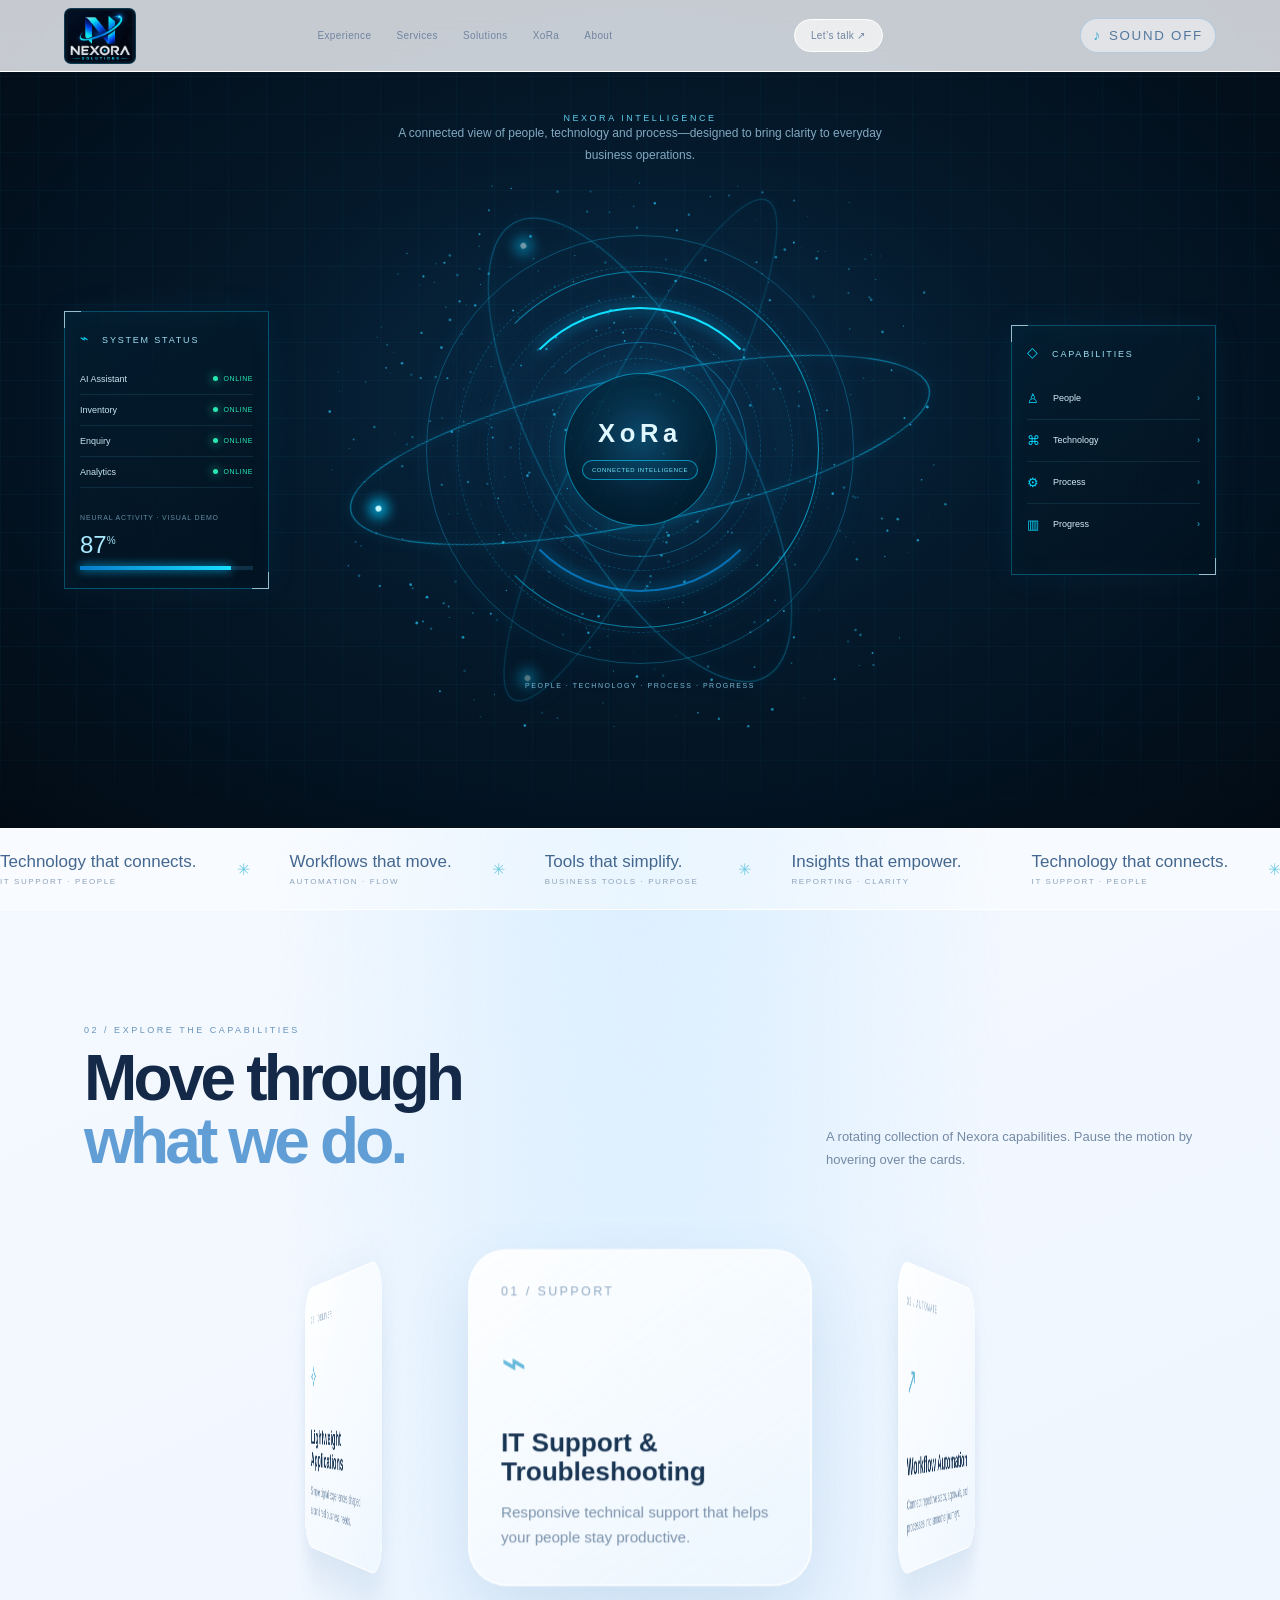
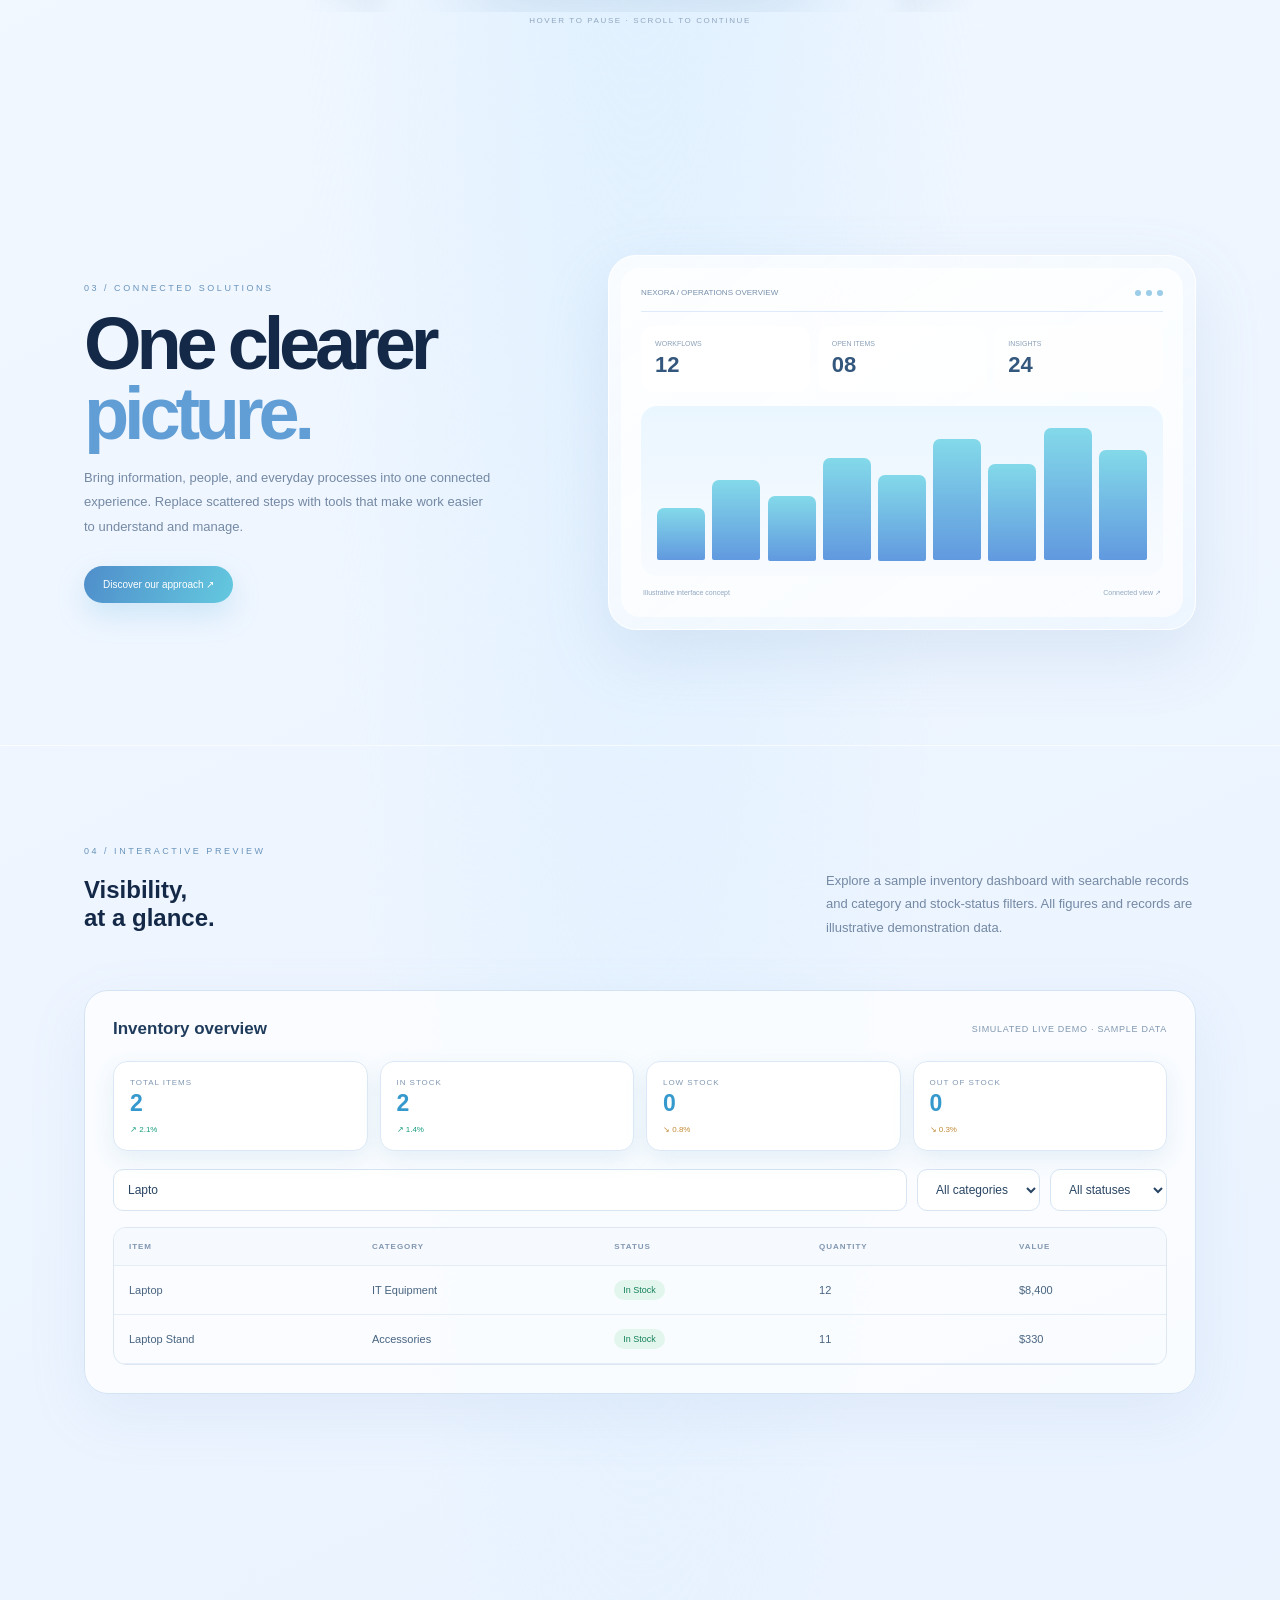
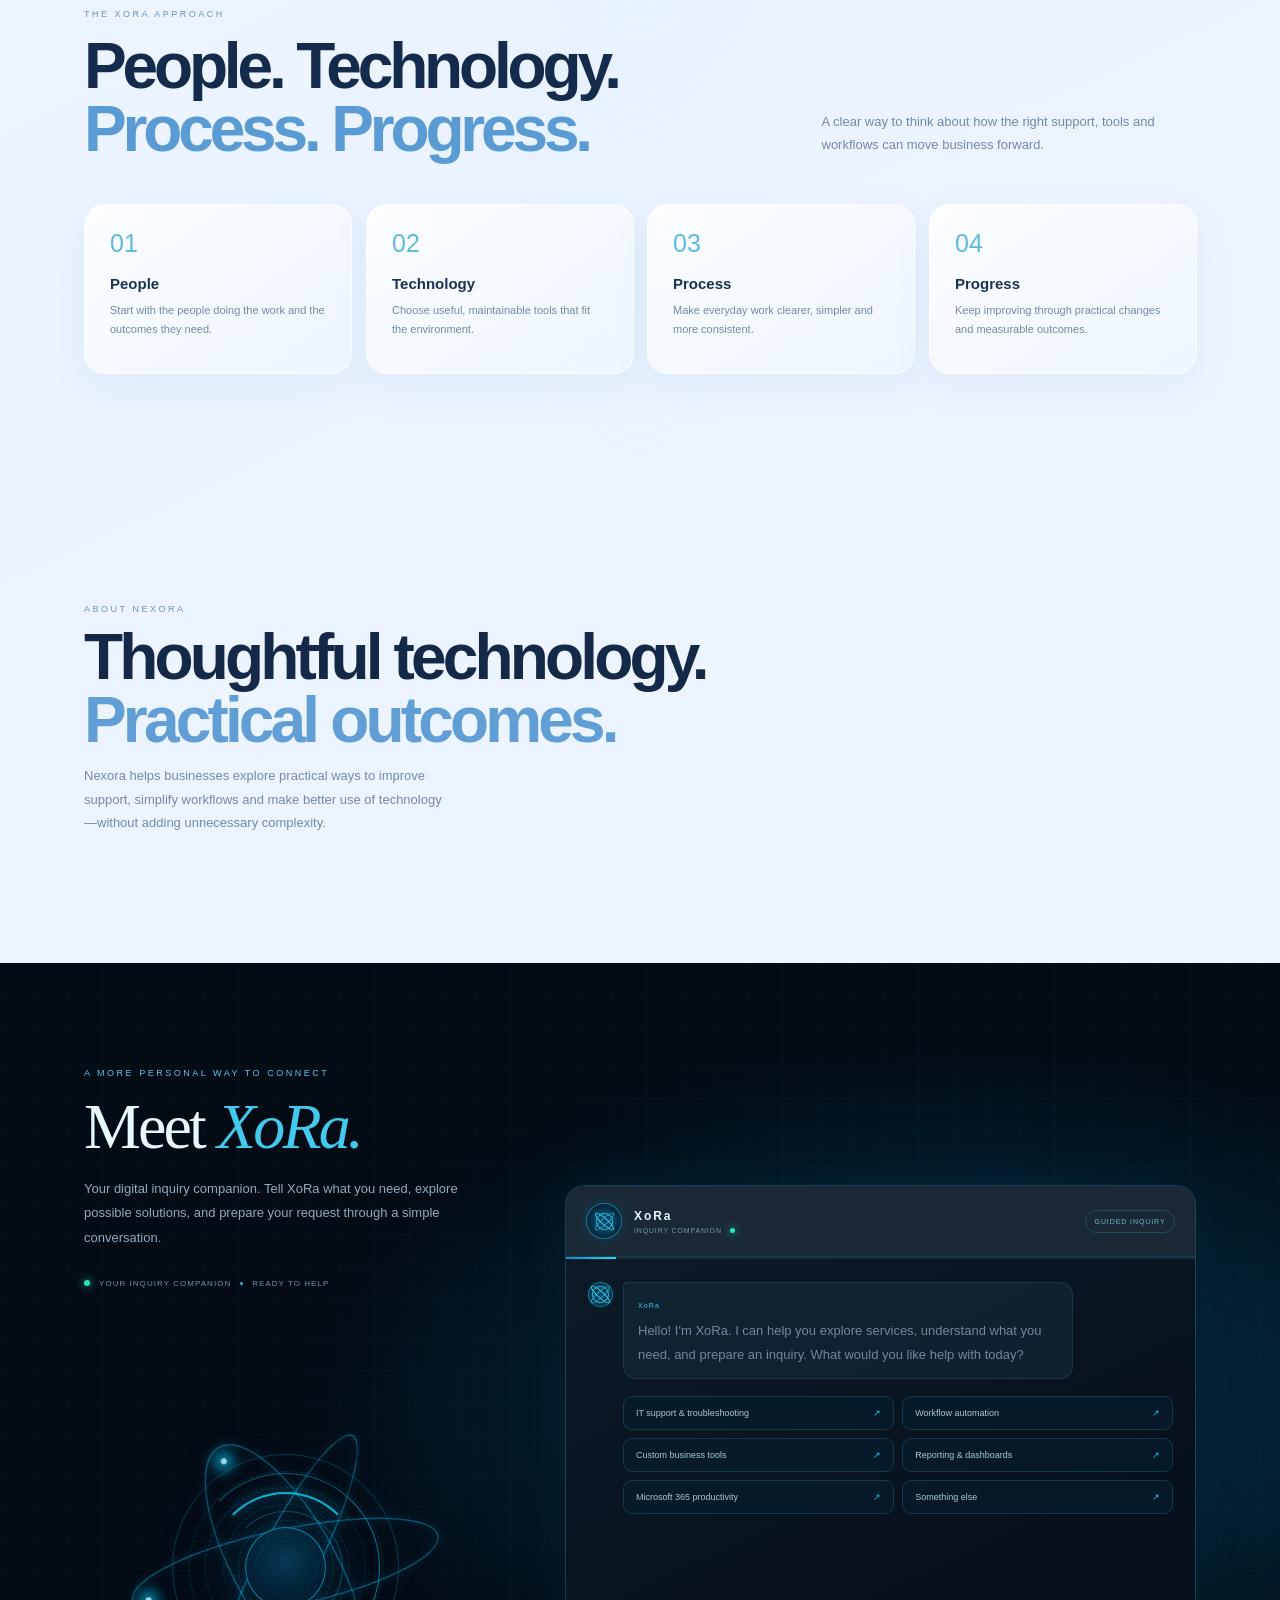
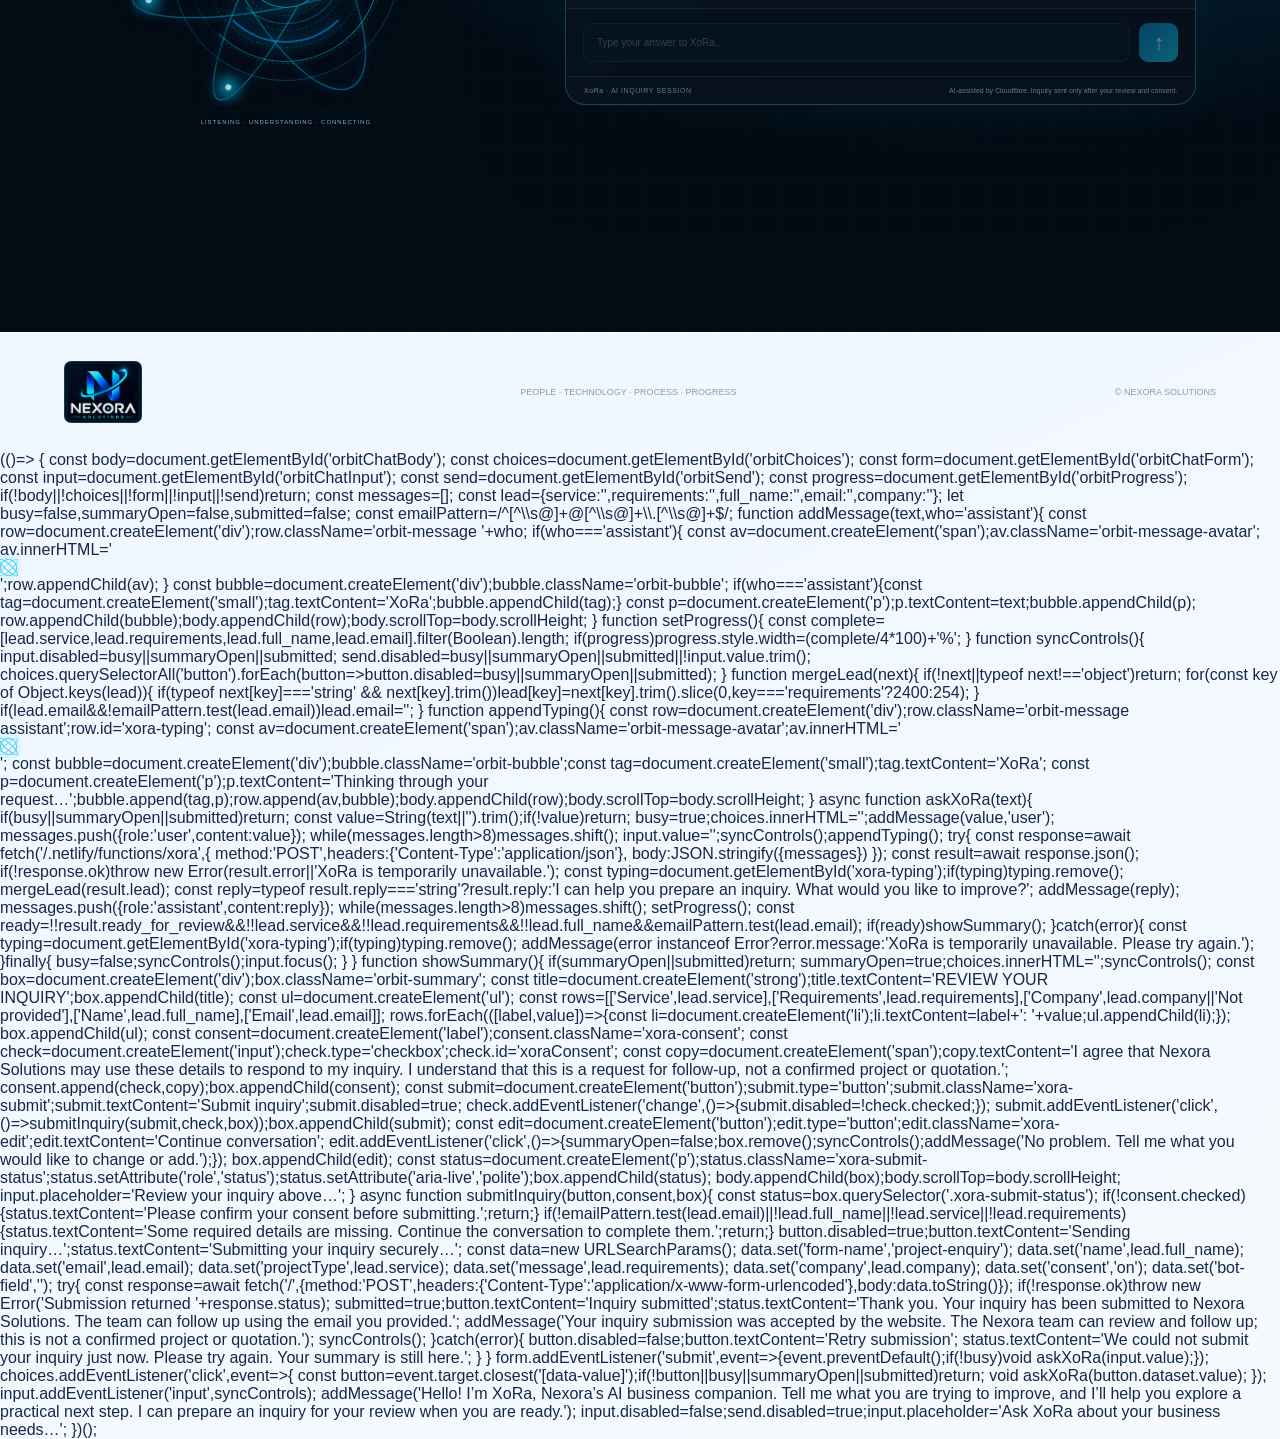
==== commit 0c82f80e: "Connect XoRa UI to server-side AI and review flow" ====
--- a/index.html
+++ b/index.html
@@ -613,7 +613,7 @@
     <input id="orbitChatInput" type="text" placeholder="Type your answer to XoRa..." autocomplete="off" aria-label="Your response" disabled>
     <button type="submit" id="orbitSend" disabled aria-label="Send message">↑</button>
    </form>
-   <div class="orbit-chat-foot"><span>XoRa · INQUIRY SESSION</span><span>Your details are used to respond to your inquiry.</span></div>
+   <div class="orbit-chat-foot"><span>XoRa · AI INQUIRY SESSION</span><span>AI-assisted by Cloudflare. Inquiry sent only after your review and consent.</span></div>
   </div>
  </div>
 </section>
@@ -682,81 +682,139 @@
  targets.forEach(el=>observer.observe(el));
 })();
 </script>
-<script>
 (()=> {
- const body=document.getElementById('orbitChatBody'),choices=document.getElementById('orbitChoices'),form=document.getElementById('orbitChatForm'),input=document.getElementById('orbitChatInput'),send=document.getElementById('orbitSend'),progress=document.getElementById('orbitProgress');
+ const body=document.getElementById('orbitChatBody');
+ const choices=document.getElementById('orbitChoices');
+ const form=document.getElementById('orbitChatForm');
+ const input=document.getElementById('orbitChatInput');
+ const send=document.getElementById('orbitSend');
+ const progress=document.getElementById('orbitProgress');
  if(!body||!choices||!form||!input||!send)return;
- const state={step:0,service:'',details:'',name:'',email:'',company:''};
- const prompts=[
-  {key:'details',question:'Thanks. Briefly describe what you would like to improve or what problem you are trying to solve.',placeholder:'Describe your needs...',type:'text'},
-  {key:'company',question:'Got it. What company or organization are you contacting us from? You can also type “Not applicable”.',placeholder:'Company or organization...',type:'text'},
-  {key:'name',question:'Who should our team address the inquiry to?',placeholder:'Your name...',type:'text'},
-  {key:'email',question:'What email address can the Nexora team use to follow up?',placeholder:'you@company.com',type:'email'}
- ];
+
+ const messages=[];
+ const lead={service:'',requirements:'',full_name:'',email:'',company:''};
+ let busy=false,summaryOpen=false,submitted=false;
+ const emailPattern=/^[^\\s@]+@[^\\s@]+\\.[^\\s@]+$/;
+
  function addMessage(text,who='assistant'){
   const row=document.createElement('div');row.className='orbit-message '+who;
-  if(who==='assistant'){const av=document.createElement('span');av.className='orbit-message-avatar';av.innerHTML='<span class="mini-orbit"></span>';row.appendChild(av)}
+  if(who==='assistant'){
+   const av=document.createElement('span');av.className='orbit-message-avatar';
+   av.innerHTML='<span class="mini-orbit"></span>';row.appendChild(av);
+  }
   const bubble=document.createElement('div');bubble.className='orbit-bubble';
-  if(who==='assistant'){const tag=document.createElement('small');tag.textContent='XoRa';bubble.appendChild(tag)}
-  const p=document.createElement('p');p.textContent=text;bubble.appendChild(p);row.appendChild(bubble);body.appendChild(row);body.scrollTop=body.scrollHeight;
- }
- function setProgress(){progress.style.width=(Math.min(100,8+state.step*19))+'%'}
- function askNext(){
-  choices.innerHTML='';
-  if(state.step<prompts.length){
-   const p=prompts[state.step];addMessage(p.question);input.disabled=false;send.disabled=false;input.type=p.type;input.placeholder=p.placeholder;input.focus();
-  }else showSummary();
-  setProgress();
- }
- function choose(value){state.service=value;addMessage(value,'user');state.step=0;askNext()}
- choices.addEventListener('click',e=>{const btn=e.target.closest('[data-value]');if(btn&&!state.service)choose(btn.dataset.value)});
+  if(who==='assistant'){const tag=document.createElement('small');tag.textContent='XoRa';bubble.appendChild(tag);}
+  const p=document.createElement('p');p.textContent=text;bubble.appendChild(p);
+  row.appendChild(bubble);body.appendChild(row);body.scrollTop=body.scrollHeight;
+ }
+ function setProgress(){
+  const complete=[lead.service,lead.requirements,lead.full_name,lead.email].filter(Boolean).length;
+  if(progress)progress.style.width=(complete/4*100)+'%';
+ }
+ function syncControls(){
+  input.disabled=busy||summaryOpen||submitted;
+  send.disabled=busy||summaryOpen||submitted||!input.value.trim();
+  choices.querySelectorAll('button').forEach(button=>button.disabled=busy||summaryOpen||submitted);
+ }
+ function mergeLead(next){
+  if(!next||typeof next!=='object')return;
+  for(const key of Object.keys(lead)){
+   if(typeof next[key]==='string' && next[key].trim())lead[key]=next[key].trim().slice(0,key==='requirements'?2400:254);
+  }
+  if(lead.email&&!emailPattern.test(lead.email))lead.email='';
+ }
+ function appendTyping(){
+  const row=document.createElement('div');row.className='orbit-message assistant';row.id='xora-typing';
+  const av=document.createElement('span');av.className='orbit-message-avatar';av.innerHTML='<span class="mini-orbit"></span>';
+  const bubble=document.createElement('div');bubble.className='orbit-bubble';const tag=document.createElement('small');tag.textContent='XoRa';
+  const p=document.createElement('p');p.textContent='Thinking through your request…';bubble.append(tag,p);row.append(av,bubble);body.appendChild(row);body.scrollTop=body.scrollHeight;
+ }
+ async function askXoRa(text){
+  if(busy||summaryOpen||submitted)return;
+  const value=String(text||'').trim();if(!value)return;
+  busy=true;choices.innerHTML='';addMessage(value,'user');
+  messages.push({role:'user',content:value});
+  while(messages.length>8)messages.shift();
+  input.value='';syncControls();appendTyping();
+  try{
+   const response=await fetch('/.netlify/functions/xora',{
+    method:'POST',headers:{'Content-Type':'application/json'},
+    body:JSON.stringify({messages})
+   });
+   const result=await response.json();
+   if(!response.ok)throw new Error(result.error||'XoRa is temporarily unavailable.');
+   const typing=document.getElementById('xora-typing');if(typing)typing.remove();
+   mergeLead(result.lead);
+   const reply=typeof result.reply==='string'?result.reply:'I can help you prepare an inquiry. What would you like to improve?';
+   addMessage(reply);
+   messages.push({role:'assistant',content:reply});
+   while(messages.length>8)messages.shift();
+   setProgress();
+   const ready=!!result.ready_for_review&&!!lead.service&&!!lead.requirements&&!!lead.full_name&&emailPattern.test(lead.email);
+   if(ready)showSummary();
+  }catch(error){
+   const typing=document.getElementById('xora-typing');if(typing)typing.remove();
+   addMessage(error instanceof Error?error.message:'XoRa is temporarily unavailable. Please try again.');
+  }finally{
+   busy=false;syncControls();input.focus();
+  }
+ }
  function showSummary(){
-  input.disabled=true;send.disabled=true;input.placeholder='Inquiry details collected';setProgress();
+  if(summaryOpen||submitted)return;
+  summaryOpen=true;choices.innerHTML='';syncControls();
   const box=document.createElement('div');box.className='orbit-summary';
-  const title=document.createElement('strong');title.textContent='INQUIRY SUMMARY';box.appendChild(title);
+  const title=document.createElement('strong');title.textContent='REVIEW YOUR INQUIRY';box.appendChild(title);
   const ul=document.createElement('ul');
-  [['Service',state.service],['Request',state.details],['Organization',state.company],['Name',state.name],['Email',state.email]].forEach(([k,v])=>{const li=document.createElement('li');li.textContent=k+': '+v;ul.appendChild(li)});
+  const rows=[['Service',lead.service],['Requirements',lead.requirements],['Company',lead.company||'Not provided'],['Name',lead.full_name],['Email',lead.email]];
+  rows.forEach(([label,value])=>{const li=document.createElement('li');li.textContent=label+': '+value;ul.appendChild(li);});
   box.appendChild(ul);
   const consent=document.createElement('label');consent.className='xora-consent';
   const check=document.createElement('input');check.type='checkbox';check.id='xoraConsent';
-  const copy=document.createElement('span');copy.textContent='I agree that Nexora Solutions may use these details to respond to my inquiry.';
+  const copy=document.createElement('span');copy.textContent='I agree that Nexora Solutions may use these details to respond to my inquiry. I understand that this is a request for follow-up, not a confirmed project or quotation.';
   consent.append(check,copy);box.appendChild(consent);
-  const submit=document.createElement('button');submit.type='button';submit.className='xora-submit';submit.textContent='Submit inquiry';
+  const submit=document.createElement('button');submit.type='button';submit.className='xora-submit';submit.textContent='Submit inquiry';submit.disabled=true;
+  check.addEventListener('change',()=>{submit.disabled=!check.checked;});
   submit.addEventListener('click',()=>submitInquiry(submit,check,box));box.appendChild(submit);
+  const edit=document.createElement('button');edit.type='button';edit.className='xora-edit';edit.textContent='Continue conversation';
+  edit.addEventListener('click',()=>{summaryOpen=false;box.remove();syncControls();addMessage('No problem. Tell me what you would like to change or add.');});
+  box.appendChild(edit);
   const status=document.createElement('p');status.className='xora-submit-status';status.setAttribute('role','status');status.setAttribute('aria-live','polite');box.appendChild(status);
   body.appendChild(box);body.scrollTop=body.scrollHeight;
-  addMessage('Please review your details. When you are ready, confirm the consent checkbox and submit your inquiry to the Nexora team.');
+  input.placeholder='Review your inquiry above…';
  }
  async function submitInquiry(button,consent,box){
   const status=box.querySelector('.xora-submit-status');
-  if(!consent.checked){status.textContent='Please confirm your consent before submitting.';consent.focus();return}
-  button.disabled=true;button.textContent='Sending inquiry…';status.textContent='Securely sending your inquiry…';
+  if(!consent.checked){status.textContent='Please confirm your consent before submitting.';return;}
+  if(!emailPattern.test(lead.email)||!lead.full_name||!lead.service||!lead.requirements){status.textContent='Some required details are missing. Continue the conversation to complete them.';return;}
+  button.disabled=true;button.textContent='Sending inquiry…';status.textContent='Submitting your inquiry securely…';
   const data=new URLSearchParams();
   data.set('form-name','project-enquiry');
-  data.set('name',state.name);
-  data.set('email',state.email);
-  data.set('projectType',state.service);
-  data.set('message',state.details);
-  data.set('company',state.company);
+  data.set('name',lead.full_name);
+  data.set('email',lead.email);
+  data.set('projectType',lead.service);
+  data.set('message',lead.requirements);
+  data.set('company',lead.company);
   data.set('consent','on');
   data.set('bot-field','');
   try{
    const response=await fetch('/',{method:'POST',headers:{'Content-Type':'application/x-www-form-urlencoded'},body:data.toString()});
    if(!response.ok)throw new Error('Submission returned '+response.status);
-   button.textContent='Inquiry submitted';
-   status.textContent='Thank you. Your inquiry has been submitted to Nexora Solutions. Our team can follow up using the email you provided.';
-   addMessage('Your inquiry has been submitted successfully. Thank you for contacting Nexora Solutions.');
+   submitted=true;button.textContent='Inquiry submitted';status.textContent='Thank you. Your inquiry has been submitted to Nexora Solutions. The team can follow up using the email you provided.';
+   addMessage('Your inquiry submission was accepted by the website. The Nexora team can review and follow up; this is not a confirmed project or quotation.');
+   syncControls();
   }catch(error){
    button.disabled=false;button.textContent='Retry submission';
-   status.textContent='We could not submit your inquiry just now. Please try again. Your entered details are still here.';
+   status.textContent='We could not submit your inquiry just now. Please try again. Your summary is still here.';
   }
  }
- form.addEventListener('submit',e=>{
-  e.preventDefault();const value=input.value.trim();if(!value)return;
-  const prompt=prompts[state.step];
-  if(prompt.key==='email'&&!/^[^\s@]+@[^\s@]+\.[^\s@]+$/.test(value)){addMessage('Please enter a valid email address so the team can follow up.');return}
-  state[prompt.key]=value;addMessage(value,'user');input.value='';state.step++;askNext();
+ form.addEventListener('submit',event=>{event.preventDefault();if(!busy)void askXoRa(input.value);});
+ choices.addEventListener('click',event=>{
+  const button=event.target.closest('[data-value]');if(!button||busy||summaryOpen||submitted)return;
+  void askXoRa(button.dataset.value);
  });
+ input.addEventListener('input',syncControls);
+ addMessage('Hello! I’m XoRa, Nexora’s AI business companion. Tell me what you are trying to improve, and I’ll help you explore a practical next step. I can prepare an inquiry for your review when you are ready.');
+ input.disabled=false;send.disabled=true;input.placeholder='Ask XoRa about your business needs…';
 })();
 </script>
 
